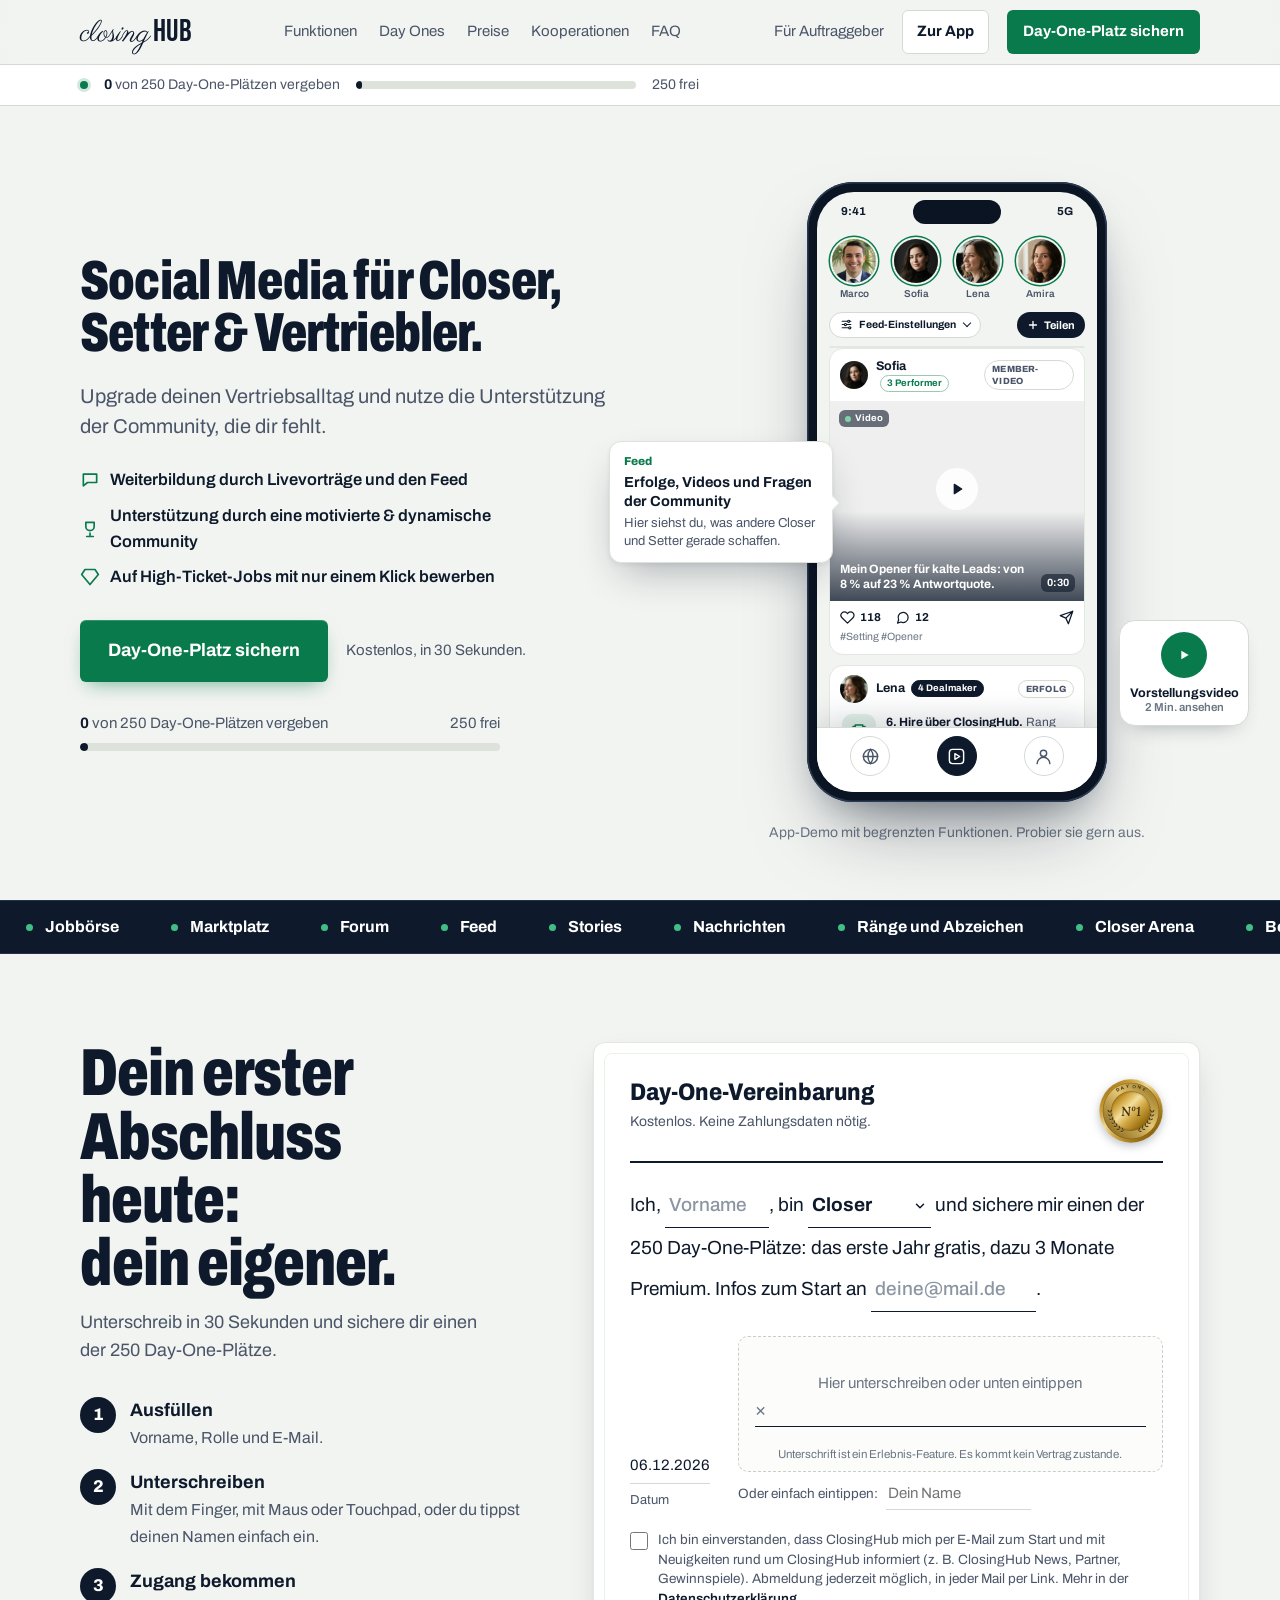
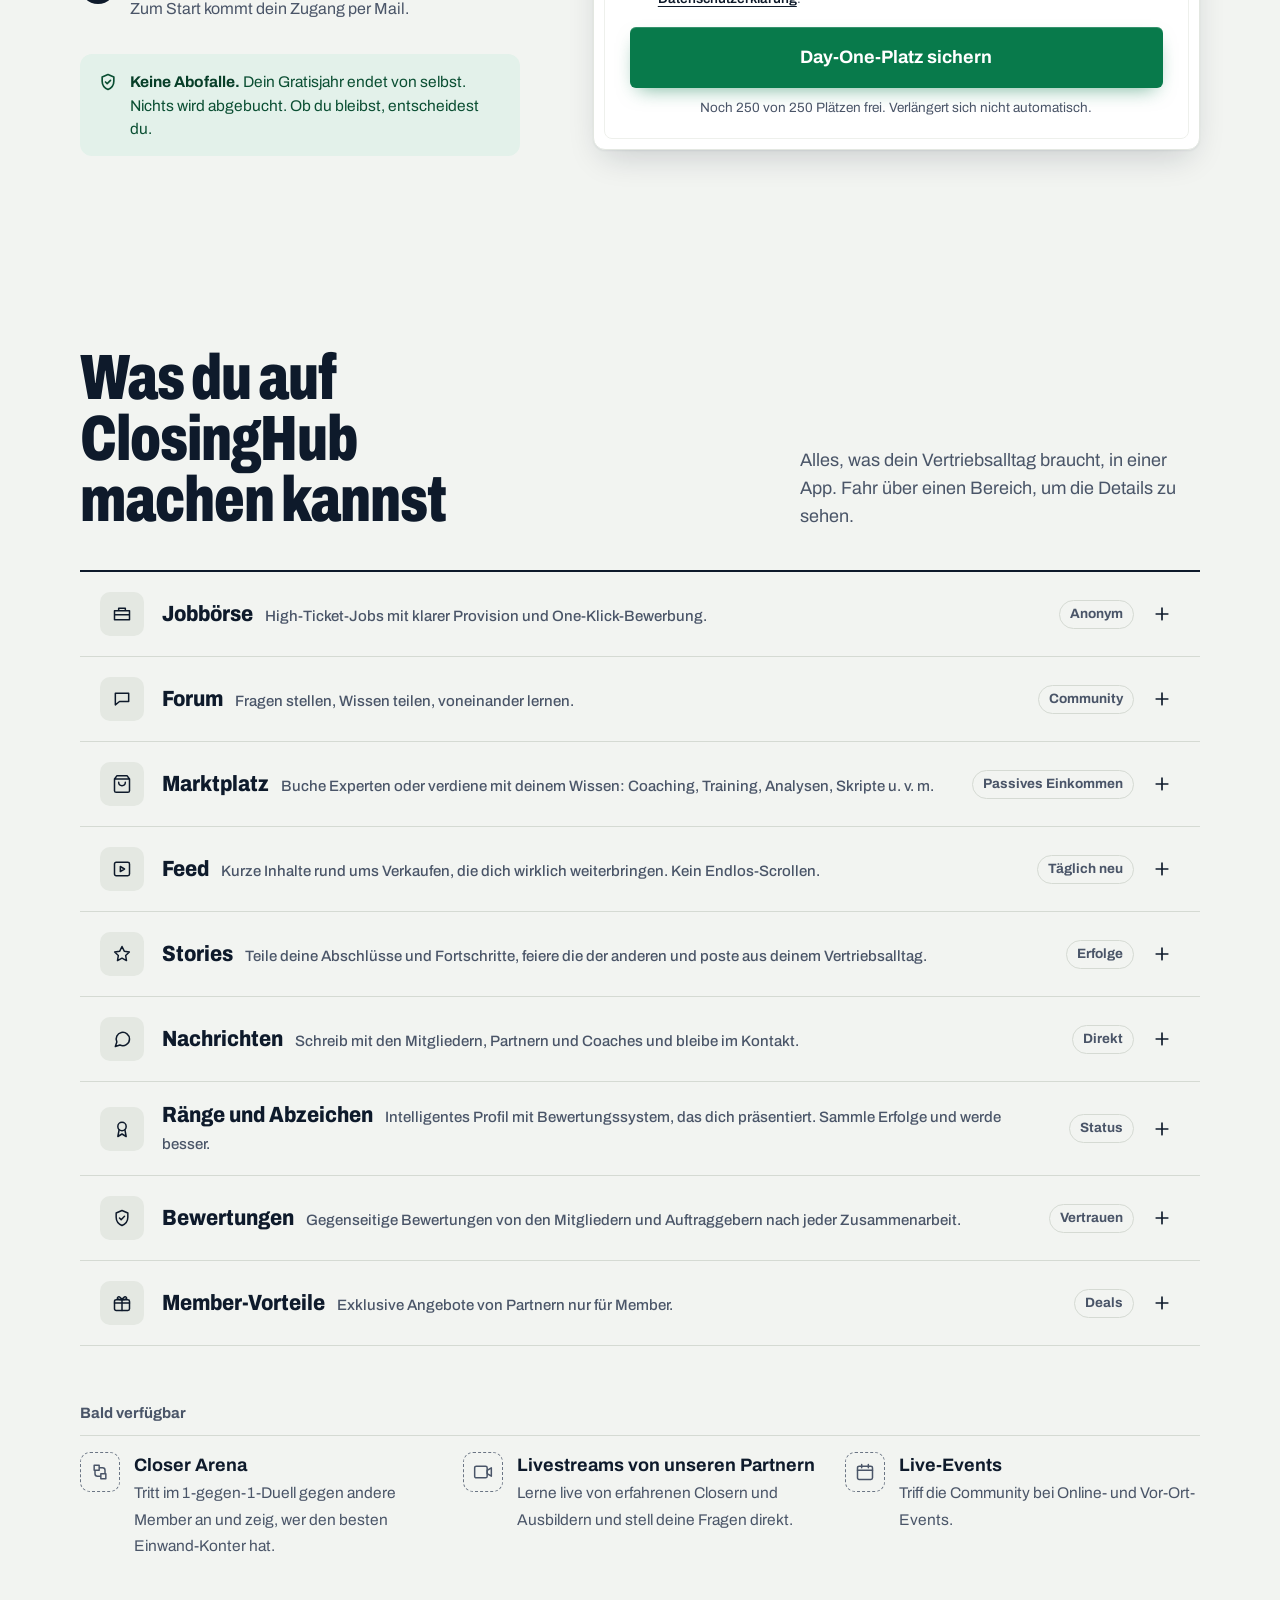
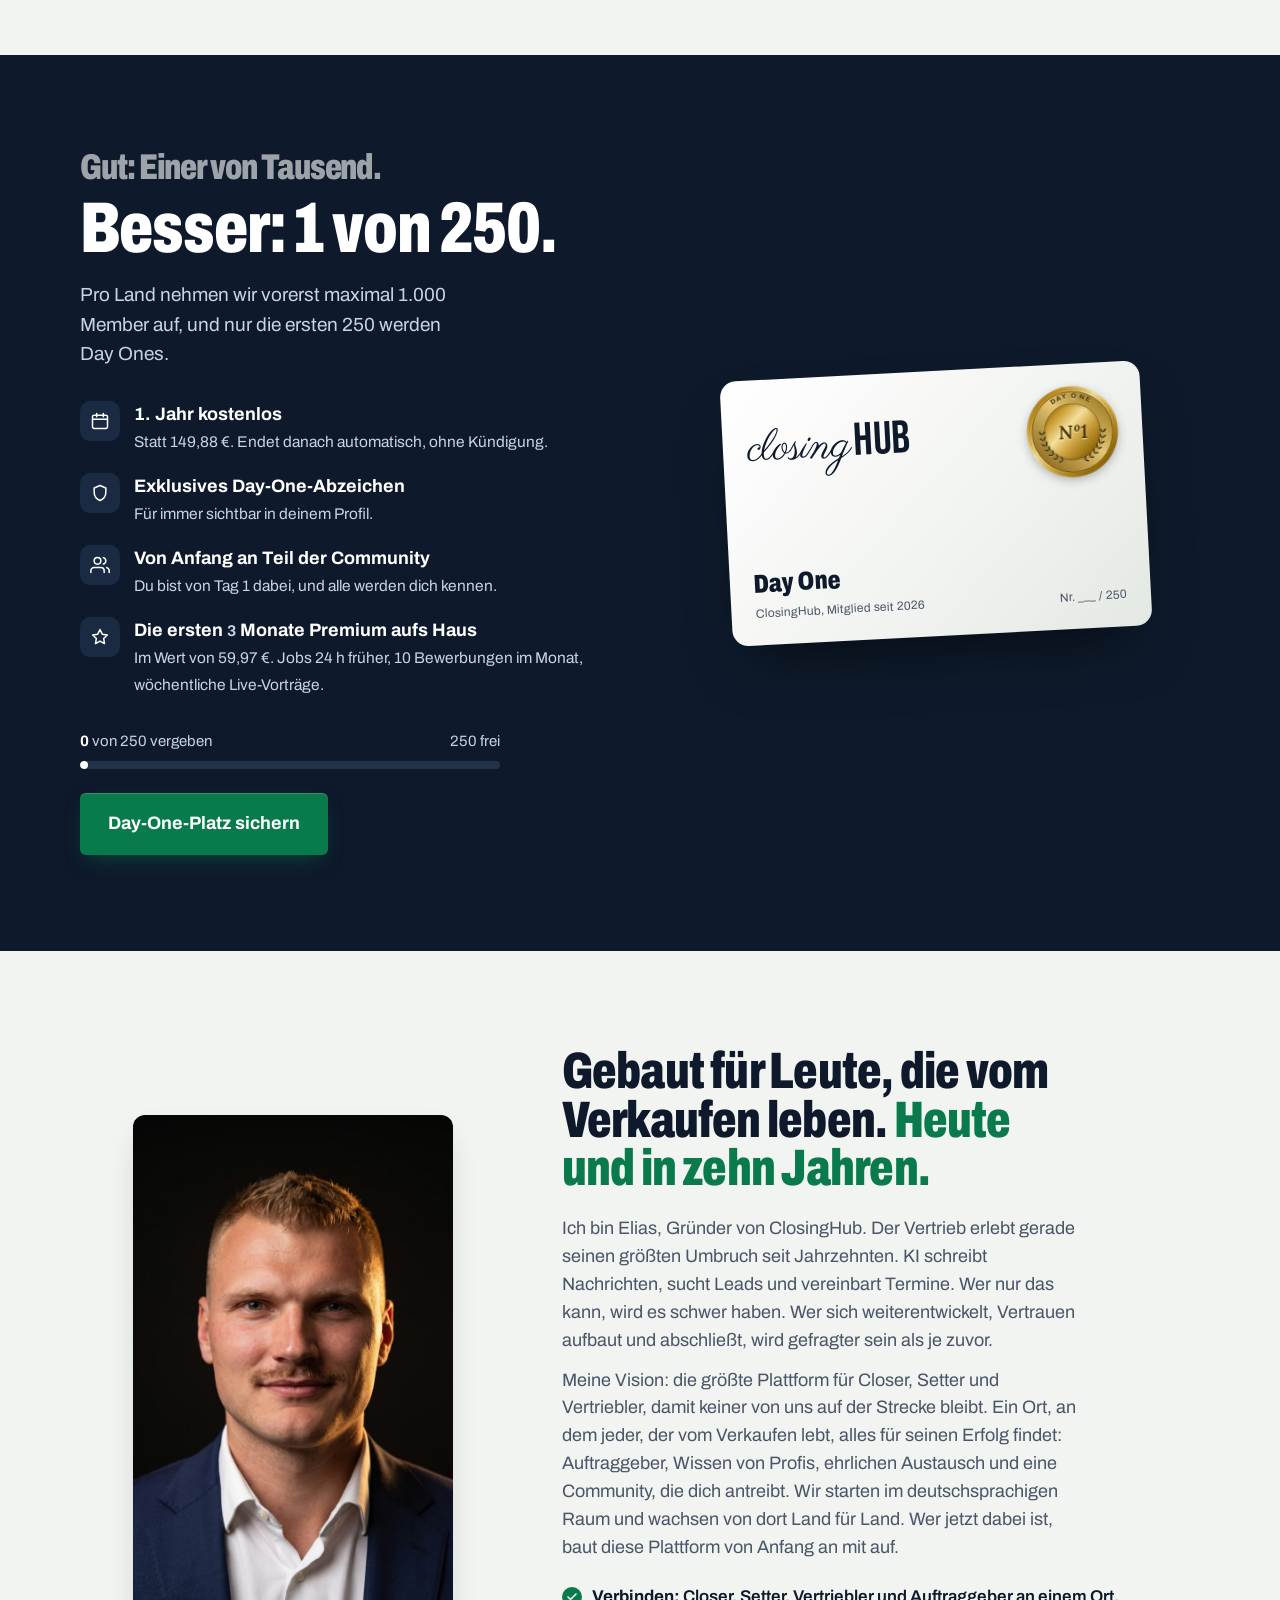
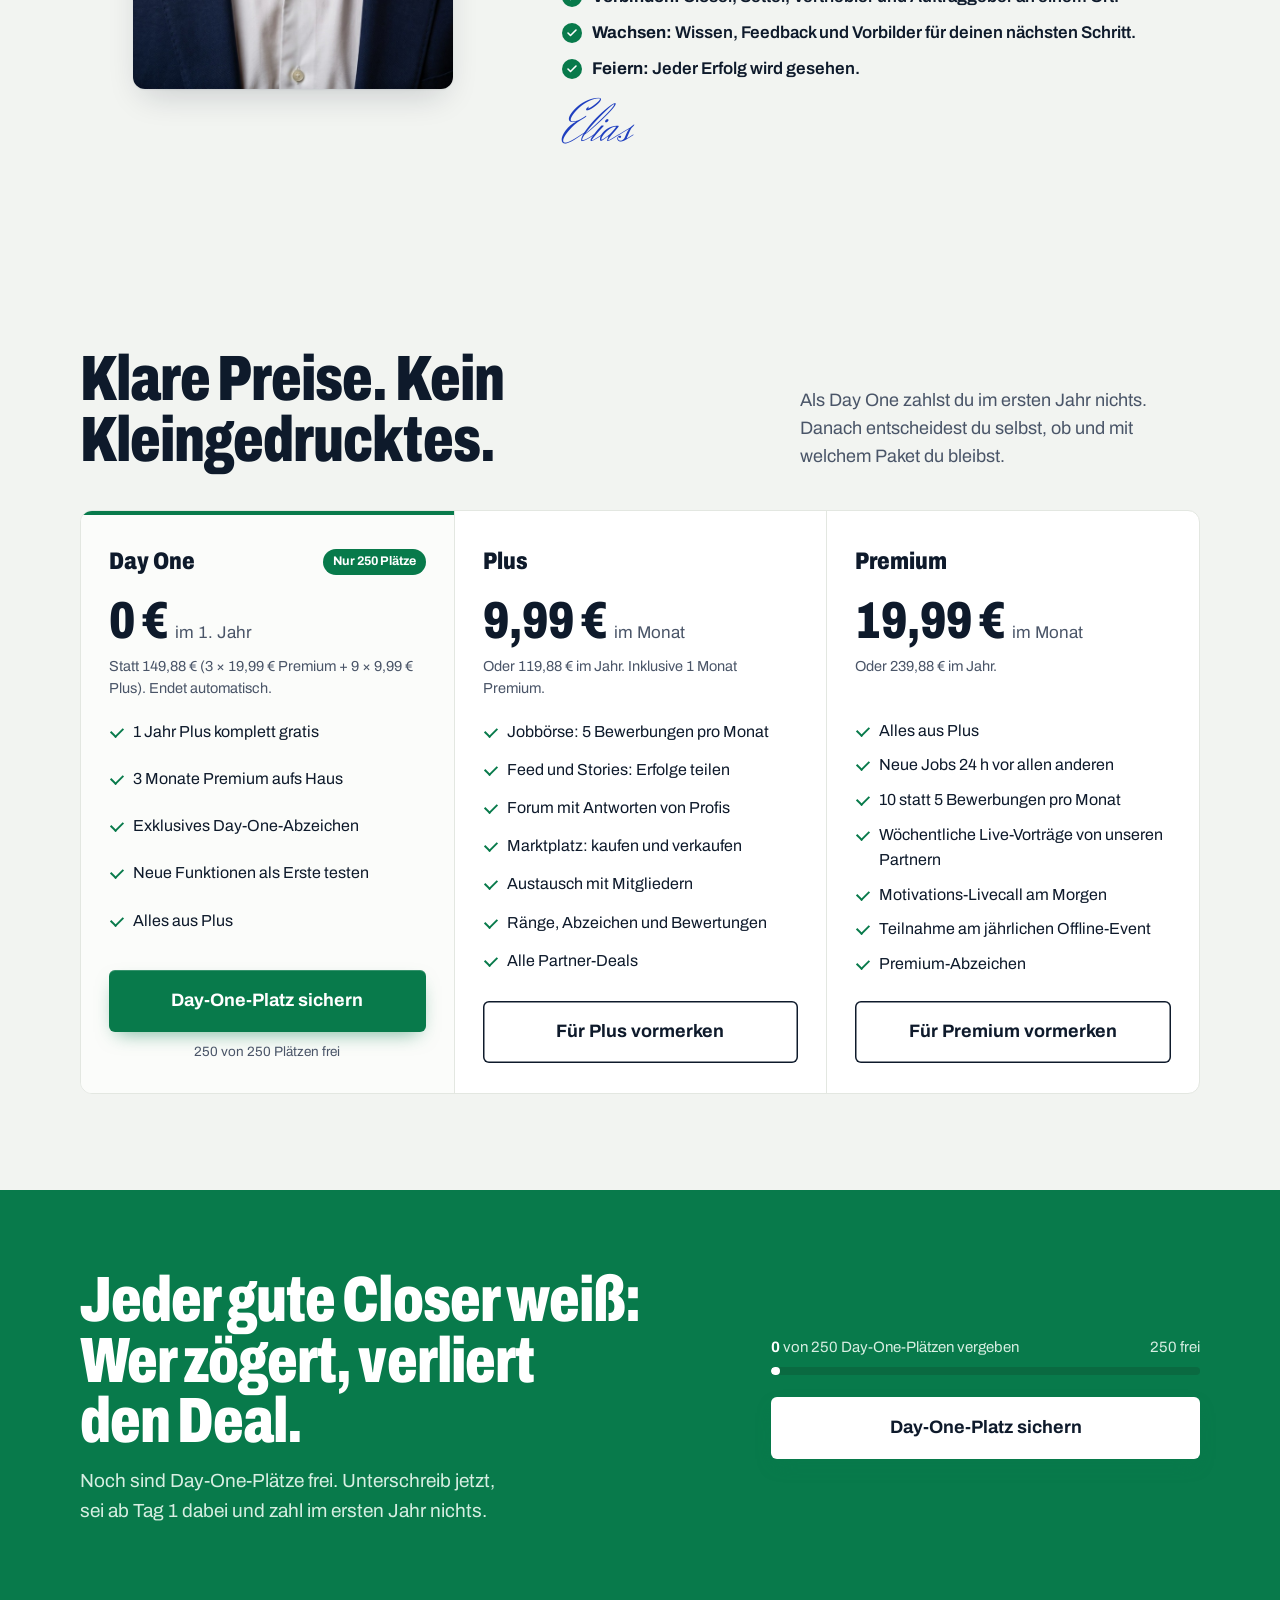
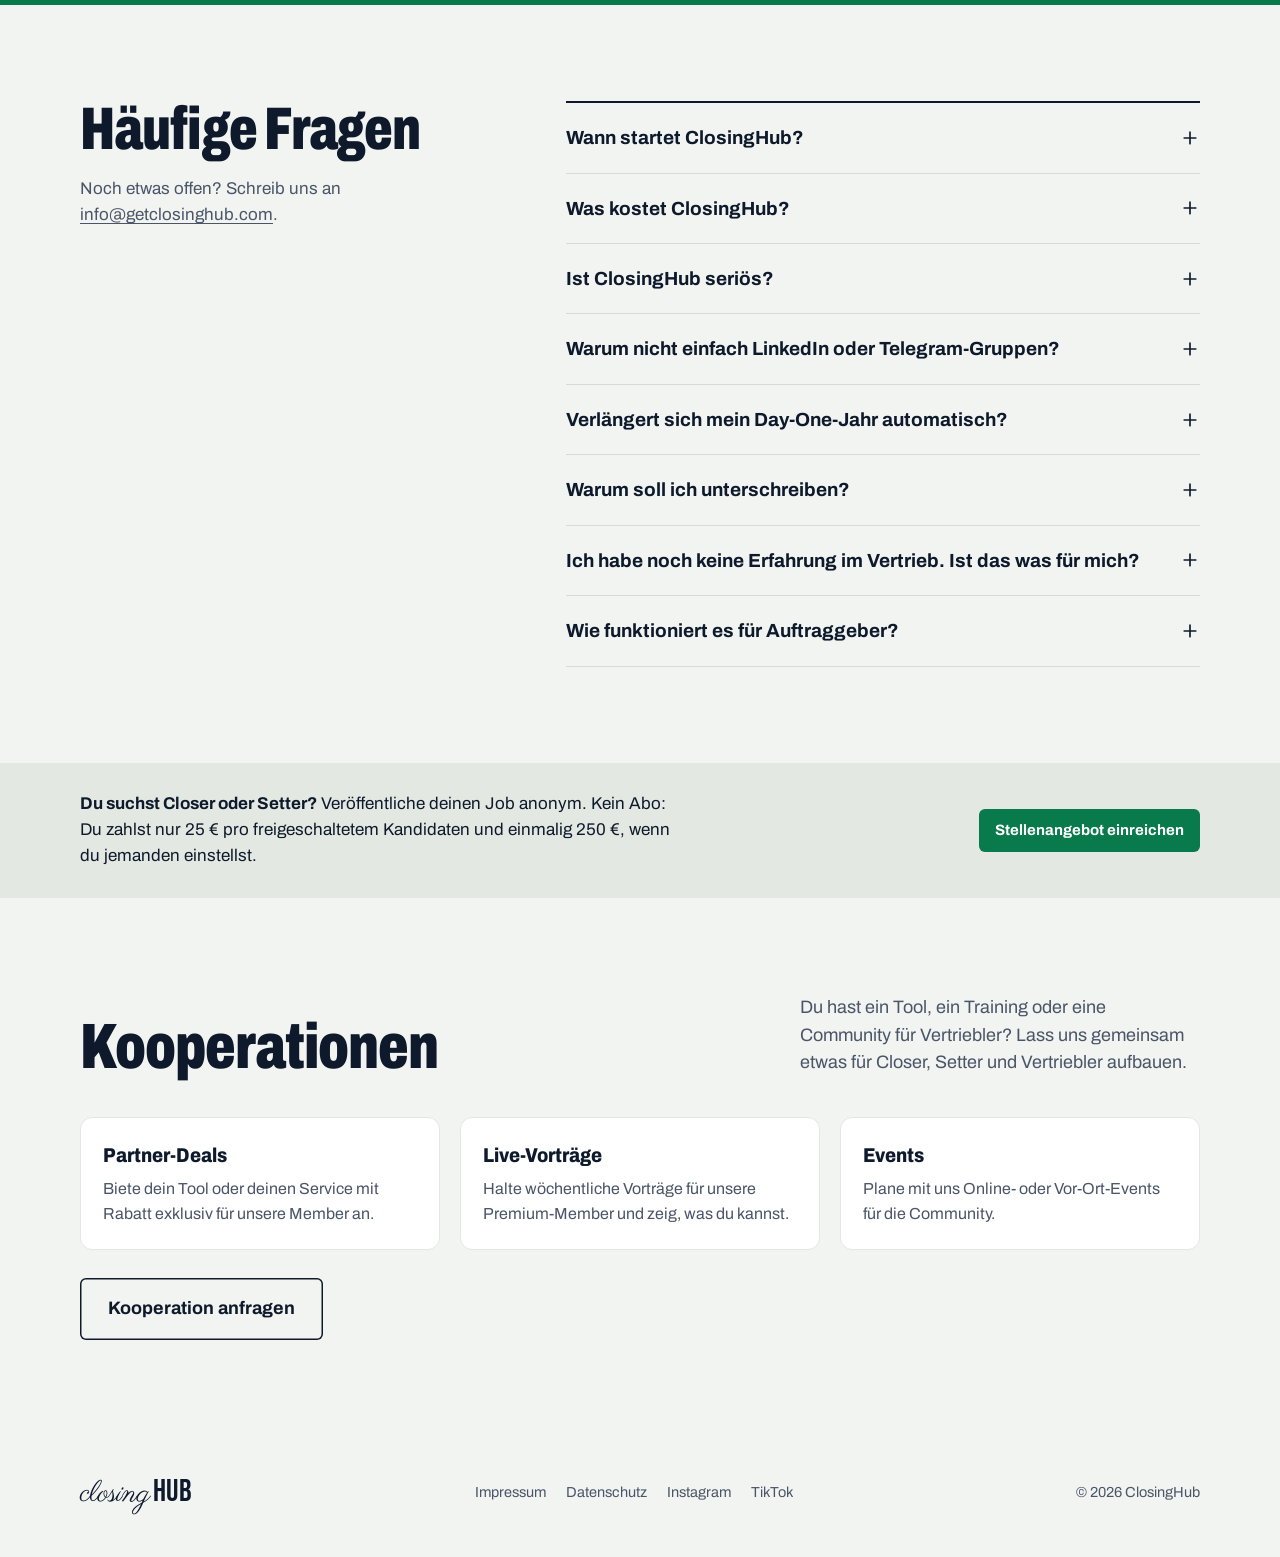
==== index.html @ b2de569f "Add files via upload" ====
<!doctype html>
<html lang="de">
<head>
<meta charset="utf-8">
<meta name="viewport" content="width=device-width, initial-scale=1">
<title>ClosingHub – Jobs & Community für Closer, Setter und Vertriebler</title>
<meta name="description" content="Die Plattform für Closer, Setter und Vertriebler: Closer- und Setter-Jobs mit klarer Provision, Community, Morgen-Livecall, Forum und Marktplatz. Die ersten 250 sind das erste Jahr kostenlos dabei.">
<link rel="canonical" href="https://www.getclosinghub.com/">
<meta name="robots" content="index,follow,max-image-preview:large">
<meta property="og:type" content="website">
<meta property="og:site_name" content="ClosingHub">
<meta property="og:locale" content="de_DE">
<meta property="og:url" content="https://www.getclosinghub.com/">
<meta property="og:title" content="ClosingHub – Die Plattform für Closer, Setter und Vertriebler">
<meta property="og:description" content="Jobs mit klarer Provision, Community, Morgen-Livecall, Forum und Marktplatz. Die ersten 250 sind das erste Jahr kostenlos dabei.">
<meta property="og:image" content="https://www.getclosinghub.com/og-image.png">
<meta property="og:image:width" content="1200"><meta property="og:image:height" content="630">
<meta name="twitter:card" content="summary_large_image">
<meta name="twitter:title" content="ClosingHub – Die Plattform für Closer, Setter und Vertriebler">
<meta name="twitter:description" content="Jobs mit klarer Provision, Community, Morgen-Livecall, Forum und Marktplatz.">
<meta name="twitter:image" content="https://www.getclosinghub.com/og-image.png">
<script type="application/ld+json">{"@context": "https://schema.org", "@graph": [{"@type": "Organization", "@id": "https://www.getclosinghub.com/#org", "name": "ClosingHub", "url": "https://www.getclosinghub.com/", "logo": "https://www.getclosinghub.com/og-image.png", "email": "info@getclosinghub.com", "description": "ClosingHub ist die Plattform für Closer, Setter und Vertriebler im deutschsprachigen Raum: Jobbörse mit klarer Provision, Community, täglicher Motivations-Livecall, Forum und Marktplatz.", "sameAs": ["https://instagram.com/getclosinghub", "https://www.tiktok.com/@getclosinghub"], "founder": {"@type": "Person", "name": "Elias Schulz"}, "areaServed": ["DE", "AT", "CH"]}, {"@type": "WebSite", "@id": "https://www.getclosinghub.com/#website", "url": "https://www.getclosinghub.com/", "name": "ClosingHub", "inLanguage": "de", "publisher": {"@id": "https://www.getclosinghub.com/#org"}}, {"@type": "FAQPage", "@id": "https://www.getclosinghub.com/#faq", "mainEntity": [{"@type": "Question", "name": "Wann startet ClosingHub?", "acceptedAnswer": {"@type": "Answer", "text": "In Kürze. Alle auf der Warteliste bekommen zum Start eine Mail mit ihrem Zugang. Die ersten 250 sind als Day Ones das erste Jahr gratis dabei. Wer zuerst unterschreibt, hat den Platz."}}, {"@type": "Question", "name": "Was kostet ClosingHub?", "acceptedAnswer": {"@type": "Answer", "text": "Plus kostet 9,99 € im Monat oder 119,88 € im Jahr und enthält 1 Monat Premium. Premium kostet 19,99 € im Monat oder 239,88 € im Jahr. Die ersten 250 Member (Day Ones) bekommen 1 Jahr Mitgliedschaft gratis und die ersten 3 Monate Premium aufs Haus. Auftraggeber zahlen kein Abo, sondern nur 25 € pro freigeschaltetem Kandidaten und einmalig 250 €, wenn sie einen Kandidaten einstellen."}}, {"@type": "Question", "name": "Ist ClosingHub seriös?", "acceptedAnswer": {"@type": "Answer", "text": "Auftraggeber veröffentlichen ihre Jobs mit Vergütung und zahlen für jeden Kandidaten, den sie freischalten. Wer nur Spam verschicken will, hat hier wenig davon. Nach jeder Zusammenarbeit bewertet ihr euch gegenseitig, und auffällige Profile kannst du melden und blockieren."}}, {"@type": "Question", "name": "Warum nicht einfach LinkedIn oder Telegram-Gruppen?", "acceptedAnswer": {"@type": "Answer", "text": "Dort gehen gute Jobs zwischen Werbung und Spam unter. Auf ClosingHub siehst du die Vergütung vorab, die besten Antworten im Forum stehen oben, und dein Profil zeigt deine Erfolge mit Rang, Abzeichen und Bewertungen."}}, {"@type": "Question", "name": "Verlängert sich mein Day-One-Jahr automatisch?", "acceptedAnswer": {"@type": "Answer", "text": "Nein. Nach 12 Monaten endet es von selbst, ohne Kündigung und ohne Abbuchung. Wir erinnern dich rechtzeitig per Mail. Wenn du bleiben willst, wählst du dein Paket selbst aus."}}, {"@type": "Question", "name": "Warum soll ich unterschreiben?", "acceptedAnswer": {"@type": "Answer", "text": "Weil du dir einen von nur 250 Plätzen reservierst. Die Unterschrift ist dein Handschlag mit uns. Sie kostet nichts und verpflichtet dich zu nichts."}}, {"@type": "Question", "name": "Ich habe noch keine Erfahrung im Vertrieb. Ist das was für mich?", "acceptedAnswer": {"@type": "Answer", "text": "Ja. Viele starten als Setter. Im Feed lernst du mit kurzen Inhalten, im Forum bekommst du Antworten von erfahrenen Closern, und im Marktplatz findest du Coachings, wenn du gezielt dazulernen willst."}}, {"@type": "Question", "name": "Wie funktioniert es für Auftraggeber?", "acceptedAnswer": {"@type": "Answer", "text": "Du veröffentlichst deinen Job anonym. Closer und Setter bewerben sich mit ihrem Profil. Erst wenn du einen Kontakt freischaltest, seht ihr euch gegenseitig. Stellst du jemanden ein, meldest du das kurz in deinem Portal, und es fällt einmalig 250 € an. So bleibt alles fair und nachvollziehbar."}}]}]}</script>
<meta name="theme-color" content="#F2F4F1">
<link rel="icon" href="data:image/svg+xml,%3Csvg xmlns=%22http://www.w3.org/2000/svg%22 viewBox=%220 0 64 64%22%3E%3Crect width=%2264%22 height=%2264%22 rx=%2214%22 fill=%22%230E1A2B%22/%3E%3Ctext x=%2232%22 y=%2248%22 text-anchor=%22middle%22 font-family=%22Arial,sans-serif%22 font-weight=%22900%22 font-size=%2244%22 fill=%22%23ffffff%22%3EH%3C/text%3E%3C/svg%3E">
<link rel="stylesheet" href="assets/fonts/fonts.css">
<style>
/* =====================================================================
   ClosingHub · Startseite „Der Abschluss“
   Vertrag, Unterschrift, Abrechnung. Eine Handlungsfarbe: Abschluss-Grün.
   ===================================================================== */
:root{
  --paper:#F2F4F1; --sheet:#FFFFFF; --ink:#0E1A2B; --ink-2:#4A5568; --ink-3:#6B7584;
  --rule:#D5DAD3; --tint:#E4E8E2;
  --deal:#087A4B; --deal-press:#06603B; --deal-soft:#E3F1EA;
  --pen:#1F3FBF; --seal:#B8860B; --navy-text:#C9D3E3; --navy-line:#22324A; --err:#B42318;
  --r-s:6px; --r-m:12px;
  --shadow:0 1px 2px rgba(14,26,43,.06),0 14px 34px -10px rgba(14,26,43,.2);
  --ease:cubic-bezier(.16,1,.3,1);
}
*{box-sizing:border-box;margin:0;padding:0}
html{-webkit-text-size-adjust:100%;scroll-behavior:smooth;scroll-padding-top:76px}
body{background:var(--paper);color:var(--ink);font-family:Archivo,system-ui,sans-serif;font-size:17px;line-height:1.55;-webkit-font-smoothing:antialiased;overflow-x:clip}
::selection{background:var(--deal);color:#fff}
:focus-visible{outline:2px solid var(--pen);outline-offset:3px;border-radius:4px}
a{color:inherit;text-underline-offset:3px}
img,svg,canvas{display:block}
button{font:inherit;color:inherit}
.wrap{max-width:1160px;margin:0 auto;padding:0 20px}
.num{font-variant-numeric:tabular-nums lining-nums}
.display{font-weight:850;font-variation-settings:"wdth" 72;letter-spacing:-.015em;line-height:.95}
section{position:relative}
.sec{padding:96px 0}
.sec-head{display:flex;justify-content:space-between;align-items:flex-end;gap:32px;flex-wrap:wrap;margin-bottom:40px}
.sec-head h2{font-size:clamp(40px,5vw,64px);max-width:14ch}
.sec-head p{color:var(--ink-2);max-width:40ch;font-size:18px}

/* ---------- Buttons ---------- */
.btn{display:inline-flex;align-items:center;justify-content:center;gap:10px;border:0;cursor:pointer;font-weight:700;border-radius:var(--r-s);background:var(--deal);color:#fff;text-decoration:none;transition:background-color .15s,transform .15s var(--ease)}
.btn:hover{background:var(--deal-press)}
.btn:active{transform:translateY(1px)}
.btn[disabled]{background:#9DB8AA;cursor:progress}
.btn-s{font-size:15px;padding:10px 16px}
.btn-l{font-size:18px;padding:17px 28px;box-shadow:0 1px 0 rgba(255,255,255,.18) inset,0 8px 20px -8px rgba(8,122,75,.6)}
.btn-ghost{background:transparent;color:var(--ink);box-shadow:inset 0 0 0 1.5px var(--ink)}
.btn-ghost:hover{background:var(--ink);color:#fff}
.link{background:none;border:0;cursor:pointer;color:inherit;text-decoration:underline;text-underline-offset:3px;font-weight:600}

/* ---------- Kopfzeile ---------- */
header.top{position:sticky;top:0;z-index:40;background:rgba(242,244,241,.92);backdrop-filter:saturate(1.4) blur(10px);-webkit-backdrop-filter:saturate(1.4) blur(10px);border-bottom:1px solid var(--rule)}
header.top .wrap{display:flex;align-items:center;justify-content:space-between;height:64px;gap:16px}
.logo{display:inline-flex;align-items:baseline;text-decoration:none;color:var(--ink);line-height:1}
.logo .l1{font-family:Parisienne,cursive;font-size:30px;margin-right:2px}
.logo .l2{font-family:"Bebas Neue",sans-serif;font-size:31px;letter-spacing:.01em}
.nav{display:flex;gap:22px;font-size:15px}
.nav a{text-decoration:none;color:var(--ink-2)}
.nav a:hover{color:var(--ink);text-decoration:underline}
.top-right{display:flex;align-items:center;gap:18px}
.top-link{font-size:15px;color:var(--ink-2);background:none;border:0;cursor:pointer}
.top-link:hover{color:var(--ink);text-decoration:underline}
.top-app{font-size:15px;font-weight:700;color:var(--ink);text-decoration:none;border:1px solid var(--rule);border-radius:var(--r-s);padding:9px 14px;background:var(--sheet);white-space:nowrap;transition:border-color .15s,color .15s}
.top-app:hover{border-color:var(--deal);color:var(--deal)}
.cta-s{display:none}
@media (max-width:760px){ .top-right{gap:8px} .top-app{padding:9px 10px;font-size:14px} .cta-l{display:none} .cta-s{display:inline} header.top .btn-s{white-space:nowrap;padding:10px 12px} }
.livebar{border-bottom:1px solid var(--rule);background:var(--sheet)}
.livebar .wrap{display:flex;align-items:center;gap:16px;height:40px;font-size:14px;color:var(--ink-2)}
.livebar b{color:var(--ink)}
.livebar .bar{flex:1;max-width:280px}
.dot{width:8px;height:8px;border-radius:50%;background:var(--deal);box-shadow:0 0 0 3px rgba(8,122,75,.18);flex:none}

/* ---------- Zähler ---------- */
.tally{max-width:420px}
.tally-row{display:flex;justify-content:space-between;gap:12px;font-size:15px;color:var(--ink-2);margin-bottom:8px}
.tally-row b{color:var(--ink)}
.bar{height:8px;background:#DDE2DA;border-radius:99px;overflow:hidden}
.bar i{display:block;height:100%;width:0;background:var(--ink);border-radius:99px;transition:width 1.4s var(--ease)}

/* =====================================================================
   HERO MIT APP
   ===================================================================== */
.hero{padding:56px 0 56px}
.hero .wrap{display:grid;grid-template-columns:1.1fr .9fr;gap:40px;align-items:center}
h1{font-size:clamp(28px,4.3vw,56px)}
h1 span{white-space:nowrap}
@media (max-width:760px){h1{font-size:7.3vw}}
h1 span{display:block}
.lead{margin-top:22px;font-size:20px;line-height:1.5;color:var(--ink-2);max-width:48ch}
.hero-points{list-style:none;margin-top:26px;display:grid;grid-template-columns:1fr 1fr;gap:10px 24px;max-width:480px}
.hero-points li{display:flex;gap:10px;align-items:center;font-size:16.5px;font-weight:600}
.hero-points svg{flex:none;color:var(--deal)}
.hero-cta{margin-top:30px;display:flex;align-items:center;gap:18px;flex-wrap:wrap}
.hero-cta p{font-size:15px;color:var(--ink-2)}
.hero .tally{margin-top:30px}

/* Das Handy: Nachbau der echten App (Feed mit Reels, Entdecken, Profil) */
.stage{position:relative;display:flex;justify-content:center;padding:20px 0}
.phone{position:relative;width:300px;aspect-ratio:300/620;background:#0B1422;border-radius:46px;padding:10px;box-shadow:0 0 0 1.5px #2A3A52 inset,0 40px 80px -30px rgba(14,26,43,.55),0 18px 36px -18px rgba(14,26,43,.35)}
.screen{position:relative;height:100%;border-radius:37px;overflow:hidden;background:var(--paper);display:flex;flex-direction:column;font-size:12px;line-height:1.35}
.notch{position:absolute;top:8px;left:50%;translate:-50% 0;width:88px;height:24px;border-radius:99px;background:#0B1422;z-index:20}
.sbar{display:flex;justify-content:space-between;padding:12px 24px 0;height:38px;font-size:11.5px;font-weight:700;flex:none}
.views{position:relative;flex:1;overflow:hidden}
.view{position:absolute;inset:0;padding:4px 12px 12px;opacity:0;translate:-10px 0;transition:opacity .14s ease-out,translate .14s ease-out;pointer-events:none;overflow:hidden}
.view.on{opacity:1;translate:0 0;pointer-events:auto;transition:opacity .3s var(--ease) .12s,translate .4s var(--ease) .12s}
.scroll{overflow-y:auto;scrollbar-width:none;overscroll-behavior:contain;scroll-behavior:smooth}
.scroll::-webkit-scrollbar{display:none}
.crop{background-repeat:no-repeat;background-color:#C9CFC6}
.av{width:28px;height:28px;border-radius:50%;background:var(--ink);color:#fff;display:grid;place-items:center;font-weight:800;font-size:10px;flex:none;overflow:hidden}
.rk{display:inline-block;font-size:9.5px;font-weight:700;border:1px solid var(--rule);border-radius:99px;padding:1px 6px;margin-left:4px;color:var(--ink-2);vertical-align:1px}
.rk.pro{border-color:#9CC7B2;color:var(--deal)}
.rk.elite{background:var(--ink);border-color:var(--ink);color:#fff}
/* Feed */
.stories{display:flex;gap:10px;margin:0 -12px 10px;padding:0 12px;overflow:hidden}
.story{display:grid;justify-items:center;gap:4px;font-size:10px;font-weight:600;color:var(--ink-2);flex:none;background:none;border:0;cursor:pointer}
.story i{width:46px;height:46px;border-radius:50%;box-shadow:0 0 0 2px var(--paper),0 0 0 3.5px var(--deal)}
.story.add i{box-shadow:none;border:1.5px dashed var(--ink-3);display:grid;place-items:center;color:var(--ink);font-style:normal;font-size:20px;background:var(--sheet)}
.feed-bar{display:flex;align-items:center;justify-content:space-between;margin-bottom:10px}
.cats{display:flex;align-items:center;gap:8px;color:var(--ink-2);font-size:11.5px;font-weight:600}
.cats span{width:26px;height:26px;border-radius:50%;border:1px solid var(--rule);display:grid;place-items:center;background:var(--sheet)}
.share-btn{display:flex;align-items:center;gap:5px;border:0;border-radius:99px;background:var(--ink);color:#fff;font-weight:700;font-size:11px;padding:6px 10px;cursor:pointer}
.post{background:var(--sheet);border:1px solid #E3E7E1;border-radius:14px;overflow:hidden;margin-bottom:10px}
.post-h{display:flex;align-items:center;gap:8px;padding:9px 10px}
.post-h b{font-size:12.5px}
.post-h .tag{margin-left:auto;font-size:9px;font-weight:800;color:var(--ink-2);border:1px solid var(--rule);border-radius:99px;padding:2px 7px;letter-spacing:.02em}
.video{position:relative;height:200px;cursor:pointer;border:0;width:100%;display:block}
.video::after{content:"";position:absolute;inset:0;background:linear-gradient(180deg,transparent 55%,rgba(14,26,43,.78))}
.video .cap{position:absolute;left:10px;right:56px;bottom:9px;z-index:1;color:#fff;font-weight:700;font-size:12px;text-align:left;line-height:1.25}
.video .dur{position:absolute;right:9px;bottom:9px;z-index:1;color:#fff;font-size:10.5px;font-weight:700;background:rgba(14,26,43,.6);border-radius:6px;padding:2px 6px}
.video .play{position:absolute;left:50%;top:44%;translate:-50% -50%;z-index:1;width:42px;height:42px;border-radius:50%;background:rgba(255,255,255,.9);display:grid;place-items:center;color:var(--ink)}
.quote{position:relative;height:150px;width:100%;border:0;cursor:pointer;background:var(--ink);color:#fff;display:grid;place-items:center;padding:16px;font-family:Lora,Georgia,serif;font-size:14px;line-height:1.4;text-align:center}
.acts{display:flex;align-items:center;gap:14px;padding:9px 10px 4px;font-weight:700;font-size:11.5px}
.acts span{display:flex;align-items:center;gap:5px;cursor:pointer}
.acts .liked{color:var(--deal)}
.acts .sh{margin-left:auto}
.tags{padding:0 10px 10px;color:var(--ink-3);font-size:10.5px}
/* Reels: Vollbild, mehrere Beiträge zum Durchwischen */
.reels{position:absolute;inset:0;z-index:12;background:#05080D;opacity:0;pointer-events:none;transition:opacity .3s var(--ease)}
.reels.on{opacity:1;pointer-events:auto}
.reel-track{position:absolute;inset:0;overflow-y:auto;scroll-snap-type:y mandatory;scrollbar-width:none;overscroll-behavior:contain}
.reel-track::-webkit-scrollbar{display:none}
.reel{position:relative;height:100%;scroll-snap-align:start;scroll-snap-stop:always}
.reel .bg{position:absolute;inset:0}
.reel.q .bg{background:var(--ink);display:grid;place-items:center;padding:28px;color:#fff;font-family:Lora,Georgia,serif;font-size:19px;line-height:1.45;text-align:center}
.reel::after{content:"";position:absolute;inset:0;background:linear-gradient(180deg,rgba(5,8,13,.45),transparent 22%,transparent 58%,rgba(5,8,13,.88));pointer-events:none}
.r-bot{position:absolute;left:14px;right:52px;bottom:16px;z-index:1;color:#fff}
.r-bot b{font-size:13px}
.r-bot p{font-size:12px;margin-top:3px}
.r-side{position:absolute;right:10px;bottom:18px;z-index:1;display:grid;gap:12px;justify-items:center;color:#fff;font-size:10px;font-weight:700}
.r-side span{display:grid;justify-items:center;gap:2px}
.r-top{position:absolute;top:44px;left:14px;right:14px;z-index:3;display:flex;justify-content:space-between;align-items:center;color:#fff;pointer-events:none}
.r-top b{font-size:13px;font-weight:800;white-space:nowrap}
.r-top .timer{white-space:nowrap;font-size:10px;font-weight:700;background:rgba(5,8,13,.55);border-radius:99px;padding:3px 8px;margin-left:auto;margin-right:8px}
.r-x{pointer-events:auto;width:28px;height:28px;border-radius:50%;border:0;background:rgba(5,8,13,.55);color:#fff;cursor:pointer;font-size:14px;line-height:1}
.r-dots{position:absolute;right:6px;top:50%;translate:0 -50%;z-index:3;display:grid;gap:5px}
.r-dots i{width:4px;height:14px;border-radius:99px;background:rgba(255,255,255,.35);transition:background-color .2s,height .2s}
.r-dots i.on{background:#fff;height:22px}
.r-hint{position:absolute;left:50%;bottom:64px;translate:-50% 0;z-index:3;color:#fff;font-size:10.5px;font-weight:700;background:rgba(5,8,13,.55);border-radius:99px;padding:4px 10px;pointer-events:none;transition:opacity .3s}
/* Entdecken */
.segs{display:flex;gap:6px;margin-bottom:9px}
.segs button{padding:7px 12px;border-radius:10px;font-weight:700;font-size:12px;border:1px solid var(--rule);background:var(--sheet);color:var(--ink-2);cursor:pointer}
.segs button[aria-pressed="true"]{background:var(--ink);border-color:var(--ink);color:#fff}
.pane{display:none}
.pane.on{display:block;animation:paneIn .3s var(--ease)}
@keyframes paneIn{from{opacity:0;translate:0 6px}}
.p-head{display:flex;justify-content:space-between;align-items:center;margin:2px 0 6px}
.p-head h5{font-family:Lora,Georgia,serif;font-size:19px;font-weight:600}
.mini-btn{border:0;border-radius:8px;background:var(--deal);color:#fff;font-weight:700;font-size:10.5px;padding:6px 9px;cursor:pointer}
.chips{display:flex;gap:5px;margin-bottom:9px;flex-wrap:nowrap;overflow:hidden}
.chips span{padding:4px 9px;border-radius:99px;border:1px solid var(--rule);font-weight:600;font-size:10.5px;color:var(--ink-2);background:var(--sheet);white-space:nowrap}
.chips span.on{background:var(--ink);border-color:var(--ink);color:#fff}
.lbl{font-size:10.5px;font-weight:800;color:var(--ink-2);margin:6px 2px 6px}
.lbl.top{color:var(--deal)}
.job{display:block;width:100%;text-align:left;background:var(--sheet);border:1px solid #E3E7E1;border-radius:12px;padding:9px 11px;margin-bottom:7px;cursor:pointer}
.job.top{border:1.5px solid var(--deal)}
.job small{display:block;font-size:9px;font-weight:800;color:var(--deal);letter-spacing:.02em}
.job b{display:block;font-size:12.5px;margin-top:1px}
.job em{display:block;font-style:normal;color:var(--ink-3);font-size:10.5px}
.job .pv{display:block;color:var(--deal);font-weight:700;font-size:11.5px;margin-top:1px}
.job .ago{display:block;color:var(--ink-3);font-size:10px;margin-top:2px}
.topic{display:flex;align-items:center;gap:9px;background:var(--sheet);border:1px solid #E3E7E1;border-radius:11px;padding:9px 11px;margin-bottom:6px}
.topic b{font-size:12px;flex:1}
.topic span{color:var(--ink-3);font-size:10.5px}
.topic i{width:24px;height:24px;border-radius:7px;background:var(--tint);display:grid;place-items:center;color:var(--ink)}
.p-sub{color:var(--ink-2);font-size:11px;margin-bottom:8px}
.offer-c{background:var(--sheet);border:1px solid #E3E7E1;border-radius:12px;padding:10px 11px;margin-bottom:7px}
.offer-c small{font-size:9px;font-weight:800;color:var(--ink-3);letter-spacing:.03em}
.offer-c b{display:block;font-size:12.5px;margin:2px 0 4px}
.offer-c .who{display:flex;align-items:center;gap:6px;font-size:10.5px;color:var(--ink-2)}
.offer-c .pr{margin-left:auto;font-weight:800;color:var(--ink);font-size:12px}
.note{background:var(--tint);border-radius:10px;padding:8px 10px;font-size:10.5px;color:var(--ink-2);margin-top:4px}
.note b{color:var(--ink)}
/* Sheets */
.sheet{position:absolute;left:0;right:0;bottom:0;z-index:9;background:var(--sheet);border-radius:18px 18px 0 0;padding:16px 14px 16px;box-shadow:0 -10px 30px rgba(14,26,43,.18);translate:0 105%;transition:translate .35s var(--ease)}
.sheet.on{translate:0 0}
.sheet::before{content:"";display:block;width:34px;height:4px;border-radius:99px;background:var(--rule);margin:-6px auto 10px}
.shade{position:absolute;inset:0;z-index:8;background:rgba(14,26,43,.35);opacity:0;pointer-events:none;transition:opacity .3s}
.shade.on{opacity:1;pointer-events:auto}
.sheet h5{font-size:15px;font-weight:850;font-variation-settings:"wdth" 80}
.sheet .meta{color:var(--ink-2);font-size:11px;margin:3px 0 9px}
.facts2{display:grid;grid-template-columns:1fr 1fr;gap:6px;margin-bottom:10px}
.facts2 div{background:var(--paper);border-radius:8px;padding:6px 8px;font-size:10px;color:var(--ink-3)}
.facts2 b{display:block;color:var(--ink);font-size:11.5px}
.apply{width:100%;border:0;border-radius:9px;background:var(--deal);color:#fff;font-weight:700;font-size:12px;padding:10px;cursor:pointer;transition:background-color .2s}
.apply.done{background:var(--deal-soft);color:var(--deal)}
.mtab{width:100%;border-collapse:collapse;font-size:11.5px;margin-top:6px}
.mtab th{text-align:left;color:var(--ink-3);font-size:10px;font-weight:700;padding-bottom:5px;border-bottom:1px solid var(--rule)}
.mtab th:last-child,.mtab td:last-child{text-align:right}
.mtab td{padding:7px 0;border-bottom:1px solid #EEF0EC;font-weight:600}
.mtab td:first-child{display:flex;align-items:center;gap:7px}
.mtab td:last-child{color:var(--deal);font-weight:800}
.share-opts{display:grid;gap:6px;margin-top:4px}
.share-opts span{display:flex;align-items:center;gap:9px;padding:9px 10px;border:1px solid var(--rule);border-radius:10px;font-weight:700;font-size:12px}
.share-opts i{width:24px;height:24px;border-radius:7px;background:var(--tint);display:grid;place-items:center}
/* Profil: ruhig, Vertragsblau statt Gold */
.ph{display:flex;gap:11px;align-items:center;margin-top:2px}
.ph .pav{width:62px;height:62px;border-radius:50%;flex:none;box-shadow:0 0 0 2px var(--paper),0 0 0 3.5px var(--ink)}
.ph b{font-size:16px;font-weight:800}
.medal-n{display:inline-flex;align-items:center;gap:4px;border:1px solid #BFDCCB;background:var(--deal-soft);color:var(--deal);font-weight:700;font-size:9.5px;line-height:1.5;border-radius:99px;padding:1px 7px;cursor:pointer}
.pchips{display:flex;align-items:center;flex-wrap:wrap;gap:4px 5px;margin-top:4px}
.pchips>*{white-space:nowrap}
.pchips .rk{margin-left:0;line-height:1.5;padding:1px 7px}
.ph .rate{font-weight:800;font-size:12px;margin-left:5px}
.ph .fol{display:flex;gap:10px;font-size:11px;color:var(--ink-2);margin-top:3px}
.ph .fol b{font-size:11.5px;color:var(--ink)}
.pinfo{margin-top:9px;font-size:11px;color:var(--ink-2)}
.pinfo strong{color:var(--ink);font-weight:700}
.blabel{font-size:10.5px;font-weight:800;color:var(--ink-2);margin:10px 0 6px}
.badges{display:flex;gap:7px}
.badges span{width:34px;height:34px;border-radius:50%;display:grid;place-items:center;background:var(--sheet);border:1px solid var(--rule);color:var(--ink)}
.pgrid{display:grid;grid-template-columns:repeat(3,1fr);gap:4px;margin-top:10px}
.pgrid div{aspect-ratio:1;background:var(--sheet);border:1px solid #E3E7E1;border-radius:6px;padding:6px;font-size:8.5px;line-height:1.3;color:var(--ink);overflow:hidden;font-weight:600}
.pgrid div.ph-img{padding:0}
/* Navigation unten wie in der App (ohne Plus) */
.tabs{display:grid;grid-template-columns:repeat(3,1fr);border-top:1px solid var(--rule);background:var(--sheet);padding:8px 10px 16px;flex:none;position:relative;z-index:6}
.tabs button{justify-self:center;width:40px;height:40px;border-radius:50%;border:1px solid var(--rule);background:var(--sheet);display:grid;place-items:center;cursor:pointer;color:var(--ink-2)}
.tabs button svg{width:19px;height:19px}
.tabs button[aria-selected="true"]{background:var(--ink);border-color:var(--ink);color:#fff}
.tap{position:absolute;width:34px;height:34px;margin:-17px 0 0 -17px;border-radius:50%;background:rgba(14,26,43,.25);box-shadow:0 0 0 2px rgba(255,255,255,.6);pointer-events:none;opacity:0;z-index:30}
.tap.go{animation:tap .55s var(--ease)}
@keyframes tap{0%{opacity:0;scale:.4}35%{opacity:1;scale:1}100%{opacity:0;scale:1.4}}
/* Benachrichtigungen neben dem Handy */
.toast{position:absolute;z-index:3;display:flex;gap:10px;align-items:center;background:var(--sheet);border:1px solid #E3E7E1;border-radius:12px;padding:10px 14px;box-shadow:var(--shadow);font-size:13.5px;line-height:1.3;max-width:180px;opacity:0;translate:0 10px;transition:opacity .5s var(--ease),translate .6s var(--ease)}
.toast.in{opacity:1;translate:0 0}
.toast b{display:block}
.toast small{color:var(--ink-2);font-size:13px}
.toast i{width:30px;height:30px;border-radius:8px;display:grid;place-items:center;background:var(--deal-soft);color:var(--deal);flex:none}
.t1{left:-12%;top:6%}.t2{right:-13%;top:58%}.t3{left:-12%;bottom:10%}
.phone-cap{text-align:center;font-size:14px;color:var(--ink-3)}
/* ---------- Vorstellungsvideo im Demo-Handy ---------- */
.stage-col{position:relative}
.vbtn-row{display:flex;justify-content:center;margin:0 0 12px}
.vbtn{display:inline-flex;align-items:center;gap:10px;border:1px solid var(--rule);background:var(--sheet);color:var(--ink);border-radius:99px;padding:7px 18px 7px 7px;font:inherit;font-weight:700;font-size:14.5px;line-height:1.2;text-align:left;cursor:pointer;box-shadow:0 10px 22px -14px rgba(14,26,43,.45);transition:border-color .15s,transform .15s var(--ease)}
.vbtn:hover{border-color:var(--deal);transform:translateY(-1px)}
.vbtn i{width:36px;height:36px;border-radius:50%;background:var(--deal);color:#fff;display:grid;place-items:center;flex:none}
.vbtn small{display:block;font-size:11.5px;font-weight:600;color:var(--ink-3)}
.vbtn .ic-x{display:none}
.vbtn.on .ic-p{display:none}
.vbtn.on .ic-x{display:block}
@media (min-width:1240px){
  .vbtn-row{position:absolute;left:calc(50% + 162px);bottom:118px;margin:0;z-index:2}
  .vbtn{flex-direction:column;gap:8px;padding:11px 6px 10px;border-radius:16px;width:130px;text-align:center;font-size:12.5px}
  .vbtn i{width:46px;height:46px}
}
.vplay{position:absolute;inset:0;z-index:19;background:#0B1422;opacity:0;visibility:hidden;transition:opacity .3s ease,visibility 0s .3s}
.vplay.on{opacity:1;visibility:visible;transition:opacity .3s ease}
.vplay video{position:absolute;inset:0;width:100%;height:100%;object-fit:contain;cursor:pointer;background:#0B1422}
.vplay button{border:0;cursor:pointer;color:#fff;display:grid;place-items:center;background:rgba(11,20,34,.6);border-radius:50%;width:30px;height:30px;padding:0;flex:none}
.vplay .vp-x{position:absolute;right:10px;top:42px;z-index:3;font-size:13px;line-height:1}
.vplay .vp-big{position:absolute;left:50%;top:50%;translate:-50% -50%;z-index:2;width:58px;height:58px;display:none}
.vplay.paused .vp-big{display:grid}
.vp-bar{position:absolute;left:0;right:0;bottom:0;z-index:3;display:flex;align-items:center;gap:7px;padding:26px 10px 14px;background:linear-gradient(180deg,transparent,rgba(11,20,34,.85))}
.vp-seek{flex:1;min-width:0;height:3px;accent-color:#fff;cursor:pointer;margin:0}
.vp-time{font-size:10px;font-weight:700;color:#fff;white-space:nowrap;font-variant-numeric:tabular-nums}
.vplay .i-play,.vplay .i-vol0,.vplay .i-min{display:none}
.vplay.paused .vp-pp .i-play{display:block}
.vplay.paused .vp-pp .i-pause{display:none}
.vplay.muted .i-vol0{display:block}
.vplay.muted .i-vol1{display:none}
.vplay.big .i-min{display:block}
.vplay.big .i-max{display:none}
.vlight{position:fixed;inset:0;z-index:2000;background:rgba(8,14,24,.9);display:grid;place-items:center;padding:20px;animation:vlin .22s ease-out}
.vlight-in{position:relative;height:min(92vh,calc((100vw - 40px)*16/9));aspect-ratio:9/16;border-radius:18px;overflow:hidden;box-shadow:0 30px 80px -20px rgba(0,0,0,.7)}
.vlight .vplay{z-index:1}
.vlight .vplay button{width:38px;height:38px}
.vlight .vplay .vp-x{top:12px;right:12px;font-size:16px}
.vlight .vplay .vp-big{width:76px;height:76px}
.vlight .vp-bar{padding:36px 16px 16px;gap:10px}
.vlight .vp-time{font-size:13px}
@keyframes vlin{from{opacity:0}to{opacity:1}}
html.vlock{overflow:hidden}
.stage.vid .ntoast{opacity:0!important}
@media (max-width:760px){ .vlight{padding:0} .vlight-in{height:100vh;height:100dvh;width:100vw;aspect-ratio:auto;border-radius:0} }


/* ---------- Ticker ---------- */
.ticker{background:var(--ink);color:#fff;overflow:hidden;border-block:1px solid var(--navy-line)}
.ticker-track{display:flex;width:max-content;animation:tick 40s linear infinite}
.ticker:hover .ticker-track{animation-play-state:paused}
.ticker-track span{display:flex;align-items:center;gap:12px;padding:14px 26px;font-weight:700;font-size:16px;white-space:nowrap}
.ticker-track span::before{content:"";width:7px;height:7px;border-radius:50%;background:#3FBF85}
@keyframes tick{to{translate:-50% 0}}

/* =====================================================================
   DER VERTRAG
   ===================================================================== */
.sign-up{padding:88px 0 96px}
.sign-up .wrap{display:grid;grid-template-columns:.85fr 1.15fr;gap:64px;align-items:start}
.sign-up h2{font-size:clamp(42px,5.2vw,68px);max-width:11ch}
.steps{list-style:none;margin-top:32px;display:grid;gap:18px;counter-reset:s}
.steps li{display:grid;grid-template-columns:36px 1fr;gap:14px;align-items:start;counter-increment:s}
.steps li::before{content:counter(s);width:36px;height:36px;border-radius:50%;background:var(--ink);color:#fff;display:grid;place-items:center;font-weight:800}
.steps b{display:block;font-size:18px}
.steps span{color:var(--ink-2);font-size:16px}
.no-renew{margin-top:32px;display:flex;gap:12px;align-items:flex-start;padding:16px 18px;border-radius:var(--r-m);background:var(--deal-soft);color:#0B4F33;font-size:15.5px;line-height:1.5;max-width:440px}
.no-renew svg{flex:none;margin-top:2px}
.no-renew b{color:#073E28}

.contract{position:relative;background:var(--sheet);border-radius:var(--r-m);box-shadow:var(--shadow);padding:36px 36px 30px;border:1px solid #E3E7E1;overflow:hidden}
.contract::before{content:"";position:absolute;inset:10px;border:1px solid #EEF0EC;border-radius:8px;pointer-events:none}
.c-head{display:flex;justify-content:space-between;align-items:flex-start;gap:16px;padding-bottom:18px;border-bottom:2px solid var(--ink)}
.c-head h3{font-size:24px;font-weight:800;font-variation-settings:"wdth" 88;line-height:1.15}
.c-head p{font-size:14px;color:var(--ink-2);margin-top:4px}
.seal{flex:none;width:64px;height:64px}
.pkg{display:none;margin-top:14px;font-size:14.5px;background:var(--tint);border-radius:8px;padding:10px 12px}
.pkg.on{display:flex;justify-content:space-between;gap:12px;align-items:center}
.clause{margin-top:22px;font-size:19px;line-height:2.15}
.blank{display:inline-block}
.blank input{font:inherit;font-weight:700;color:var(--ink);background:transparent;border:0;border-bottom:1.5px solid var(--ink);padding:0 4px 1px;border-radius:0;outline:none;width:9.5ch;transition:border-color .15s}
.blank.wide input{width:15ch}
.blank input::placeholder{color:#8C96A3;font-weight:500}
.blank input:focus{border-bottom-color:var(--pen);background:linear-gradient(transparent 70%,rgba(31,63,191,.07) 0)}
.blank input[aria-invalid="true"]{border-bottom-color:var(--err)}
.sel select{font:inherit;font-weight:700;color:var(--ink);background:transparent url("data:image/svg+xml,%3Csvg xmlns=%22http://www.w3.org/2000/svg%22 width=%2214%22 height=%2214%22 viewBox=%220 0 24 24%22 fill=%22none%22 stroke=%22%230E1A2B%22 stroke-width=%222.5%22 stroke-linecap=%22round%22 stroke-linejoin=%22round%22%3E%3Cpath d=%22m6 9 6 6 6-6%22/%3E%3C/svg%3E") no-repeat right 4px center;border:0;border-bottom:1.5px solid var(--ink);border-radius:0;padding:0 24px 1px 4px;-webkit-appearance:none;appearance:none;cursor:pointer;outline:none}
.sel select:focus-visible{border-bottom-color:var(--pen);outline:2px solid var(--pen);outline-offset:3px}
.contract.done .sel select{border-bottom-color:transparent;background-image:none;padding-right:4px;cursor:default;opacity:1}
.roles{display:inline-flex;gap:6px;vertical-align:1px;flex-wrap:wrap}
.roles label{position:relative}
.roles input{position:absolute;opacity:0;inset:0;cursor:pointer}
.roles span{display:inline-block;font-size:16px;line-height:1;font-weight:700;padding:8px 12px;border:1.5px solid var(--rule);border-radius:99px;color:var(--ink-2);transition:background-color .15s,color .15s,border-color .15s}
.roles input:checked+span{border-color:var(--ink);background:var(--ink);color:#fff}
.roles input:focus-visible+span{outline:2px solid var(--pen);outline-offset:2px}
.sign{position:relative;display:grid;grid-template-columns:auto 1fr;gap:28px;align-items:end;margin-top:24px}
.sign small{display:block;font-size:13px;color:var(--ink-2);margin-top:6px}
.date{font-size:15px;padding-bottom:6px;border-bottom:1px solid var(--rule);white-space:nowrap}
.pad{position:relative;height:136px;border-radius:10px;background:#FCFDFB;border:1.5px dashed #C9CFC6;touch-action:none;cursor:crosshair;transition:border-color .15s}
.pad.focus{border-color:var(--pen)}
.pad.bad{border-color:var(--err)}
.pad.inked{border-style:solid;border-color:#C9CFC6}
.pad canvas{position:absolute;inset:0;width:100%;height:100%}
.pad .line{position:absolute;left:16px;right:16px;bottom:44px;border-bottom:1px solid var(--ink);pointer-events:none}
.pad .x{position:absolute;left:16px;bottom:48px;font-size:14px;color:var(--ink-3);pointer-events:none}
.pad .hint{position:absolute;inset:0;display:grid;place-items:center;font-size:15px;color:var(--ink-3);pointer-events:none;transition:opacity .2s}
.pad.inked .hint{opacity:0}
.pad .hint{padding-bottom:40px}
.pad .legal{position:absolute;left:16px;right:16px;bottom:9px;font-size:11.5px;line-height:1.3;color:var(--ink-3);text-align:center;pointer-events:none}
.contract.done .pad .legal{display:none}
.pad-tools{display:flex;justify-content:space-between;gap:12px;margin-top:6px}
.pad-tools button{background:none;border:0;cursor:pointer;font-size:13px;font-weight:600;color:var(--ink);text-decoration:underline;text-underline-offset:3px}
.pad-tools button:disabled{visibility:hidden}
.pad-tools{align-items:center;flex-wrap:wrap}
.pad-typein{display:flex;align-items:center;gap:8px;font-size:13.5px;color:var(--ink-2);flex:1;min-width:220px}
.pad-typein input{flex:1;min-width:0;max-width:220px;border:0;border-bottom:1.5px solid var(--rule);background:transparent;font:inherit;font-size:15px;color:var(--ink);padding:4px 2px}
.pad-typein input:focus{outline:none;border-bottom-color:var(--pen)}
.consent{display:flex;gap:10px;align-items:flex-start;margin-top:20px;font-size:13.5px;line-height:1.45;color:var(--ink-2)}
.consent input{margin-top:2px;width:18px;height:18px;accent-color:var(--deal);flex:none}
.consent .link{color:var(--ink)}
.c-foot{margin-top:18px}
.c-foot .btn{width:100%}
.c-foot p{text-align:center;font-size:13.5px;color:var(--ink-2);margin-top:10px}
.err{display:none;margin-top:12px;font-size:14.5px;color:var(--err);font-weight:600}
.err.on{display:block}
.stamp{display:none;position:absolute;right:-4px;bottom:34px;z-index:3;transform:rotate(-9deg);color:var(--deal);border:3px solid currentColor;border-radius:8px;padding:8px 14px 6px;text-align:center;font-weight:900;font-variation-settings:"wdth" 75;mix-blend-mode:multiply;pointer-events:none;background:rgba(255,255,255,.35)}
.stamp b{display:block;font-size:30px;line-height:1;letter-spacing:.02em}
.stamp span{display:block;font-size:13px;font-weight:700;margin-top:4px}
.contract.done .stamp{display:block;animation:stamp .5s var(--ease) forwards}
@keyframes stamp{0%{opacity:0;transform:rotate(-9deg) scale(1.6);filter:blur(2px)}60%{opacity:1;transform:rotate(-9deg) scale(.96);filter:blur(0)}100%{opacity:.92;transform:rotate(-9deg) scale(1)}}
.contract.done .consent,.contract.done .c-foot,.contract.done .pad-tools,.contract.done .pad .hint{display:none}
.contract.done .blank input{border-bottom-color:transparent}
.contract.done .roles input:not(:checked)+span{display:none}
.contract.done .pad{border-color:transparent;background:transparent;cursor:default}
.thanks{display:none;border-top:1px solid var(--rule);padding-top:18px;margin-top:22px}
.contract.done .thanks{display:block}
.thanks p{font-size:17px}
.thanks .share{margin-top:16px;display:flex;flex-wrap:wrap;gap:10px}
.closed-note{padding:24px 0 8px;font-size:18px}

/* =====================================================================
   FUNKTIONEN: Leistungsverzeichnis
   ===================================================================== */
.spec{border-top:2px solid var(--ink)}
.spec-row{border-bottom:1px solid var(--rule)}
.spec-row>button{width:100%;display:grid;grid-template-columns:44px 1fr auto 28px;gap:18px;align-items:center;text-align:left;background:none;border:0;cursor:pointer;padding:20px 20px 20px 20px}
.spec-row .pos{font-size:14px;color:var(--ink-3);font-weight:600}
.spec-row .ico{width:44px;height:44px;border-radius:10px;display:grid;place-items:center;background:var(--tint)}
.spec-row h3{font-size:22px;font-weight:800;font-variation-settings:"wdth" 88;line-height:1.2}
.spec-row h3 small{display:block;font-size:15.5px;font-weight:500;color:var(--ink-2);font-variation-settings:"wdth" 100;margin-top:2px}
.spec-row .tag{font-size:13.5px;font-weight:700;color:var(--ink-2);border:1px solid var(--rule);border-radius:99px;padding:3px 10px;white-space:nowrap}
.spec-row .pm{transition:rotate .25s var(--ease)}
.spec-row.open .pm,.spec-row:hover .pm,.spec-row:focus-within .pm{rotate:45deg}
.spec-row.open .ico,.spec-row:hover .ico,.spec-row:focus-within .ico{background:var(--ink);color:#fff}
.spec-row{transition:background-color .25s}
.spec-row:hover,.spec-row:focus-within,.spec-row.open{background:var(--sheet)}
.spec-row h3 .sp-inl{font-size:15px;font-weight:500;color:var(--ink-2);font-variation-settings:"wdth" 100;margin-left:12px}
.spec-d{padding:0 20px 12px 82px;font-size:17px;color:var(--ink);max-width:70ch}
.spec-body{display:grid;grid-template-rows:0fr;transition:grid-template-rows .35s var(--ease)}
.spec-row.open .spec-body,.spec-row:hover .spec-body,.spec-row:focus-within .spec-body{grid-template-rows:1fr}
.spec-body>div{overflow:hidden}
.spec-body ul{list-style:none;padding:0 20px 22px 82px;display:grid;grid-template-columns:repeat(3,1fr);gap:12px 28px}
.spec-body li{position:relative;padding-left:24px;font-size:16px;color:var(--ink-2)}
.spec-body li::before{content:"";position:absolute;left:2px;top:7px;width:10px;height:6px;border-left:2px solid var(--deal);border-bottom:2px solid var(--deal);rotate:-45deg}
.region{margin-top:56px;display:grid;grid-template-columns:.9fr 1.1fr;gap:48px;align-items:start;background:var(--sheet);border:1px solid #E3E7E1;border-radius:var(--r-m);padding:36px}
.region h3{font-size:30px;font-weight:850;font-variation-settings:"wdth" 75;line-height:1.05}
.region p{margin-top:10px;color:var(--ink-2)}
.areas{display:grid;grid-template-columns:repeat(4,1fr);gap:8px;margin-bottom:18px}
.areas span{border:1.5px solid var(--ink);border-radius:8px;padding:12px 8px;text-align:center;font-weight:800}
.region ul{list-style:none;display:grid;gap:10px}
.region li{position:relative;padding-left:24px;color:var(--ink-2)}
.region li::before{content:"";position:absolute;left:2px;top:8px;width:10px;height:6px;border-left:2px solid var(--deal);border-bottom:2px solid var(--deal);rotate:-45deg}
.soon-h{margin:56px 0 16px;font-size:15px;font-weight:700;color:var(--ink-2);padding-bottom:10px;border-bottom:1px solid var(--rule)}
.soon-list{list-style:none;display:grid;grid-template-columns:repeat(3,1fr);gap:28px}
.soon-list li{display:grid;grid-template-columns:40px 1fr;gap:14px}
.soon-list b{display:block;font-size:18px}
.soon-list span{color:var(--ink-2);font-size:15.5px}
.ico-s{width:40px;height:40px;border-radius:10px;display:grid;place-items:center;border:1.5px dashed var(--ink-3);color:var(--ink-2)}

/* =====================================================================
   FÜR WEN
   ===================================================================== */
.fit{background:var(--sheet);border-block:1px solid #E3E7E1}
.roles{display:grid;grid-template-columns:repeat(3,1fr);gap:20px;margin-bottom:64px}
.role{display:flex;flex-direction:column;gap:12px;background:var(--paper);border:1px solid #E3E7E1;border-radius:var(--r-m);padding:28px 24px}
.role-k{align-self:flex-start;font-size:13px;font-weight:800;letter-spacing:.06em;text-transform:uppercase;color:var(--deal);background:var(--deal-soft);border-radius:99px;padding:4px 12px}
.role h3{font-size:23px;line-height:1.2;font-weight:800;font-variation-settings:"wdth" 80}
.role p{color:var(--ink-2);font-size:16px;flex:1}
.role .btn{align-self:flex-start;margin-top:6px}
.fit-sub{font-size:24px;font-weight:800;margin-bottom:18px}
@media (max-width:900px){.roles{grid-template-columns:1fr}}
.founder .wrap{display:grid;grid-template-columns:.8fr 1.2fr;gap:56px;align-items:center}
.founder img{width:100%;height:auto;max-width:320px;justify-self:center;border-radius:var(--r-m);box-shadow:var(--shadow)}
.founder h2{font-size:clamp(34px,4vw,52px);margin-bottom:22px;max-width:20ch}
.founder p{color:var(--ink-2);font-size:18px;max-width:52ch;margin-top:12px}
.founder-list{list-style:none;margin-top:22px;display:grid;gap:10px}
.founder-list li{padding-left:30px;position:relative;font-weight:600}
.founder-list li::before{content:"";position:absolute;left:0;top:3px;width:20px;height:20px;border-radius:50%;background:var(--deal) url("data:image/svg+xml,%3Csvg xmlns=%22http://www.w3.org/2000/svg%22 width=%2212%22 height=%2212%22 viewBox=%220 0 24 24%22 fill=%22none%22 stroke=%22white%22 stroke-width=%223.2%22 stroke-linecap=%22round%22 stroke-linejoin=%22round%22%3E%3Cpath d=%22M20 6 9 17l-5-5%22/%3E%3C/svg%3E") no-repeat center}
.founder .founder-sig{font-family:"Herr Von Muellerhoff",cursive;font-size:56px;color:var(--pen);margin-top:18px;line-height:1}
@media (max-width:760px){.founder .wrap{grid-template-columns:1fr;gap:28px}.founder img{max-width:200px;justify-self:start}}
.sign-lead{color:var(--ink-2);font-size:18px;margin-top:14px;max-width:40ch}
.seg{display:inline-flex;background:var(--tint);border-radius:99px;padding:4px}
.seg button{font-size:16px;font-weight:700;border:0;background:transparent;color:var(--ink-2);padding:10px 18px;border-radius:99px;cursor:pointer;transition:color .15s,background-color .15s}
.seg button[aria-pressed="true"]{background:var(--sheet);color:var(--ink);box-shadow:0 1px 2px rgba(14,26,43,.14)}
.matrix{background:var(--sheet);border:1px solid #E3E7E1;border-radius:var(--r-m);overflow:hidden}
.m-row{display:grid;grid-template-columns:1fr repeat(3,120px);align-items:stretch;border-top:1px solid #EEF0EC;transition:background-color .2s}
.m-row:first-child{border-top:0}
.m-row:not(.m-head):hover{background:#FAFBF9}
.m-head{background:var(--ink);color:#fff}
.m-feat{display:grid;grid-template-columns:40px 1fr;gap:14px;align-items:center;padding:16px 20px}
.m-feat b{display:block;font-size:17px;line-height:1.3}
.m-feat span{display:block;font-size:14.5px;color:var(--ink-2)}
.m-feat .ico{display:grid;place-items:center}
.m-head .m-feat{font-size:14px;font-weight:700;color:var(--navy-text);grid-template-columns:1fr}
.m-col{display:grid;place-items:center;transition:background-color .2s}
.m-head .m-col button{background:none;border:0;color:#fff;font-weight:800;font-size:16px;cursor:pointer;padding:16px 8px;width:100%;height:100%}
.m-head .m-col button:hover{background:#1A2A42}
.m-head .m-col button[aria-pressed="true"]{background:var(--deal)}
.m-col.hl{background:var(--deal-soft)}
.mk{width:14px;height:14px;border-radius:50%;border:2px solid var(--ink-3);display:inline-block}
.mk.top{width:26px;height:26px;border:0;background:var(--deal) url("data:image/svg+xml,%3Csvg xmlns=%22http://www.w3.org/2000/svg%22 width=%2214%22 height=%2214%22 viewBox=%220 0 24 24%22 fill=%22none%22 stroke=%22white%22 stroke-width=%223.2%22 stroke-linecap=%22round%22 stroke-linejoin=%22round%22%3E%3Cpath d=%22M20 6 9 17l-5-5%22/%3E%3C/svg%3E") no-repeat center}
.legend{display:flex;gap:24px;margin-top:14px;font-size:14.5px;color:var(--ink-2)}
.legend span{display:flex;align-items:center;gap:8px}
.legend .mk.top{width:20px;height:20px;background-size:11px}
.m-row em.soon{font-style:normal;display:inline-block;font-size:12px;font-weight:700;color:var(--ink-2);border:1px solid var(--rule);border-radius:99px;padding:0 7px;margin-left:6px;vertical-align:2px}
.fit-key{font-size:15px;color:var(--ink-2);padding-bottom:12px;border-bottom:2px solid var(--ink)}
.rows{list-style:none;display:grid;grid-template-columns:1fr 1fr;column-gap:56px}
.rows li{display:grid;grid-template-columns:40px 1fr;gap:14px;padding:18px 0;border-bottom:1px solid var(--rule);align-items:start}
.rows li.in{animation:rowIn .35s var(--ease) both}
@keyframes rowIn{from{opacity:0;transform:translateY(6px)}}
.rows b{display:block;font-size:18px;font-weight:700;line-height:1.3}
.rows span{display:block;font-size:15.5px;color:var(--ink-2);margin-top:2px}
.rows .soon{display:inline-block;font-size:12.5px;font-weight:700;color:var(--ink-2);border:1px solid var(--rule);border-radius:99px;padding:1px 8px;margin:0 0 0 6px;vertical-align:2px}
.ico{width:40px;height:40px;border-radius:10px;display:grid;place-items:center;background:var(--tint);color:var(--ink)}
.rows li.prio .ico{background:var(--ink);color:#fff}

/* =====================================================================
   DAY ONES
   ===================================================================== */
.deal{background:var(--ink);color:#fff;padding:96px 0}
.deal .wrap.split{display:grid;grid-template-columns:1fr 1fr;gap:64px;align-items:start}
.deal h2{font-size:clamp(44px,5.6vw,72px)}
.deal h2 .dh-a{display:block;font-size:.5em;opacity:.6;margin-bottom:.25em}
.deal h2 .dh-b{display:block}
.deal-copy>p{color:var(--navy-text);font-size:19px;margin-top:18px;max-width:36ch}
.perks{list-style:none;margin-top:32px;display:grid;gap:18px}
.perks li{display:grid;grid-template-columns:40px 1fr;gap:14px;align-items:start}
.perks i{width:40px;height:40px;border-radius:10px;display:grid;place-items:center;background:#1A2A42;color:#fff}
.perks b{display:block;font-size:18px}
.perks span{color:var(--navy-text);font-size:15.5px}
.deal .tally{margin-top:32px}
.deal .tally-row{color:var(--navy-text)}
.deal .tally-row b{color:#fff}
.deal .bar{background:var(--navy-line)}
.deal .bar i{background:#fff}
.deal .btn-l{margin-top:24px}
.member{position:relative;aspect-ratio:85.6/54;max-width:420px;margin:0 0 40px auto;border-radius:16px;padding:22px 24px;color:var(--ink);background:linear-gradient(135deg,#FFFFFF 0%,#F2F4F1 55%,#E4E8E2 100%);box-shadow:0 30px 60px -24px rgba(0,0,0,.6);display:flex;flex-direction:column;justify-content:space-between;rotate:-3deg}
.member .logo .l1{font-size:44px}.member .logo .l2{font-size:46px}
.member .mrow{display:flex;justify-content:space-between;align-items:flex-end}
.member b{font-size:26px;font-weight:850;font-variation-settings:"wdth" 75;line-height:1}
.member small{display:block;font-size:12px;color:var(--ink-2);margin-top:4px}
.member .seal{width:92px;height:92px}
.member .mrow:first-child{align-items:center}
.receipt{background:var(--sheet);color:var(--ink);border-radius:var(--r-m) var(--r-m) 0 0;padding:30px 32px 34px;filter:drop-shadow(0 26px 30px rgba(0,0,0,.45));position:relative;margin-bottom:12px}
.receipt::after{content:"";position:absolute;left:0;right:0;bottom:-11px;height:12px;background:var(--sheet);-webkit-mask:conic-gradient(from -45deg at 50% 100%,#000 90deg,#0000 0) 50% 0/22px 100% repeat-x;mask:conic-gradient(from -45deg at 50% 100%,#000 90deg,#0000 0) 50% 0/22px 100% repeat-x}
.r-head{display:flex;justify-content:space-between;align-items:baseline;border-bottom:2px solid var(--ink);padding-bottom:14px}
.r-head h3{font-size:22px;font-weight:800;font-variation-settings:"wdth" 88}
.r-head span{font-size:14px;color:var(--ink-2)}
.r-lines{list-style:none;margin-top:8px}
.r-lines li{display:grid;grid-template-columns:1fr auto;gap:16px;padding:14px 0;border-bottom:1px dashed var(--rule);font-size:17px}
.r-lines li small{display:block;font-size:14px;color:var(--ink-2)}
.r-lines .amt{text-align:right;font-weight:600;white-space:nowrap}
.r-lines .minus .amt{color:var(--deal)}
.r-total{display:flex;justify-content:space-between;align-items:baseline;margin-top:18px}
.r-total span{font-size:18px;font-weight:700}
.r-total b{font-size:56px;font-weight:850;font-variation-settings:"wdth" 75;line-height:1}
.r-end{margin-top:14px;display:flex;gap:10px;align-items:flex-start;font-size:14.5px;line-height:1.5;color:#0B4F33;background:var(--deal-soft);border-radius:8px;padding:12px 14px}
.r-end svg{flex:none;margin-top:2px}

/* =====================================================================
   PREISE: Angebotsvergleich
   ===================================================================== */
.offer{display:grid;grid-template-columns:repeat(3,1fr);border:1px solid #E3E7E1;border-radius:var(--r-m);background:var(--sheet);overflow:hidden}
.plan{padding:32px 28px 30px;display:flex;flex-direction:column;border-left:1px solid #E3E7E1}
.plan:first-child{border-left:0}
.plan.best{background:#FBFCFA;box-shadow:inset 0 4px 0 var(--deal)}
.plan h3{font-size:24px;font-weight:850;font-variation-settings:"wdth" 80;display:flex;justify-content:space-between;align-items:center;gap:8px}
.plan h3 small{font-size:12.5px;font-weight:700;font-variation-settings:"wdth" 100;color:#fff;background:var(--deal);border-radius:99px;padding:3px 10px}
.price{margin-top:14px;display:flex;align-items:baseline;gap:6px}
.price b{font-size:52px;font-weight:850;font-variation-settings:"wdth" 75;line-height:1}
.price span{color:var(--ink-2)}
.plan .sub{margin-top:8px;font-size:14.5px;color:var(--ink-2);min-height:44px}
.plan ul{list-style:none;margin:20px 0 24px;display:grid;gap:10px;flex:1}
.plan li{position:relative;padding-left:24px;font-size:16px}
.plan li::before{content:"";position:absolute;left:2px;top:7px;width:10px;height:6px;border-left:2px solid var(--deal);border-bottom:2px solid var(--deal);rotate:-45deg}
.plan .btn{width:100%}
.plan .left{margin-top:10px;text-align:center;font-size:13.5px;color:var(--ink-2)}
.fair{margin-top:20px;display:flex;justify-content:space-between;gap:20px;flex-wrap:wrap;align-items:center;font-size:16px;color:var(--ink-2)}
.fair b{color:var(--ink)}

/* ---------- Schluss-CTA ---------- */
.final{background:var(--deal);color:#fff;padding:80px 0}
.final .wrap{display:grid;grid-template-columns:1.2fr .8fr;gap:48px;align-items:center}
.final h2{font-size:clamp(40px,5vw,64px)}
.final p{margin-top:14px;font-size:19px;color:#D7EEE2;max-width:40ch}
.final .tally-row{color:#D7EEE2}.final .tally-row b{color:#fff}
.final .bar{background:#0A6A41}.final .bar i{background:#fff}
.final .btn{background:#fff;color:var(--ink);margin-top:22px;width:100%}
.final .btn:hover{background:var(--paper)}

/* ---------- FAQ ---------- */
.faq .wrap{display:grid;grid-template-columns:.8fr 1.2fr;gap:64px;align-items:start}
.faq h2{font-size:clamp(40px,5vw,60px)}
.faq-aside p{margin-top:18px;color:var(--ink-2);max-width:30ch}
details{border-bottom:1px solid var(--rule)}
details:first-child{border-top:2px solid var(--ink)}
summary{list-style:none;cursor:pointer;display:flex;justify-content:space-between;align-items:center;gap:16px;padding:20px 0;font-size:19px;font-weight:700}
summary::-webkit-details-marker{display:none}
summary svg{flex:none;transition:rotate .25s var(--ease)}
details[open] summary svg{rotate:45deg}
details p{padding:0 0 22px;color:var(--ink-2);max-width:62ch}

/* ---------- Auftraggeber + Footer ---------- */
.biz{background:var(--tint)}
.koop-list{list-style:none;display:grid;grid-template-columns:repeat(3,1fr);gap:20px;margin:0 0 28px;padding:0}
.koop-list li{background:var(--sheet);border:1px solid #E3E7E1;border-radius:12px;padding:22px}
.koop-list b{display:block;font-size:20px;font-weight:800;font-variation-settings:"wdth" 88}
.koop-list span{display:block;margin-top:6px;color:var(--ink-2);font-size:16px}
@media (max-width:760px){.koop-list{grid-template-columns:1fr}}
.biz .wrap{display:flex;justify-content:space-between;align-items:center;gap:24px;padding-block:28px;flex-wrap:wrap}
.biz p{font-size:17px;max-width:60ch}
footer{padding:40px 0 48px;font-size:14.5px;color:var(--ink-2)}
footer .wrap{display:flex;justify-content:space-between;align-items:center;gap:24px;flex-wrap:wrap}
footer nav{display:flex;gap:20px;flex-wrap:wrap}
footer button,footer a{background:none;border:0;cursor:pointer;color:var(--ink-2);text-decoration:none;font-size:14.5px}
footer button:hover,footer a:hover{color:var(--ink);text-decoration:underline}

/* ---------- Modals ---------- */
.modal{position:fixed;inset:0;z-index:60;display:none;align-items:flex-start;justify-content:center;padding:6vh 16px;background:rgba(14,26,43,.55);overflow-y:auto}
.modal.open{display:flex}
.box{position:relative;width:100%;max-width:620px;background:var(--sheet);border-radius:var(--r-m);padding:36px 34px 32px;box-shadow:0 30px 80px rgba(0,0,0,.35)}
.box h3{font-size:28px;font-weight:850;font-variation-settings:"wdth" 75;margin-bottom:12px;padding-right:40px}
.box h4{font-size:16px;margin:18px 0 4px}
[data-rt] p{margin:0 0 12px}
[data-rt] p:last-child{margin-bottom:0}
.box p,.box li{font-size:15.5px;color:var(--ink-2)}
.box a{color:var(--ink)}
.box .x{position:absolute;right:14px;top:14px;width:40px;height:40px;border-radius:50%;border:0;background:var(--tint);cursor:pointer;font-size:22px;line-height:1}
.kf-vt{list-style:none;display:grid;gap:8px;margin:6px 0 18px}
.kf-vt li{padding-left:22px;position:relative}
.kf-vt li::before{content:"";position:absolute;left:2px;top:8px;width:10px;height:6px;border-left:2px solid var(--deal);border-bottom:2px solid var(--deal);rotate:-45deg}
.row{display:grid;grid-template-columns:1fr 1fr;gap:12px}
.field{display:grid;gap:6px;margin-bottom:12px}
.field label{font-size:14px;font-weight:700}
.field input,.field select,.field textarea{font:inherit;font-size:16px;color:var(--ink);background:var(--paper);border:1.5px solid var(--rule);border-radius:8px;padding:11px 12px;outline:none}
.field input:focus,.field select:focus,.field textarea:focus{border-color:var(--pen);background:#fff}
#kf .btn{width:100%;margin-top:6px}

/* ---------- Mobile Sticky-CTA ---------- */
.dock{position:fixed;left:12px;right:12px;bottom:12px;z-index:30;display:none;align-items:center;justify-content:space-between;gap:12px;background:var(--ink);color:#fff;border-radius:var(--r-m);padding:10px 10px 10px 16px;box-shadow:0 12px 30px rgba(14,26,43,.35);transform:translateY(150%);transition:transform .35s var(--ease)}
.dock small{display:block;font-size:13px;color:var(--navy-text)}
.dock b{font-size:15px}
.dock.show{transform:none}

/* ---------- Responsive ---------- */
@media (max-width:1100px){.nav{display:none}}
@media (max-width:980px){
  .hero .wrap,.sign-up .wrap,.deal .wrap.split,.faq .wrap,.region,.final .wrap{grid-template-columns:1fr;gap:36px}
  .hero{padding:32px 0 32px}
  .sign-up{padding:56px 0 72px}
  .sign-up h2{max-width:none}
  .rows{grid-template-columns:1fr}
  .m-row{grid-template-columns:1fr repeat(3,58px)}
  .m-feat{grid-template-columns:1fr;padding:12px 12px}
  .m-feat .ico{display:none}
  .m-feat span{display:none}
  .m-feat b{font-size:15px}
  .m-head .m-col button{font-size:12px;padding:12px 2px}
  .mk.top{width:22px;height:22px}
  .offer{grid-template-columns:1fr}
  .plan{border-left:0;border-top:1px solid #E3E7E1}
  .plan:first-child{border-top:0}
  .spec-body ul{grid-template-columns:1fr;padding-left:0}
  .spec-d{padding-left:0}
  .soon-list{grid-template-columns:1fr}
  .member{margin:0 auto 32px}
  .t1{left:0}.t2{right:0}.t3{left:4%}
}
@media (max-width:760px){
  .top-link,.livebar .bar{display:none}
  .lead{font-size:18px}
  .hero-points{grid-template-columns:1fr}
  .hero-cta .btn{width:100%}
  .phone{width:270px}
  .toast{display:none}
  .pad-tools{justify-content:flex-start;flex-wrap:wrap}
  .contract{padding:26px 20px 22px}
  .clause{font-size:18px;line-height:2.2}
  .sign{grid-template-columns:1fr;gap:16px}
  .sec,.deal{padding:64px 0}
  .spec-row>button{grid-template-columns:40px 1fr 24px;gap:12px}
  .spec-row .pos,.spec-row .tag{display:none}
  .spec-row .ico{width:40px;height:40px}
  .region{padding:24px 20px}
  .areas span{padding:10px 4px;font-size:15px}
  .dock{display:flex}
  footer{padding-bottom:110px}
  .row{grid-template-columns:1fr}
  .box{padding:30px 20px 24px}
}
@media (max-width:420px){
  .seg button{padding:10px 13px;font-size:15px}
  .r-total b{font-size:46px}
  .receipt{padding:24px 20px 28px}
}
@media (prefers-reduced-motion:reduce){
  html{scroll-behavior:auto}
  *,*::before,*::after{animation-duration:.01ms!important;animation-iteration-count:1!important;transition-duration:.01ms!important}
  .ticker-track{animation:none;flex-wrap:wrap;width:auto}
  .contract.done .stamp{opacity:.92}
}

/* ---------- Demo-Handy v3 ---------- */
.screen .view{translate:none;transition:none;visibility:hidden}
.screen .view.on{visibility:visible}
.screen .view.on{translate:none;transition:opacity .28s ease-out}
.screen .scroll{scroll-behavior:auto}
.screen .pane.on{animation:paneIn .24s ease-out}
@keyframes paneIn{from{opacity:0}}
.screen button{font-family:inherit}
.screen img.av{object-fit:cover;padding:0}
.screen .av.ini{background:var(--pen);font-size:9.5px}
.screen .av.ch{background:var(--ink)}
/* Feed-Leiste und Einstellungen */
.screen .fbar{display:flex;align-items:center;justify-content:space-between;margin-bottom:8px}
.screen .fset-btn{display:flex;align-items:center;gap:6px;border:1px solid var(--rule);background:var(--sheet);border-radius:99px;padding:5px 10px;cursor:pointer;font-size:10.5px;font-weight:700;color:var(--ink)}
.screen .fset-btn .chev{width:6px;height:6px;border-right:1.6px solid currentColor;border-bottom:1.6px solid currentColor;rotate:45deg;margin:-3px 0 0 2px;transition:rotate .25s var(--ease)}
.screen .fset-btn[aria-expanded="true"]{background:var(--ink);border-color:var(--ink);color:#fff}
.screen .fset-btn[aria-expanded="true"] .chev{rotate:225deg;margin-top:3px}
.screen .fset{display:grid;grid-template-rows:0fr;transition:grid-template-rows .32s var(--ease)}
.screen .fset.open{grid-template-rows:1fr}
.screen .fset-in{overflow:hidden}
.screen .fset.open .fset-in{margin-bottom:10px}
.screen .fset-in{background:var(--sheet);border:1px solid #E3E7E1;border-radius:12px;padding:0 11px}
.screen .fset.open .fset-in{padding:4px 11px}
.screen .fs-row{display:flex;align-items:center;justify-content:space-between;gap:10px;padding:8px 0;border-top:1px solid #EEF0EC}
.screen .fs-row:first-child{border-top:0}
.screen .fs-row.col{display:grid;gap:6px;grid-template-columns:1fr}
.screen .fs-row b{font-size:11.5px;display:block}
.screen .fs-row span{font-size:10px;color:var(--ink-3)}
.screen .sw{width:34px;height:20px;border-radius:99px;border:0;background:#CBD2C8;position:relative;cursor:pointer;flex:none;transition:background-color .2s}
.screen .sw i{position:absolute;left:3px;top:3px;width:14px;height:14px;border-radius:50%;background:#fff;transition:translate .2s var(--ease)}
.screen .sw.on{background:var(--deal)}
.screen .sw.on i{translate:14px 0}
.screen .seg3{display:grid;grid-template-columns:repeat(3,1fr);background:var(--paper);border-radius:9px;padding:3px;gap:3px}
.screen .seg3 button{border:0;background:none;border-radius:7px;padding:5px 0;font-size:10.5px;font-weight:700;color:var(--ink-2);cursor:pointer}
.screen .seg3 button.on{background:var(--ink);color:#fff}
.screen #rtimer{gap:6px;padding:4px;margin-top:6px;width:100%;align-self:stretch}
.screen #rtimer button{padding:9px 0;font-size:12px;border-radius:8px}
.screen .chips{display:flex;gap:5px;margin-bottom:9px;overflow-x:auto;scrollbar-width:none}
.screen .chips::-webkit-scrollbar{display:none}
.screen .chips.cw{flex-wrap:wrap;margin:0;padding:0;max-width:none}
.screen .chips button{padding:4px 9px;border-radius:99px;border:1px solid var(--rule);font-weight:600;font-size:10.5px;color:var(--ink-2);background:var(--sheet);white-space:nowrap;cursor:pointer;flex:none}
.screen .chips button.on{background:var(--ink);border-color:var(--ink);color:#fff}
/* Beiträge */
.screen .acts button{display:flex;align-items:center;gap:5px;border:0;background:none;padding:0;cursor:pointer;font-weight:700;font-size:11.5px;color:var(--ink)}
.screen .acts button em{font-style:normal}
.screen .acts .like.liked{color:var(--deal)}
.screen .acts .like.liked svg{fill:currentColor}
.screen .acts .sh{margin-left:auto}
.screen .acts .congrats{background:var(--deal-soft);color:var(--deal);border-radius:99px;padding:5px 10px;font-size:10.5px}
.screen .acts .congrats.done{background:var(--deal);color:#fff}
.screen .video video,.screen .video .vimg{position:absolute;inset:0;width:100%;height:100%;object-fit:cover;object-position:50% 25%}
.screen .video .live{position:absolute;left:9px;top:9px;z-index:1;background:rgba(14,26,43,.6);color:#fff;font-size:9.5px;font-weight:700;border-radius:6px;padding:2px 6px;display:flex;align-items:center;gap:4px}
.screen .video .live::before{content:"";width:6px;height:6px;border-radius:50%;background:#7FD1A8}
.screen .win-b{display:flex;gap:10px;align-items:flex-start;padding:2px 12px 4px}
.screen .win-i{width:34px;height:34px;border-radius:10px;background:var(--deal-soft);color:var(--deal);display:grid;place-items:center;flex:none}
.screen .win-b p{font-size:12px;line-height:1.4;color:var(--ink-2)}
.screen .win-b p b{color:var(--ink)}
.screen .fq-b,.screen .jc-b{display:block;width:100%;text-align:left;border:0;background:none;padding:0 12px 12px;cursor:pointer;color:var(--ink)}
.screen .fq-b b{display:block;font-size:13px;line-height:1.3;font-weight:800}
.screen .fq-b>span{display:block;margin-top:5px;font-size:10.5px;color:var(--ink-3)}
.screen .jc-b{display:grid;grid-template-columns:1fr auto;align-items:center;row-gap:2px}
.screen .jc-b b{font-size:13px}
.screen .jc-b .pv{grid-column:1;color:var(--deal);font-weight:700;font-size:11.5px}
.screen .jc-go{grid-column:2;grid-row:1/3;background:var(--ink);color:#fff;border-radius:8px;padding:6px 10px;font-size:10.5px;font-weight:700}
.screen .feed-end{text-align:center;color:var(--ink-3);font-size:10.5px;padding:6px 0 10px}
.screen .post.fresh{animation:fresh .5s var(--ease)}
@keyframes fresh{from{opacity:0;translate:0 -8px}}
/* Suche, Kontingent, Listen */
.screen .search{display:flex;align-items:center;gap:7px;background:var(--sheet);border:1px solid var(--rule);border-radius:10px;padding:0 10px;margin-bottom:8px;color:var(--ink-3)}
.screen .search input{flex:1;min-width:0;border:0;background:none;font:inherit;font-size:11.5px;padding:7px 0;color:var(--ink)}
.screen .search input:focus{outline:none}
.screen .search:focus-within{border-color:var(--pen)}
.screen .quota{display:grid;grid-template-columns:1fr auto;gap:4px 8px;align-items:center;font-size:10.5px;color:var(--ink-2);margin-bottom:9px}
.screen .quota b{font-size:11px;color:var(--ink)}
.screen .qbar{grid-column:1/-1;height:4px;border-radius:99px;background:var(--tint);overflow:hidden}
.screen .qbar i{display:block;height:100%;background:var(--deal);transition:width .4s var(--ease)}
.screen .job{position:relative;color:var(--ink)}
.screen .job .mark{position:absolute;right:8px;top:8px;width:24px;height:24px;border-radius:7px;display:grid;place-items:center;color:var(--ink-3)}
.screen .job .mark.on{color:var(--deal)}
.screen .job .mark.on svg{fill:currentColor}
.screen .job b{padding-right:24px}
.screen .nores{color:var(--ink-3);font-size:11px;text-align:center;padding:14px 0}
.screen .fcat{display:flex;align-items:center;gap:9px;width:100%;text-align:left;cursor:pointer;background:var(--sheet);border:1px solid #E3E7E1;border-radius:11px;padding:9px 11px;margin-bottom:6px;color:var(--ink)}
.screen .fcat i{width:24px;height:24px;border-radius:7px;background:var(--tint);display:grid;place-items:center;color:var(--ink);flex:none}
.screen .fcat b{font-size:12px;flex:1}
.screen .fcat span{color:var(--ink-3);font-size:10.5px}
.screen .offer{display:block;width:100%;text-align:left;cursor:pointer;background:var(--sheet);border:1px solid #E3E7E1;border-radius:12px;padding:10px 11px;margin-bottom:7px;color:var(--ink)}
.screen .offer small{font-size:9px;font-weight:800;color:var(--ink-3);letter-spacing:.03em}
.screen .offer b{display:block;font-size:12.5px;margin:2px 0 5px}
.screen .offer .who{display:flex;align-items:center;gap:6px;font-size:10.5px;color:var(--ink-2)}
.screen .offer .pr{margin-left:auto;font-weight:800;color:var(--ink);font-size:12px}
.screen .stars{color:var(--ink);letter-spacing:.5px}
/* Unterseite */
.screen .page{position:absolute;inset:0;z-index:11;background:var(--paper);display:flex;flex-direction:column;translate:100% 0;transition:translate .32s var(--ease);visibility:hidden}
.screen .page.on{translate:0 0;visibility:visible}
.screen .pg-h{display:flex;align-items:center;gap:8px;padding:2px 10px 8px;border-bottom:1px solid var(--rule);flex:none}
.screen .pg-h button{width:28px;height:28px;border-radius:50%;border:1px solid var(--rule);background:var(--sheet);display:grid;place-items:center;cursor:pointer;color:var(--ink);flex:none}
.screen .pg-h b{font-size:12.5px;font-weight:800;white-space:nowrap;overflow:hidden;text-overflow:ellipsis}
.screen .pg-b{flex:1;overflow-y:auto;scrollbar-width:none;padding:10px 12px 14px}
.screen .pg-b::-webkit-scrollbar{display:none}
.screen .pg-b h4{font-size:15px;font-weight:850;font-variation-settings:"wdth" 82;line-height:1.2}
.screen .pg-meta{font-size:10.5px;color:var(--ink-3);margin:3px 0 9px}
.screen .pg-sec{font-size:10.5px;font-weight:800;color:var(--ink-2);margin:12px 0 5px}
.screen .pg-p{font-size:11.5px;line-height:1.45;color:var(--ink-2)}
.screen .ticks{list-style:none;display:grid;gap:4px;font-size:11.5px;color:var(--ink-2);padding:0}
.screen .ticks li{position:relative;padding-left:16px}
.screen .ticks li::before{content:"";position:absolute;left:1px;top:5px;width:8px;height:4px;border-left:1.8px solid var(--deal);border-bottom:1.8px solid var(--deal);rotate:-45deg}
.screen .pg-cta{position:sticky;bottom:0;background:linear-gradient(180deg,rgba(242,244,241,0),var(--paper) 30%);padding-top:14px;margin-top:6px}
.screen .btn-app{width:100%;border:0;border-radius:9px;background:var(--deal);color:#fff;font-weight:700;font-size:12px;padding:10px;cursor:pointer;transition:background-color .2s}
.screen .btn-app.ghost{background:var(--sheet);color:var(--ink);box-shadow:inset 0 0 0 1px var(--rule)}
.screen .btn-app.done{background:var(--deal-soft);color:var(--deal)}
.screen .btn-app:disabled{background:var(--tint);color:var(--ink-3);cursor:default}
.screen .hint-s{font-size:10px;color:var(--ink-3);text-align:center;margin-top:5px}
.screen .thread-q{background:var(--sheet);border:1px solid #E3E7E1;border-radius:12px;padding:10px 11px}
.screen .thread-q b.t{display:block;font-size:13px;line-height:1.3;margin-top:6px}
.screen .who2{display:flex;align-items:center;gap:6px;font-size:10.5px;color:var(--ink-2)}
.screen .who2 b{color:var(--ink);font-size:11.5px}
.screen .ans{border-bottom:1px solid #EEF0EC;padding:9px 0}
.screen .ans p{font-size:11.5px;line-height:1.45;color:var(--ink);margin:4px 0 6px}
.screen .help{border:1px solid var(--rule);background:var(--sheet);border-radius:99px;padding:3px 9px;font-size:10px;font-weight:700;color:var(--ink-2);cursor:pointer}
.screen .help.on{background:var(--deal-soft);border-color:#BFE0CF;color:var(--deal)}
.screen .best{font-size:9px;font-weight:800;color:var(--deal);background:var(--deal-soft);border-radius:99px;padding:1px 6px;margin-left:auto}
.screen .trow{display:block;width:100%;text-align:left;cursor:pointer;background:var(--sheet);border:1px solid #E3E7E1;border-radius:11px;padding:9px 11px;margin-bottom:6px;color:var(--ink)}
.screen .trow b{display:block;font-size:12px;line-height:1.3}
.screen .trow span{display:block;font-size:10px;color:var(--ink-3);margin-top:3px}
.screen .g-in{display:flex;gap:6px;margin-top:10px}
.screen .g-in input,.screen .g-in textarea,.screen .g-in select{flex:1;min-width:0;border:1px solid var(--rule);border-radius:9px;padding:8px 10px;font:inherit;font-size:11.5px;background:var(--sheet);color:var(--ink);resize:none}
.screen .g-in input:focus,.screen .g-in textarea:focus,.screen .g-in select:focus{outline:2px solid var(--pen);outline-offset:0;border-color:transparent}
.screen .g-btn{border:0;border-radius:9px;background:var(--deal);color:#fff;font-weight:700;font-size:11.5px;padding:0 12px;cursor:pointer}
.screen .facts2{display:grid;grid-template-columns:1fr 1fr;gap:6px}
.screen .facts2 div{background:var(--sheet);border:1px solid #E3E7E1;border-radius:8px;padding:6px 8px;font-size:10px;color:var(--ink-3)}
.screen .facts2 b{display:block;color:var(--ink);font-size:11.5px}
.screen .rv{border-bottom:1px solid #EEF0EC;padding:8px 0}
.screen .rv .top{display:flex;justify-content:space-between;align-items:baseline;font-size:11px}
.screen .rv .top b{font-size:11.5px}
.screen .rv p{font-size:11.5px;color:var(--ink-2);line-height:1.4;margin-top:3px}
.screen .rv small{font-size:9.5px;color:var(--ink-3)}
.screen .rsum{display:grid;grid-template-columns:auto 1fr;gap:12px;align-items:center;background:var(--sheet);border:1px solid #E3E7E1;border-radius:12px;padding:10px 11px;margin-bottom:4px}
.screen .rsum .big{font-size:28px;font-weight:850;font-variation-settings:"wdth" 78;line-height:1;text-align:center}
.screen .rsum .big small{display:block;font-size:9.5px;font-weight:600;color:var(--ink-3);margin-top:3px}
.screen .rbars{display:grid;gap:3px}
.screen .rbars div{display:grid;grid-template-columns:10px 1fr;gap:6px;align-items:center;font-size:9.5px;color:var(--ink-3)}
.screen .rbars i{height:4px;border-radius:99px;background:var(--tint);overflow:hidden;display:block}
.screen .rbars i b{display:block;height:100%;background:var(--ink)}
/* Profil */
.screen .ph .pav{width:64px;height:64px;border-radius:50%;flex:none;object-fit:cover;object-position:50% 18%;box-shadow:0 0 0 2px var(--paper),0 0 0 3.5px var(--ink);background:#C9CFC6}
.screen .ph .fol button{border:0;background:none;padding:0;cursor:pointer;color:var(--ink-2);font-size:11px}
.screen .ph .fol{flex-wrap:wrap;row-gap:2px}
.screen .ph .fol>*{white-space:nowrap}
.screen .ph .fol button b{color:var(--ink)}
.screen .badges{display:flex;gap:7px;margin-top:10px}
.screen .badges button{width:34px;height:34px;border-radius:50%;display:grid;place-items:center;background:var(--sheet);border:1px solid var(--rule);color:var(--ink);cursor:pointer}
.screen .ptabs{display:grid;grid-template-columns:repeat(3,1fr);margin-top:12px;border-bottom:1px solid var(--rule)}
.screen .ptabs button{border:0;background:none;padding:7px 0;font-size:11px;font-weight:700;color:var(--ink-3);cursor:pointer;border-bottom:2px solid transparent;margin-bottom:-1px}
.screen .ptabs button.on{color:var(--ink);border-bottom-color:var(--ink)}
.screen .ppane{display:none;padding-top:8px}
.screen .ppane.on{display:block;animation:paneIn .24s ease-out}
.screen .pgrid{display:grid;grid-template-columns:repeat(3,1fr);gap:4px;margin:0}
.screen .pgrid button{aspect-ratio:1;background:var(--sheet);border:1px solid #E3E7E1;border-radius:6px;padding:6px;font-size:8.5px;line-height:1.3;color:var(--ink);overflow:hidden;font-weight:600;text-align:left;cursor:pointer}
.screen .pgrid button.txt{position:relative;border:0;color:#fff;font-size:8.6px;font-weight:700;line-height:1.3;padding:16px 7px 7px;background:radial-gradient(90% 70% at 100% 0%,rgba(16,185,112,.45),transparent 60%),repeating-linear-gradient(45deg,rgba(255,255,255,.045) 0 1px,transparent 1px 6px),linear-gradient(160deg,#1D3C8F 0%,#13265C 55%,#0B1530 100%)}
.screen .pgrid button.txt::before{content:"\201C";position:absolute;left:6px;top:-1px;font:800 22px/1 Georgia,serif;color:#34D399}
.screen .pgrid button.img{padding:0;background-size:cover;background-position:50% 18%;background-color:#C9CFC6}
.screen .vgrid{display:grid;grid-template-columns:repeat(3,1fr);gap:4px}
.screen .vgrid button{position:relative;aspect-ratio:9/16;border:0;border-radius:6px;overflow:hidden;cursor:pointer;padding:0;background:#C9CFC6}
.screen .vgrid video{width:100%;height:100%;object-fit:cover}
.screen .vgrid span{position:absolute;left:5px;bottom:4px;color:#fff;font-size:9px;font-weight:700;text-shadow:0 1px 3px rgba(0,0,0,.5)}
/* Reels */
.screen .reels{opacity:0;transform:scale(.94);transform-origin:50% 40%;transition:opacity .22s ease-out,transform .32s var(--ease);visibility:hidden;overflow:hidden;background:#0E1A2B}
.screen .reels.on{opacity:1;transform:none;visibility:visible}
.screen .reel-track{position:absolute;inset:0;overflow:visible;transition:transform .42s var(--ease);touch-action:none}
.screen .reel{position:relative;height:100%}
.screen .reel video,.screen .reel .still{position:absolute;inset:0;width:100%;height:100%;object-fit:cover}
.screen .reel .still{animation:kb 8s ease-in-out infinite alternate}
@keyframes kb{from{transform:scale(1.02)}to{transform:scale(1.12) translateY(-2%)}}
.screen .reel.q .bg{position:absolute;inset:0;background:var(--ink);display:grid;place-items:center;padding:28px;color:#fff;font-family:Lora,Georgia,serif;font-size:19px;line-height:1.45;text-align:center}
.screen .r-bot .rk,.screen .st-head .rk{background:rgba(255,255,255,.92);color:var(--ink);border-color:transparent}
.screen .reels .r-side{position:absolute;right:8px;bottom:62px;z-index:3;display:grid;gap:12px;justify-items:center;color:#fff}
.screen .reels .r-side button{display:grid;justify-items:center;gap:2px;border:0;background:none;color:#fff;cursor:pointer;font-size:10px;font-weight:700}
.screen .reels .r-side em{font-style:normal}
.screen .reels .r-side .liked svg{fill:#fff}
.screen .r-prog{position:absolute;left:12px;right:12px;bottom:8px;height:2px;border-radius:99px;background:rgba(255,255,255,.25);z-index:3;overflow:hidden}
.screen .r-prog i{display:block;height:100%;width:0;background:#fff}
.screen .reels .r-hint{bottom:118px}
.screen .r-dots i{display:block}
/* Story */
.screen .storyv{position:absolute;inset:0;z-index:13;background:linear-gradient(160deg,#0B5A3A,#0E1A2B 62%);color:#fff;opacity:0;visibility:hidden;transform:scale(.94);transition:opacity .22s ease-out,transform .32s var(--ease),visibility 0s .32s}
.screen .storyv.on{opacity:1;visibility:visible;transform:none;transition:opacity .22s ease-out,transform .32s var(--ease)}
.screen .st-bars{position:absolute;top:42px;left:10px;right:10px;display:flex;gap:4px;z-index:3}
.screen .st-bars i{flex:1;height:3px;border-radius:99px;background:rgba(255,255,255,.25);overflow:hidden}
.screen .st-bars i b{display:block;height:100%;width:0;background:#fff}
.screen .st-bars i.done b{width:100%}
.screen .st-bars i.run b{animation:stRun 3.4s linear forwards}
@keyframes stRun{to{width:100%}}
.screen .st-head{position:absolute;top:52px;left:12px;right:12px;display:flex;align-items:center;gap:8px;z-index:3;font-size:12px}
.screen .st-head .r-x{margin-left:auto}
.screen .st-prev,.screen .st-next{position:absolute;top:90px;bottom:70px;z-index:2;border:0;background:none;cursor:pointer}
.screen .st-prev{left:0;width:40%}.st-next{right:0;width:60%}
.screen .st-t{position:absolute;left:22px;right:22px;top:50%;translate:0 -50%;text-align:center;font-family:Lora,Georgia,serif;font-size:17px;line-height:1.45;pointer-events:none}
.screen .st-reply{position:absolute;left:10px;right:10px;bottom:14px;display:flex;gap:6px;z-index:3}
.screen .st-reply input{flex:1;min-width:0;border:1px solid rgba(255,255,255,.35);background:rgba(255,255,255,.08);color:#fff;border-radius:99px;padding:7px 11px;font:inherit;font-size:11px}
.screen .st-reply input::placeholder{color:rgba(255,255,255,.7)}
.screen .st-reply button{border:0;border-radius:99px;background:#fff;color:var(--ink);font-weight:700;font-size:11px;padding:0 11px;cursor:pointer}
/* Blätter */
.screen .views .sheet{z-index:15}
.screen .views .shade{z-index:14}
.screen #gen h5{margin-bottom:2px}
.screen .g-sub{color:var(--ink-2);font-size:11px;margin:2px 0 9px}
.screen .g-list{display:grid;gap:6px;max-height:210px;overflow-y:auto;scrollbar-width:none}
.screen .g-item{display:flex;gap:8px;align-items:flex-start;font-size:11.5px;line-height:1.35}
.screen .g-item p{color:var(--ink-2)}
.screen .share-opts{display:grid;gap:6px;margin-top:4px}
.screen .share-opts button{display:flex;align-items:center;gap:9px;padding:9px 10px;border:1px solid var(--rule);border-radius:10px;font-weight:700;font-size:12px;background:var(--sheet);cursor:pointer;text-align:left;color:var(--ink)}
.screen .share-opts i{width:24px;height:24px;border-radius:7px;background:var(--tint);display:grid;place-items:center}
.screen .ptoast{position:absolute;left:50%;top:44px;translate:-50% -8px;z-index:40;background:var(--ink);color:#fff;font-weight:700;font-size:11px;border-radius:99px;padding:6px 12px;white-space:nowrap;opacity:0;pointer-events:none;transition:opacity .2s,translate .25s var(--ease)}
.screen .ptoast.on{opacity:1;translate:-50% 0}
.screen .tabs{grid-template-columns:repeat(3,1fr)}
.screen [data-prof]{cursor:pointer}
.screen .post-h .pn:hover{text-decoration:underline}
.screen .mav{box-shadow:0 0 0 2px var(--paper),0 0 0 3.5px var(--ink)}
.screen .mp-act{display:grid;grid-template-columns:1fr 1fr;gap:6px;margin-top:10px}
.screen .mp-act .btn-app{padding:8px}
/* Partnerprofil */
.screen .pp-head{background:var(--ink);color:#fff;margin:-10px -12px 0;padding:9px 12px 24px;position:relative}
.screen .pp-head small{display:block;font-size:9.5px;color:#C9D3E3}
.screen .pp-head b{display:block;font-size:12.5px;font-weight:850;font-variation-settings:"wdth" 82;margin-top:1px}
.screen .pp-id{display:flex;align-items:flex-end;gap:14px;margin-top:-20px;position:relative}
.screen .pp-id>div{padding-top:29px}
.screen .pp-av{position:relative;flex:none;display:block}
.screen .pp-av .av{display:block;box-shadow:0 0 0 3px var(--paper)}
.screen .pp-seal{position:absolute;right:-6px;bottom:-3px;width:22px;height:22px}
.screen .pp-id .fol{display:flex;gap:9px;font-size:11px;color:var(--ink-2);margin-top:2px}
.screen .pp-id .fol b{color:var(--ink)}
.screen .pp-kpi{display:grid;grid-template-columns:repeat(3,1fr);margin-top:10px;border-top:1px solid var(--rule);border-bottom:1px solid var(--rule)}
.screen .pp-kpi div{padding:5px 2px;text-align:center;font-size:9.5px;color:var(--ink-3);line-height:1.25}
.screen .pp-kpi div+div{border-left:1px solid var(--rule)}
.screen .pp-kpi b{display:block;font-size:12px;color:var(--ink);font-variation-settings:"wdth" 80}
.screen .pp-act{display:grid;grid-template-columns:1fr 1fr;gap:6px;margin-top:10px}
.screen .pp-act .btn-app{padding:7px}
.screen .pp-act .btn-app:first-child{grid-column:1/-1}
.screen .pp-deal{margin-top:8px;width:100%;border:1px dashed var(--deal);border-radius:8px;background:var(--sheet);padding:6px 9px;display:flex;justify-content:space-between;align-items:center;gap:8px;font-size:10.5px;color:var(--ink-2);text-align:left;cursor:pointer}
.screen .pp-deal b{display:block;font-size:11px;color:var(--deal)}
.screen .pp-deal code{font:700 9.5px Archivo,sans-serif;letter-spacing:.05em;color:var(--deal)}
.screen .pp-bill{border-top:1px solid var(--rule)}
.screen .pp-bill div{display:flex;justify-content:space-between;gap:8px;padding:5px 0;font-size:11px;border-bottom:1px solid #EEF0EC}
.screen .pp-bill small{display:block;font-size:9.5px;color:var(--ink-3)}
.screen .pp-bill em{font-style:normal;font-weight:700;white-space:nowrap}
.screen .pp-live{display:flex;gap:9px;align-items:center;padding:4px 0}
.screen .pp-live .d{flex:none;width:34px;text-align:center;border-right:1px solid var(--rule);padding-right:8px;line-height:1.1;font-size:9px;color:var(--ink-3)}
.screen .pp-live .d b{display:block;font-size:14px;color:var(--ink)}
.screen .pp-live p{flex:1;font-size:11px;line-height:1.3}
.screen .pp-live p small{display:block;font-size:9.5px;color:var(--ink-3)}
.screen .pp-live button{flex:none;font:700 9.5px Archivo,sans-serif;border:1px solid var(--ink);border-radius:99px;padding:3px 8px;background:none;color:var(--ink);cursor:pointer}
.screen .pp-live button.done{background:var(--ink);color:#fff}
.screen .offer .pt{font-size:8.5px;font-weight:800;color:var(--seal);border:1px solid var(--seal);border-radius:99px;padding:0 5px;margin-left:5px;vertical-align:1px}
.screen .offer .o-top{display:flex;justify-content:space-between;align-items:baseline;gap:8px}
.screen .offer .o-top .pr{margin-left:0;white-space:nowrap}
.screen .offer .who{flex-wrap:nowrap;white-space:nowrap;overflow:hidden;min-width:0}
.screen .offer .who .nm{font-weight:700;color:var(--ink)}
.screen .offer .rk{margin-left:0;background:transparent;border-color:var(--rule);color:var(--ink-2);white-space:nowrap;flex:none}
.screen .offer .pt{margin-left:0;flex:none}
.screen .offer .o-meta{margin-top:6px;padding-top:6px;border-top:1px solid #EEF0EC;font-size:10px;color:var(--ink-3)}
.screen .stories{overflow-x:auto;overflow-y:hidden;padding:5px 12px 3px;margin:0 -12px 8px;gap:12px;scrollbar-width:none;scroll-snap-type:x proximity}
.screen .stories::-webkit-scrollbar{display:none}
.screen .story{width:50px;scroll-snap-align:start}
.screen .story i{width:44px;height:44px}
/* Erklär-Blase neben dem Handy */
.toast{display:none}
.stage{z-index:0}
.phone{z-index:1}
.ntoast{position:absolute;z-index:5;width:224px;background:var(--sheet);border:1px solid #DDE2DA;border-radius:12px;padding:11px 14px 12px;box-shadow:0 2px 4px rgba(14,26,43,.06),0 18px 40px -12px rgba(14,26,43,.32);opacity:0;translate:0 6px;pointer-events:none;transition:opacity .25s ease-out,translate .35s var(--ease),top .35s var(--ease)}
.ntoast.in{opacity:1;translate:0 0}
.ntoast small{display:block;font-size:11.5px;font-weight:800;color:var(--deal);margin-bottom:3px}
.ntoast b{display:block;font-size:14.5px;line-height:1.25}
.ntoast p{font-size:13px;line-height:1.4;color:var(--ink-2);margin-top:4px}
.ntoast::after{content:"";position:absolute;top:var(--ay,50%);width:10px;height:10px;background:inherit;border:1px solid #DDE2DA;border-width:0 1px 1px 0;translate:0 -50%;rotate:-45deg}
.ntoast.left::after{right:-6px}
.ntoast.right::after{left:-6px;rotate:135deg}
@media (max-width:760px){.ntoast{display:none}}
@media (prefers-reduced-motion:reduce){.reels,.storyv,.reel-track,.ntoast,.view,.page,.fset{transition:none}.reel .still{animation:none}}
</style>
<script>window.va = window.va || function () { (window.vaq = window.vaq || []).push(arguments); };</script>
<script defer src="/_vercel/insights/script.js"></script>
</head>
<body>

<header class="top">
  <div class="wrap">
    <a class="logo" href="#" aria-label="ClosingHub, zum Seitenanfang"><span class="l1">closing</span><span class="l2">HUB</span></a>
    <nav class="nav" aria-label="Seitenbereiche">
      <a href="#funktionen">Funktionen</a><a href="#day-ones">Day Ones</a><a href="#preise">Preise</a><a href="#kooperationen">Kooperationen</a><a href="#faq">FAQ</a>
    </nav>
    <div class="top-right">
      <button class="top-link" type="button" data-open="kontakt">Für Auftraggeber</button>
      <a class="top-app" href="app.html">Zur App</a>
      <a class="btn btn-s" href="#vertrag"><span class="cta-l">Day-One-Platz sichern</span><span class="cta-s">Platz sichern</span></a>
    </div>
  </div>
</header>
<div class="livebar" aria-label="Day-One-Plätze">
  <div class="wrap num">
    <span class="dot" aria-hidden="true"></span>
    <span><b data-taken>0</b> von <span data-total>250</span> Day-One-Plätzen vergeben</span>
    <div class="bar"><i data-fill></i></div>
    <span data-left>250 frei</span>
  </div>
</div>

<main>
<!-- ===================== HERO + APP ===================== -->
<section class="hero" id="app" aria-labelledby="h1">
  <div class="wrap">
    <div>
      <h1 class="display" id="h1"><span>Social Media für Closer,</span> <span>Setter &amp;&nbsp;Vertriebler.</span></h1>
      <p class="lead">Upgrade deinen Vertriebsalltag und nutze die Unterstützung der Community, die dir fehlt.</p>
      <ul class="hero-points" style="grid-template-columns:1fr;max-width:500px">
        <li><svg width="20" height="20" viewBox="0 0 24 24" fill="none" stroke="currentColor" stroke-width="2" stroke-linecap="round" stroke-linejoin="round" aria-hidden="true"><path d="M4 5h16v10H9l-5 4z"/></svg>Weiterbildung durch Livevorträge und den Feed</li>
        <li><svg width="20" height="20" viewBox="0 0 24 24" fill="none" stroke="currentColor" stroke-width="2" stroke-linecap="round" stroke-linejoin="round" aria-hidden="true"><path d="M8 21h8M12 17v4M7 4h10v5a5 5 0 0 1-10 0z"/></svg>Unterstützung durch eine motivierte &amp; dynamische Community</li>
        <li><svg width="20" height="20" viewBox="0 0 24 24" fill="none" stroke="currentColor" stroke-width="2" stroke-linecap="round" stroke-linejoin="round" aria-hidden="true"><path d="M6 3h12l4 6-10 12L2 9z"/></svg>Auf High-Ticket-Jobs mit nur einem Klick bewerben</li>
      </ul>
      <div class="hero-cta">
        <a class="btn btn-l" href="#vertrag">Day-One-Platz sichern</a>
        <p>Kostenlos, in 30 Sekunden.</p>
      </div>
      <div class="tally">
        <div class="tally-row num"><span><b data-taken>0</b> von <span data-total>250</span> Day-One-Plätzen vergeben</span><span data-left>250 frei</span></div>
        <div class="bar"><i data-fill></i></div>
      </div>
    </div>

    <div class="stage-col">
      <div class="stage">
        <div class="ntoast" id="ntoast" aria-live="polite"><i id="nt-i"></i><span><b id="nt-b"></b><small id="nt-s"></small></span></div>

        <div class="phone" id="phone">
          <div class="screen">
            <div class="notch" aria-hidden="true"></div>
            <div class="sbar num" aria-hidden="true"><span>9:41</span><span>5G</span></div>
            <div class="views" id="views">

              <!-- FEED -->
              <div class="view scroll on" data-view="0" id="feed" role="tabpanel" aria-label="Feed">
                <div class="stories" id="stories"></div>
                <div class="fbar">
                  <button class="fset-btn" type="button" id="fset-btn" aria-expanded="false" aria-controls="fset"><svg width="13" height="13" viewBox="0 0 24 24" fill="none" stroke="currentColor" stroke-width="2" stroke-linecap="round" stroke-linejoin="round" aria-hidden="true"><path d="M4 6h10M18 6h2M4 12h4M12 12h8M4 18h12M20 18h0"/><circle cx="16" cy="6" r="2"/><circle cx="10" cy="12" r="2"/><circle cx="18" cy="18" r="2"/></svg>Feed-Einstellungen<i class="chev" aria-hidden="true"></i></button>
                  <button class="share-btn" type="button" data-share><svg width="12" height="12" viewBox="0 0 24 24" fill="none" stroke="currentColor" stroke-width="2.6" stroke-linecap="round" aria-hidden="true"><path d="M12 5v14M5 12h14"/></svg>Teilen</button>
                </div>
                <div class="fset" id="fset">
                  <div class="fset-in">
                    <div class="fs-row"><div><b>Atempause</b><span>Nach 5 Minuten Reels kurz durchatmen</span></div><button type="button" class="sw on" id="sw-breath" role="switch" aria-checked="true" aria-label="Atempause"><i></i></button></div>
                    <div class="fs-row col"><b>Reels ausschalten nach</b><div class="seg3" id="rtimer" role="group" aria-label="Reel-Timer"><button type="button" data-min="5">5 Min.</button><button type="button" data-min="10" class="on">10 Min.</button><button type="button" data-min="15">15 Min.</button></div></div>
                    <div class="fs-row col"><b>Diese Beiträge zeigen</b><div class="chips cw" id="ptypes"><button type="button" class="on" data-pt="video">Videos</button><button type="button" class="on" data-pt="erfolg">Erfolge</button><button type="button" class="on" data-pt="frage">Fragen</button><button type="button" class="on" data-pt="zitat">Zitate</button><button type="button" class="on" data-pt="job">Jobs</button></div></div>
                  </div>
                </div>
                <div id="feedlist"></div>
                <p class="feed-end" id="feed-end">Du bist auf dem neuesten Stand.</p>
              </div>

              <!-- ENTDECKEN -->
              <div class="view scroll" data-view="1" id="disc" role="tabpanel" aria-label="Jobs, Forum und Marktplatz">
                <div class="segs" role="group" aria-label="Bereich">
                  <button type="button" aria-pressed="true" data-seg="jobs">Jobs</button>
                  <button type="button" aria-pressed="false" data-seg="forum">Forum</button>
                  <button type="button" aria-pressed="false" data-seg="markt">Marktplatz</button>
                </div>
                <div class="pane on" data-pane="jobs">
                  <label class="search"><svg width="13" height="13" viewBox="0 0 24 24" fill="none" stroke="currentColor" stroke-width="2.2" stroke-linecap="round" aria-hidden="true"><circle cx="11" cy="11" r="7"/><path d="m20 20-3.5-3.5"/></svg><input id="job-q" type="search" placeholder="Jobs durchsuchen" aria-label="Jobs durchsuchen"></label>
                  <div class="chips" id="job-chips"><button type="button" class="on" data-jf="alle">Alle</button><button type="button" data-jf="closer">Closer</button><button type="button" data-jf="setter">Setter</button><button type="button" data-jf="coach">Coach</button><button type="button" data-jf="saved">Gemerkt</button></div>
                  <div class="quota"><span>Bewerbungen diesen Monat</span><b class="num" id="quota-t">2 von 5</b><div class="qbar"><i id="quota-b"></i></div></div>
                  <div id="joblist"></div>
                </div>
                <div class="pane" data-pane="forum">
                  <div class="p-head"><h5>Forum</h5><button class="mini-btn" type="button" id="ask-btn">+ Frage stellen</button></div>
                  <label class="search"><svg width="13" height="13" viewBox="0 0 24 24" fill="none" stroke="currentColor" stroke-width="2.2" stroke-linecap="round" aria-hidden="true"><circle cx="11" cy="11" r="7"/><path d="m20 20-3.5-3.5"/></svg><input id="forum-q" type="search" placeholder="Forum durchsuchen" aria-label="Forum durchsuchen"></label>
                  <div id="forumcats"></div>
                </div>
                <div class="pane" data-pane="markt">
                  <div class="p-head"><h5>Marktplatz</h5></div>
                  <p class="p-sub">Member verkaufen Skripte, Call-Analysen und Coachings.</p>
                  <div class="chips" id="mk-chips"><button type="button" class="on" data-mf="alle">Alle</button><button type="button" data-mf="skripte">Skripte</button><button type="button" data-mf="analyse">Call-Analysen</button><button type="button" data-mf="coaching">Coaching</button></div>
                  <div id="offerlist"></div>
                  <div class="note"><b>Eigenes Angebot?</b> Reich es per Mail oder telefonisch bei uns ein. Wir prüfen jedes Angebot persönlich.</div>
                </div>
              </div>

              <!-- PROFIL -->
              <div class="view scroll" data-view="2" id="prof" role="tabpanel" aria-label="Profil">
                <div class="ph">
                  <img class="pav" src="assets/app/elias_portraet_eng.jpg" alt="Profilbild von Elias" width="64" height="64">
                  <div>
                    <div><b>Elias</b></div>
                    <div class="pchips"><span class="rk elite">4 Dealmaker</span><button type="button" class="medal-n num" id="medal-n"><svg width="10" height="10" viewBox="0 0 24 24" fill="none" stroke="currentColor" stroke-width="2.4" stroke-linecap="round" stroke-linejoin="round" aria-hidden="true"><circle cx="12" cy="15" r="6"/><path d="M8.5 9.8 6 3h4l2 4 2-4h4l-2.5 6.8"/></svg>12 Medaillen</button></div>
                    <div class="fol num"><button type="button" data-ptab="reviews">★ <b>4,8</b> (27)</button><button type="button" id="fol-btn"><b>312</b> Follower</button><span><b>180</b> gefolgt</span></div>
                  </div>
                </div>
                <p class="pinfo"><strong>Closer</strong>, 5 Jahre Erfahrung<br>Lebt in Spanien, spricht Deutsch und Englisch<br>High-Ticket Closer, B2B und Coaching</p>
                <div class="badges" id="badges"></div>
                <div class="ptabs" role="tablist" aria-label="Profilbereiche"><button type="button" class="on" data-ptab="posts">Beiträge</button><button type="button" data-ptab="videos">Videos</button><button type="button" data-ptab="reviews">Bewertungen</button></div>
                <div class="ppane on" data-ppane="posts"><div class="pgrid" id="pgrid"></div></div>
                <div class="ppane" data-ppane="videos"><div class="vgrid" id="vgrid"></div></div>
                <div class="ppane" data-ppane="reviews"><div id="reviews"></div></div>
              </div>

              <!-- Unterseite (Job, Thema, Angebot) -->
              <div class="page" id="page" aria-hidden="true">
                <div class="pg-h"><button type="button" id="pg-back" aria-label="Zurück"><svg width="16" height="16" viewBox="0 0 24 24" fill="none" stroke="currentColor" stroke-width="2.4" stroke-linecap="round" stroke-linejoin="round" aria-hidden="true"><path d="m15 18-6-6 6-6"/></svg></button><b id="pg-t"></b></div>
                <div class="pg-b" id="pg-b"></div>
              </div>

              <!-- Reels -->
              <div class="reels" id="reels" aria-hidden="true">
                <div class="reel-track" id="reel-track"></div>
                <div class="r-top"><b>Member-Videos</b><span class="timer num" id="r-timer">Atempause in 5 Min.</span><button type="button" class="r-x" id="r-x" aria-label="Videos schließen">✕</button></div>
                <div class="r-side num"><button type="button" class="like" id="r-like"><svg width="20" height="20" viewBox="0 0 24 24" fill="none" stroke="currentColor" stroke-width="2" stroke-linecap="round" stroke-linejoin="round" aria-hidden="true"><path d="M20.8 4.6a5.5 5.5 0 0 0-7.8 0L12 5.7l-1-1.1a5.5 5.5 0 0 0-7.8 7.8L12 21l8.8-8.6a5.5 5.5 0 0 0 0-7.8z"/></svg><em id="r-ln">0</em></button><button type="button" id="r-cmt"><svg width="20" height="20" viewBox="0 0 24 24" fill="none" stroke="currentColor" stroke-width="2" stroke-linecap="round" stroke-linejoin="round" aria-hidden="true"><path d="M21 12a8 8 0 0 1-11.5 7.2L4 21l1.8-5.5A8 8 0 1 1 21 12z"/></svg><em id="r-cn">0</em></button><button type="button" id="r-up" aria-label="Vorheriges Video"><svg width="18" height="18" viewBox="0 0 24 24" fill="none" stroke="currentColor" stroke-width="2.4" stroke-linecap="round" stroke-linejoin="round" aria-hidden="true"><path d="m6 15 6-6 6 6"/></svg></button><button type="button" id="r-down" aria-label="Nächstes Video"><svg width="18" height="18" viewBox="0 0 24 24" fill="none" stroke="currentColor" stroke-width="2.4" stroke-linecap="round" stroke-linejoin="round" aria-hidden="true"><path d="m6 9 6 6 6-6"/></svg></button></div>
                <div class="r-prog"><i id="r-prog"></i></div>
                <div class="r-dots" id="r-dots" aria-hidden="true"></div>
                <div class="r-hint" id="r-hint">Nach oben wischen für mehr</div>
              </div>

              <!-- Stories -->
              <div class="storyv" id="storyv" aria-hidden="true">
                <div class="st-bars" id="st-bars"></div>
                <div class="st-head"><span class="av" id="st-av"></span><b id="st-n"></b><span class="rk" id="st-r"></span><button type="button" class="r-x" id="st-x" aria-label="Story schließen">✕</button></div>
                <button type="button" class="st-prev" id="st-prev" aria-label="Vorherige Story"></button>
                <button type="button" class="st-next" id="st-next" aria-label="Nächste Story"></button>
                <p class="st-t" id="st-t"></p>
                <div class="st-reply"><input id="st-in" type="text" placeholder="Glückwunsch senden …" aria-label="Antwort auf die Story"><button type="button" id="st-send">Senden</button></div>
              </div>

              <div class="shade" id="shade"></div>
              <div class="sheet" id="sh-gen" aria-hidden="true"><div id="gen"></div></div>
              <div class="ptoast" id="ptoast" role="status"></div>
              <span class="tap" id="tap" aria-hidden="true"></span>
            </div>

            <div class="tabs" role="tablist" aria-label="App-Bereiche">
              <button type="button" role="tab" aria-selected="false" data-tab="1" aria-label="Entdecken: Jobs, Forum und Marktplatz"><svg viewBox="0 0 24 24" fill="none" stroke="currentColor" stroke-width="1.8" stroke-linecap="round" stroke-linejoin="round" aria-hidden="true"><circle cx="12" cy="12" r="9"/><path d="M3 12h18M12 3a14 14 0 0 1 0 18M12 3a14 14 0 0 0 0 18"/></svg></button>
              <button type="button" role="tab" aria-selected="true" data-tab="0" aria-label="Feed"><svg viewBox="0 0 24 24" fill="none" stroke="currentColor" stroke-width="1.8" stroke-linecap="round" stroke-linejoin="round" aria-hidden="true"><rect x="3" y="3" width="18" height="18" rx="4"/><path d="M10 8.5v7l6-3.5z"/></svg></button>
              <button type="button" role="tab" aria-selected="false" data-tab="2" aria-label="Profil"><svg viewBox="0 0 24 24" fill="none" stroke="currentColor" stroke-width="1.8" stroke-linecap="round" stroke-linejoin="round" aria-hidden="true"><circle cx="12" cy="8" r="4"/><path d="M4 21a8 8 0 0 1 16 0"/></svg></button>
            </div>
            <!-- Vorstellungsvideo: blendet sich über die Demo -->
            <div class="vplay paused" id="vplay" aria-hidden="true">
              <video id="vvid" playsinline preload="none" poster="assets/video/vorstellung.jpg" src="assets/video/vorstellung.mp4"></video>
              <button type="button" class="vp-x" aria-label="Video schließen und zur Demo zurück">✕</button>
              <button type="button" class="vp-big" aria-label="Abspielen"><svg width="26" height="26" viewBox="0 0 24 24" fill="currentColor" aria-hidden="true"><path d="M8 5.5v13l11-6.5z"/></svg></button>
              <div class="vp-bar">
                <button type="button" class="vp-pp" aria-label="Abspielen oder anhalten"><svg class="i-pause" width="14" height="14" viewBox="0 0 24 24" fill="currentColor" aria-hidden="true"><rect x="6" y="5" width="4" height="14" rx="1"/><rect x="14" y="5" width="4" height="14" rx="1"/></svg><svg class="i-play" width="14" height="14" viewBox="0 0 24 24" fill="currentColor" aria-hidden="true"><path d="M8 5.5v13l11-6.5z"/></svg></button>
                <input type="range" class="vp-seek" min="0" max="1000" value="0" step="1" aria-label="Im Video springen">
                <span class="vp-time num">0:00</span>
                <button type="button" class="vp-mute" aria-label="Ton an oder aus"><svg class="i-vol1" width="15" height="15" viewBox="0 0 24 24" fill="none" stroke="currentColor" stroke-width="2" stroke-linecap="round" stroke-linejoin="round" aria-hidden="true"><path d="M4 9.5h3l5-4v13l-5-4H4z" fill="currentColor"/><path d="M16 9a4 4 0 0 1 0 6M18.5 6.5a8 8 0 0 1 0 11"/></svg><svg class="i-vol0" width="15" height="15" viewBox="0 0 24 24" fill="none" stroke="currentColor" stroke-width="2" stroke-linecap="round" stroke-linejoin="round" aria-hidden="true"><path d="M4 9.5h3l5-4v13l-5-4H4z" fill="currentColor"/><path d="M16.5 9.5l5 5M21.5 9.5l-5 5"/></svg></button>
                <button type="button" class="vp-full" aria-label="Video vergrößern oder verkleinern"><svg class="i-max" width="14" height="14" viewBox="0 0 24 24" fill="none" stroke="currentColor" stroke-width="2.2" stroke-linecap="round" stroke-linejoin="round" aria-hidden="true"><path d="M4 9V4h5M20 9V4h-5M4 15v5h5M20 15v5h-5"/></svg><svg class="i-min" width="14" height="14" viewBox="0 0 24 24" fill="none" stroke="currentColor" stroke-width="2.2" stroke-linecap="round" stroke-linejoin="round" aria-hidden="true"><path d="M9 4v5H4M15 4v5h5M9 20v-5H4M15 20v-5h5"/></svg></button>
              </div>
            </div>
          </div>
        </div>
      </div>
      <div class="vbtn-row"><button type="button" class="vbtn" id="vbtn" aria-controls="vplay"><i><svg class="ic-p" width="16" height="16" viewBox="0 0 24 24" fill="currentColor" aria-hidden="true"><path d="M8 5.5v13l11-6.5z"/></svg><svg class="ic-x" width="15" height="15" viewBox="0 0 24 24" fill="none" stroke="currentColor" stroke-width="2.2" stroke-linecap="round" stroke-linejoin="round" aria-hidden="true"><rect x="7" y="3" width="10" height="18" rx="2.5"/></svg></i><span><span class="vbtn-t">Vorstellungsvideo</span><small class="vbtn-s">2 Min. ansehen</small></span></button></div>
      <p class="phone-cap">App-Demo mit begrenzten Funktionen. Probier sie gern aus.</p>
    </div>
  </div>
</section>

<div class="ticker" aria-label="Alle Bereiche der App">
  <div class="ticker-track" id="ticker"></div>
</div>

<!-- ===================== VERTRAG ===================== -->
<section class="sign-up" id="vertrag" aria-labelledby="h-sign">
  <div class="wrap">
    <div>
      <h2 class="display" id="h-sign">Dein erster Abschluss heute: dein&nbsp;eigener.</h2>
      <p class="sign-lead">Unterschreib in 30 Sekunden und sichere dir einen der <span data-total>250</span> Day-One-Plätze.</p>
      <ol class="steps">
        <li><div><b>Ausfüllen</b><span>Vorname, Rolle und E-Mail.</span></div></li>
        <li><div><b>Unterschreiben</b><span>Mit dem Finger, mit Maus oder Touchpad, oder du tippst deinen Namen einfach ein.</span></div></li>
        <li><div><b>Zugang bekommen</b><span>Zum Start kommt dein Zugang per Mail.</span></div></li>
      </ol>
      <div class="no-renew">
        <svg width="20" height="20" viewBox="0 0 24 24" fill="none" stroke="currentColor" stroke-width="2" stroke-linecap="round" stroke-linejoin="round" aria-hidden="true"><path d="M12 3 5 6v5c0 4.5 3 8.2 7 10 4-1.8 7-5.5 7-10V6z"/><path d="m9 12 2 2 4-4"/></svg>
        <span><b>Keine Abofalle.</b> Dein Gratisjahr endet von selbst. Nichts wird abgebucht. Ob du bleibst, entscheidest du.</span>
      </div>
    </div>

    <form class="contract" id="wl" novalidate aria-labelledby="c-title">
      <div class="c-head">
        <div><h3 id="c-title">Day-One-Vereinbarung</h3><p>Kostenlos. Keine Zahlungsdaten nötig.</p></div>
        <span class="seal" data-seal="Day One" style="display:block"></span>
      </div>
      <div class="pkg" id="pkg"><span id="pkg-t">Gewähltes Paket: Plus</span><button type="button" class="link" id="pkg-reset">Zurück zu Day One</button></div>
      <input type="hidden" name="abo" id="f-abo" value="dayone">

      <div id="wl-body">
        <p class="clause">
          Ich,
          <span class="blank"><input aria-label="Vorname" id="f-name" name="name" autocomplete="given-name" placeholder="Vorname" maxlength="60" required></span>,
          bin
          <span class="blank sel"><select name="rolle" id="f-rolle" aria-label="Deine Rolle"><option>Closer</option><option>Setter</option><option>Vertriebler</option></select></span>
          <span id="clause-d1">und sichere mir einen der <span data-total>250</span> Day-One-Plätze: das erste Jahr gratis, dazu <span data-p="pm">3</span> Monate Premium.</span>
          Infos zum Start an
          <span class="blank wide"><input aria-label="E-Mail-Adresse" id="f-mail" name="email" type="email" inputmode="email" autocomplete="email" placeholder="deine@mail.de" maxlength="120" required></span>.
        </p>
        <div class="sign">
          <div><div class="date num" id="f-date">13.11.2026</div><small>Datum</small></div>
          <div>
            <div class="pad" id="pad">
              <span class="hint">Hier unterschreiben oder unten eintippen</span>
              <span class="x" aria-hidden="true">✕</span>
              <span class="line" aria-hidden="true"></span>
              <span class="legal">Unterschrift ist ein Erlebnis-Feature. Es kommt kein Vertrag zustande.</span>
              <canvas id="pad-c" role="img" aria-label="Unterschriftsfeld. Mit Finger, Maus oder Touchpad unterschreiben."></canvas>
            </div>
            <div class="pad-tools">
              <label class="pad-typein"><span>Oder einfach eintippen:</span><input id="pad-in" type="text" placeholder="Dein Name" autocomplete="name" maxlength="40" aria-label="Unterschrift eintippen"></label>
              <button type="button" id="pad-clear" disabled>Neu unterschreiben</button>
            </div>
          </div>
          <div class="stamp" aria-hidden="true"><b>ABGESCHLOSSEN</b><span class="num" id="t-nr">Day One</span></div>
        </div>
        <input name="website" tabindex="-1" autocomplete="off" aria-hidden="true" style="position:absolute;left:-9999px">
        <label class="consent"><input type="checkbox" id="ok" required><span>Ich bin einverstanden, dass ClosingHub mich per E-Mail zum Start und mit Neuigkeiten rund um ClosingHub informiert (z. B. ClosingHub News, Partner, Gewinnspiele). Abmeldung jederzeit möglich, in jeder Mail per Link. Mehr in der <button type="button" class="link" data-open="ds">Datenschutzerklärung</button>.</span></label>
        <div class="c-foot">
          <button class="btn btn-l" type="submit" id="sendBtn">Day-One-Platz sichern</button>
          <p class="err" id="err" role="alert"></p>
          <p class="num">Noch <span data-left-n>250</span> von <span data-total>250</span> Plätzen frei. Verlängert sich nicht automatisch.</p>
        </div>
      </div>

      <div class="thanks" aria-live="polite">
        <p id="t-text">Du bist drin. Zum Start bekommst du eine Mail mit deinem Zugang.</p>
        <p style="font-size:15px;color:var(--ink-2);margin-top:8px">Tipp: Hol deine Closer- und Setter-Kontakte dazu, solange es noch Day-One-Plätze gibt.</p>
        <div class="share">
          <a class="btn btn-s" href="#" id="t-wa" target="_blank" rel="noopener">Kollegen per WhatsApp einladen</a>
          <button class="btn btn-s btn-ghost" type="button" id="shareBtn">Link kopieren</button>
        </div>
      </div>
    </form>
  </div>
</section>

<!-- ===================== FUNKTIONEN ===================== -->
<section class="sec" id="funktionen" aria-labelledby="h-fn">
  <div class="wrap">
    <div class="sec-head">
      <h2 class="display" id="h-fn">Was du auf ClosingHub machen kannst</h2>
      <p>Alles, was dein Vertriebsalltag braucht, in einer App. Fahr über einen Bereich, um die Details zu sehen.</p>
    </div>
    <div class="spec" id="spec"></div>

    <h3 class="soon-h">Bald verfügbar</h3>
    <ul class="soon-list">
      <li><span class="ico-s"><svg width="20" height="20" viewBox="0 0 24 24" fill="none" stroke="currentColor" stroke-width="1.8" stroke-linecap="round" stroke-linejoin="round" aria-hidden="true"><path d="M5 4h6v6H5zM13 14h6v6h-6zM11 7h4a3 3 0 0 1 3 3v4M13 17H9a3 3 0 0 1-3-3v-4"/></svg></span><div><b>Closer Arena</b><span>Tritt im 1-gegen-1-Duell gegen andere Member an und zeig, wer den besten Einwand-Konter hat.</span></div></li>
      <li><span class="ico-s"><svg width="20" height="20" viewBox="0 0 24 24" fill="none" stroke="currentColor" stroke-width="1.8" stroke-linecap="round" stroke-linejoin="round" aria-hidden="true"><rect x="2" y="5" width="15" height="14" rx="2"/><path d="M17 10l5-3v10l-5-3z"/></svg></span><div><b>Livestreams von unseren Partnern</b><span>Lerne live von erfahrenen Closern und Ausbildern und stell deine Fragen direkt.</span></div></li>
      <li><span class="ico-s"><svg width="20" height="20" viewBox="0 0 24 24" fill="none" stroke="currentColor" stroke-width="1.8" stroke-linecap="round" stroke-linejoin="round" aria-hidden="true"><rect x="3" y="5" width="18" height="16" rx="2"/><path d="M3 10h18M8 3v4M16 3v4"/></svg></span><div><b>Live-Events</b><span>Triff die Community bei Online- und Vor-Ort-Events.</span></div></li>
    </ul>
  </div>
</section>

<!-- ===================== DAY ONES ===================== -->
<section class="deal" id="day-ones" aria-labelledby="h-deal">
  <div class="wrap split">
    <div class="deal-copy">
      <h2 class="display" id="h-deal"><span class="dh-a">Gut: Einer von Tausend.</span><span class="dh-b">Besser: 1 von <span data-total>250</span>.</span></h2>
      <p>Pro Land nehmen wir vorerst maximal 1.000 Member auf, und nur die ersten <span data-total>250</span> werden Day Ones.</p>
      <ul class="perks">
        <li><i><svg width="20" height="20" viewBox="0 0 24 24" fill="none" stroke="currentColor" stroke-width="1.8" stroke-linecap="round" stroke-linejoin="round" aria-hidden="true"><rect x="3" y="5" width="18" height="16" rx="2"/><path d="M3 10h18M8 3v4M16 3v4"/></svg></i><div><b>1. Jahr kostenlos</b><span>Statt <span data-p="d1Total">39,96 €</span>. Endet danach automatisch, ohne Kündigung.</span></div></li>
        <li><i><svg width="20" height="20" viewBox="0 0 24 24" fill="none" stroke="currentColor" stroke-width="1.8" stroke-linecap="round" stroke-linejoin="round" aria-hidden="true"><path d="M12 3 5 6v5c0 4.5 3 8.2 7 10 4-1.8 7-5.5 7-10V6z"/></svg></i><div><b>Exklusives Day-One-Abzeichen</b><span>Für immer sichtbar in deinem Profil.</span></div></li>
        <li><i><svg width="20" height="20" viewBox="0 0 24 24" fill="none" stroke="currentColor" stroke-width="1.8" stroke-linecap="round" stroke-linejoin="round" aria-hidden="true"><path d="M17 21v-2a4 4 0 0 0-4-4H5a4 4 0 0 0-4 4v2"/><circle cx="9" cy="7" r="4"/><path d="M23 21v-2a4 4 0 0 0-3-3.87M16 3.13a4 4 0 0 1 0 7.75"/></svg></i><div><b>Von Anfang an Teil der Community</b><span>Du bist von Tag 1 dabei, und alle werden dich kennen.</span></div></li>
        <li><i><svg width="20" height="20" viewBox="0 0 24 24" fill="none" stroke="currentColor" stroke-width="1.8" stroke-linecap="round" stroke-linejoin="round" aria-hidden="true"><path d="m12 3 2.7 5.6 6.1.9-4.4 4.3 1 6.1L12 17l-5.4 2.9 1-6.1-4.4-4.3 6.1-.9z"/></svg></i><div><b>Die ersten <span data-p="pm">3</span> Monate Premium aufs Haus</b><span>Im Wert von <span data-p="d1Prem">29,97 €</span>. Jobs 24 h früher, 10 Bewerbungen im Monat, wöchentliche Live-Vorträge.</span></div></li>
      </ul>
      <div class="tally">
        <div class="tally-row num"><span><b data-taken>0</b> von <span data-total>250</span> vergeben</span><span data-left>250 frei</span></div>
        <div class="bar"><i data-fill></i></div>
      </div>
      <a class="btn btn-l" href="#vertrag">Day-One-Platz sichern</a>
    </div>

    <div style="display:flex;align-items:center;justify-content:center;align-self:stretch">
      <div class="member" aria-hidden="true" style="width:92%;max-width:420px;margin:0">
        <div class="mrow"><span class="logo"><span class="l1">closing</span><span class="l2">HUB</span></span><span class="seal" data-seal="Day One" style="display:block"></span></div>
        <div class="mrow"><div><b>Day One</b><small>ClosingHub, Mitglied seit 2026</small></div><small class="num">Nr. ___ / <span data-total>250</span></small></div>
      </div>
    </div>
  </div>
</section>

<!-- ===================== GRÜNDER ===================== -->
<section class="sec founder" aria-labelledby="h-founder">
  <div class="wrap">
    <img src="assets/app/elias_gruender.jpg" onerror="this.onerror=null;this.src='assets/app/elias_portraet_eng.jpg'" alt="Elias, Gründer von ClosingHub" width="720" height="1290" loading="lazy">
    <div>
      <h2 class="display" id="h-founder">Gebaut für Leute, die vom Verkaufen&nbsp;leben. <span style="color:var(--deal)">Heute und in zehn&nbsp;Jahren.</span></h2>
      <p>Ich bin Elias, Gründer von ClosingHub. Der Vertrieb erlebt gerade seinen größten Umbruch seit Jahrzehnten. KI schreibt Nachrichten, sucht Leads und vereinbart Termine. Wer nur das kann, wird es schwer haben. Wer sich weiterentwickelt, Vertrauen aufbaut und abschließt, wird gefragter sein als je zuvor.</p>
      <p>Meine Vision: die größte Plattform für Closer, Setter und Vertriebler, damit keiner von uns auf der Strecke bleibt. Ein Ort, an dem jeder, der vom Verkaufen lebt, alles für seinen Erfolg findet: Auftraggeber, Wissen von Profis, ehrlichen Austausch und eine Community, die dich antreibt. Wir starten im deutschsprachigen Raum und wachsen von dort Land für Land. Wer jetzt dabei ist, baut diese Plattform von Anfang an mit auf.</p>
      <ul class="founder-list">
        <li><b>Verbinden:</b> Closer, Setter, Vertriebler und Auftraggeber an einem Ort.</li>
        <li><b>Wachsen:</b> Wissen, Feedback und Vorbilder für deinen nächsten Schritt.</li>
        <li><b>Feiern:</b> Jeder Erfolg wird gesehen.</li>
      </ul>
      <p class="founder-sig">Elias</p>
    </div>
  </div>
</section>

<!-- ===================== PREISE ===================== -->
<section class="sec" id="preise" aria-labelledby="h-preise">
  <div class="wrap">
    <div class="sec-head">
      <h2 class="display" id="h-preise">Klare Preise. Kein Kleingedrucktes.</h2>
      <p>Als Day One zahlst du im ersten Jahr nichts. Danach entscheidest du selbst, ob und mit welchem Paket du bleibst.</p>
    </div>
    <div class="offer">
      <div class="plan best">
        <h3>Day One <small>Nur <span data-total>250</span> Plätze</small></h3>
        <div class="price num"><b>0 €</b><span>im 1. Jahr</span></div>
        <p class="sub num">Statt <span data-p="d1Total">59,94 €</span> (<span data-p="pm">3</span> × <span data-p="premiumM">9,99 €</span> Premium + <span data-p="rest">9</span> × <span data-p="plus">3,33 €</span> Plus). Endet automatisch.</p>
        <ul>
          <li>1 Jahr Plus komplett gratis</li>
          <li><span data-p="pm">3</span> Monate Premium aufs Haus</li>
          <li>Exklusives Day-One-Abzeichen</li>
          <li>Neue Funktionen als Erste testen</li>
          <li>Alles aus Plus</li>
        </ul>
        <a class="btn btn-l" href="#vertrag" data-abo="dayone">Day-One-Platz sichern</a>
        <p class="left num"><span data-left-n>250</span> von <span data-total>250</span> Plätzen frei</p>
      </div>
      <div class="plan">
        <h3>Plus</h3>
        <div class="price num"><b data-p="plus">9,99 €</b><span>im Monat</span></div>
        <p class="sub num">Oder <span data-p="plusY">119,88 €</span> im Jahr<span data-save="savePlusY" style="display:none">, du sparst <span data-p="savePlusY">0</span> %</span>. Inklusive 1 Monat Premium.</p>
        <ul>
          <li>Jobbörse: 5 Bewerbungen pro Monat</li>
          <li>Feed und Stories: Erfolge teilen</li>
          <li>Forum mit Antworten von Profis</li>
          <li>Marktplatz: kaufen und verkaufen</li>
          <li>Austausch mit Mitgliedern</li>
          <li>Ränge, Abzeichen und Bewertungen</li>
          <li>Alle Partner-Deals</li>
        </ul>
        <a class="btn btn-l btn-ghost" href="#vertrag" data-abo="plus">Für Plus vormerken</a>
      </div>
      <div class="plan">
        <h3>Premium</h3>
        <div class="price num"><b data-p="premiumM">19,99 €</b><span>im Monat</span></div>
        <p class="sub num">Oder <span data-p="premiumY">239,88 €</span> im Jahr<span data-save="saveY" style="display:none">, du sparst <span data-p="saveY">0</span> %</span>.</p>
        <ul>
          <li>Alles aus Plus</li>
          <li>Neue Jobs 24 h vor allen anderen</li>
          <li>10 statt 5 Bewerbungen pro Monat</li>
          <li>Wöchentliche Live-Vorträge von unseren Partnern</li>
          <li>Motivations-Livecall am Morgen</li>
          <li>Teilnahme am jährlichen Offline-Event</li>
          <li>Premium-Abzeichen</li>
        </ul>
        <a class="btn btn-l btn-ghost" href="#vertrag" data-abo="premium">Für Premium vormerken</a>
      </div>
    </div>
  </div>
</section>

<!-- ===================== SCHLUSS-CTA ===================== -->
<section class="final" aria-labelledby="h-final">
  <div class="wrap">
    <div>
      <h2 class="display" id="h-final">Jeder gute Closer weiß: Wer zögert, verliert den&nbsp;Deal.</h2>
      <p>Noch sind Day-One-Plätze frei. Unterschreib jetzt, sei ab Tag 1 dabei und zahl im ersten Jahr nichts.</p>
    </div>
    <div>
      <div class="tally" style="max-width:none">
        <div class="tally-row num"><span><b data-taken>0</b> von <span data-total>250</span> Day-One-Plätzen vergeben</span><span data-left>250 frei</span></div>
        <div class="bar"><i data-fill></i></div>
      </div>
      <a class="btn btn-l" href="#vertrag">Day-One-Platz sichern</a>
    </div>
  </div>
</section>

<!-- ===================== FAQ ===================== -->
<section class="sec faq" id="faq" aria-labelledby="h-faq">
  <div class="wrap">
    <div class="faq-aside">
      <h2 class="display" id="h-faq">Häufige Fragen</h2>
      <p>Noch etwas offen? Schreib uns an <a href="mailto:info@getclosinghub.com">info@getclosinghub.com</a>.</p>
    </div>
    <div>
      <details><summary>Wann startet ClosingHub?<svg width="20" height="20" viewBox="0 0 24 24" fill="none" stroke="currentColor" stroke-width="2" stroke-linecap="round" aria-hidden="true"><path d="M12 5v14M5 12h14"/></svg></summary><p>In Kürze. Alle auf der Warteliste bekommen zum Start eine Mail mit ihrem Zugang. Die ersten <span data-total>250</span> sind als Day Ones das erste Jahr gratis dabei. Wer zuerst unterschreibt, hat den Platz.</p></details>
      <details><summary>Was kostet ClosingHub?<svg width="20" height="20" viewBox="0 0 24 24" fill="none" stroke="currentColor" stroke-width="2" stroke-linecap="round" aria-hidden="true"><path d="M12 5v14M5 12h14"/></svg></summary><p>Plus kostet <span data-p="plus">9,99 €</span> im Monat oder <span data-p="plusY">119,88 €</span> im Jahr und enthält 1 Monat Premium. Premium kostet <span data-p="premiumM">19,99 €</span> im Monat oder <span data-p="premiumY">239,88 €</span> im Jahr. Die ersten <span data-total>250</span> Member (Day Ones) bekommen 1 Jahr Mitgliedschaft gratis und die ersten <span data-p="pm">3</span> Monate Premium aufs Haus. Auftraggeber zahlen kein Abo, sondern nur <span data-p="unlock">25 €</span> pro freigeschaltetem Kandidaten und einmalig <span data-p="hire">250 €</span>, wenn sie einen Kandidaten einstellen.</p></details>
      <details><summary>Ist ClosingHub seriös?<svg width="20" height="20" viewBox="0 0 24 24" fill="none" stroke="currentColor" stroke-width="2" stroke-linecap="round" aria-hidden="true"><path d="M12 5v14M5 12h14"/></svg></summary><p>Auftraggeber veröffentlichen ihre Jobs mit Vergütung und zahlen für jeden Kandidaten, den sie freischalten. Wer nur Spam verschicken will, hat hier wenig davon. Nach jeder Zusammenarbeit bewertet ihr euch gegenseitig, und auffällige Profile kannst du melden und blockieren.</p></details>
      <details><summary>Warum nicht einfach LinkedIn oder Telegram-Gruppen?<svg width="20" height="20" viewBox="0 0 24 24" fill="none" stroke="currentColor" stroke-width="2" stroke-linecap="round" aria-hidden="true"><path d="M12 5v14M5 12h14"/></svg></summary><p>Dort gehen gute Jobs zwischen Werbung und Spam unter. Auf ClosingHub siehst du die Vergütung vorab, die besten Antworten im Forum stehen oben, und dein Profil zeigt deine Erfolge mit Rang, Abzeichen und Bewertungen.</p></details>
      <details><summary>Verlängert sich mein Day-One-Jahr automatisch?<svg width="20" height="20" viewBox="0 0 24 24" fill="none" stroke="currentColor" stroke-width="2" stroke-linecap="round" aria-hidden="true"><path d="M12 5v14M5 12h14"/></svg></summary><p>Nein. Nach 12 Monaten endet es von selbst, ohne Kündigung und ohne Abbuchung. Wir erinnern dich rechtzeitig per Mail. Wenn du bleiben willst, wählst du dein Paket selbst aus.</p></details>
      <details><summary>Warum soll ich unterschreiben?<svg width="20" height="20" viewBox="0 0 24 24" fill="none" stroke="currentColor" stroke-width="2" stroke-linecap="round" aria-hidden="true"><path d="M12 5v14M5 12h14"/></svg></summary><p>Weil du dir einen von nur <span data-total>250</span> Plätzen reservierst. Die Unterschrift ist dein Handschlag mit uns. Sie kostet nichts und verpflichtet dich zu nichts.</p></details>
      <details><summary>Ich habe noch keine Erfahrung im Vertrieb. Ist das was für mich?<svg width="20" height="20" viewBox="0 0 24 24" fill="none" stroke="currentColor" stroke-width="2" stroke-linecap="round" aria-hidden="true"><path d="M12 5v14M5 12h14"/></svg></summary><p>Ja. Viele starten als Setter. Im Feed lernst du mit kurzen Inhalten, im Forum bekommst du Antworten von erfahrenen Closern, und im Marktplatz findest du Coachings, wenn du gezielt dazulernen willst.</p></details>
      <details><summary>Wie funktioniert es für Auftraggeber?<svg width="20" height="20" viewBox="0 0 24 24" fill="none" stroke="currentColor" stroke-width="2" stroke-linecap="round" aria-hidden="true"><path d="M12 5v14M5 12h14"/></svg></summary><p>Du veröffentlichst deinen Job anonym. Closer und Setter bewerben sich mit ihrem Profil. Erst wenn du einen Kontakt freischaltest, seht ihr euch gegenseitig. Stellst du jemanden ein, meldest du das kurz in deinem Portal, und es fällt einmalig <span data-p="hire">250 €</span> an. So bleibt alles fair und nachvollziehbar.</p></details>
    </div>
  </div>
</section>

<section class="biz" aria-label="Für Auftraggeber">
  <div class="wrap">
    <p><b>Du suchst Closer oder Setter?</b> Veröffentliche deinen Job anonym. Kein Abo: Du zahlst nur <span data-p="unlock">25 €</span> pro freigeschaltetem Kandidaten und einmalig <span data-p="hire">250 €</span>, wenn du jemanden einstellst.</p>
    <button class="btn btn-s" type="button" data-open="kontakt">Stellenangebot einreichen</button>
  </div>
</section>

<section class="sec koop" id="kooperationen" aria-labelledby="h-koop">
  <div class="wrap">
    <div class="sec-head">
      <h2 class="display" id="h-koop">Kooperationen</h2>
      <p>Du hast ein Tool, ein Training oder eine Community für Vertriebler? Lass uns gemeinsam etwas für Closer, Setter und Vertriebler aufbauen.</p>
    </div>
    <ul class="koop-list">
      <li><b>Partner-Deals</b><span>Biete dein Tool oder deinen Service mit Rabatt exklusiv für unsere Member an.</span></li>
      <li><b>Live-Vorträge</b><span>Halte wöchentliche Vorträge für unsere Premium-Member und zeig, was du kannst.</span></li>
      <li><b>Events</b><span>Plane mit uns Online- oder Vor-Ort-Events für die Community.</span></li>
    </ul>
    <a class="btn btn-l btn-ghost" href="mailto:info@getclosinghub.com?subject=Kooperation%20mit%20ClosingHub">Kooperation anfragen</a>
  </div>
</section>
</main>

<footer>
  <div class="wrap">
    <a class="logo" href="#" aria-label="ClosingHub, zum Seitenanfang"><span class="l1">closing</span><span class="l2">HUB</span></a>
    <nav aria-label="Rechtliches">
      <button type="button" data-open="imp">Impressum</button>
      <button type="button" data-open="ds">Datenschutz</button>
      <button type="button" data-open="agb" id="ft-agb" style="display:none">AGB</button>
      <button type="button" data-open="wid" id="ft-wid" style="display:none">Widerruf</button>
      <a href="https://instagram.com/getclosinghub" target="_blank" rel="noopener">Instagram</a>
      <a href="https://www.tiktok.com/@getclosinghub" target="_blank" rel="noopener">TikTok</a>
    </nav>
    <span>© 2026 ClosingHub</span>
  </div>
</footer>

<div class="dock" id="dock" aria-hidden="true">
  <div><b class="num"><span data-left-n>250</span> Day-One-Plätze frei</b><small>Erstes Jahr kostenlos</small></div>
  <a class="btn btn-s" href="#vertrag" tabindex="-1">Day-One-Platz sichern</a>
</div>

<!-- ===================== MODALS ===================== -->
<div class="modal" id="m-kontakt" role="dialog" aria-modal="true" aria-labelledby="mk-t"><div class="box"><button class="x" type="button" data-close aria-label="Schließen">×</button>
  <h3 id="mk-t">Stellenangebot einreichen</h3>
  <p style="margin-bottom:12px">Du suchst Closer oder Setter? Beschreib kurz deinen Job, wir melden uns bei dir.</p>
  <ul class="kf-vt">
    <li><b>Nur Vertriebler.</b> Dein Job erreicht ausschließlich Closer und Setter.</li>
    <li><b>Anonym veröffentlicht.</b> Deine Firma wird in der Anzeige nicht genannt.</li>
    <li><b>Kein Abo, kein Risiko.</b> Du zahlst nur <span data-p="unlock">25 €</span> pro freigeschaltetem Kandidaten. Und nur wenn du jemanden einstellst, einmalig <span data-p="hire">250 €</span>.</li>
    <li><b>Wir bereiten deine Anzeige auf.</b> Jede Anzeige wird persönlich geprüft.</li>
  </ul>
  <p style="margin:-6px 0 18px;font-size:14px"><a href="portal.html" style="font-weight:700">Zum Auftraggeber-Portal</a>: Konto anlegen, Jobs einreichen, Status und Rechnungen im Blick.</p>
  <form id="kf" novalidate>
    <div class="row"><div class="field"><label for="kf-firma">Firma</label><input id="kf-firma" name="firma" autocomplete="organization"></div>
    <div class="field"><label for="kf-name">Name</label><input id="kf-name" name="name" autocomplete="name" required></div></div>
    <div class="row"><div class="field"><label for="kf-mail">E-Mail</label><input id="kf-mail" name="email" type="email" autocomplete="email" required></div>
    <div class="field"><label for="kf-tel">Telefon</label><input id="kf-tel" name="telefon" type="tel" autocomplete="tel" placeholder="+49 …" required></div></div>
    <div class="field"><label for="kf-rolle">Wen suchst du?</label><select id="kf-rolle" name="rolle"><option>Closer</option><option>Setter</option><option>Closer &amp; Setter</option></select></div>
    <div class="field"><label for="kf-msg">Beschreib den Job</label><textarea id="kf-msg" name="nachricht" rows="6" required placeholder="Was verkaufst du, zu welchem Preis? Wie hoch ist die Provision (und gibt es ein Fixum)? Remote oder vor Ort, welche Region? Umfang, Start und wie lange? Was muss die Person mitbringen?"></textarea></div>
    <input name="website" tabindex="-1" autocomplete="off" aria-hidden="true" style="position:absolute;left:-9999px">
    <label class="consent"><input type="checkbox" id="kf-ok2" name="zustimmung" required><span>Ich bin berechtigt, dieses Stellenangebot einzureichen, und akzeptiere die Bedingungen für Auftraggeber: Der Job wird anonym veröffentlicht, pro freigeschaltetem Kandidaten fallen <span data-p="unlock">25 €</span> an. Stelle ich einen über ClosingHub freigeschalteten Kandidaten innerhalb von 12 Monaten ein oder beauftrage ihn, fallen einmalig <span data-p="hire">250 €</span> an; die Einstellung melde ich ClosingHub. ClosingHub darf mich dazu kontaktieren. Mehr in der <button type="button" class="link" data-open="ds">Datenschutzerklärung</button>.</span></label>
    <p id="kf-err" class="err" role="alert"></p>
    <button class="btn btn-l" id="kf-btn" type="submit">Stellenangebot senden</button>
  </form>
  <div id="kf-ok" style="display:none;text-align:center;padding:20px 0"><h4 style="font-size:20px">Danke, ist angekommen.</h4><p>Wir bereiten dein Stellenangebot auf und melden uns, sobald es live ist.</p></div>
</div></div>
<div class="modal" id="m-imp" role="dialog" aria-modal="true" aria-label="Impressum"><div class="box"><button class="x" type="button" data-close aria-label="Schließen">×</button>
  <h3>Impressum</h3>
  <p>Elias Schulz<br>ClosingHub<br>Carrer de Can Martí Feliu 7<br>07002 Palma, Spanien</p>
  <h4>Kontakt</h4><p>E-Mail: <a href="mailto:info@getclosinghub.com">info@getclosinghub.com</a></p>
  <h4>Steuernummer (NIF/NIE)</h4><p>X77298847Z</p>
  <h4>Verantwortlich für den Inhalt</h4><p>Elias Schulz, Anschrift wie oben</p>
</div></div>
<div class="modal" id="m-agb" role="dialog" aria-modal="true" aria-label="AGB"><div class="box"><button class="x" type="button" data-close aria-label="Schließen">×</button><h3>AGB</h3><div data-rt></div></div></div>
<div class="modal" id="m-wid" role="dialog" aria-modal="true" aria-label="Widerrufsbelehrung"><div class="box"><button class="x" type="button" data-close aria-label="Schließen">×</button><h3>Widerrufsbelehrung</h3><div data-rt></div></div></div>
<div class="modal" id="m-ds" role="dialog" aria-modal="true" aria-label="Datenschutz"><div class="box"><button class="x" type="button" data-close aria-label="Schließen">×</button>
  <h3>Datenschutz</h3>
  <p>Stand: 15.11.2026</p>
  <h4>Wer ist verantwortlich?</h4><p>Elias Schulz, Carrer de Can Martí Feliu 7, 07002 Palma, Spanien, info@getclosinghub.com</p>
  <h4>Welche Daten erheben wir?</h4>
  <p><b>Warteliste:</b> Vorname, E-Mail-Adresse und dein gewähltes Paket. Deine Unterschrift bleibt in deinem Browser und wird nicht gespeichert.</p>
  <p><b>Auftraggeber:</b> Firma, Name, E-Mail-Adresse, Telefonnummer und deine Jobbeschreibung. Wenn du das Auftraggeber-Portal nutzt, zusätzlich deine Zugangsdaten und die Angaben zu deinem Unternehmen.</p>
  <p><b>Partner:</b> E-Mail-Adresse, Zugangsdaten und die Angaben in deinem Partnerprofil, zum Beispiel Name, Foto, Vorstellung und Angebote. Lädst du Gäste ein, speichern wir deren Namen und E-Mail-Adresse. Bitte lade nur Personen ein, die damit einverstanden sind.</p>
  <p><b>Gewinnspiele:</b> Dein Instagram-Name und dein Kommentar. Einzelheiten stehen in den jeweiligen Teilnahmebedingungen.</p>
  <p><b>Beim Aufruf der Website:</b> Unser Hosting-Anbieter verarbeitet technisch notwendige Daten wie IP-Adresse, Zeitpunkt und aufgerufene Seite, um die Website auszuliefern und abzusichern.</p>
  <h4>Wofür und auf welcher Grundlage?</h4>
  <p>Warteliste und Gewinnspiele: um dich zum Start von ClosingHub zu informieren, dir deinen Day-One-Platz zuzuordnen und Gewinner zu benachrichtigen. Grundlage ist deine Einwilligung (Art. 6 Abs. 1 lit. a DSGVO), die du jederzeit widerrufen kannst.</p>
  <p>Auftraggeber und Partner: um deine Anfrage zu bearbeiten und die Zusammenarbeit durchzuführen (Art. 6 Abs. 1 lit. b DSGVO).</p>
  <p>Technische Daten beim Aufruf: unser berechtigtes Interesse an einem sicheren und stabilen Betrieb (Art. 6 Abs. 1 lit. f DSGVO).</p>
  <h4>Wer verarbeitet die Daten in unserem Auftrag?</h4>
  <p><b>Supabase</b> speichert die Formular-, Konto- und Profildaten in einer Datenbank. <b>Vercel</b> hostet die Website. <b>Make</b> und <b>IONOS</b> versenden E-Mails wie die Bestätigung deines Wartelisten-Eintrags. Einzelne dieser Anbieter haben ihren Sitz in den USA. Die Übermittlung erfolgt dann auf Grundlage des EU-US-Datenschutzrahmens oder von Standardvertragsklauseln.</p>
  <p id="ds-fonts">Alle Schriften sind direkt auf unserem Server gespeichert. Es wird keine Verbindung zu Google oder anderen Schriftanbietern aufgebaut.</p>
    <h4>Cookies und Speicher im Browser</h4><p>Wir setzen keine Werbe- oder Analyse-Cookies. In deinem Browser speichern wir nur, was für die Funktion nötig ist: deine Anmeldung im Portal, deine Farbauswahl in der App-Demo und einen geöffneten Einladungslink.</p>
  <h4>Wie lange?</h4><p>Wartelisten-Daten bis zum Start oder bis du dich abmeldest. Danach löschen wir sie, außer du wirst Member. Daten von Auftraggebern und Partnern für die Dauer der Zusammenarbeit und danach so lange, wie gesetzliche Aufbewahrungsfristen es verlangen. Gewinnspiel-Daten nach Abschluss und Übergabe des Gewinns.</p>
  <h4>Deine Rechte</h4><p>Du hast das Recht auf Auskunft, Berichtigung, Löschung, Einschränkung der Verarbeitung, Datenübertragbarkeit und Widerspruch. Eine Einwilligung kannst du jederzeit widerrufen. Schreib dazu einfach an info@getclosinghub.com. Außerdem kannst du dich bei einer Datenschutzbehörde beschweren, zum Beispiel bei der spanischen Agencia Española de Protección de Datos (AEPD) oder der Behörde an deinem Wohnort.</p>
</div></div>

<script>
/* =====================================================================
   Backend (unverändert von der bisherigen Seite)
   ===================================================================== */
const SB_URL='https://bzcnqggwyfocpbkwqhsy.supabase.co';
const SB_KEY='sb_publishable_97FHvL7dI_g9ueRVwfhE6A_qv07CJ6D';
const sb=(path,opt={})=>fetch(`${SB_URL}/rest/v1/${path}`,{...opt,headers:{apikey:SB_KEY,'Content-Type':'application/json',...(opt.headers||{})}});
const WEBHOOK='';
const reduce=matchMedia('(prefers-reduced-motion: reduce)').matches;
const $=s=>document.querySelector(s), $$=s=>document.querySelectorAll(s);
const svg=(d,w=20,sw=1.8)=>`<svg width="${w}" height="${w}" viewBox="0 0 24 24" fill="none" stroke="currentColor" stroke-width="${sw}" stroke-linecap="round" stroke-linejoin="round" aria-hidden="true">${d}</svg>`;

/* ---------- Plätze ---------- */
let SPOTS_TOTAL=250, TAKEN=0;
function countUp(el,to){ if(reduce){el.textContent=to;return} const from=+el.textContent||0,t0=performance.now(),d=1200; const step=t=>{const k=Math.min(1,(t-t0)/d),e=1-Math.pow(1-k,3);el.textContent=Math.round(from+(to-from)*e);if(k<1)requestAnimationFrame(step)};requestAnimationFrame(step) }
function drawSpots(){
  const taken=Math.max(0,Math.min(SPOTS_TOTAL,TAKEN)), left=SPOTS_TOTAL-taken;
  $$('[data-taken]').forEach(el=>countUp(el,taken));
  $$('[data-total]').forEach(el=>el.textContent=SPOTS_TOTAL);
  $$('[data-left]').forEach(el=>el.textContent=left?`${left} frei`:'ausgebucht');
  $$('[data-left-n]').forEach(el=>el.textContent=left);
  requestAnimationFrame(()=>$$('[data-fill]').forEach(el=>el.style.width=Math.max(2,taken/SPOTS_TOTAL*100)+'%'));
}
async function pollCount(){
  try{const r=await sb('rpc/waitlist_stats',{method:'POST',body:'{}'});if(!r.ok)return;const j=await r.json();if(typeof j.dayone==='number'){TAKEN=j.dayone;drawSpots()}}catch(e){}
}

/* ---------- Preise ---------- */
let PRICES={plus:9.99,plusY:119.88,premiumM:19.99,premiumY:239.88,unlock:25,hire:250,pm:3};
const eur=v=>(+v).toLocaleString('de-DE',{minimumFractionDigits:(+v)%1?2:0,maximumFractionDigits:2})+' €';
const eur2=v=>(+v).toLocaleString('de-DE',{minimumFractionDigits:2,maximumFractionDigits:2})+' €';
function applyPrices(){
  const p=PRICES,rest=12-p.pm, v={plus:eur(p.plus),plusY:eur(p.plusY),premiumM:eur(p.premiumM),premiumY:eur(p.premiumY),unlock:eur(p.unlock),hire:eur(p.hire),pm:p.pm,pm1:p.pm+1,rest,
    d1Prem:eur2(p.pm*p.premiumM),d1Plus:eur2(rest*p.plus),d1Total:eur2(p.pm*p.premiumM+rest*p.plus),d1Year:eur2(12*p.plus),
    saveY:Math.max(0,Math.round((1-p.premiumY/(12*p.premiumM))*100)),savePlusY:Math.max(0,Math.round((1-p.plusY/(12*p.plus))*100))};
  $$('[data-p]').forEach(el=>{const k=el.dataset.p;if(k in v)el.textContent=v[k]});
  $$('[data-save]').forEach(el=>{el.style.display=v[el.dataset.save]>0?'':'none'});
}
async function loadSettings(){
  try{
    const r=await sb('settings?select=key,value&key=in.(hero,dayone,features,preise,recht)');if(!r.ok)return;
    const S=Object.fromEntries((await r.json()).map(x=>[x.key,x.value]));
    if(S.dayone&&S.dayone.total){SPOTS_TOTAL=S.dayone.total;drawSpots()}
    if(S.recht){
      const esc=t=>t.replace(/[&<>"]/g,c=>({'&':'&amp;','<':'&lt;','>':'&gt;','"':'&quot;'}[c]));
      const mail=x=>x.replace(/([\w.+-]+@[\w-]+\.[\w.]+)/g,'<a href="mailto:$1">$1</a>');
      const toHtml=t=>{const out=[];let buf=[];const flush=()=>{if(buf.length){out.push('<p>'+mail(buf.join('<br>'))+'</p>');buf=[]}};
        esc(t).replace(/\r/g,'').split('\n').forEach(l=>{const x=l.trim();if(!x)flush();else if(x.startsWith('## ')){flush();out.push('<h4>'+x.slice(3)+'</h4>')}else buf.push(x)});flush();return out.join('')};
      [['impressum','m-imp',''],['datenschutz','m-ds',''],['agb','m-agb','ft-agb'],['widerruf','m-wid','ft-wid']].forEach(([k,id,ft])=>{
        const t=(S.recht[k]||'').trim();if(!t)return;
        const box=document.querySelector('#'+id+' .box');[...box.children].forEach(el=>{if(!el.matches('h3,.x'))el.remove()});
        const d=document.createElement('div');d.setAttribute('data-rt','');d.innerHTML=toHtml(t);box.appendChild(d);
        if(ft)document.getElementById(ft).style.display='';
      });
    }
    if(S.preise){['plus','plusY','premiumM','premiumY','unlock','hire'].forEach(k=>{if(+S.preise[k]>0)PRICES[k]=+S.preise[k]})}
    if(S.dayone&&S.dayone.premiumMonths)PRICES.pm=+S.dayone.premiumMonths;
    applyPrices();
    if(S.features&&S.features.waitlistOpen===false){$('#wl-body').innerHTML='<p class="closed-note">Die Warteliste ist gerade geschlossen. Schau bald wieder vorbei.</p>'}
  }catch(e){}
}

/* =====================================================================
   Ticker und Leistungsverzeichnis (alle Funktionen der bisherigen Seite)
   ===================================================================== */
const IC={
  jobs:'<path d="M3 8h18v11H3zM8 8V5h8v3M3 13h18"/>',
  chat:'<path d="M4 5h16v10H9l-5 4z"/>',
  shop:'<path d="M6 2 3 6v14a2 2 0 0 0 2 2h14a2 2 0 0 0 2-2V6l-3-4zM3 6h18M16 10a4 4 0 0 1-8 0"/>',
  play:'<rect x="3" y="4" width="18" height="16" rx="2"/><path d="m10 9 5 3-5 3z"/>',
  star:'<path d="m12 3 2.7 5.6 6.1.9-4.4 4.3 1 6.1L12 17l-5.4 2.9 1-6.1-4.4-4.3 6.1-.9z"/>',
  msg:'<path d="M21 12a8 8 0 0 1-11.5 7.2L4 21l1.8-5.5A8 8 0 1 1 21 12z"/>',
  medal:'<circle cx="12" cy="9" r="5"/><path d="M8.5 13 7 21l5-3 5 3-1.5-8"/>',
  shield:'<path d="M12 3 5 6v5c0 4.5 3 8.2 7 10 4-1.8 7-5.5 7-10V6z"/><path d="m9 12 2 2 4-4"/>',
  gift:'<rect x="3" y="8" width="18" height="13" rx="2"/><path d="M12 8v13M3 12h18M12 8S9 3 7 5s1 3 5 3c4 0 7-1 5-3s-5 3-5 3"/>',
  top:'<path d="m12 3 2.7 5.6 6.1.9-4.4 4.3 1 6.1L12 17l-5.4 2.9 1-6.1-4.4-4.3 6.1-.9z"/>',
  coach:'<path d="M2 9l10-5 10 5-10 5zM6 11v5c3 2 9 2 12 0v-5"/>',
  pin:'<path d="M17 21v-2a4 4 0 0 0-4-4H5a4 4 0 0 0-4 4v2"/><circle cx="9" cy="7" r="4"/><path d="M23 21v-2a4 4 0 0 0-3-3.87M16 3.13a4 4 0 0 1 0 7.75"/>',
  tag:'<path d="M3 12V4h8l10 10-8 8z"/><circle cx="7.5" cy="8.5" r="1.3"/>',
  arena:'<path d="M5 4h6v6H5zM13 14h6v6h-6zM11 7h4a3 3 0 0 1 3 3v4M13 17H9a3 3 0 0 1-3-3v-4"/>'
};
const FEATURES=[
  ['jobs','Jobbörse','Anonym','High-Ticket-Jobs mit klarer Provision und One-Klick-Bewerbung.',['Sehr guter Verdienst','Mit unserem ClosingHub-Bewertungssystem nutzt du dein Profil für die Bewerbung','Jobbestätigungen mit der Community feiern']],
  ['chat','Forum','Community','Fragen stellen, Wissen teilen, voneinander lernen.',['Einwände, Setting, Motivation, Mindset','Hilfreichste Antworten stehen oben','Umfragen und Erfolge']],
  ['shop','Marktplatz','Passives Einkommen','Buche Experten oder verdiene mit deinem Wissen: Coaching, Training, Analysen, Skripte u. v. m.',['Coaching, Call-Analysen, Sprach- und Stimmtraining, Skripte und vieles mehr','Ausgewählte Partnerangebote und Angebote von den Mitgliedern','Sichere Bezahlung direkt über ClosingHub']],
  ['play','Feed','Täglich neu','Kurze Inhalte rund ums Verkaufen, die dich wirklich weiterbringen. Kein Endlos-Scrollen.',['Zitate, Seminare, Member-Videos und vieles mehr','Du wählst deine Themen selbst','Timer und Atempause nach 5 Minuten statt Endlos-Scrollen']],
  ['star','Stories','Erfolge','Teile deine Abschlüsse und Fortschritte, feiere die der anderen und poste aus deinem Vertriebsalltag.',['Erfolge als Story posten','Glückwünsche direkt senden','Motivation jeden Tag']],
  ['msg','Nachrichten','Direkt','Schreib mit den Mitgliedern, Partnern und Coaches und bleibe im Kontakt.',['Text, Bilder und Sprachnachrichten','Lesebestätigung und Online-Status','Melden und Blockieren']],
  ['medal','Ränge und Abzeichen','Status','Intelligentes Profil mit Bewertungssystem, das dich präsentiert. Sammle Erfolge und werde besser.',['Medaillen sammeln durch Aktivität und Lob','Abzeichen für nachgewiesene Erfolge','Die Möglichkeit, durch das Sammeln von Punkten im Spotlight zu stehen, sichtbar für alle Mitglieder']],
  ['shield','Bewertungen','Vertrauen','Gegenseitige Bewertungen von den Mitgliedern und Auftraggebern nach jeder Zusammenarbeit.',['5 Sterne und kurzer Text','Du entscheidest, was im Profil steht','Mehr Vertrauen, bessere Jobs']],
  ['gift','Member-Vorteile','Deals','Exklusive Angebote von Partnern nur für Member.',['Sonderangebote von Partnern','Rabatte auf Tools und Equipment','Monatlich neue Angebote']],
];
$('#spec').innerHTML=FEATURES.map(([ic,t,tag,d,li],i)=>`<div class="spec-row"><button type="button" aria-expanded="false" aria-controls="sp${i}"><span class="ico">${svg(IC[ic])}</span><h3>${t}<span class="sp-inl">${d}</span></h3><span class="tag">${tag}</span><span class="pm">${svg('<path d="M12 5v14M5 12h14"/>',20,2)}</span></button><div class="spec-body" id="sp${i}"><div><ul>${li.map(x=>`<li>${x}</li>`).join('')}</ul></div></div></div>`).join('');
$$('.spec-row>button').forEach(b=>b.addEventListener('click',()=>{const r=b.parentElement,o=!r.classList.contains('open');r.classList.toggle('open',o);b.setAttribute('aria-expanded',o)}));
const TICK=['Jobbörse','Marktplatz','Forum','Feed','Stories','Nachrichten','Ränge und Abzeichen','Closer Arena','Bewertungen','Member-Vorteile'];
$('#ticker').innerHTML=[...TICK,...TICK].map((t,i)=>`<span${i>=TICK.length?' aria-hidden="true"':''}>${t}</span>`).join('');

/* =====================================================================
   Unterschriftsfeld (Finger, Maus, Touchpad, Stift)
   ===================================================================== */
const pad=$('#pad'), cv=$('#pad-c'), ctx=cv.getContext('2d'), clearBtn=$('#pad-clear');
let ink=0, drawing=false, last=null;
function sizePad(){
  const r=pad.getBoundingClientRect(), dpr=Math.max(1,devicePixelRatio||1);
  if(!r.width)return;
  const keep=ink?cv.toDataURL():null;
  cv.width=Math.round(r.width*dpr);cv.height=Math.round(r.height*dpr);
  ctx.setTransform(dpr,0,0,dpr,0,0);ctx.lineCap='round';ctx.lineJoin='round';ctx.strokeStyle='#1F3FBF';
  if(keep){const im=new Image();im.onload=()=>ctx.drawImage(im,0,0,r.width,r.height);im.src=keep}
}
const pos=e=>{const r=cv.getBoundingClientRect();return{x:e.clientX-r.left,y:e.clientY-r.top,p:e.pressure||.5,t:performance.now()}};
cv.addEventListener('pointerdown',e=>{if($('#wl').classList.contains('done'))return;e.preventDefault();cv.setPointerCapture(e.pointerId);drawing=true;last=pos(e);pad.classList.add('focus');pad.classList.remove('bad')});
cv.addEventListener('pointermove',e=>{
  if(!drawing)return;e.preventDefault();
  const pts=e.getCoalescedEvents?e.getCoalescedEvents():[e];
  for(const ev of pts){const p=pos(ev),d=Math.hypot(p.x-last.x,p.y-last.y);if(d<.6)continue;
    const v=d/Math.max(1,p.t-last.t);ctx.lineWidth=Math.max(1.4,Math.min(3.4,3.4-v*1.1))*(e.pointerType==='pen'?(.6+p.p):1);
    ctx.beginPath();ctx.moveTo(last.x,last.y);ctx.lineTo(p.x,p.y);ctx.stroke();ink+=d;last=p}
  if(ink>0){pad.classList.add('inked');clearBtn.disabled=false}
});
const endStroke=()=>{drawing=false;pad.classList.remove('focus')};
cv.addEventListener('pointerup',endStroke);cv.addEventListener('pointercancel',endStroke);
function clearPad(){const r=pad.getBoundingClientRect();ctx.clearRect(0,0,r.width,r.height);ink=0;pad.classList.remove('inked');clearBtn.disabled=true}
clearBtn.addEventListener('click',clearPad);
async function typeSign(n){
  try{await document.fonts.load('64px "Herr Von Muellerhoff"')}catch(e){}
  clearPad();if(!n)return;const r=pad.getBoundingClientRect();
  ctx.fillStyle='#1F3FBF';let fs=64;ctx.font=`${fs}px "Herr Von Muellerhoff", cursive`;
  while(ctx.measureText(n).width>r.width-48&&fs>28){fs-=4;ctx.font=`${fs}px "Herr Von Muellerhoff", cursive`}
  ctx.fillText(n,30,r.height-50);ink=200;pad.classList.add('inked');pad.classList.remove('bad');clearBtn.disabled=false;
}
const padIn=$('#pad-in');
padIn.addEventListener('input',()=>typeSign(padIn.value.trim()));
clearBtn.addEventListener('click',()=>{padIn.value=''});
cv.addEventListener('pointerdown',()=>{if(padIn.value){padIn.value='';clearPad()}});
addEventListener('resize',()=>{clearTimeout(sizePad.t);sizePad.t=setTimeout(sizePad,150)});

/* =====================================================================
   Formular
   ===================================================================== */
const form=$('#wl'), err=$('#err'), btn=$('#sendBtn'), nameIn=$('#f-name'), mailIn=$('#f-mail'), aboIn=$('#f-abo');
$('#f-date').textContent=new Date().toLocaleDateString('de-DE',{day:'2-digit',month:'2-digit',year:'numeric'});
function showErr(m){err.textContent=m;err.classList.toggle('on',!!m)}
/* Paketwahl aus dem Preisvergleich */
const PKG={plus:'Plus',premium:'Premium'};
function setAbo(k){
  aboIn.value=k;
  const alt=k!=='dayone';
  $('#pkg').classList.toggle('on',alt);
  $('#pkg-t').textContent=alt?`Gewähltes Paket: ${PKG[k]}. Du wirst zum Start informiert.`:'';
  $('#clause-d1').textContent=alt?`und möchte ClosingHub ${PKG[k]} nutzen.`:'';
  if(!alt){$('#clause-d1').innerHTML=`und sichere mir einen der <span data-total>${SPOTS_TOTAL}</span> Day-One-Plätze: das erste Jahr gratis, dazu <span data-p="pm">${PRICES.pm}</span> Monate Premium.`}
  $('#c-title').textContent=alt?`Warteliste ${PKG[k]}`:'Day-One-Vereinbarung';
  btn.textContent=btnLabel();
}
function btnLabel(){const k=aboIn.value;return k==='dayone'?'Day-One-Platz sichern':`Für ${PKG[k]} vormerken`}
$$('[data-abo]').forEach(a=>a.addEventListener('click',()=>setAbo(a.dataset.abo)));
$('#pkg-reset').addEventListener('click',()=>setAbo('dayone'));
$$('[data-rolle]').forEach(a=>a.addEventListener('click',()=>{$('#f-rolle').value=a.dataset.rolle;setAbo('dayone')}));

form.addEventListener('submit',async e=>{
  e.preventDefault();showErr('');
  [nameIn,mailIn].forEach(i=>i.removeAttribute('aria-invalid'));
  const d=Object.fromEntries(new FormData(form));
  if(d.website)return;
  if(!d.name||!d.name.trim()){nameIn.setAttribute('aria-invalid','true');nameIn.focus();return showErr('Trag deinen Vornamen ein.')}
  if(!/^[^\s@]+@[^\s@]+\.[^\s@]{2,}$/.test((d.email||'').trim())){mailIn.setAttribute('aria-invalid','true');mailIn.focus();return showErr('Diese E-Mail-Adresse sieht unvollständig aus. Prüf sie bitte.')}
  if(ink<40){pad.classList.add('bad');pad.scrollIntoView({block:'center',behavior:reduce?'auto':'smooth'});return showErr('Es fehlt noch deine Unterschrift. Unterschreib im Feld oder tipp auf „Mit meinem Namen unterschreiben“.')}
  if(!$('#ok').checked){$('#ok').focus();return showErr('Setz den Haken, damit wir dir schreiben dürfen.')}
  btn.disabled=true;btn.textContent='Wird eingetragen …';
  const name=d.name.trim(), email=d.email.trim().toLowerCase(), abo=d.abo||'dayone';
  const QUELLE=(()=>{try{const pt=localStorage.getItem('ch_partner');if(pt)return 'partner:'+pt;const c=localStorage.getItem('ch_ref');return c?'einladung:'+c:'landingpage'}catch(e){return 'landingpage'}})();
  try{
    let r=await sb('waitlist',{method:'POST',headers:{Prefer:'return=minimal'},body:JSON.stringify({name,email,abo,quelle:QUELLE})});
    if(!r.ok&&r.status!==409&&QUELLE!=='landingpage'){r=await sb('waitlist',{method:'POST',headers:{Prefer:'return=minimal'},body:JSON.stringify({name,email,abo,quelle:'landingpage'})})}
    if(!r.ok&&r.status!==409)throw new Error('save');
    if(WEBHOOK){fetch(WEBHOOK,{method:'POST',mode:'no-cors',body:new URLSearchParams({name,email,abo,rolle:d.rolle,quelle:QUELLE,zeit:new Date().toISOString()})}).catch(()=>{})}
    await pollCount();
    $('#t-nr').textContent=abo==='dayone'&&TAKEN?`Day One Nr. ${TAKEN}`:(abo==='dayone'?'Day One':PKG[abo]);
    $('#t-text').textContent=`Du bist drin, ${name}. Zum Start bekommst du eine Mail an ${email}.`;
    $('#t-wa').href='https://wa.me/?text='+encodeURIComponent('Schau dir ClosingHub an, die Plattform für Closer, Setter und Vertriebler. Die ersten 250 sind das erste Jahr gratis dabei: https://getclosinghub.com');
    form.querySelectorAll('.blank input').forEach(i=>i.style.width=(i.value.length+1)+'ch');
    form.querySelectorAll('input').forEach(i=>{i.readOnly=true});$('#f-rolle').disabled=true;
    form.classList.add('done');updDock();
  }catch(x){btn.disabled=false;btn.textContent=btnLabel();showErr('Das hat nicht geklappt. Prüf deine Verbindung und versuch es gleich nochmal.')}
});
$('#shareBtn').addEventListener('click',async function(){
  const url=location.origin&&location.origin.startsWith('http')?location.origin:'https://getclosinghub.com';
  try{await navigator.clipboard.writeText(url);this.textContent='Link kopiert'}catch(e){this.textContent=url}
});

/* ---------- Auftraggeber ---------- */
$('#kf').addEventListener('submit',async e=>{
  e.preventDefault();
  const f=e.target,d=Object.fromEntries(new FormData(f)),er=$('#kf-err');er.classList.remove('on');
  if(d.website)return;
  const fail=m=>{er.textContent=m;er.classList.add('on')};
  if(!d.name||!d.name.trim())return fail('Bitte gib deinen Namen ein.');
  if(!/^[^\s@]+@[^\s@]+\.[^\s@]{2,}$/.test(d.email||''))return fail('Bitte gib eine gültige E-Mail-Adresse ein.');
  if(!d.nachricht||d.nachricht.trim().length<20)return fail('Bitte beschreib den Job in ein paar Sätzen.');
  if(!d.telefon||!d.telefon.trim())return fail('Bitte gib deine Telefonnummer an.');
  if(!/^[+0-9][0-9 ()\/\-]{5,}$/.test(d.telefon.trim()))return fail('Bitte prüf die Telefonnummer.');
  if(!$('#kf-ok2').checked)return fail('Bitte bestätige die Bedingungen für Auftraggeber.');
  const b=$('#kf-btn');b.disabled=true;b.textContent='Wird gesendet …';
  try{
    const r=await sb('jobs',{method:'POST',headers:{Prefer:'return=minimal'},body:JSON.stringify({status:'anfrage',firma:(d.firma||'').trim()||null,kontakt_name:d.name.trim(),kontakt_email:d.email.trim(),rolle:d.rolle||null,anfrage_text:(d.nachricht||'').trim()+(d.telefon&&d.telefon.trim()?'\n\nTelefon: '+d.telefon.trim():'')+'\n\nBedingungen akzeptiert: '+new Date().toLocaleString('de-DE')})});
    if(!r.ok)throw new Error('save');
    f.style.display='none';$('#kf-ok').style.display='block';
  }catch(x){b.disabled=false;b.textContent='Stellenangebot senden';fail('Das hat nicht geklappt. Bitte versuch es gleich nochmal.')}
});

/* ---------- Modals ---------- */
let lastFocus=null;
document.addEventListener('click',e=>{
  const o=e.target.closest('[data-open]');
  if(o){e.preventDefault();lastFocus=o;const m=document.getElementById('m-'+o.dataset.open);m.classList.add('open');m.querySelector('.x').focus();return}
  if(e.target.closest('[data-close]')||e.target.classList.contains('modal')){const m=e.target.closest('.modal');if(m){m.classList.remove('open');lastFocus&&lastFocus.focus()}}
});
document.addEventListener('keydown',e=>{if(e.key==='Escape'){const m=$('.modal.open');if(m){m.classList.remove('open');lastFocus&&lastFocus.focus()}}});

/* =====================================================================
   Für wen
   ===================================================================== */
const ROWS=[
  ['jobs','Jobs mit klarer Provision','Passende Aufträge, Bewerbung mit einem Klick',2,2,2],
  ['top','Top-Jobs mit hoher Provision','Geprüfte Auftraggeber, hohe Tickets',1,2,2],
  ['play','Lerninhalte im Feed','Kurze Videos, Zitate, Seminar-Ausschnitte',2,1,2],
  ['chat','Forum mit Profi-Antworten','Einwände, Setting, High-Ticket, Mindset',2,2,1],
  ['coach','Coaching und Training im Marktplatz','Setter- und Closing-Coaching, Call- und Chat-Analyse',2,2,1],
  ['msg','Direkt vernetzt','Nachrichten mit Closern, Settern und Auftraggebern',2,1,2],
  ['medal','Ränge und Abzeichen','Erfolge sichtbar machen, im Spotlight landen',1,2,2],
  ['tag','Eigene Services verkaufen','Skripte, Coachings, Call-Analysen',1,2,1],
  ['arena','Closer Arena','Einwand-Duelle 1 gegen 1 mit anderen Membern',2,2,1,true]
];
const SEG=['Setter','Closer','Vertriebler'];
if($('#matrix'))$('#matrix').innerHTML=`<div class="m-row m-head" role="row"><div class="m-feat" role="columnheader">Funktion</div>${SEG.map((s,k)=>`<div class="m-col" role="columnheader"><button type="button" aria-pressed="false" data-col="${k}">${s}</button></div>`).join('')}</div>`+
  ROWS.map(r=>`<div class="m-row" role="row"><div class="m-feat" role="rowheader"><span class="ico">${svg(IC[r[0]])}</span><div><b>${r[1]}${r[6]?'<em class="soon">bald</em>':''}</b><span>${r[2]}</span></div></div>${[0,1,2].map(k=>`<div class="m-col" role="cell" data-c="${k}"><i class="mk${r[3+k]===2?' top':''}" role="img" aria-label="${r[3+k]===2?'Besonders wichtig':'Dabei'}"></i></div>`).join('')}</div>`).join('');
$$('[data-col]').forEach(b=>b.addEventListener('click',()=>{
  const on=b.getAttribute('aria-pressed')!=='true',k=b.dataset.col;
  $$('[data-col]').forEach(x=>x.setAttribute('aria-pressed',on&&x===b));
  $$('[data-c]').forEach(c=>c.classList.toggle('hl',on&&c.dataset.c===k));
}));

/* =====================================================================
   App im Handy: Demo der echten App mit begrenzten Funktionen.
   Feed, Reels, Stories, Jobs, Forum, Marktplatz, Profil mit Bewertungen.
   Führt sich selbst vor; eine Erklär-Blase beschreibt, was gerade zu sehen ist.
   ===================================================================== */
const IMGSZ={feed:[540,1169],player:[540,1169],profile:[540,1169]};
function applyCrops(root=document){
  root.querySelectorAll('[data-crop]').forEach(el=>{
    const [img,x,y,w,h]=el.dataset.crop.split(',').map((v,i)=>i?+v:v);const [W]=IMGSZ[img];
    const ew=el.offsetWidth,eh=el.offsetHeight;if(!ew||!eh)return;
    const s=Math.max(ew/w,eh/h);
    el.style.backgroundImage=`url(assets/app/${img}.webp)`;
    el.style.backgroundSize=`${W*s}px auto`;
    el.style.backgroundPosition=`${-(x*s-(ew-w*s)/2)}px ${-(y*s-(eh-h*s)/2)}px`;
  });
}
const phone=$('#phone'),tabs=$$('.tabs button'),views=$$('.view'),tap=$('#tap'),reels=$('#reels'),track=$('#reel-track'),shade=$('#shade'),feed=$('#feed'),disc=$('#disc'),prof=$('#prof'),storyv=$('#storyv'),page=$('#page');
const esc=s=>String(s).replace(/[&<>"]/g,c=>({'&':'&amp;','<':'&lt;','>':'&gt;','"':'&quot;'}[c]));
const SVG=(p,s=15,f='none')=>`<svg width="${s}" height="${s}" viewBox="0 0 24 24" fill="${f}" stroke="currentColor" stroke-width="2" stroke-linecap="round" stroke-linejoin="round" aria-hidden="true">${p}</svg>`;
const P={
  heart:'<path d="M20.8 4.6a5.5 5.5 0 0 0-7.8 0L12 5.7l-1-1.1a5.5 5.5 0 0 0-7.8 7.8L12 21l8.8-8.6a5.5 5.5 0 0 0 0-7.8z"/>',
  chat:'<path d="M21 12a8 8 0 0 1-11.5 7.2L4 21l1.8-5.5A8 8 0 1 1 21 12z"/>',
  send:'<path d="M22 2 11 13M22 2l-7 20-4-9-9-4z"/>',
  trophy:'<path d="M8 21h8M12 17v4M7 4h10v5a5 5 0 0 1-10 0z"/><path d="M7 6H4a3 3 0 0 0 3 4M17 6h3a3 3 0 0 1-3 4"/>',
  play:'<path d="M8 5v14l11-7z"/>',
  mark:'<path d="M6 3h12v18l-6-4-6 4z"/>',
  forum:'<path d="M4 5h16v10H9l-5 4z"/>',
  phone:'<path d="M22 16.9v3a2 2 0 0 1-2.2 2 19.8 19.8 0 0 1-8.6-3.1 19.5 19.5 0 0 1-6-6A19.8 19.8 0 0 1 2.1 4.2 2 2 0 0 1 4.1 2h3a2 2 0 0 1 2 1.7c.1.9.4 1.8.7 2.7a2 2 0 0 1-.5 2.1L8 9.8a16 16 0 0 0 6 6l1.3-1.3a2 2 0 0 1 2.1-.4c.9.3 1.8.6 2.7.7a2 2 0 0 1 1.7 2z"/>',
  target:'<circle cx="12" cy="12" r="9"/><circle cx="12" cy="12" r="5"/><circle cx="12" cy="12" r="1"/>',
  bolt:'<path d="M13 2 3 14h9l-1 8 10-12h-9z"/>',
  cal:'<rect x="3" y="5" width="18" height="16" rx="2"/><path d="M3 10h18M8 3v4M16 3v4"/>',
  tool:'<rect x="3" y="4" width="18" height="12" rx="2"/><path d="M8 20h8M12 16v4"/>',
  shield:'<path d="M12 3 5 6v5c0 4.5 3 8.2 7 10 4-1.8 7-5.5 7-10V6z"/>',
  id:'<rect x="3" y="5" width="18" height="14" rx="2"/><circle cx="9" cy="11" r="2"/><path d="M14 10h4M14 14h4M6 16h6"/>',
  coin:'<circle cx="12" cy="12" r="9"/><path d="M15 9.5c-.5-1-1.6-1.5-3-1.5-1.7 0-3 .9-3 2s1.3 1.7 3 2 3 .9 3 2-1.3 2-3 2c-1.4 0-2.5-.5-3-1.5M12 6.5V8M12 16v1.5"/>',
  gem:'<path d="M6 3h12l4 6-10 12L2 9z"/><path d="M2 9h20"/>'
};
const ELI='assets/app/elias_portraet_eng.jpg';
const PEOPLE={
  Elias:{av:`<img class="av" src="${ELI}" alt="" style="object-position:50% 18%">`,r:'Dealmaker'},
  Marco:{img:'assets/app/profil/marco.jpg',r:'Rising'},
  Sofia:{img:'assets/app/profil/sofia.jpg',r:'Performer'},
  Lena:{img:'assets/app/profil/lena.jpg',r:'Dealmaker'},
  Amira:{img:'assets/app/profil/amira.jpg',r:'Starter'},
  Jonas:{img:'assets/app/profil/jonas.jpg',r:'Starter'},
  Felix:{img:'assets/app/profil/felix.jpg',r:'Performer'},
  Tobias:{img:'assets/app/profil/tobias.jpg',r:'Dealmaker'},
  Hannah:{img:'assets/app/profil/hannah.jpg',r:'Rising'},
  Mia:{img:'assets/app/profil/mia.jpg',r:'Starter'},
  David:{img:'assets/app/profil/david.jpg',r:'Performer'},
  ClosingHub:{i:'CH',r:''}
};
const RKN={Starter:1,Rising:2,Performer:3,Dealmaker:4,Rainmaker:5},rkLabel=r=>(RKN[r]?RKN[r]+' ':'')+r;
const rkCls=r=>r==='Performer'?' pro':(r==='Dealmaker'||r==='Rainmaker')?' elite':'';
const rk=r=>r?`<span class="rk${rkCls(r)}">${rkLabel(r)}</span>`:'';
function av(n,s=28){const p=PEOPLE[n]||{i:n.slice(0,2).toUpperCase()};const st=`width:${s}px;height:${s}px`;
  if(n==='Elias')return `<img class="av" data-prof="Elias" src="${ELI}" alt="" style="${st};object-position:50% 18%">`;
  if(p.img)return `<img class="av" data-prof="${n}" src="${p.img}" alt="" style="${st}">`;
  if(p.c)return `<span class="av crop" data-prof="${n}" data-crop="${p.c}" style="${st}"></span>`;
  return `<span class="av ${n==='ClosingHub'?'ch':'ini'}"${n==='ClosingHub'?'':` data-prof="${n}"`} style="${st}">${p.i}</span>`}
let cur=0,segNow='jobs',paused=false,visible=false,userHold=0,step=0;

/* ---------- Erklär-Blase: beschreibt immer, was gerade gezeigt wird ---------- */
const EX={
  feed:['Feed','Erfolge, Videos und Fragen der Community','Hier siehst du, was andere Closer und Setter gerade schaffen.'],
  fset:['Feed-Einstellungen','Du bestimmst, was du siehst','Atempause an oder aus, Reel-Timer auf 5, 10 oder 15 Minuten und die Beitragsarten wählen.'],
  reels:['Member-Videos','Kurze Tipps aus dem Vertriebsalltag','Nach oben wischen für das nächste Video. Der Timer schaltet die Reels nach deiner Zeit aus.'],
  story:['Stories','Erfolge des Tages','Members teilen ihre Abschlüsse. Du gratulierst direkt in der Story.'],
  share:['Teilen','Erfolg, Video oder Frage posten','Was du teilst, erscheint sofort oben im Feed.'],
  comments:['Kommentare','Direkt austauschen','Frag nach, gratuliere oder gib einen Tipp. Dein Kommentar erscheint sofort.'],
  jobs:['Jobbörse','Geprüfte Jobs mit klarer Provision','Suchen, nach Rolle filtern und Jobs merken. Plus: 5 Bewerbungen im Monat, Premium: 10.'],
  job:['Job-Details','Alles auf einen Blick','Provision, Ticket und Umfang. Bewerben mit einem Klick, der Auftraggeber bleibt bis zur Freischaltung anonym.'],
  forum:['Forum','Fragen stellen, Profis antworten','Themen nach Bereich sortiert. Durchsuch das Forum oder stell deine eigene Frage.'],
  fcat:['Themen','Alle Fragen zu diesem Bereich','Die aktivsten Themen stehen oben. Tipp auf ein Thema für die Antworten.'],
  thread:['Antworten','Die hilfreichste Antwort steht oben','Markier Antworten als hilfreich oder antworte selbst.'],
  ask:['Frage stellen','Bereich wählen, Frage schreiben','Deine Frage erscheint im Forum und im Feed.'],
  markt:['Marktplatz','Wissen von Membern kaufen','Skripte, Call-Analysen und Coachings. Eigene Angebote reichst du bei uns ein.'],
  offer:['Angebot','Bewertungen helfen bei der Wahl','Lies, was andere Käufer sagen, bevor du kaufst.'],
  buy:['Kauf','In der Demo wird nichts berechnet','Nach dem Kauf findest du das Angebot in deinem Profil.'],
  profil:['Profil','Dein Ruf im Vertrieb','Rang, Abzeichen und Medaillen zeigen Auftraggebern, was du kannst.'],
  posts:['Beiträge','Deine Tipps und Erfolge','Alles, was du im Feed geteilt hast.'],
  videos:['Videos','Deine Member-Videos','Kurze Videos, die andere im Feed und in den Reels sehen.'],
  reviews:['Bewertungen','Auftraggeber bewerten dich','Nach jeder Zusammenarbeit gibt es Sterne und ein kurzes Feedback.'],
  medals:['Medaillen','Für Aktivität in der App','Medaillen werden gezählt, zum Beispiel für Kommentare, Lernstunden oder weitere Jobs.'],
  badge:['Abzeichen','Sichtbar für alle','Abzeichen sind Auszeichnungen, zum Beispiel Day One, High-Ticket oder dein erster Job über ClosingHub.'],
  partner:['Partner-Profil','Einer von 5 offiziellen Partnern','Geprüfte Experten mit Siegel, Leistungen, Member-Rabatt und Live-Vorträgen für Premium-Member.'],
  member:['Member-Profil','Wer steckt dahinter?','Rang, Bewertungen und Beiträge auf einen Blick. Folgen oder direkt eine Nachricht schreiben.']
};
const nt=$('#ntoast');let exNow='',exT=0;
function hideEx(){clearTimeout(exT);nt.classList.remove('in')}
function placeEx(el){
  const st=$('.stage').getBoundingClientRect(),pr=phone.getBoundingClientRect(),w=nt.offsetWidth||224,h=nt.offsetHeight||90,gap=16;
  const txt=$('.hero .wrap>div:first-child').getBoundingClientRect();
  nt.classList.remove('left','right');
  let x;
  if(pr.left-gap-w>=txt.right+8){x=pr.left-st.left-gap-w;nt.classList.add('left')}
  else if(innerWidth-pr.right-gap-w>=8){x=pr.right-st.left+gap;nt.classList.add('right')}
  else{x=pr.left-st.left-w+26;nt.classList.add('left')}
  let cy=pr.top+pr.height*.32;
  if(el){const r=el.getBoundingClientRect();if(r.height&&r.bottom>pr.top&&r.top<pr.bottom)cy=Math.min(Math.max(r.top+r.height/2,pr.top+60),pr.bottom-70)}
  let top=cy-h/2;top=Math.min(Math.max(top,pr.top+10),pr.bottom-h-10);
  nt.style.setProperty('--ay',(cy-top)+'px');
  nt.style.left=x+'px';nt.style.top=(top-st.top)+'px';
}
function explain(k,el){
  exNow=k;clearTimeout(exT);nt.classList.remove('in');
  const e=EX[k];if(!e||innerWidth<=760)return;
  exT=setTimeout(()=>{
    if(exNow!==k)return;
    nt.innerHTML=`<small>${e[0]}</small><b>${e[1]}</b><p>${e[2]}</p>`;
    placeEx(typeof el==='string'?$(el):el);nt.classList.add('in');
  },reduce?0:380);
}

/* ---------- Grundfunktionen ---------- */
function tapAt(el){
  if(reduce||!el)return;
  const vr=$('#views').getBoundingClientRect(),r=el.getBoundingClientRect();
  tap.style.left=(r.left+r.width/2-vr.left)+'px';tap.style.top=(r.top+r.height/2-vr.top)+'px';
  tap.classList.remove('go');void tap.offsetWidth;tap.classList.add('go');
}
function ptoast(t){const p=$('#ptoast');p.textContent=t;p.classList.add('on');clearTimeout(ptoast.t);ptoast.t=setTimeout(()=>p.classList.remove('on'),1800)}
function closeSheets(){$('#sh-gen').classList.remove('on');$('#sh-gen').setAttribute('aria-hidden','true');shade.classList.remove('on')}
function gen(html,k){$('#gen').innerHTML=html;const s=$('#sh-gen');s.classList.add('on');s.setAttribute('aria-hidden','false');shade.classList.add('on');applyCrops(s);if(k)explain(k,s)}

/* ---------- Unterseiten mit Zurück ---------- */
let stack=[];
function openPage(t,html,k,keep){
  if(!keep)stack=[];
  stack.push({t,html,k});renderPage();
}
function renderPage(){
  const p=stack[stack.length-1];
  $('#pg-t').textContent=p.t;$('#pg-b').innerHTML=p.html;$('#pg-b').scrollTop=0;
  page.classList.add('on');page.setAttribute('aria-hidden','false');applyCrops(page);explain(p.k,page.querySelector('.pg-b>*'));
}
function back(){stack.pop();if(stack.length)renderPage();else{closePage();explainView()}}
function closePage(){stack=[];page.classList.remove('on');page.setAttribute('aria-hidden','true')}

/* ---------- Feed ---------- */
let breath=true,rMin=10;const ptypes=new Set(['video','erfolg','frage','zitat','job']);
const POSTS=[
  {id:'sofia',type:'video',n:'Sofia',clip:'feed/sofia',reel:0,cap:'Mein Opener für kalte Leads: von 8 % auf 23 % Antwortquote.',dur:'0:30',likes:118,tags:'#Setting #Opener',cm:10},
  {id:'lena',type:'erfolg',n:'Lena',text:'<b>6. Hire über ClosingHub.</b> Rang Dealmaker gehalten, danke an alle, die mir im Forum geholfen haben.',cong:31,cm:7},
  {id:'e_tobias',type:'erfolg',n:'Tobias',text:'<b>41 Abschlüsse im Team diesen Monat.</b> Rekord für uns acht. Danke an alle, die im Forum ihre Skripte geteilt haben.',cong:52,cm:9},
  {id:'elias1',type:'video',n:'Elias',clip:'clip_elias1',reel:1,cap:'Angebot in 60 Sekunden: so baue ich es auf.',dur:'0:08',likes:96,tags:'#Closing #Pitch',cm:3},
  {id:'z_disziplin',type:'zitat',n:'ClosingHub',text:'„Motivation bringt dich in den ersten Call. Disziplin bringt dich in den hundertsten.“',reel:5,likes:344,cm:26},
  {id:'v_jonas',type:'video',n:'Jonas',clip:'feed/jonas',reel:9,cap:'Die ersten 7 Sekunden am Telefon entscheiden.',dur:'0:30',likes:87,tags:'#Setting #Telefon',cm:4},
  {id:'jonas',type:'frage',n:'Jonas',thread:'t1',cm:0},
  {id:'e_amira',type:'erfolg',n:'Amira',text:'<b>Erster gebuchter Termin als Setterin.</b> 61 Nachrichten, 9 Antworten, 1 Termin. Morgen geht es weiter.',cong:24,cm:6},
  {id:'f_t3',type:'frage',n:'',thread:'t3'},
  {id:'v_amira',type:'video',n:'Amira',clip:'feed/amira',reel:10,cap:'Meine erste Woche als Setterin, ehrliche Zahlen.',dur:'0:30',likes:143,tags:'#Setting #Anfänger',cm:5},
  {id:'marco',type:'video',n:'Marco',clip:'feed/marco',reel:3,cap:'Der Preis-Einwand ist fast nie der Preis.',dur:'0:30',likes:152,tags:'#Closing #Einwände',cm:22},
  {id:'e_david',type:'erfolg',n:'David',text:'<b>Erster Solar-Deal über 18.000 €.</b> Nach 50 getrackten Calls war klar: Mein Problem war der Einstieg, nicht der Preis.',cong:46,cm:11},
  {id:'zitat',type:'zitat',n:'ClosingHub',text:'„Ein Einwand ist kein Nein. Er ist eine Bitte um mehr Sicherheit.“',reel:4,likes:128,cm:13},
  {id:'v_david',type:'video',n:'David',clip:'feed/david',reel:11,cap:'50 Calls getrackt: mein Problem war nicht der Preis.',dur:'0:30',likes:121,tags:'#Closing #Solar',cm:4},
  {id:'e_sofia',type:'erfolg',n:'Sofia',text:'<b>23 % Antwortquote auf kalte Instagram-Leads.</b> Vorher waren es 8 %. Den neuen Opener habe ich ins Forum gestellt.',cong:38,cm:12},
  {id:'f_t5',type:'frage',n:'',thread:'t5'},
  {id:'job2',type:'job',n:'ClosingHub',job:'j3',cm:0},
  {id:'v_hannah',type:'video',n:'Hannah',clip:'feed/hannah',reel:12,cap:'Vertrieb nebenberuflich: mein fester 2-Stunden-Plan.',dur:'0:30',likes:109,tags:'#Nebenberuflich #Routine',cm:4},
  {id:'e_hannah',type:'erfolg',n:'Hannah',text:'<b>Rang Rising erreicht.</b> Nebenberuflich, jeden Abend von 18 bis 20 Uhr. Kein perfekter Plan, aber ein fester.',cong:19,cm:4},
  {id:'z_wert',type:'zitat',n:'ClosingHub',text:'„Der Preis ist nur dann zu hoch, wenn der Wert nicht klar ist.“',reel:6,likes:377,cm:29},
  {id:'elias2',type:'video',n:'Elias',clip:'clip_elias2',reel:2,cap:'So plane ich meinen Tag mit der Jobbörse.',dur:'0:08',likes:74,tags:'#Routine',cm:5},
  {id:'e_marco',type:'erfolg',n:'Marco',text:'<b>4 Abschlüsse in diesem Monat.</b> Letzten Monat waren es null. Geändert habe ich nur eins: jeden Call am selben Abend nachgehört.',cong:41,cm:9},
  {id:'v_felix',type:'video',n:'Felix',clip:'feed/felix',reel:13,cap:'Sprich den Preis langsamer als den Rest des Satzes.',dur:'0:30',likes:164,tags:'#Stimme #Closing',cm:5},
  {id:'f_t8',type:'frage',n:'',thread:'t8'},
  {id:'e_felix',type:'erfolg',n:'Felix',text:'<b>100. Stimmtraining gegeben.</b> Mein häufigster Tipp: den Preis etwas langsamer aussprechen als den Rest des Satzes.',cong:27,cm:5},
  {id:'j_j1',type:'job',n:'ClosingHub',job:'j1'},
  {id:'v_mia',type:'video',n:'Mia',clip:'feed/mia',reel:14,cap:'Erster Auftrag als Studentin, ganz ohne Vertriebserfahrung.',dur:'0:30',likes:132,tags:'#Einstieg #Setting',cm:4},
  {id:'e_mia',type:'erfolg',n:'Mia',text:'<b>Erste Freischaltung durch einen Auftraggeber.</b> Ich habe dreimal nachgeschaut, ob das wirklich stimmt.',cong:35,cm:8},
  {id:'z_fragen',type:'zitat',n:'ClosingHub',text:'„Wer fragt, führt. Starke Closer reden 30 % und fragen 70 %.“',reel:7,likes:233,cm:16},
  {id:'v_tobias',type:'video',n:'Tobias',clip:'feed/tobias',reel:15,cap:'41 Abschlüsse im Team. Ohne neues Skript.',dur:'0:30',likes:158,tags:'#Teamleitung #Closing',cm:4},
  {id:'f_t4',type:'frage',n:'',thread:'t4'},
  {id:'e_jonas',type:'erfolg',n:'Jonas',text:'<b>Erste 5-Sterne-Bewertung von einem Auftraggeber.</b> 80 Wählversuche am Tag zahlen sich aus.',cong:22,cm:3},
  {id:'e_lena',type:'erfolg',n:'Lena',text:'<b>312 Calls analysiert.</b> Der häufigste Fehler: Der Preis fällt, bevor der Kunde sein Problem selbst ausgesprochen hat.',cong:33,cm:14},
  {id:'v_lena',type:'video',n:'Lena',clip:'feed/lena',reel:16,cap:'312 Calls analysiert: diese 3 Fehler sehe ich fast immer.',dur:'0:30',likes:201,tags:'#Closing #CallAnalyse',cm:5},
  {id:'f_t7',type:'frage',n:'',thread:'t7'},
  {id:'z_starter',type:'zitat',n:'ClosingHub',text:'„Jeder Rainmaker hat einmal als Starter angefangen.“',reel:8,likes:331,cm:23}
];
const CMT={
  v_lena:[['Marco','Nummer drei, ertappt.'],['Jonas','Redeanteil messe ich ab jetzt mit.']],
  v_tobias:[['David','Ein Call pro Woche, das probiere ich aus.']],
  v_mia:[['Amira','Mega, Glückwunsch!']],
  v_felix:[['Marco','Selbst aufgenommen. Ich werde tatsächlich schneller.'],['Lena','Hört man in jedem zweiten Call.']],
  v_hannah:[['Mia','Flugmodus übernehme ich sofort.']],
  v_david:[['Tobias','Die Tabelle will ich fürs Team.']],
  v_amira:[['Sofia','Genau so fängt jeder an. Bleib dran!'],['Hannah','100 schaffst du locker.']],
  v_jonas:[['Amira','Nie wieder „Wie geht’s?“, versprochen.']],
  sofia:[['Amira','Kein Link in der ersten Nachricht, merke ich mir.'],['Jonas','Klappt das auch bei B2B-Leads?']],
  lena:[['Marco','Verdient! Danke für deinen Forum-Beitrag letzte Woche.'],['Amira','Ziel für dieses Jahr: so wie du.']],
  elias1:[['Sofia','Die Pause nach dem Preis ist Gold wert.']],
  marco:[['Lena','Genau das sehe ich in fast jeder Call-Analyse.'],['Felix','Und die Pause danach ist der wichtigste Teil.']],
  zitat:[['Marco','Hängt jetzt neben meinem Bildschirm.']],
  elias2:[['Tobias','Calls am Vormittag, genau mein Rhythmus.']],
  e_tobias:[['Lena','Starke Zahl für ein Team aus acht.'],['Jonas','Welches Skript nutzt ihr für den Einstieg?']],
  z_disziplin:[['Hannah','Genau das brauchte ich heute.']],
  e_amira:[['Sofia','Der erste ist der schwerste. Weiter so!'],['Marco','Glückwunsch, Amira!']],
  e_david:[['Felix','18.000 €, Respekt.'],['Tobias','Tracking ist unterschätzt. Gute Arbeit.']],
  e_sofia:[['Amira','Den Opener teste ich morgen.'],['Mia','Wo genau im Forum?']],
  e_hannah:[['Lena','Fester Plan schlägt perfekten Plan.']],
  z_wert:[['David','Hängt jetzt als Zettel am Monitor.']],
  e_marco:[['Lena','Nachhören ist der beste Trainer.'],['Jonas','Mache ich ab heute auch.']],
  e_felix:[['Marco','Den Tipp habe ich von dir, funktioniert.']],
  e_mia:[['Amira','Willkommen im Club!'],['Hannah','So fühlt sich das an, genieß es.']],
  z_fragen:[['Sofia','Im Setting genauso.']],
  e_jonas:[['Felix','Verdient, Jonas.']],
  e_lena:[['Tobias','Passiert in meinem Team auch ständig.'],['Marco','Ertappt.']],
  z_starter:[['Mia','Das motiviert.']]
};
const head=(n,tag)=>`<div class="post-h">${av(n)}<b${n==='ClosingHub'?'':` class="pn" data-prof="${n}"`}>${n} ${rk(PEOPLE[n]?.r)}</b><span class="tag">${tag}</span></div>`;
const likeBtn=(n)=>`<button type="button" class="like">${SVG(P.heart)}<em data-n="${n}">${n}</em></button>`;
const cmtBtn=id=>`<button type="button" class="cmt" data-comments="${id}">${SVG(P.chat)}<em>${(CMT[id]||[]).length+(POSTS.find(p=>p.id===id)?.cm||0)}</em></button>`;
function postHtml(p){
  if(p.type==='video'){
    const media=p.clip?`<video src="assets/app/${p.clip}.mp4" muted loop playsinline autoplay preload="metadata"></video><span class="live">Video</span>`:`<span class="vimg crop" data-crop="${p.crop}"></span>`;
    return `<div class="post" data-pt="video">${head(p.n,'MEMBER-VIDEO')}<button class="video" type="button" data-reel="${p.reel}" aria-label="Video ansehen: ${esc(p.cap)}">${media}<span class="play" aria-hidden="true">${SVG(P.play,16,'currentColor')}</span><span class="cap">${p.cap}</span><span class="dur num">${p.dur}</span></button><div class="acts num">${likeBtn(p.likes)}${cmtBtn(p.id)}<button type="button" class="sh" data-send aria-label="Weiterleiten">${SVG(P.send)}</button></div><div class="tags">${p.tags}</div></div>`}
  if(p.type==='erfolg')return `<div class="post win" data-pt="erfolg">${head(p.n,'ERFOLG')}<div class="win-b"><span class="win-i">${SVG(P.trophy,18)}</span><p>${p.text}</p></div><div class="acts num"><button type="button" class="congrats" data-n="${p.cong}"><span>Glückwunsch senden</span> <em>${p.cong}</em></button>${cmtBtn(p.id)}</div></div>`;
  if(p.type==='frage'){const t=THREADS[p.thread];return `<div class="post fq" data-pt="frage">${head(t.a,'FORUM')}<button type="button" class="fq-b" data-thread="${p.thread}"><b>${t.t}</b><span>${t.ans.length} Antworten, zuletzt von ${t.ans[t.ans.length-1].a}</span></button></div>`}
  if(p.type==='zitat')return `<div class="post" data-pt="zitat">${head('ClosingHub','ZITAT')}<button class="quote" type="button" data-reel="${p.reel}">${p.text}</button><div class="acts num">${likeBtn(p.likes)}${cmtBtn(p.id)}</div></div>`;
  if(p.type==='job'){const j=JOBS.find(x=>x.id===p.job);return `<div class="post jobcard" data-pt="job">${head('ClosingHub','NEUER JOB')}<button type="button" class="jc-b" data-job="${j.id}"><b>${j.t}</b><span class="pv">${j.p}</span><span class="jc-go">Ansehen</span></button></div>`}
}
function renderFeed(){
  $('#feedlist').innerHTML=POSTS.map(postHtml).join('');filterFeed();requestAnimationFrame(()=>applyCrops(feed));
}
function filterFeed(){let n=0;$$('#feedlist .post').forEach(p=>{const on=ptypes.has(p.dataset.pt)||p.dataset.pt==='own';p.hidden=!on;n+=on});$('#feed-end').textContent=n?'Du bist auf dem neuesten Stand.':'Keine Beiträge. Wähle in den Feed-Einstellungen mehr Beitragsarten aus.'}
const STORIES=[
  {n:'Marco',t:'Erster Abschluss über 4.200 € heute! Danke ans Forum für die Einwand-Tipps.'},
  {n:'Sofia',t:'High-Ticket-Deal über 8.000 € geclosed!'},
  {n:'Lena',t:'6. Hire über ClosingHub, Rang Dealmaker gehalten!'},
  {n:'Amira',t:'Woche 1: 4 Bewerbungen, 1 Freischaltung, 1 Testgespräch.'}
];
$('#stories').innerHTML=STORIES.map((s,i)=>`<button class="story" type="button" data-story="${i}" id="st-${s.n.toLowerCase()}"><i style="background:url(${PEOPLE[s.n].img}) center/cover"></i>${s.n}</button>`).join('');

/* ---------- Reels ---------- */
const REELS=[
  {n:'Sofia',clip:'feed/sofia',t:'Mein Opener für kalte Leads: von 8 % auf 23 % Antwortquote.',l:118,c:'sofia'},
  {n:'Elias',clip:'clip_elias1',t:'Angebot in 60 Sekunden: so baue ich es auf.',l:96,c:'elias1'},
  {n:'Elias',clip:'clip_elias2',t:'So plane ich meinen Tag mit der Jobbörse.',l:74,c:'elias2'},
  {n:'Marco',clip:'feed/marco',t:'Der Preis-Einwand ist fast nie der Preis.',l:152,c:'marco'},
  {n:'ClosingHub',q:'„Ein Einwand ist kein Nein. Er ist eine Bitte um mehr Sicherheit.“',t:'Zitat des Tages',l:128,c:'zitat'},
  {n:'ClosingHub',q:'„Motivation bringt dich in den ersten Call. Disziplin bringt dich in den hundertsten.“',t:'Zitat',l:344,c:'z_disziplin'},
  {n:'ClosingHub',q:'„Der Preis ist nur dann zu hoch, wenn der Wert nicht klar ist.“',t:'Zitat',l:377,c:'z_wert'},
  {n:'ClosingHub',q:'„Wer fragt, führt. Starke Closer reden 30 % und fragen 70 %.“',t:'Zitat',l:233,c:'z_fragen'},
  {n:'ClosingHub',q:'„Jeder Rainmaker hat einmal als Starter angefangen.“',t:'Zitat',l:331,c:'z_starter'},
  {n:'Jonas',clip:'feed/jonas',t:'Die ersten 7 Sekunden am Telefon entscheiden.',l:87,c:'v_jonas'},
  {n:'Amira',clip:'feed/amira',t:'Meine erste Woche als Setterin, ehrliche Zahlen.',l:143,c:'v_amira'},
  {n:'David',clip:'feed/david',t:'50 Calls getrackt: mein Problem war nicht der Preis.',l:121,c:'v_david'},
  {n:'Hannah',clip:'feed/hannah',t:'Vertrieb nebenberuflich: mein fester 2-Stunden-Plan.',l:109,c:'v_hannah'},
  {n:'Felix',clip:'feed/felix',t:'Sprich den Preis langsamer als den Rest des Satzes.',l:164,c:'v_felix'},
  {n:'Mia',clip:'feed/mia',t:'Erster Auftrag als Studentin, ganz ohne Vertriebserfahrung.',l:132,c:'v_mia'},
  {n:'Tobias',clip:'feed/tobias',t:'41 Abschlüsse im Team. Ohne neues Skript.',l:158,c:'v_tobias'},
  {n:'Lena',clip:'feed/lena',t:'312 Calls analysiert: diese 3 Fehler sehe ich fast immer.',l:201,c:'v_lena'}
];
track.innerHTML=REELS.map(r=>`<div class="reel${r.q?' q':''}">${r.clip?`<video src="assets/app/${r.clip}.mp4" muted loop playsinline preload="metadata"></video>`:r.crop?`<div class="still crop" data-crop="${r.crop}"></div>`:`<div class="bg">${r.q}</div>`}<div class="r-bot"><b>${r.n} ${rk(PEOPLE[r.n]?.r)}</b><p>${r.t}</p></div></div>`).join('');
$('#r-dots').innerHTML=REELS.map(()=>'<i></i>').join('');
let ri=0;const rLiked=new Set();
function showReel(i){
  ri=Math.max(0,Math.min(REELS.length-1,i));
  track.style.transform=`translateY(${-ri*100}%)`;
  $$('#r-dots i').forEach((d,k)=>d.classList.toggle('on',k===ri));
  const r=REELS[ri];$('#r-ln').textContent=r.l+(rLiked.has(ri)?1:0);$('#r-cn').textContent=(CMT[r.c]||[]).length;
  $('#r-like').classList.toggle('liked',rLiked.has(ri));
  $$('.reel video').forEach((v,k)=>{if(reels.classList.contains('on')&&v.closest('.reel')===track.children[ri]){v.currentTime=0;v.play().catch(()=>{})}else v.pause()});
  if(ri>0)$('#r-hint').style.opacity=0;
}
function timerLabel(){$('#r-timer').textContent=breath?`Atempause in 5 Min.`:`Reels aus in ${rMin} Min.`}
function openReels(i=0){
  closeSheets();closeStory(true);timerLabel();
  track.style.transition='none';reels.classList.add('on');reels.setAttribute('aria-hidden','false');showReel(i);void track.offsetWidth;track.style.transition='';
  applyCrops(reels);$('#r-hint').style.opacity=i>0?0:1;explain('reels','#r-side');
}
function closeReels(){if(!reels.classList.contains('on'))return;reels.classList.remove('on');reels.setAttribute('aria-hidden','true');$$('.reel video').forEach(v=>v.pause());closeSheets()}
function tick(){const v=track.children[ri]?.querySelector('video');$('#r-prog').style.width=v&&v.duration?(v.currentTime/v.duration*100)+'%':'0%';requestAnimationFrame(tick)}
let wheelLock=0;
reels.addEventListener('wheel',e=>{e.preventDefault();hold();if(Date.now()<wheelLock||Math.abs(e.deltaY)<8)return;wheelLock=Date.now()+600;showReel(ri+(e.deltaY>0?1:-1))},{passive:false});
let py=null;track.addEventListener('pointerdown',e=>{py=e.clientY});
addEventListener('pointerup',e=>{if(py===null)return;const d=e.clientY-py;py=null;if(Math.abs(d)>30){hold();showReel(ri+(d<0?1:-1))}});

/* ---------- Stories ---------- */
let si=0,stT=0;
$('#st-bars').innerHTML=STORIES.map(()=>'<i><b></b></i>').join('');
function showStory(i){
  if(i<0)i=0;if(i>=STORIES.length){closeStory();return}
  si=i;const s=STORIES[i],p=PEOPLE[s.n];
  $('#st-n').textContent=s.n;$('#st-n').dataset.prof=s.n;$('#st-av').dataset.prof=s.n;const r=$('#st-r');r.textContent=rkLabel(p.r);r.className='rk'+rkCls(p.r);
  const a=$('#st-av');a.className='av';a.style.background=`url(${p.img}) center/cover`;
  $('#st-t').textContent=s.t;$('#st-in').value='';
  $$('#st-bars i').forEach((b,k)=>{b.className=k<i?'done':''});
  const bar=$$('#st-bars i')[i];void bar.offsetWidth;bar.className='run';
  clearTimeout(stT);if(!reduce)stT=setTimeout(()=>{if(storyv.classList.contains('on')&&document.activeElement!==$('#st-in'))showStory(si+1)},6940);
}
function openStory(i){closeSheets();closeReels();storyv.classList.add('on');storyv.setAttribute('aria-hidden','false');showStory(i);explain('story','#st-t')}
function closeStory(silent){clearTimeout(stT);if(!storyv.classList.contains('on'))return;storyv.classList.remove('on');storyv.setAttribute('aria-hidden','true');if(!silent)explainView()}
function sendStory(){const v=$('#st-in').value.trim()||'Glückwunsch!';$('#st-in').value='';ptoast(`An ${STORIES[si].n} gesendet`)}

/* ---------- Jobs ---------- */
const JOBS=[
  {id:'j1',t:'High-Ticket Closer (Remote)',cat:'closer',top:1,m:'Coaching, DACH',p:'10 % Provision pro Abschluss',k:'4.000 €',u:'Teilzeit, ab 15 Std.',ago:'Heute',d:'Ein Coaching-Anbieter sucht einen Closer für warme Leads aus Webinaren. Die Termine werden vom Setter-Team gebucht.',req:['Mindestens 1 Jahr Closing-Erfahrung','Sicher am Telefon und per Zoom','Deutsch auf Muttersprachniveau']},
  {id:'j2',t:'Setter & Closer Agentur',cat:'closer setter',top:1,m:'Agentur, Remote',p:'15 % vom ersten Monatsumsatz',k:'6.500 €',u:'Vollzeit',ago:'Gestern',d:'Eine Marketing-Agentur baut ihr Vertriebsteam auf und sucht Setter und Closer für B2B-Kunden.',req:['Erfahrung im B2B-Vertrieb','CRM-Pflege gewohnt','Verfügbar Mo bis Fr']},
  {id:'j3',t:'Setter Outbound B2B',cat:'setter',m:'Software, Deutschland',p:'80 € pro gehaltenem Termin',k:'SaaS 2.400 €',u:'Vollzeit',ago:'Heute',d:'Kaltakquise für eine Software für Handwerksbetriebe. Leads und Dialer werden gestellt.',req:['Keine Angst vor Kaltakquise','Strukturierte Arbeitsweise','Erste Erfahrung als Setter']},
  {id:'j4',t:'Closer Solar B2C',cat:'closer',m:'Energie, Remote',p:'8 % Provision pro Abschluss',k:'18.000 €',u:'Teilzeit',ago:'vor 2 Tagen',d:'Beratung von Hausbesitzern zu Photovoltaik. Die Termine sind vorqualifiziert.',req:['Abschlussstark bei hohen Tickets','Grundwissen Solar ist ein Plus']},
  {id:'j5',t:'Sales-Coach für Closer-Team',cat:'coach',m:'Coaching, Remote',p:'1.200 € Fixum + Bonus',k:'Team mit 8 Closern',u:'Teilzeit',ago:'vor 3 Tagen',d:'Du trainierst ein Team aus acht Closern, hörst Calls mit und gibst wöchentlich Feedback.',req:['3+ Jahre Closing','Erfahrung als Trainer oder Teamlead']}
];
let used=2;const LIMIT=5;const saved=new Set(['j4']);const applied=new Set();let jf='alle';
function quota(){$('#quota-t').textContent=`${used} von ${LIMIT}`;$('#quota-b').style.width=used/LIMIT*100+'%'}
function renderJobs(){
  const q=$('#job-q').value.trim().toLowerCase();
  const list=JOBS.filter(j=>(jf==='alle'||(jf==='saved'?saved.has(j.id):j.cat.split(' ').includes(jf)))&&(!q||(j.t+' '+j.m).toLowerCase().includes(q)));
  const card=j=>`<button class="job${j.top?' top':''}" type="button" data-job="${j.id}">${j.top?'<small>TOP-JOB</small>':''}<b>${j.t}</b><em>${j.m}</em><span class="pv">${j.p}</span><span class="ago">${applied.has(j.id)?'Beworben':j.ago}</span><span class="mark${saved.has(j.id)?' on':''}" data-save="${j.id}" role="button" aria-label="Job merken">${SVG(P.mark,14)}</span></button>`;
  const tops=list.filter(j=>j.top),rest=list.filter(j=>!j.top);
  $('#joblist').innerHTML=(tops.length?`<p class="lbl top">★ Top-Jobs</p>${tops.map(card).join('')}`:'')+(rest.length?`<p class="lbl">Alle Jobs</p>${rest.map(card).join('')}`:'')+(list.length?'':'<p class="nores">Keine Jobs gefunden.</p>');
}
function jobPage(id,keep){
  const j=JOBS.find(x=>x.id===id);
  openPage('Job-Details',`<h4>${j.t}</h4><p class="pg-meta">${j.m}, Auftraggeber anonym, ${j.ago}</p><div class="facts2 num"><div>Provision<b>${j.p}</b></div><div>Ticket<b>${j.k}</b></div><div>Umfang<b>${j.u}</b></div><div>Start<b>ab sofort</b></div></div><p class="pg-sec">Über den Job</p><p class="pg-p">${j.d}</p><p class="pg-sec">Das bringst du mit</p><ul class="ticks">${j.req.map(r=>`<li>${r}</li>`).join('')}</ul><div class="pg-cta"><button type="button" class="btn-app${applied.has(id)?' done':''}" data-apply="${id}" ${!applied.has(id)&&used>=LIMIT?'disabled':''}>${applied.has(id)?'Bewerbung gesendet':used>=LIMIT?'Limit erreicht':'Mit einem Klick bewerben'}</button><p class="hint-s num">Noch ${LIMIT-used} von ${LIMIT} Bewerbungen diesen Monat. Premium: 10.</p></div>`,'job',keep);
}
function apply(id){if(applied.has(id)||used>=LIMIT)return;applied.add(id);used++;quota();renderJobs();ptoast('Bewerbung ist raus');const b=$(`[data-apply="${id}"]`);if(b){b.classList.add('done');b.textContent='Bewerbung gesendet';b.nextElementSibling.textContent=`Noch ${LIMIT-used} von ${LIMIT} Bewerbungen diesen Monat. Premium: 10.`}}

/* ---------- Forum ---------- */
const FCATS=[
  {id:'einw',n:'Einwandbehandlung',ic:'forum',c:128},{id:'set',n:'Setting und Terminierung',ic:'phone',c:94},{id:'ht',n:'High-Ticket Closing',ic:'target',c:76},
  {id:'mot',n:'Motivation und Absagen',ic:'bolt',c:61},{id:'plan',n:'Tagesplanung',ic:'cal',c:38},{id:'crm',n:'CRM und Dialer',ic:'tool',c:40},{id:'win',n:'Erfolge feiern',ic:'trophy',c:152}
];
const THREADS={
  t1:{cat:'einw',a:'Jonas',t:'Wie reagiert ihr auf „Ich muss da nochmal drüber schlafen“?',q:'Passiert mir fast in jedem zweiten Call. Wie holt ihr den Kunden zurück, ohne Druck zu machen?',ago:'vor 3 Std.',ans:[{a:'Felix',t:'Frag zurück: „Was genau möchtest du überschlafen?“ Meist ist es nicht der Preis, sondern eine offene Frage.',h:14},{a:'Lena',t:'Mach den nächsten Termin direkt im Call fest. Morgen 10 Uhr, 15 Minuten, dann ist es verbindlich.',h:9},{a:'Tobias',t:'Fasse am Ende zusammen, was er gewinnt, wenn er heute startet. Ohne Rabatt.',h:4}]},
  t2:{cat:'einw',a:'Amira',t:'„Zu teuer“ im B2B: Preis oder Wert?',q:'Wie trennt ihr echte Budgetgrenzen von einem Vorwand?',ago:'gestern',ans:[{a:'Sofia',t:'Frag nach dem Vergleich: „Zu teuer im Vergleich wozu?“ Dann weißt du, woran du bist.',h:11}]},
  t3:{cat:'set',a:'Marco',t:'Wie viele Calls am Tag sind realistisch?',q:'Ich komme auf 60 Wählversuche. Ist das zu wenig?',ago:'vor 2 Tagen',ans:[{a:'Sofia',t:'Zähl lieber Gespräche statt Wählversuche. 20 echte Gespräche sind ein guter Tag.',h:17},{a:'Jonas',t:'Bei mir: 80 Versuche, 18 Gespräche, 4 Termine.',h:6}]},
  t4:{cat:'ht',a:'Lena',t:'Ab welchem Ticket braucht es zwei Calls?',q:'Ab 5.000 € schließe ich selten im ersten Call. Wie macht ihr das?',ago:'vor 4 Tagen',ans:[{a:'Elias',t:'Ab etwa 3.000 € plane ich zwei Calls ein: Bedarf und Entscheidung. Beides mit klarer Agenda.',h:21}]},
  t5:{cat:'mot',a:'Amira',t:'Nach 10 Absagen am Stück: was hilft euch?',q:'Heute lief gar nichts. Wie bleibt ihr dran?',ago:'heute',ans:[{a:'Marco',t:'Kurz raus, Wasser trinken, dann die nächsten drei Calls als Training sehen.',h:8}]},
  t6:{cat:'plan',a:'Tobias',t:'Mein Tagesplan als Closer, 6 bis 14 Uhr',q:'So strukturiere ich meinen Tag. Was würdet ihr ändern?',ago:'vor 5 Tagen',ans:[{a:'Lena',t:'Die Mittagspause vor 12 Uhr ist clever, nachmittags sind die Abschlussquoten bei mir besser.',h:5}]},
  t7:{cat:'crm',a:'Felix',t:'Welcher Dialer lohnt sich für Setter?',q:'Ich suche einen Power-Dialer unter 50 € im Monat.',ago:'vor 1 Woche',ans:[{a:'Jonas',t:'Achte auf die lokale Rufnummer, das bringt bei mir 30 % mehr Annahmen.',h:7}]},
  t8:{cat:'win',a:'Sofia',t:'Erster 10k-Monat! Was ich anders gemacht habe',q:'Weniger Calls, bessere Vorbereitung. Hier meine drei Änderungen.',ago:'vor 2 Wochen',ans:[{a:'Lena',t:'Glückwunsch! Punkt zwei nehme ich direkt mit.',h:12}]}
};
const helped=new Set();
function renderForum(){
  const q=$('#forum-q').value.trim().toLowerCase();
  if(q){const hits=Object.entries(THREADS).filter(([,t])=>(t.t+' '+t.q).toLowerCase().includes(q));
    $('#forumcats').innerHTML=hits.length?hits.map(([id,t])=>trow(id,t)).join(''):'<p class="nores">Nichts gefunden. Stell die Frage einfach selbst.</p>';return}
  $('#forumcats').innerHTML=FCATS.map(c=>`<button type="button" class="fcat" data-fcat="${c.id}"><i>${SVG(P[c.ic],13)}</i><b>${c.n}</b><span class="num">${c.c+Object.values(THREADS).filter(t=>t.cat===c.id&&t.own).length} Themen</span></button>`).join('');
}
const trow=(id,t)=>`<button type="button" class="trow" data-thread="${id}"><b>${t.t}</b><span>${t.a}, ${t.ago}, ${t.ans.length} Antworten</span></button>`;
function catPage(id){
  const c=FCATS.find(x=>x.id===id);const list=Object.entries(THREADS).filter(([,t])=>t.cat===id).sort((a,b)=>(b[1].own?1:0)-(a[1].own?1:0));
  openPage(c.n,`<button type="button" class="btn-app ghost" data-ask="${id}" style="margin-bottom:9px">+ Frage in diesem Bereich stellen</button>${list.map(([i,t])=>trow(i,t)).join('')}`,'fcat');
}
function threadPage(id,keep){
  const t=THREADS[id];const ans=[...t.ans].sort((a,b)=>b.h+(helped.has(id+a.a)?1:0)-(a.h+(helped.has(id+b.a)?1:0)));
  openPage('Thema',`<div class="thread-q"><div class="who2">${av(t.a,22)}<b>${t.a}</b>${rk(PEOPLE[t.a]?.r)}<span style="margin-left:auto">${t.ago}</span></div><b class="t">${t.t}</b><p class="pg-p" style="margin-top:4px">${t.q}</p></div><p class="pg-sec num">${t.ans.length} Antworten</p><div id="ans-list">${ans.map((a,k)=>ansHtml(id,a,k===0&&a.h>0)).join('')}</div><div class="g-in"><input id="ans-in" type="text" placeholder="Antwort schreiben …" aria-label="Antwort schreiben"><button type="button" class="g-btn" data-answer="${id}">Senden</button></div>`,'thread',keep);
}
const ansHtml=(id,a,best)=>`<div class="ans"><div class="who2">${av(a.a,22)}<b>${a.a}</b>${rk(PEOPLE[a.a]?.r)}${best?'<span class="best">Hilfreichste Antwort</span>':''}</div><p>${esc(a.t)}</p><button type="button" class="help${helped.has(id+a.a)?' on':''}" data-help="${id}|${a.a}">Hilfreich · <span class="num">${a.h+(helped.has(id+a.a)?1:0)}</span></button></div>`;
function askSheet(cat){
  gen(`<h5>Frage stellen</h5><p class="g-sub">Deine Frage erscheint im Forum und im Feed.</p><div class="g-in"><select id="ask-cat" aria-label="Bereich">${FCATS.map(c=>`<option value="${c.id}"${c.id===cat?' selected':''}>${c.n}</option>`).join('')}</select></div><div class="g-in"><textarea id="ask-in" rows="3" aria-label="Deine Frage">Wie geht ihr mit Rückrufbitten um?</textarea></div><button type="button" class="btn-app" id="ask-send" style="margin-top:8px">Frage veröffentlichen</button>`,'ask');
}
let tn=100;
function postQuestion(){
  const v=$('#ask-in').value.trim();if(!v)return;const cat=$('#ask-cat').value;const id='t'+(++tn);
  THREADS[id]={cat,a:'Elias',t:esc(v),q:'',ago:'gerade eben',ans:[],own:1};
  POSTS.unshift({id,type:'frage',n:'Elias',thread:id});renderFeed();renderForum();closeSheets();
  if(cur===1){threadPage(id)}else{ptoast('Frage veröffentlicht')}
}

/* ---------- Marktplatz ---------- */
/* Partnerkonten (Beispieldaten, 4 der 5 Partner kommen in der Demo vor) */
const PARTNER={
  Lena:{no:1,s:'Call-Analyse',since:'März 2026',k:['312','Calls analysiert'],off:'o2',bk:'Call-Analyse buchen',deal:['−20 % für Member','auf die erste Analyse','LENA20'],sv:[['Call-Analyse per Video','1 Call, 45 Min. Auswertung','79 €'],['Analyse-Paket','3 Calls mit Verlaufsvergleich','199 €'],['Team-Analyse','bis 5 Closer, ein Termin','auf Anfrage']],live:['19','Nov.','Wo der Abschluss verloren geht'],rv:['Marco','Closer','Nach der Analyse wusste ich genau, warum ich nach dem Preis jedes Mal einknicke.']},
  Tobias:{no:2,s:'Skripte',since:'März 2026',k:['140','Skripte geschrieben'],off:'o5',bk:'Skript anfragen',deal:['−15 % für Member','auf das erste Skript','TOBIAS15'],sv:[['Individuelles Closing-Skript','für dein Angebot, mit Einwandteil','149 €'],['Setter-Skript','vom Opener bis zur Terminbuchung','99 €'],['Skript-Check','dein bestehendes Skript, schriftlich','49 €']],live:['26','Nov.','Das Skript, das nicht nach Skript klingt'],rv:['Felix','Closer','Klarer Aufbau, und die Einwände sind gleich mit drin.']},
  Sofia:{no:4,s:'Chat-Setting',since:'Mai 2026',k:['1.900','Termine gesetzt'],off:'o3',bk:'Begleitung buchen',deal:['−15 % für Member','auf die Begleitung','SOFIA15'],sv:[['Chat-Setting-Begleitung','4 Wochen, jede Woche ein Call','129 €'],['Chat-Analyse','10 deiner Chats, schriftlich','39 €'],['Opener-Bibliothek','für Instagram und LinkedIn','19 €']],live:['10','Dez.','Vom ersten Opener zum gebuchten Termin'],rv:['Amira','Setterin','Nach zwei Wochen doppelt so viele Termine.']},
  Felix:{no:5,s:'Stimmtraining',since:'Juni 2026',k:['180','Trainings gegeben'],off:'o6',bk:'Training buchen',deal:['−20 % für Member','auf das erste Training','FELIX20'],sv:[['Stimmtraining am Telefon','45 Min. per Zoom','59 €'],['Trainingspaket','4 Termine mit Aufnahmen','199 €'],['Follow-up-Skript nach No-Show','Vorlage zum Download','19 €']],live:['17','Dez.','So klingst du am Telefon souverän'],rv:['Jonas','Setter','Ich rede jetzt langsamer, und die Leute hören zu.']}
};
const OFFERS=[
  {id:'o1',cat:'skripte',t:'Follow-up-Skript nach No-Show',n:'Felix',pr:'19 €',st:4.6,rc:12,d:'Drei Nachrichten, die einen geplatzten Termin in 48 Stunden zurückholen.',inc:['Vorlage für WhatsApp und E-Mail','Zeitplan für die drei Nachrichten','Beispiele aus echten Chats'],rv:[['Jonas',5,'Zwei von drei No-Shows zurückgeholt.'],['Amira',4,'Kurz und direkt einsetzbar.']]},
  {id:'o2',cat:'analyse',t:'Dein Closing-Call, Satz für Satz analysiert',n:'Lena',pr:'79 €',st:5.0,rc:44,d:'Du schickst die Aufnahme, Lena markiert jede Stelle, an der der Abschluss gekippt ist.',inc:['Schriftliche Analyse in 48 Stunden','Bessere Formulierungen für jede Stelle','10 Minuten Rückfragen per Video'],rv:[['Marco',5,'Hat mir meinen größten Fehler gezeigt: zu früh den Preis.'],['Tobias',5,'Sehr genau und ehrlich.']]},
  {id:'o3',cat:'coaching',t:'Chat-Setting: 4 Wochen Begleitung',n:'Sofia',pr:'129 €',st:4.8,rc:23,d:'Sofia begleitet dich vom ersten Opener bis zum gebuchten Termin.',inc:['Jede Woche ein Call, 45 Minuten','Feedback auf deine echten Chats','Opener-Vorlagen für Instagram und LinkedIn'],rv:[['Amira',5,'Nach zwei Wochen doppelt so viele Termine.']]},
  {id:'o4',cat:'skripte',t:'Setter-Leitfaden B2B Kaltakquise',n:'Jonas',pr:'24 €',st:4.4,rc:9,d:'Gesprächsleitfaden für die ersten 30 Sekunden am Telefon.',inc:['Leitfaden als PDF','Einwand-Kärtchen zum Ausdrucken'],rv:[['Felix',4,'Guter Start für neue Setter.']]},
  {id:'o5',cat:'skripte',t:'Individuelles Closing-Skript für dein Angebot',n:'Tobias',pr:'149 €',st:4.9,rc:19,d:'Tobias schreibt dein Skript passend zu Angebot, Ticket und Zielgruppe.',inc:['Gesprächsleitfaden vom Opener bis zum Abschluss','Eigener Teil für die häufigsten Einwände','Eine Überarbeitung nach deinen ersten Calls'],rv:[['Felix',5,'Endlich ein Skript, das nicht nach Skript klingt.']]},
  {id:'o6',cat:'coaching',t:'Stimme und Betonung am Telefon (45 Min.)',n:'Felix',pr:'59 €',st:4.7,rc:14,d:'Felix arbeitet mit dir an Tempo, Pausen und Betonung.',inc:['45 Minuten per Zoom','Übungen für jeden Tag','Aufnahme zum Nachhören'],rv:[['Jonas',5,'Ich rede jetzt langsamer, und die Leute hören zu.']]}
];
let mf='alle';const bought=new Set();
const stars=n=>'★'.repeat(Math.round(n))+'☆'.repeat(5-Math.round(n));
function renderOffers(){
  $('#offerlist').innerHTML=OFFERS.filter(o=>mf==='alle'||o.cat===mf).map(o=>`<button type="button" class="offer" data-offer="${o.id}"><div class="o-top"><small>${({skripte:'SKRIPT',analyse:'CALL-ANALYSE',coaching:'COACHING'})[o.cat]}</small><span class="pr num">${bought.has(o.id)?'Gekauft':o.pr}</span></div><b>${o.t}</b><div class="who">${av(o.n,20)}<span class="nm">${o.n}</span>${rk(PEOPLE[o.n].r)}${PARTNER[o.n]?'<i class="pt">Partner</i>':''}</div><div class="o-meta num">★ ${String(o.st).replace('.',',')} · ${o.rc} Bewertungen</div></button>`).join('');
  requestAnimationFrame(()=>applyCrops($('#offerlist')));
}
function offerPage(id,keep){
  const o=OFFERS.find(x=>x.id===id);
  openPage('Angebot',`<h4>${o.t}</h4><div class="who2" style="margin:6px 0 9px">${av(o.n,22)}<b>${o.n}</b>${rk(PEOPLE[o.n].r)}<span class="num" style="margin-left:auto">★ ${String(o.st).replace('.',',')} (${o.rc})</span></div><p class="pg-p">${o.d}</p><p class="pg-sec">Das bekommst du</p><ul class="ticks">${o.inc.map(x=>`<li>${x}</li>`).join('')}</ul><p class="pg-sec">Bewertungen</p>${o.rv.map(r=>`<div class="rv"><div class="top"><b>${r[0]}</b><span class="stars">${stars(r[1])}</span></div><p>${r[2]}</p></div>`).join('')}<div class="pg-cta"><button type="button" class="btn-app${bought.has(id)?' done':''}" data-buy="${id}">${bought.has(id)?'Gekauft, im Profil unter Käufe':'Kaufen für '+o.pr}</button></div>`,'offer',keep);
}
function buySheet(id){if(bought.has(id))return;const o=OFFERS.find(x=>x.id===id);
  gen(`<h5>Kauf bestätigen</h5><p class="g-sub">${o.t}, von ${o.n}</p><div class="facts2 num"><div>Preis<b>${o.pr}</b></div><div>Zugang<b>sofort</b></div></div><button type="button" class="btn-app" id="buy-ok" data-id="${id}" style="margin-top:10px">Jetzt kaufen</button><p class="hint-s">Demo: Es wird nichts berechnet.</p>`,'buy')}
function buy(id){bought.add(id);closeSheets();renderOffers();ptoast('Gekauft, viel Erfolg damit');const b=$(`[data-buy="${id}"]`);if(b){b.classList.add('done');b.textContent='Gekauft, im Profil unter Käufe'}}

/* ---------- Profil ---------- */
/* ---------- Abzeichen-Siegel (aus Claude outputs/Abzeichen/abzeichen.html) ---------- */
/* ClosingHub Medaillen: Vektor, ohne externe Dateien. CHMedal(name, groesse) liefert SVG-Text. */
const CHMedal=(function(){
  const IC={
    'Dranbleiber':'<rect x="4" y="5" width="16" height="15" rx="2"/><path d="M4 10h16M8 3v4M16 3v4M9 15l2 2 4-4"/>',
    'Creator':'<path d="M12 20h9"/><path d="M16.5 3.5a2.1 2.1 0 0 1 3 3L7 19l-4 1 1-4z"/>',
    'Kommentator':'<path d="M21 12a8 8 0 0 1-11.6 7.1L4 20l1-4.6A8 8 0 1 1 21 12z"/><path d="M8.5 11h7M8.5 14h4"/>',
    'Helfer':'<circle cx="12" cy="12" r="9"/><circle cx="12" cy="12" r="3.5"/><path d="M5.6 5.6l3.9 3.9M14.5 14.5l3.9 3.9M18.4 5.6l-3.9 3.9M9.5 14.5l-3.9 3.9"/>',
    'Lernstunde':'<path d="M2 9l10-5 10 5-10 5z"/><path d="M6 11.5V16c0 1.4 2.7 2.8 6 2.8s6-1.4 6-2.8v-4.5M22 9v6"/>',
    'Sozialisiert':'<circle cx="8.5" cy="8" r="3.2"/><circle cx="16.5" cy="9" r="2.6"/><path d="M2.5 19v-.6a6 6 0 0 1 12 0v.6M15.5 14a5 5 0 0 1 6 4.6v.4"/>',
    'Punktejäger':'<path d="M3 17l5.5-5.5 4 4L21 7"/><path d="M15 7h6v6"/>',
    'Top-Beitrag':'<path d="M12 3c.6 3 4.5 4.6 4.5 9.2A4.5 4.5 0 0 1 12 17a4.5 4.5 0 0 1-4.5-4.800c0-1.800 1-3 1.800-3.700.200 1.400.900 2.200 1.700 2.500C10.600 8.400 10.800 5.500 12 3z"/><path d="M8 20.500h8"/>',
    'Vermittelt':'<rect x="3" y="7.5" width="18" height="12" rx="2"/><path d="M9 7.500V6a2 2 0 0 1 2-2h2a2 2 0 0 1 2 2v1.500M3 13h18M11 13v1.500h2V13"/>',
    'Erfolgsnachweis':'<path d="M7 3h8l4 4v14H7z"/><path d="M15 3v4h4M9.500 14l2 2 3.500-4"/>',
    'Werber':'<circle cx="9" cy="8" r="3.500"/><path d="M2.500 20v-.800a6.500 6.500 0 0 1 13 0V20M19 8v6M16 11h6"/>'
  };
  const EVENT={'Vermittelt':1,'Erfolgsnachweis':1,'Werber':1};
  let n=0;
  function medal(name,size){
    const id='chm'+(++n), ev=!!EVENT[name];
    const band=ev?['#0E1A2B','#1F3350','#B8860B']:['#087A4B','#0A9159','#E3F1EA'];
    const icon=(IC[name]||'<circle cx="12" cy="12" r="5"/>').replace(/(\d)\.(\d)00/g,'$1.$2');
    return `<svg xmlns="http://www.w3.org/2000/svg" viewBox="0 0 100 120" width="${size}" height="${Math.round(size*1.2)}" role="img" aria-label="Medaille ${name}">
<defs><linearGradient id="${id}a" x1="0" y1="0" x2="1" y2="1"><stop offset="0" stop-color="#FFFFFF"/><stop offset=".45" stop-color="#D9DEE5"/><stop offset="1" stop-color="#9AA4B2"/></linearGradient>
<linearGradient id="${id}b" x1="0" y1="0" x2="0" y2="1"><stop offset="0" stop-color="#F7F9FB"/><stop offset="1" stop-color="#E3E8EE"/></linearGradient></defs>
<path d="M30 2h16l10 34H38z" fill="${band[0]}"/><path d="M70 2H54L44 36h18z" fill="${band[1]}"/>
<path d="M37 2h4l10 34h-4z" fill="${band[2]}" opacity=".9"/><path d="M63 2h-4L49 36h4z" fill="${band[2]}" opacity=".55"/>
<circle cx="50" cy="74" r="42" fill="url(#${id}a)" stroke="#7E8896" stroke-width="1.5"/>
<circle cx="50" cy="74" r="34" fill="url(#${id}b)" stroke="#AEB7C3" stroke-width="1.2"/>
<circle cx="50" cy="74" r="38" fill="none" stroke="#FFFFFF" stroke-width="1" stroke-dasharray="1.5 4" opacity=".9"/>
<g transform="translate(26 50) scale(2)" fill="none" stroke="${ev?'#0E1A2B':'#087A4B'}" stroke-width="1.7" stroke-linecap="round" stroke-linejoin="round">${icon}</g>
</svg>`;
  }
  return medal;
})();
const CHSeal=(function(){
const GOLD=(id)=>`<linearGradient id="${id}" x1="0" y1="0" x2="1" y2="1"><stop offset="0" stop-color="#7A5606"/><stop offset=".22" stop-color="#C99A2E"/><stop offset=".42" stop-color="#F4DF9C"/><stop offset=".58" stop-color="#D2A947"/><stop offset=".8" stop-color="#9C7110"/><stop offset="1" stop-color="#6E4D05"/></linearGradient>`;
const GOLD2=(id)=>`<linearGradient id="${id}" x1="1" y1="0" x2="0" y2="1"><stop offset="0" stop-color="#8A6508"/><stop offset=".45" stop-color="#E9CB78"/><stop offset="1" stop-color="#7A5606"/></linearGradient>`;
function rosette(r1,r2,n){let d='';for(let i=0;i<n*2;i++){const a=Math.PI*i/n-Math.PI/2,r=i%2?r2:r1;d+=(i?'L':'M')+(50+r*Math.cos(a)).toFixed(2)+' '+(50+r*Math.sin(a)).toFixed(2);}return d+'Z';}
function scallop(r,n,b){let d='';for(let i=0;i<n;i++){const a0=2*Math.PI*i/n,a1=2*Math.PI*(i+1)/n,am=(a0+a1)/2;const p=(a,R)=>(50+R*Math.cos(a)).toFixed(2)+' '+(50+R*Math.sin(a)).toFixed(2);d+=(i?'':'M'+p(a0,r))+' Q'+p(am,r+b)+' '+p(a1,r);}return d+'Z';}
function rays(r0,r1,n){let d='';for(let i=0;i<n;i++){const a=2*Math.PI*i/n;d+=`M${(50+r0*Math.cos(a)).toFixed(2)} ${(50+r0*Math.sin(a)).toFixed(2)}L${(50+r1*Math.cos(a)).toFixed(2)} ${(50+r1*Math.sin(a)).toFixed(2)}`;}return d;}
const ENG='#4A3403';      // Prägung dunkel
const HI='rgba(255,246,214,.75)'; // Lichtkante
const emb=(svg)=>`<g transform="translate(0 .35)" fill="${HI}" stroke="${HI}">${svg}</g><g fill="${ENG}" stroke="${ENG}">${svg}</g>`;

const leaf=(x,y,rot)=>`<ellipse cx="${x}" cy="${y}" rx="1.25" ry="3" transform="rotate(${rot} ${x} ${y})"/>`;
function laurel(side){let s=`<path d="M${(50+33*Math.cos(Math.PI/2+side*0.3)).toFixed(2)} ${(50+33*Math.sin(Math.PI/2+side*0.3)).toFixed(2)}A33 33 0 0 ${side>0?1:0} ${(50+33*Math.cos(Math.PI/2+side*1.62)).toFixed(2)} ${(50+33*Math.sin(Math.PI/2+side*1.62)).toFixed(2)}" fill="none" stroke-width=".5"/>`;for(let i=0;i<7;i++){const t=Math.PI/2+side*(0.42+i*0.19);const deg=t*180/Math.PI;for(const k of[-1,1]){const r=33+k*1.9,x=50+r*Math.cos(t),y=50+r*Math.sin(t);s+=`<ellipse cx="${x.toFixed(2)}" cy="${y.toFixed(2)}" rx="1" ry="2.6" stroke="none" transform="rotate(${(deg+side*k*-38).toFixed(1)} ${x.toFixed(2)} ${y.toFixed(2)})"/>`;}}return s;}

// Linien-Icons aus app.html (viewBox 24)
// Edle Symbole (viewBox 24). Linien setzen ihre Stärke selbst, Text und Flächen sind gefüllt.
const L=(w,d)=>`<path fill="none" stroke-width="${w}" d="${d}"/>`;
const IC={
 nr1:`<text x="12.4" y="17.6" text-anchor="middle" font-family="Lora" font-style="italic" font-weight="600" font-size="14.5" stroke="none">Nº1</text>`,
 crown:L(1.25,'M4.2 17.4 3 8.2l4.8 4L12 5.3l4.2 6.9L21 8.2l-1.2 9.2z')+L(1.25,'M4.6 20.2h14.8')+`<circle cx="3" cy="7.5" r="1.15" stroke="none"/><circle cx="12" cy="4.4" r="1.15" stroke="none"/><circle cx="21" cy="7.5" r="1.15" stroke="none"/><path stroke="none" d="m12 13 1.3 1.6L12 16.2l-1.3-1.6z"/>`,
 key:`<g transform="rotate(-35 12 12)"><circle cx="6.2" cy="12" r="3.9" fill="none" stroke-width="1.15"/><circle cx="6.2" cy="12" r="1.6" fill="none" stroke-width=".75"/>`+L(1.15,'M10.1 12h11.6')+L(1.05,'M18.4 12v3.4M21.2 12v2.4')+L(.7,'M12 10.9v2.2M13.3 10.9v2.2')+`</g>`,
 shield:L(1.25,'M12 2.6 4.4 5.5v5.7c0 4.6 3.1 8.4 7.6 10.2 4.5-1.8 7.6-5.6 7.6-10.2V5.5z')+L(.55,'M12 4.5 6.2 6.7v4.5c0 3.7 2.4 6.8 5.8 8.2 3.4-1.4 5.8-4.5 5.8-8.2V6.7z')+L(1.5,'m8.7 11.7 2.3 2.4 4.4-4.7'),
 diamond:L(1.2,'M7 5h10l4 5-9 10.5L3 10z')+L(.65,'M3 10h18M9.5 5 8 10l4 10.5L16 10l-1.5-5M8 10l4-5 4 5'),
 cap:L(1.2,'M2 9.4 12 5l10 4.4-10 4.5z')+L(1.2,'M6.5 11.5v4.3c0 1.4 2.5 2.8 5.5 2.8s5.5-1.4 5.5-2.8v-4.3')+L(.9,'M20 10.3v5')+`<path stroke="none" d="M19.05 15.1h1.9l.6 3.1h-3.1z"/>`,
 nib:L(1.2,'M12 21.6 6.6 12.3 9 4.2h6l2.4 8.1z')+L(.85,'M12 21.6v-8.2')+`<circle cx="12" cy="11.7" r="1.35" fill="none" stroke-width="1"/>`+L(.9,'M8.4 2.5h7.2'),
 sparkle:`<path stroke="none" d="M11 2.4c.6 5 2.8 7.2 7.8 7.8-5 .6-7.2 2.8-7.8 7.8-.6-5-2.8-7.2-7.8-7.8 5-.6 7.2-2.8 7.8-7.8z"/><path stroke="none" d="M18.6 15.2c.3 2.1 1.2 3 3.3 3.3-2.1.3-3 1.2-3.3 3.3-.3-2.1-1.2-3-3.3-3.3 2.1-.3 3-1.2 3.3-3.3z"/>`,
 letter:`<rect x="2.6" y="5.6" width="18.8" height="12.8" rx="1.2" fill="none" stroke-width="1.2"/>`+L(.9,'m3 6.2 9 6.9 9-6.9')+`<circle cx="12" cy="13.6" r="2.7" stroke="none"/><path fill="none" stroke-width=".9" d="m11 16.1-.9 3M13 16.1l.9 3"/>`,
 flag:L(1.2,'M2.4 19.6 8.8 9.6l3.1 4.4 3-4.5 6.7 10.1z')+L(.7,'M6.9 12.6l1.9 1.3 1.6-1.3')+L(1,'M14.9 9.6V2.8')+`<path stroke="none" d="M15.3 2.9h5.2l-1.5 1.9 1.5 1.9h-5.2z"/>`,
 bulb:L(1.2,'M9.2 17.2h5.6M10.2 20h3.6M12 3.4a5.6 5.6 0 0 0-3.4 10.1c.6.5.9 1.1.9 1.8v1.9h5v-1.9c0-.7.3-1.3.9-1.8A5.6 5.6 0 0 0 12 3.4z')+L(.75,'M10.4 14.8l.8-4.6.8 1.2.8-1.2.8 4.6')
};
// Emaille je Gruppe
const EN={gold:null,ink:['#2A3B58','#0B1524'],green:['#16A36A','#05583A'],blue:['#2A44A8','#0C1A5C']};
const BADGES=[
 ['Mitgliedschaft',[
  ['dayone','Day One','DAY ONE','nr1','gold','Einer der ersten 250 Member'],
  ['premium','Premium','PREMIUM','crown','gold','Aktives Premium-Abo'],
  ['partner','Partner','PARTNER','logo','gold','Einer der 5 Partner'],
  ['innercircle','Inner Circle','INNER CIRCLE','key','gold','Unterstützungsteam von ClosingHub']]],
 ['Geprüft',[
  ['identitaet','Identität geprüft','IDENTITÄT GEPRÜFT','shield','green','Ausweis bestätigt'],
  ['highticket','High-Ticket','HIGH-TICKET','diamond','green','Abschluss ab 5.000 € nachgewiesen'],
  ['ausgebildet','Ausgebildet von …','AUSGEBILDET VON','cap','green','Absolvent eines Ausbilders']]],
 ['Leistung',[
  ['hired','Hired via ClosingHub','HIRED VIA CLOSINGHUB','nib','blue','Erster Job über die Plattform'],
  ['spotlight','Spotlight','SPOTLIGHT','sparkle','blue','Meiste Punkte im eigenen Rang in einem Monat']]],
 ['Community',[
  ['challenger','Challenger','CHALLENGER','flag','ink','Start-Challenge: 10 der ersten 14 Tage geschafft'],
  ['recruiter','Recruiter','RECRUITER','letter','ink','3 Member geworben'],
  ['helpinghand','Helping Hand','HELPING HAND','bulb','ink','3 Verbesserungsvorschläge für ClosingHub gegeben']]]];

function poly(r,n,rot){let d='';for(let i=0;i<n;i++){const a=2*Math.PI*i/n+rot;d+=(i?'L':'M')+(50+r*Math.cos(a)).toFixed(2)+' '+(50+r*Math.sin(a)).toFixed(2);}return d+'Z';}
// Form je Gruppe
const SHAPE={Mitgliedschaft:'round',Geprüft:'rosette',Leistung:'star',Community:'scallop'};
// Eleganter Strahlenkranz: 16 schmale Strahlen, die nur knapp hinter dem Ring hervortreten
function starRays(){let full='',half='';for(let i=0;i<48;i++){const a=Math.PI*i/24-Math.PI/2,L=i%2===0,tip=L?49.9:48,d=(L?2.4:1.7)*Math.PI/180,r0=44;
 const P=(ang,r)=>(50+r*Math.cos(ang)).toFixed(2)+' '+(50+r*Math.sin(ang)).toFixed(2);
 full+=`M${P(a-d,r0)}L${P(a,tip)}L${P(a+d,r0)}Z`; half+=`M${P(a,r0)}L${P(a,tip)}L${P(a+d,r0)}Z`;}return [full,half];}
function medal(b,u,shape){
 const [key,name,arc,icon,en]=b;
 const n=arc.length, fs0=n<=9?7.4:n<=12?6.4:n<=15?5.6:4.9, ls0=n<=9?1.5:n<=12?1:n<=15?.6:.4;
 const enamel=EN[en];
 const ST=shape==='star', RING=ST?42.2:43.8, D1=ST?29.6:30.5, D2=ST?27.2:28, K=ST?.95:1;
 const outer={
  round:`<circle cx="50" cy="50" r="49.5" fill="url(#ga${u})"/><path d="${scallop(46.2,60,1.3)}" fill="none" stroke="${ENG}" stroke-width=".35" opacity=".5"/>`,
  rosette:`<path d="${rosette(49.8,45.6,32)}" fill="url(#ga${u})"/><path d="${rosette(49.8,45.6,32)}" fill="none" stroke="${ENG}" stroke-width=".3" opacity=".5"/>`,
  octagon:`<path d="${poly(49.8,8,Math.PI/8)}" fill="url(#ga${u})"/><path d="${poly(46.6,8,Math.PI/8)}" fill="none" stroke="${ENG}" stroke-width=".45" opacity=".55"/><path d="${poly(49.8,8,Math.PI/8)}" fill="none" stroke="${ENG}" stroke-width=".4" opacity=".6"/>`,
  star:`<radialGradient id="bd${u}" cx=".35" cy=".3" r=".75"><stop offset="0" stop-color="#FFF3C8"/><stop offset=".45" stop-color="#D9AE4A"/><stop offset="1" stop-color="#6E4D05"/></radialGradient><circle cx="50" cy="50" r="46.6" fill="url(#ga${u})"/>${Array.from({length:40},(_,i)=>{const a=2*Math.PI*i/40;return `<circle cx="${(50+47.4*Math.cos(a)).toFixed(2)}" cy="${(50+47.4*Math.sin(a)).toFixed(2)}" r="2.35" fill="url(#bd${u})"/>`}).join('')}<circle cx="50" cy="50" r="44.6" fill="url(#ga${u})"/><circle cx="50" cy="50" r="44.6" fill="none" stroke="${ENG}" stroke-width=".4" opacity=".6"/>`,
  scallop:`<path d="${scallop(46,24,3.4)}" fill="url(#ga${u})"/><path d="${scallop(46,24,3.4)}" fill="none" stroke="${ENG}" stroke-width=".35" opacity=".55"/>`
 }[shape];
 const inner = false
  ? `<path d="${poly(44,8,Math.PI/8)}" fill="url(#gb${u})"/><path d="${rays(30,44,160)}" stroke="${ENG}" stroke-width=".18" opacity=".3"/><path d="${poly(44,8,Math.PI/8)}" fill="none" stroke="${ENG}" stroke-width=".6"/>`
  : `${shape==='star'?`<circle cx="50" cy="50" r="${RING}" fill="none" stroke="#000" stroke-opacity=".3" stroke-width="1.4"/>`:''}<circle cx="50" cy="50" r="${RING}" fill="url(#gb${u})"/><path d="${rays(D1,RING,170)}" stroke="${ENG}" stroke-width=".18" opacity=".3"/><circle cx="50" cy="50" r="${RING}" fill="none" stroke="${ENG}" stroke-width=".6"/>`;
 const defsEn = enamel ? `<radialGradient id="em${u}" cx=".5" cy=".28" r=".8"><stop offset="0" stop-color="${enamel[0]}"/><stop offset="1" stop-color="${enamel[1]}"/></radialGradient><linearGradient id="sh${u}" x1="0" y1="0" x2="0" y2="1"><stop offset="0" stop-color="#000" stop-opacity=".45"/><stop offset=".25" stop-color="#000" stop-opacity="0"/></linearGradient>` : '';
 const disc = enamel
  ? `<circle cx="50" cy="50" r="${D1}" fill="url(#ga${u})"/><circle cx="50" cy="50" r="${D1}" fill="none" stroke="${ENG}" stroke-width=".5"/><circle cx="50" cy="50" r="${D2}" fill="url(#em${u})"/><circle cx="50" cy="50" r="${D2}" fill="url(#sh${u})"/>`
  : `<circle cx="50" cy="50" r="${D1}" fill="url(#ga${u})"/><circle cx="50" cy="50" r="${D1}" fill="none" stroke="${ENG}" stroke-width=".6"/><circle cx="50" cy="50" r="28.6" fill="none" stroke="${ENG}" stroke-width=".25" opacity=".6"/>`;
 const S=ST?1.38:1.42, T=(50-12*S).toFixed(2);
 const ico = icon==='logo'
  ? emb(`<text x="50" y="51.5" text-anchor="middle" font-family="Parisienne" font-size="13.5" stroke="none">Closing</text><text x="50" y="64.5" text-anchor="middle" font-family="Bebas Neue" font-size="13.5" letter-spacing="1.2" stroke="none">HUB</text><text x="50" y="38" text-anchor="middle" font-family="Archivo" font-size="3.8" font-weight="700" letter-spacing="1" stroke="none">OFFIZIELL</text>`)
  : enamel
   ? `<g transform="translate(${T} ${T}) scale(${S})" stroke-linecap="round" stroke-linejoin="round"><g fill="#000" stroke="#000" opacity=".45" transform="translate(0 .4)">${IC[icon]}</g><g fill="url(#gi${u})" stroke="url(#gi${u})">${IC[icon]}</g></g>`
   : `<g transform="translate(${T} ${T}) scale(${S})" stroke-linecap="round" stroke-linejoin="round"><g fill="${HI}" stroke="${HI}" transform="translate(0 .3)">${IC[icon]}</g><g fill="${ENG}" stroke="${ENG}">${IC[icon]}</g></g>`;
 const iconGrad=`<linearGradient id="gi${u}" x1="0" y1="0" x2="0" y2="24" gradientUnits="userSpaceOnUse"><stop offset="0" stop-color="#FBEBB5"/><stop offset=".5" stop-color="#E2BC5C"/><stop offset="1" stop-color="#B8860B"/></linearGradient>`;
 const deco = shape==='round' ? `<g>${laurel(1)}${laurel(-1)}</g>` : (ST?`<circle cx="18.6" cy="60" r="1.2" stroke="none"/><circle cx="81.4" cy="60" r="1.2" stroke="none"/>`:`<circle cx="17.2" cy="62" r="1.3" stroke="none"/><circle cx="82.8" cy="62" r="1.3" stroke="none"/>`);
 const path = shape==='round' ? 'M13.5 50a36.5 36.5 0 0 1 73 0' : ST ? 'M14.6 51a35.4 35.4 0 0 1 70.8 0' : 'M13 52a37 37 0 0 1 74 0';
 return `<svg viewBox="0 0 100 100" xmlns="http://www.w3.org/2000/svg" role="img" aria-label="Abzeichen ${name}"><defs>${GOLD('ga'+u)}${GOLD2('gb'+u)}${defsEn}${iconGrad}<path id="tp${u}" d="${path}"/></defs>
${outer}${inner}${disc}
${emb(`<text font-family="Archivo" font-size="${(fs0*K).toFixed(2)}" font-weight="800" text-anchor="middle" letter-spacing="${(ls0*K).toFixed(2)}" stroke="none"><textPath href="#tp${u}" startOffset="50%">${arc}</textPath></text>${deco}`)}
${ico}</svg>`;
}
const GRP={},BY={};BADGES.forEach(([g,l])=>l.forEach(b=>{GRP[b[0]]=g;BY[b[1]]=b}));let n=0;
return function(name,size){const b=BY[name];if(!b)return '';return medal(b,'s'+(++n),SHAPE[GRP[b[0]]]).replace('<svg ','<svg width="'+size+'" height="'+size+'" style="display:block;flex:none" ');};
})();
document.querySelectorAll('[data-seal]').forEach(e=>{e.innerHTML=CHSeal(e.dataset.seal,92);const s=e.firstElementChild;if(s){s.style.width='100%';s.style.height='100%';s.style.filter='drop-shadow(0 3px 5px rgba(14,26,43,.28))'}});
const BADGES=[['shield','Day One','Einer der ersten 250 Member. Bleibt für immer im Profil.'],['id','Identität geprüft','Ausweis von ClosingHub bestätigt.'],['coin','Hired via ClosingHub','Den ersten Job über ClosingHub bekommen.'],['gem','High-Ticket','Nachgewiesener Abschluss ab 5.000 €.']];
$('#badges').innerHTML=BADGES.map((b,i)=>`<button type="button" data-badge="${i}" aria-label="Abzeichen ${b[1]}" style="border:0;background:none;padding:0">${CHSeal(b[1],34)||SVG(P[b[0]],16)}</button>`).join('');
const PGRID=[['img','assets/app/elias_praesentieren.jpg',1],['txt','Die 3-Sekunden-Pause nach dem Preis. Wer zuerst redet, verhandelt gegen sich selbst.'],['img','assets/app/elias_handy_tippen.jpg',2],['txt','Vor jedem Call drei Fragen notieren: Was will er erreichen, was hält ihn ab, was kostet ihn das Warten?'],['img','assets/app/elias_portraet_eng.jpg',1],['txt','Absagen sind Daten, keine Urteile. Schreib nach jedem Nein auf, an welcher Stelle es gekippt ist.']];
$('#pgrid').innerHTML=PGRID.map(g=>g[0]==='img'?`<button type="button" class="img" data-reel="${g[2]}" style="background-image:url(${g[1]})" aria-label="Video ansehen"></button>`:`<button type="button" class="txt" data-ptxt="${esc(g[1])}">${esc(g[1].split('.')[0])}.</button>`).join('');
$('#vgrid').innerHTML=[['clip_elias1',1,'0:08'],['clip_elias2',2,'0:08']].map(v=>`<button type="button" data-reel="${v[1]}"><video src="assets/app/${v[0]}.mp4" muted loop playsinline autoplay preload="metadata"></video><span>▶ ${v[2]}</span></button>`).join('');
const REVIEWS=[['Coaching-Anbieter, anonym',5,'Elias hat in 6 Wochen 11 Abschlüsse gemacht. Strukturiert und zuverlässig.','vor 2 Wochen'],['Software-Firma, anonym',5,'Sehr gute Vorbereitung auf jeden Call, klare Übergaben ans Team.','vor 1 Monat'],['Agentur, anonym',4,'Starker Closer, Reporting könnte noch regelmäßiger sein.','vor 2 Monaten'],['Energie-Anbieter, anonym',5,'Hohe Abschlussquote bei Solar-Terminen. Gerne wieder.','vor 3 Monaten']];
$('#reviews').innerHTML=`<div class="rsum"><div class="big num">4,8<small>27 Bewertungen</small></div><div class="rbars num">${[[5,82],[4,14],[3,4],[2,0],[1,0]].map(r=>`<div><span>${r[0]}</span><i><b style="width:${r[1]}%"></b></i></div>`).join('')}</div></div>${REVIEWS.map(r=>`<div class="rv"><div class="top"><b>${r[0]}</b><span class="stars">${stars(r[1])}</span></div><p>${r[2]}</p><small>${r[3]}</small></div>`).join('')}`;
function ptab(k){$$('.ptabs button').forEach(b=>b.classList.toggle('on',b.dataset.ptab===k));$$('.ppane').forEach(p=>p.classList.toggle('on',p.dataset.ppane===k));explain(k,'.ptabs')}

/* ---------- Profile anderer Member ---------- */
const MEMBERS={
  Marco:{role:'Closer',exp:'1 Jahr Erfahrung, Deutschland',bio:'Closer für Coaching-Programme. Seit 3 Monaten auf ClosingHub.',st:'4,6',rc:6,fo:148,fg:92,b:[0,1],posts:['Mein erster 4.000-€-Deal, so lief der Call.','Einwand „zu teuer“: Ich frage jetzt immer „im Vergleich wozu?“.'],rv:[['Coaching-Anbieter, anonym',5,'Motiviert und lernt schnell.'],['Agentur, anonym',4,'Gute Calls, Follow-ups noch ausbaufähig.']]},
  Sofia:{role:'Setterin',exp:'3 Jahre Erfahrung, Österreich',bio:'Setterin für Instagram und LinkedIn. Begleitet dich vom ersten Opener bis zum gebuchten Termin.',st:'4,9',rc:22,fo:540,fg:130,b:[0,1,3],posts:['3 Sätze, mit denen ich jeden Termin bestätige.','Erster 10k-Monat! Was ich anders gemacht habe.'],rv:[['Software-Firma, anonym',5,'Beste Setterin, mit der wir gearbeitet haben.'],['Agentur, anonym',5,'Termine immer sauber vorqualifiziert.']]},
  Lena:{role:'Closerin',exp:'4 Jahre Erfahrung, Schweiz',bio:'Closerin im High-Ticket-Coaching. Analysiert deine Calls per Video und zeigt dir, an welcher Stelle der Abschluss verloren geht.',st:'5,0',rc:31,fo:820,fg:210,b:[0,1,2,3],posts:['6. Hire über ClosingHub, Rang Dealmaker gehalten!','Termin für den nächsten Tag direkt im Call festmachen.'],rv:[['Coaching-Anbieter, anonym',5,'Abschlussquote über 40 %.'],['Energie-Anbieter, anonym',5,'Sehr professionell.']]},
  Amira:{role:'Setterin',exp:'Neu im Vertrieb, Deutschland',bio:'Gerade gestartet. Lernt jeden Tag im Forum dazu.',st:'–',rc:0,fo:41,fg:88,b:[0],posts:['Woche 1: 4 Bewerbungen, 1 Freischaltung, 1 Testgespräch.'],rv:[]},
  Jonas:{role:'Setter',exp:'1 Jahr Erfahrung, Deutschland',bio:'Outbound-Setter B2B. 80 Wählversuche am Tag.',st:'4,4',rc:5,fo:73,fg:64,b:[0],posts:['Wie reagiert ihr auf „Ich muss da nochmal drüber schlafen“?'],rv:[['Software-Firma, anonym',4,'Zuverlässig und fleißig.']]},
  Felix:{role:'Closer',exp:'3 Jahre Erfahrung, Deutschland',bio:'Closer und Stimmtrainer. Arbeitet mit dir an Tempo, Pausen und Betonung am Telefon.',st:'4,7',rc:14,fo:310,fg:120,b:[0,1],posts:['Frag zurück, was genau noch offen ist. Meist ist es nicht der Preis.'],rv:[['Agentur, anonym',5,'Klare Struktur in jedem Call.']]},
  Tobias:{role:'Closer',exp:'6 Jahre Erfahrung, Deutschland',bio:'Teamlead für 8 Closer. Schreibt Closing- und Setting-Skripte passend zu deinem Angebot.',st:'4,9',rc:27,fo:690,fg:150,b:[0,1,2,3],posts:['Mein Tagesplan als Closer, 6 bis 14 Uhr.'],rv:[['Coaching-Anbieter, anonym',5,'Hat unser ganzes Team besser gemacht.']]},
  Hannah:{role:'Setterin',exp:'Nebenberuflich, 1 Jahr Erfahrung, Deutschland',bio:'Setzt abends Termine für Coaching-Anbieter. Tagsüber im Kundenservice.',st:'4,5',rc:4,fo:96,fg:110,b:[0],posts:[],rv:[['Coaching-Anbieter, anonym',5,'Pünktlich, freundlich und gut vorbereitet.']]},
  Mia:{role:'Setterin',exp:'Neu im Vertrieb, Deutschland',bio:'Studentin, setzt nebenher Termine. Seit 4 Wochen auf ClosingHub.',st:'–',rc:0,fo:28,fg:74,b:[0],posts:[],rv:[]},
  David:{role:'Closer',exp:'2 Jahre Erfahrung, Deutschland',bio:'Closer für Photovoltaik und Wärmepumpen. Trackt jeden Call.',st:'4,7',rc:9,fo:205,fg:140,b:[0,1],posts:[],rv:[['Energie-Anbieter, anonym',5,'Sehr strukturiert, hohe Abschlussquote bei vorqualifizierten Terminen.']]}
};
POSTS.filter(p=>p.type==='erfolg'&&p.id.startsWith('e_')&&MEMBERS[p.n]).forEach(p=>MEMBERS[p.n].posts.unshift(p.text.replace(/<[^>]+>/g,'')));
const following=new Set(['Lena','Sofia']);
const reminded=new Set();
const SEAL=CHSeal('Partner',22).replace('<svg ','<svg class="pp-seal" ').replace('aria-label="Abzeichen Partner"','aria-label="Siegel: offizieller Partner"');
function partnerPage(n,keep){
  const m=MEMBERS[n],p=PARTNER[n];
  const big=av(n,50).replace('class="av','class="av mav');
  openPage(n,`<div class="pp-head"><small>Offizielle${m.role.endsWith('in')?' Partnerin':'r Partner'} von ClosingHub</small><b>${p.s}</b></div>
  <div class="pp-id"><span class="pp-av">${big}${SEAL}</span><div><div><b>${n}</b>${rk(PEOPLE[n].r)}</div><div class="fol num"><span><b>${m.fo}</b> Follower</span><span><b>${m.fg}</b> gefolgt</span></div></div></div>
  <p class="pinfo"><strong>${m.role}</strong>, ${m.exp}<br>${m.bio}</p>
  <div class="pp-kpi num"><div><b>${m.st}</b>★ aus ${m.rc}</div><div><b>${p.k[0]}</b>${p.k[1]}</div><div><b>&lt; 24 h</b>Antwortzeit</div></div>
  <div class="pp-act"><button type="button" class="btn-app" data-offer="${p.off}">${p.bk}</button><button type="button" class="btn-app ghost" data-msg="${n}">Nachricht</button><button type="button" class="btn-app ghost${following.has(n)?' done':''}" data-follow="${n}">${following.has(n)?'Gefolgt':'Folgen'}</button></div>
  <button type="button" class="pp-deal" data-code="${p.deal[2]}"><span><b>${p.deal[0]}</b>${p.deal[1]}</span><code>${p.deal[2]}</code></button>
  <p class="pg-sec">Leistungen</p><div class="pp-bill num">${p.sv.map(s=>`<div><span>${s[0]}<small>${s[1]}</small></span><em>${s[2]}</em></div>`).join('')}</div>
  <p class="pg-sec">Nächster Live-Vortrag, für Premium-Member</p><div class="pp-live"><span class="d"><b>${p.live[0]}</b>${p.live[1]}</span><p>${p.live[2]}<small>Donnerstag, 19 Uhr, live in der App</small></p><button type="button" class="${reminded.has(n)?'done':''}" data-remind="${n}">${reminded.has(n)?'Gemerkt':'Erinnern'}</button></div>
  <p class="pg-sec">Bewertungen von Membern</p><div class="rv"><div class="top"><b>${p.rv[0]}, ${p.rv[1]}</b><span class="stars">★★★★★</span></div><p>${p.rv[2]}</p></div>`,'partner',keep);
}
function profilePage(n,keep){
  if(n==='Elias'){closePage();closeStory(true);closeReels();closeSheets();return go(2)}
  const m=MEMBERS[n];if(!m)return;closeSheets();closeStory(true);closeReels();
  if(PARTNER[n])return partnerPage(n,keep);
  const big=av(n,60).replace('class="av','class="av mav');
  openPage(n,`<div class="ph">${big}<div><div><b>${n}</b>${rk(PEOPLE[n].r)}</div><div class="fol num"><span>★ <b>${m.st}</b> (${m.rc})</span><span><b>${m.fo+(following.has(n)&&!m.f0?0:0)}</b> Follower</span><span><b>${m.fg}</b> gefolgt</span></div></div></div>
  <p class="pinfo"><strong>${m.role}</strong>, ${m.exp}<br>${m.bio}</p>
  <div class="mp-act"><button type="button" class="btn-app${following.has(n)?' done':''}" data-follow="${n}">${following.has(n)?'Gefolgt':'Folgen'}</button><button type="button" class="btn-app ghost" data-msg="${n}">Nachricht</button></div>
  <div class="badges">${m.b.map(i=>`<button type="button" data-badge="${i}" aria-label="Abzeichen ${BADGES[i][1]}" style="border:0;background:none;padding:0">${CHSeal(BADGES[i][1],34)||SVG(P[BADGES[i][0]],16)}</button>`).join('')}</div>
  <p class="pg-sec">Beiträge</p>${m.posts.map(x=>`<div class="rv"><p style="color:var(--ink)">${x}</p></div>`).join('')}
  <p class="pg-sec">Bewertungen von Auftraggebern</p>${m.rv.length?m.rv.map(r=>`<div class="rv"><div class="top"><b>${r[0]}</b><span class="stars">${stars(r[1])}</span></div><p>${r[2]}</p></div>`).join(''):'<p class="pg-p">Noch keine Bewertungen. Die erste kommt nach dem ersten Job.</p>'}`,'member',keep);
}

/* ---------- Kommentare und Teilen ---------- */
let cmtKey='';
function comments(k){cmtKey=k;const l=CMT[k]||[];
  gen(`<h5>Kommentare</h5><div class="g-list" id="c-list">${l.map(c=>`<div class="g-item">${av(c[0],22)}<div><b>${c[0]}</b><p>${esc(c[1])}</p></div></div>`).join('')||'<p class="g-sub">Noch keine Kommentare. Schreib den ersten.</p>'}</div><div class="g-in"><input id="c-in" type="text" placeholder="Kommentar schreiben …" aria-label="Kommentar schreiben"><button type="button" class="g-btn" id="c-send">Senden</button></div>`,'comments')}
function sendComment(){const i=$('#c-in'),v=i.value.trim();if(!v)return;(CMT[cmtKey]=CMT[cmtKey]||[]).push(['Elias',v]);i.value='';
  $('#c-list').insertAdjacentHTML('beforeend',`<div class="g-item">${av('Elias',22)}<div><b>Elias</b><p>${esc(v)}</p></div></div>`);$('#c-list').scrollTop=1e4;
  $$(`[data-comments="${cmtKey}"] em`).forEach(e=>e.textContent=+e.textContent+1);if(reels.classList.contains('on'))$('#r-cn').textContent=CMT[cmtKey].length}
function shareSheet(){gen(`<h5>Was möchtest du teilen?</h5><div class="share-opts"><button type="button" data-compose="erfolg"><i>${SVG(P.trophy,13)}</i>Erfolg teilen</button><button type="button" data-compose="video"><i>${SVG('<rect x="3" y="4" width="18" height="16" rx="2"/><path d="m10 9 5 3-5 3z"/>',13)}</i>Video für den Feed</button><button type="button" data-compose="frage"><i>${SVG(P.forum,13)}</i>Frage im Forum</button></div>`,'share')}
function composer(kind){
  if(kind==='frage')return askSheet('einw');
  const T={erfolg:['Erfolg teilen','Was hast du heute geschafft?','Mein erster Deal über 5.000 € ist durch!'],video:['Video für den Feed','Worum geht es in deinem Video?','So halte ich die Spannung nach dem Preis.']}[kind];
  gen(`<h5>${T[0]}</h5><p class="g-sub">${T[1]}</p><div class="g-in"><textarea id="cp-in" rows="3" aria-label="${T[1]}">${T[2]}</textarea></div><button type="button" class="btn-app" id="cp-send" data-kind="${kind}" style="margin-top:8px">Teilen</button>`,'share');
}
function postNew(kind){const v=($('#cp-in').value||'').trim();if(!v)return;closeSheets();
  $('#feedlist').insertAdjacentHTML('afterbegin',`<div class="post win fresh" data-pt="own">${head('Elias',kind==='video'?'MEMBER-VIDEO':'ERFOLG')}<div class="win-b"><span class="win-i">${SVG(kind==='video'?P.play:P.trophy,18)}</span><p>${esc(v)}</p></div><div class="acts num">${likeBtn(0)}</div></div>`);
  if(cur!==0)go(0);feed.scrollTo({top:0,behavior:reduce?'auto':'smooth'});ptoast('Geteilt')}

/* ---------- Ansichten ---------- */
function explainView(){if(cur===0)explain('feed','#feedlist .post:not([hidden])');else if(cur===2)explain('profil','.ph');else explain(segNow,'.pane.on')}
function go(i){
  closeSheets();closeReels();closeStory(true);closePage();cur=i;
  tabs.forEach(t=>t.setAttribute('aria-selected',+t.dataset.tab===i));
  views.forEach(v=>v.classList.toggle('on',+v.dataset.view===i));
  requestAnimationFrame(()=>{applyCrops();explainView()});
}
function seg(k){segNow=k;closeSheets();closePage();
  $$('.segs button').forEach(b=>b.setAttribute('aria-pressed',b.dataset.seg===k));
  $$('.pane').forEach(p=>p.classList.toggle('on',p.dataset.pane===k));
  disc.scrollTop=0;requestAnimationFrame(()=>{applyCrops(disc);explain(k,'.pane.on')});}
function toggleFset(force){const f=$('#fset'),b=$('#fset-btn'),on=force??!f.classList.contains('open');f.classList.toggle('open',on);b.setAttribute('aria-expanded',on);if(on)explain('fset','#fset');else explain('feed','#fset-btn')}

/* ---------- Bedienung (eine Stelle für alle Klicks) ---------- */
const hold=()=>{userHold=Date.now()+15000};
phone.addEventListener('click',e=>{
  const pf=e.target.closest('[data-prof]');if(pf&&phone.contains(pf)&&!pf.closest('.tabs')){hold();return profilePage(pf.dataset.prof,page.classList.contains('on'))}
  const b=e.target.closest('button,[data-save]');if(!b||!phone.contains(b))return;
  hold();const d=b.dataset;
  if(d.save){e.stopPropagation();saved.has(d.save)?saved.delete(d.save):saved.add(d.save);renderJobs();return ptoast(saved.has(d.save)?'Job gemerkt':'Nicht mehr gemerkt')}
  if(b.closest('.tabs'))return go(+d.tab);
  if(b.id==='pg-back')return back();
  if(d.reel!==undefined)return openReels(+d.reel);
  if(d.story!==undefined)return openStory(+d.story);
  if(b.id==='st-x')return closeStory();
  if(b.id==='st-next')return showStory(si+1);
  if(b.id==='st-prev')return showStory(si-1);
  if(b.id==='st-send')return sendStory();
  if(b.id==='r-x'){closeReels();return explainView()}
  if(b.id==='r-up')return showReel(ri-1);
  if(b.id==='r-down')return showReel(ri+1);
  if(b.id==='r-like'){rLiked.has(ri)?rLiked.delete(ri):rLiked.add(ri);return showReel(ri)}
  if(b.id==='r-cmt')return comments(REELS[ri].c);
  if(d.share!==undefined)return shareSheet();
  if(d.compose)return composer(d.compose);
  if(b.id==='cp-send')return postNew(d.kind);
  if(b.id==='fset-btn')return toggleFset();
  if(b.id==='sw-breath'){breath=!breath;b.classList.toggle('on',breath);b.setAttribute('aria-checked',breath);timerLabel();return ptoast(breath?'Atempause an':'Atempause aus')}
  if(d.min){rMin=+d.min;$$('#rtimer button').forEach(x=>x.classList.toggle('on',x===b));timerLabel();return ptoast(`Reels gehen nach ${rMin} Min. aus`)}
  if(d.pt){b.classList.toggle('on');ptypes[b.classList.contains('on')?'add':'delete'](d.pt);return filterFeed()}
  if(d.seg)return seg(d.seg);
  if(d.jf){jf=d.jf;$$('#job-chips button').forEach(x=>x.classList.toggle('on',x===b));return renderJobs()}
  if(d.job)return jobPage(d.job);
  if(d.apply)return apply(d.apply);
  if(d.fcat)return catPage(d.fcat);
  if(d.thread)return threadPage(d.thread,page.classList.contains('on'));
  if(d.help){const [id,a]=d.help.split('|');helped.has(id+a)?helped.delete(id+a):helped.add(id+a);b.classList.toggle('on');b.querySelector('span').textContent=THREADS[id].ans.find(x=>x.a===a).h+(helped.has(id+a)?1:0);return}
  if(d.answer){const i=$('#ans-in'),v=i.value.trim();if(!v)return;THREADS[d.answer].ans.push({a:'Elias',t:v,h:0});i.value='';$('#ans-list').insertAdjacentHTML('beforeend',ansHtml(d.answer,{a:'Elias',t:v,h:0}));renderFeed();return ptoast('Antwort veröffentlicht')}
  if(b.id==='ask-btn')return askSheet('einw');
  if(d.ask)return askSheet(d.ask);
  if(b.id==='ask-send')return postQuestion();
  if(d.mf){mf=d.mf;$$('#mk-chips button').forEach(x=>x.classList.toggle('on',x===b));return renderOffers()}
  if(d.offer)return offerPage(d.offer,page.classList.contains('on'));
  if(d.code)return ptoast(`Code ${d.code} kopiert`);
  if(d.remind){const n=d.remind;reminded.has(n)?reminded.delete(n):reminded.add(n);b.classList.toggle('done',reminded.has(n));b.textContent=reminded.has(n)?'Gemerkt':'Erinnern';return ptoast(reminded.has(n)?'Wir erinnern dich vor dem Vortrag':'Erinnerung entfernt')}
  if(d.buy)return buySheet(d.buy);
  if(b.id==='buy-ok')return buy(d.id);
  if(d.ptab)return ptab(d.ptab);
  if(d.follow){const n=d.follow;following.has(n)?following.delete(n):following.add(n);b.classList.toggle('done',following.has(n));b.textContent=following.has(n)?'Gefolgt':'Folgen';return ptoast(following.has(n)?`Du folgst ${n}`:`Du folgst ${n} nicht mehr`)}
  if(d.msg)return gen(`<h5>Nachricht an ${d.msg}</h5><div class="g-in"><input id="m-in" type="text" placeholder="Schreib eine Nachricht …" aria-label="Nachricht"><button type="button" class="g-btn" id="m-send" data-to="${d.msg}">Senden</button></div>`,'member');
  if(b.id==='m-send'){const v=$('#m-in').value.trim();if(!v)return;closeSheets();return ptoast(`Nachricht an ${d.to} gesendet`)}
  if(b.id==='medal-n')return gen(`<h5>Medaillen von Elias</h5><table class="mtab num"><tr><th>Medaille</th><th>Anzahl</th></tr><tr><td>${CHMedal('Dranbleiber',22)}Dranbleiber</td><td>3×</td></tr><tr><td>${CHMedal('Creator',22)}Creator</td><td>2×</td></tr><tr><td>${CHMedal('Kommentator',22)}Kommentator</td><td>2×</td></tr><tr><td>${CHMedal('Lernstunde',22)}Lernstunde</td><td>2×</td></tr><tr><td>${CHMedal('Top-Beitrag',22)}Top-Beitrag</td><td>1×</td></tr><tr><td>${CHMedal('Vermittelt',22)}Vermittelt</td><td>2×</td></tr></table>`,'medals');
  if(d.badge!==undefined){const x=BADGES[+d.badge];return gen(`<div style="width:84px;margin:2px auto 10px">${CHSeal(x[1],84)}</div><h5>${x[1]}</h5><p class="g-sub">Abzeichen</p><p class="pg-p">${x[2]}</p>`,'badge')}
  if(d.ptxt)return gen(`<h5>Beitrag von Elias</h5><p style="font-size:13px;line-height:1.5;margin-top:8px">${d.ptxt}</p><div class="acts num" style="padding:10px 0 0">${likeBtn(64)}</div>`,'posts');
  if(b.id==='fol-btn')return gen(`<h5>312 Follower</h5><div class="g-list" style="margin-top:8px">${['Marco','Sofia','Lena','Jonas'].map(n=>`<div class="g-item" style="align-items:center">${av(n,26)}<b style="flex:1">${n}</b>${rk(PEOPLE[n].r)}</div>`).join('')}</div>`,'profil');
  if(d.comments)return comments(d.comments);
  if(b.id==='c-send')return sendComment();
  if(d.send!==undefined)return ptoast('Link kopiert');
  if(b.classList.contains('like')){const on=b.classList.toggle('liked'),n=b.querySelector('em');n.textContent=+n.dataset.n+(on?1:0);return}
  if(b.classList.contains('congrats')){if(b.classList.contains('done'))return;b.classList.add('done');b.querySelector('em').textContent=+d.n+1;b.querySelector('span').textContent='Gratuliert';return ptoast('Glückwunsch gesendet')}
});
phone.addEventListener('keydown',e=>{if(e.key!=='Enter')return;if(e.target.id==='c-in')sendComment();if(e.target.id==='st-in')sendStory();if(e.target.id==='ans-in')$('[data-answer]').click()});
$('#job-q').addEventListener('input',()=>{hold();renderJobs()});
$('#forum-q').addEventListener('input',()=>{hold();renderForum()});
$('#st-in').addEventListener('focus',()=>{hold();clearTimeout(stT);$$('#st-bars i')[si].className='done'});
shade.addEventListener('click',()=>{hold();closeSheets()});

/* ---------- Selbst-Vorführung ---------- */
const T=(sel,fn,d)=>[()=>{const el=typeof sel==='function'?sel():$(sel);tapAt(el);setTimeout(fn,220)},d];
const STEPS=[
  [()=>{go(0);feed.scrollTop=0},3200],
  T('#fset-btn',()=>toggleFset(true),3600),
  T('#fset-btn',()=>toggleFset(false),1400),
  T('#feedlist .video',()=>openReels(0),3800),
  [()=>showReel(1),3400],
  T('#r-x',()=>{closeReels();explainView()},1200),
  T('#st-lena',()=>openStory(2),3400),
  T('#st-x',()=>closeStory(),1200),
  T('.tabs [data-tab="1"]',()=>{go(1);seg('jobs')},3400),
  T(()=>$('#joblist .job'),()=>jobPage('j1'),3600),
  T('#page [data-apply]',()=>apply('j1'),2200),
  T('#pg-back',back,1200),
  T('[data-seg="forum"]',()=>seg('forum'),3000),
  T('[data-fcat="einw"]',()=>catPage('einw'),2800),
  T('[data-thread="t1"]',()=>threadPage('t1',true),3800),
  [()=>closePage(),600],
  T('[data-seg="markt"]',()=>seg('markt'),3000),
  T('[data-offer="o2"]',()=>offerPage('o2'),3600),
  [()=>closePage(),600],
  T('.tabs [data-tab="2"]',()=>go(2),3200),
  T('.ptabs [data-ptab="reviews"]',()=>ptab('reviews'),3600),
  T('.ptabs [data-ptab="videos"]',()=>ptab('videos'),3000),
  [()=>ptab('posts'),600],
  T('.tabs [data-tab="0"]',()=>go(0),1600)
];
const SPEED=0.49;
function runStep(){
  let wait=600;
  if(visible&&!paused&&Date.now()>userHold&&!document.hidden){const [fn,d]=STEPS[step];fn();wait=Math.round(d/SPEED);step=(step+1)%STEPS.length}
  setTimeout(runStep,wait);
}
phone.addEventListener('pointerenter',e=>{if(e.pointerType==='mouse')paused=true});
phone.addEventListener('pointerleave',()=>paused=false);
phone.addEventListener('focusin',hold);
new IntersectionObserver(([e])=>{visible=e.isIntersecting},{threshold:.4}).observe(phone);
renderFeed();renderJobs();renderForum();renderOffers();quota();timerLabel();showReel(0);applyCrops();tick();
addEventListener('resize',()=>{clearTimeout(applyCrops.t);applyCrops.t=setTimeout(()=>{applyCrops();if(nt.classList.contains('in'))placeEx()},150)});
if(!reduce)setTimeout(runStep,1200);
setTimeout(()=>explain('feed','#feedlist .post'),reduce?0:900);

/* ---------- Mobile-Leiste ---------- */
const dock=$('#dock');
let heroOut=false,formIn=false;
function updDock(){const on=heroOut&&!formIn&&!form.classList.contains('done');dock.classList.toggle('show',on);dock.setAttribute('aria-hidden',!on)}
new IntersectionObserver(([e])=>{formIn=e.isIntersecting;updDock()},{threshold:0}).observe(form);
new IntersectionObserver(([e])=>{heroOut=!e.isIntersecting;updDock()},{threshold:0}).observe($('.hero-cta'));

/* ---------- Einladungslink eines Members (?ref=code) ---------- */
(function(){ let c=null; try{ c=new URLSearchParams(location.search).get('ref'); }catch(e){}
  if(!c||!/^[A-Za-z0-9_-]{2,24}$/.test(c)) return; try{ localStorage.setItem('ch_ref',c.toLowerCase()); }catch(e){}
  const b=document.createElement('div'); b.setAttribute('role','status');
  b.style.cssText='position:fixed;left:16px;right:16px;top:16px;z-index:90;max-width:520px;margin:0 auto;background:#0E1A2B;color:#fff;padding:14px 16px;border-radius:12px;font-size:15px;line-height:1.45;box-shadow:0 14px 34px -10px rgba(14,26,43,.45)';
  b.textContent='Du wurdest von einem Member eingeladen. Die erste eingeladene Person pro Member bekommt ein Jahr lang 25 % Rabatt auf Plus und Premium. Trag dich jetzt ein.';
  document.body.appendChild(b); setTimeout(()=>b.remove(),14000); })();

/* ---------- Empfehlungslink eines Partners (?partner=nummer) ---------- */
(function(){ let c=null; try{ c=new URLSearchParams(location.search).get('partner'); }catch(e){}
  if(!c||!/^\d{1,6}$/.test(c)) return; try{ localStorage.setItem('ch_partner',c); }catch(e){}
  const b=document.createElement('div'); b.setAttribute('role','status');
  b.style.cssText='position:fixed;left:16px;right:16px;top:16px;z-index:90;max-width:520px;margin:0 auto;background:#0E1A2B;color:#fff;padding:14px 16px;border-radius:12px;font-size:15px;line-height:1.45;box-shadow:0 14px 34px -10px rgba(14,26,43,.45)';
  b.textContent='Du kommst über die Empfehlung eines ClosingHub-Partners. Trag dich jetzt ein und sei von Anfang an dabei.';
  document.body.appendChild(b); setTimeout(()=>b.remove(),14000); })();

/* ---------- Gast-Einladung eines Partners ---------- */
(function(){ const t=new URLSearchParams(location.search).get('gast'); if(!t||!/^[a-f0-9]{16,40}$/.test(t)) return;
  fetch('https://bzcnqggwyfocpbkwqhsy.supabase.co/rest/v1/rpc/gast_einloesen',{method:'POST',headers:{apikey:'sb_publishable_97FHvL7dI_g9ueRVwfhE6A_qv07CJ6D','Content-Type':'application/json'},body:JSON.stringify({p_token:t})})
    .then(r=>r.ok?r.json():null).then(j=>{ if(!j||!j.ok) return; const b=document.createElement('div'); b.setAttribute('role','status');
      b.style.cssText='position:fixed;left:16px;right:16px;top:16px;z-index:90;max-width:520px;margin:0 auto;background:#0E1A2B;color:#fff;padding:14px 16px;border-radius:12px;font-size:15px;line-height:1.45;box-shadow:0 14px 34px -10px rgba(14,26,43,.45)';
      b.textContent='Willkommen'+(j.name?', '+j.name:'')+'! Du bist als Gast von '+(j.partner||'einem ClosingHub-Partner')+' eingeladen. Deine kostenlose Plus-Mitgliedschaft ist vorgemerkt. Trag dich jetzt mit deiner E-Mail-Adresse ein.';
      document.body.appendChild(b); setTimeout(()=>b.remove(),16000); }).catch(()=>{}); })();

/* ---------- Vorstellungsvideo im Demo-Handy ---------- */
(function(){
  const box=document.getElementById('vplay'), v=document.getElementById('vvid'), btn=document.getElementById('vbtn'); if(!box||!v||!btn) return;
  const lab=btn.querySelector('.vbtn-t'), sub=btn.querySelector('.vbtn-s'), seek=box.querySelector('.vp-seek'), tm=box.querySelector('.vp-time'), home=box.parentNode;
  let lb=null;
  const fmt=s=>{ s=Math.max(0,Math.floor(s||0)); return Math.floor(s/60)+':'+String(s%60).padStart(2,'0'); };
  const sync=()=>{ box.classList.toggle('paused',v.paused); box.classList.toggle('muted',v.muted); };
  const play=()=>{ const p=v.play(); if(p&&p.catch) p.catch(()=>{}); };
  function open(){ box.classList.add('on'); box.setAttribute('aria-hidden','false'); btn.classList.add('on'); home.closest('.stage').classList.add('vid'); lab.textContent='Zur App-Demo'; sub.textContent='Video schließen'; play(); }
  function shrink(){ if(!lb) return; const on=!v.paused; home.appendChild(box); lb.remove(); lb=null; box.classList.remove('big'); document.documentElement.classList.remove('vlock'); if(on) play(); sync(); }
  function grow(){ if(lb) return; const on=!v.paused; lb=document.createElement('div'); lb.className='vlight'; lb.innerHTML='<div class="vlight-in"></div>';
    document.body.appendChild(lb); lb.firstChild.appendChild(box); box.classList.add('big'); document.documentElement.classList.add('vlock');
    lb.addEventListener('click',e=>{ if(e.target===lb) shrink(); }); if(on) play(); sync(); }
  function close(){ shrink(); v.pause(); box.classList.remove('on'); box.setAttribute('aria-hidden','true'); btn.classList.remove('on'); home.closest('.stage').classList.remove('vid'); lab.textContent='Vorstellungsvideo'; sub.textContent='2 Min. ansehen'; }
  const toggle=()=>{ v.paused?play():v.pause(); };
  btn.addEventListener('click',()=>box.classList.contains('on')?close():open());
  box.querySelector('.vp-x').addEventListener('click',close);
  box.querySelector('.vp-full').addEventListener('click',()=>lb?shrink():grow());
  box.querySelector('.vp-mute').addEventListener('click',()=>{ v.muted=!v.muted; sync(); });
  box.querySelector('.vp-pp').addEventListener('click',toggle);
  box.querySelector('.vp-big').addEventListener('click',toggle);
  v.addEventListener('click',toggle);
  v.addEventListener('play',sync); v.addEventListener('pause',sync); v.addEventListener('ended',sync);
  v.addEventListener('timeupdate',()=>{ if(!v.duration) return; if(document.activeElement!==seek) seek.value=Math.round(v.currentTime/v.duration*1000); tm.textContent=fmt(v.currentTime)+' / '+fmt(v.duration); });
  seek.addEventListener('input',()=>{ if(v.duration) v.currentTime=seek.value/1000*v.duration; });
  seek.addEventListener('change',()=>seek.blur());
  document.addEventListener('keydown',e=>{ if(e.key!=='Escape') return; if(lb) shrink(); else if(box.classList.contains('on')) close(); });
})();

/* ---------- Start ---------- */
sizePad();applyPrices();drawSpots();loadSettings();pollCount();setInterval(pollCount,60000);
document.fonts&&document.fonts.ready.then(sizePad);
</script>
</body>
</html>
---- assets/fonts/fonts.css ----
/* ClosingHub Schriften, lokal eingebunden (keine Verbindung zu Google) */
/* archivo-latin-ext-standard-normal */
@font-face {
  font-family: 'Archivo';
  font-style: normal;
  font-display: swap;
  font-weight: 100 900;
  font-stretch: 62% 125%;
  src: url(./archivo-latin-ext-standard-normal.woff2) format('woff2-variations');
  unicode-range: U+0100-02BA,U+02BD-02C5,U+02C7-02CC,U+02CE-02D7,U+02DD-02FF,U+0304,U+0308,U+0329,U+1D00-1DBF,U+1E00-1E9F,U+1EF2-1EFF,U+2020,U+20A0-20AB,U+20AD-20C0,U+2113,U+2C60-2C7F,U+A720-A7FF;
}
/* archivo-latin-standard-normal */
@font-face {
  font-family: 'Archivo';
  font-style: normal;
  font-display: swap;
  font-weight: 100 900;
  font-stretch: 62% 125%;
  src: url(./archivo-latin-standard-normal.woff2) format('woff2-variations');
  unicode-range: U+0000-00FF,U+0131,U+0152-0153,U+02BB-02BC,U+02C6,U+02DA,U+02DC,U+0304,U+0308,U+0329,U+2000-206F,U+20AC,U+2122,U+2191,U+2193,U+2212,U+2215,U+FEFF,U+FFFD;
}
/* archivo-latin-ext-standard-italic */
@font-face {
  font-family: 'Archivo';
  font-style: italic;
  font-display: swap;
  font-weight: 100 900;
  font-stretch: 62% 125%;
  src: url(./archivo-latin-ext-standard-italic.woff2) format('woff2-variations');
  unicode-range: U+0100-02BA,U+02BD-02C5,U+02C7-02CC,U+02CE-02D7,U+02DD-02FF,U+0304,U+0308,U+0329,U+1D00-1DBF,U+1E00-1E9F,U+1EF2-1EFF,U+2020,U+20A0-20AB,U+20AD-20C0,U+2113,U+2C60-2C7F,U+A720-A7FF;
}
/* archivo-latin-standard-italic */
@font-face {
  font-family: 'Archivo';
  font-style: italic;
  font-display: swap;
  font-weight: 100 900;
  font-stretch: 62% 125%;
  src: url(./archivo-latin-standard-italic.woff2) format('woff2-variations');
  unicode-range: U+0000-00FF,U+0131,U+0152-0153,U+02BB-02BC,U+02C6,U+02DA,U+02DC,U+0304,U+0308,U+0329,U+2000-206F,U+20AC,U+2122,U+2191,U+2193,U+2212,U+2215,U+FEFF,U+FFFD;
}
/* lora-latin-ext-400-normal */
@font-face {
  font-family: 'Lora';
  font-style: normal;
  font-display: swap;
  font-weight: 400;
  src: url(./lora-latin-ext-400-normal.woff2) format('woff2'), url(./lora-latin-ext-400-normal.woff) format('woff');
  unicode-range: U+0100-02BA,U+02BD-02C5,U+02C7-02CC,U+02CE-02D7,U+02DD-02FF,U+0304,U+0308,U+0329,U+1D00-1DBF,U+1E00-1E9F,U+1EF2-1EFF,U+2020,U+20A0-20AB,U+20AD-20C0,U+2113,U+2C60-2C7F,U+A720-A7FF;
}
/* lora-latin-400-normal */
@font-face {
  font-family: 'Lora';
  font-style: normal;
  font-display: swap;
  font-weight: 400;
  src: url(./lora-latin-400-normal.woff2) format('woff2'), url(./lora-latin-400-normal.woff) format('woff');
  unicode-range: U+0000-00FF,U+0131,U+0152-0153,U+02BB-02BC,U+02C6,U+02DA,U+02DC,U+0304,U+0308,U+0329,U+2000-206F,U+20AC,U+2122,U+2191,U+2193,U+2212,U+2215,U+FEFF,U+FFFD;
}
/* lora-latin-ext-400-italic */
@font-face {
  font-family: 'Lora';
  font-style: italic;
  font-display: swap;
  font-weight: 400;
  src: url(./lora-latin-ext-400-italic.woff2) format('woff2'), url(./lora-latin-ext-400-italic.woff) format('woff');
  unicode-range: U+0100-02BA,U+02BD-02C5,U+02C7-02CC,U+02CE-02D7,U+02DD-02FF,U+0304,U+0308,U+0329,U+1D00-1DBF,U+1E00-1E9F,U+1EF2-1EFF,U+2020,U+20A0-20AB,U+20AD-20C0,U+2113,U+2C60-2C7F,U+A720-A7FF;
}
/* lora-latin-400-italic */
@font-face {
  font-family: 'Lora';
  font-style: italic;
  font-display: swap;
  font-weight: 400;
  src: url(./lora-latin-400-italic.woff2) format('woff2'), url(./lora-latin-400-italic.woff) format('woff');
  unicode-range: U+0000-00FF,U+0131,U+0152-0153,U+02BB-02BC,U+02C6,U+02DA,U+02DC,U+0304,U+0308,U+0329,U+2000-206F,U+20AC,U+2122,U+2191,U+2193,U+2212,U+2215,U+FEFF,U+FFFD;
}
/* lora-latin-ext-500-normal */
@font-face {
  font-family: 'Lora';
  font-style: normal;
  font-display: swap;
  font-weight: 500;
  src: url(./lora-latin-ext-500-normal.woff2) format('woff2'), url(./lora-latin-ext-500-normal.woff) format('woff');
  unicode-range: U+0100-02BA,U+02BD-02C5,U+02C7-02CC,U+02CE-02D7,U+02DD-02FF,U+0304,U+0308,U+0329,U+1D00-1DBF,U+1E00-1E9F,U+1EF2-1EFF,U+2020,U+20A0-20AB,U+20AD-20C0,U+2113,U+2C60-2C7F,U+A720-A7FF;
}
/* lora-latin-500-normal */
@font-face {
  font-family: 'Lora';
  font-style: normal;
  font-display: swap;
  font-weight: 500;
  src: url(./lora-latin-500-normal.woff2) format('woff2'), url(./lora-latin-500-normal.woff) format('woff');
  unicode-range: U+0000-00FF,U+0131,U+0152-0153,U+02BB-02BC,U+02C6,U+02DA,U+02DC,U+0304,U+0308,U+0329,U+2000-206F,U+20AC,U+2122,U+2191,U+2193,U+2212,U+2215,U+FEFF,U+FFFD;
}
/* lora-latin-ext-500-italic */
@font-face {
  font-family: 'Lora';
  font-style: italic;
  font-display: swap;
  font-weight: 500;
  src: url(./lora-latin-ext-500-italic.woff2) format('woff2'), url(./lora-latin-ext-500-italic.woff) format('woff');
  unicode-range: U+0100-02BA,U+02BD-02C5,U+02C7-02CC,U+02CE-02D7,U+02DD-02FF,U+0304,U+0308,U+0329,U+1D00-1DBF,U+1E00-1E9F,U+1EF2-1EFF,U+2020,U+20A0-20AB,U+20AD-20C0,U+2113,U+2C60-2C7F,U+A720-A7FF;
}
/* lora-latin-500-italic */
@font-face {
  font-family: 'Lora';
  font-style: italic;
  font-display: swap;
  font-weight: 500;
  src: url(./lora-latin-500-italic.woff2) format('woff2'), url(./lora-latin-500-italic.woff) format('woff');
  unicode-range: U+0000-00FF,U+0131,U+0152-0153,U+02BB-02BC,U+02C6,U+02DA,U+02DC,U+0304,U+0308,U+0329,U+2000-206F,U+20AC,U+2122,U+2191,U+2193,U+2212,U+2215,U+FEFF,U+FFFD;
}
/* lora-latin-ext-600-normal */
@font-face {
  font-family: 'Lora';
  font-style: normal;
  font-display: swap;
  font-weight: 600;
  src: url(./lora-latin-ext-600-normal.woff2) format('woff2'), url(./lora-latin-ext-600-normal.woff) format('woff');
  unicode-range: U+0100-02BA,U+02BD-02C5,U+02C7-02CC,U+02CE-02D7,U+02DD-02FF,U+0304,U+0308,U+0329,U+1D00-1DBF,U+1E00-1E9F,U+1EF2-1EFF,U+2020,U+20A0-20AB,U+20AD-20C0,U+2113,U+2C60-2C7F,U+A720-A7FF;
}
/* lora-latin-600-normal */
@font-face {
  font-family: 'Lora';
  font-style: normal;
  font-display: swap;
  font-weight: 600;
  src: url(./lora-latin-600-normal.woff2) format('woff2'), url(./lora-latin-600-normal.woff) format('woff');
  unicode-range: U+0000-00FF,U+0131,U+0152-0153,U+02BB-02BC,U+02C6,U+02DA,U+02DC,U+0304,U+0308,U+0329,U+2000-206F,U+20AC,U+2122,U+2191,U+2193,U+2212,U+2215,U+FEFF,U+FFFD;
}
/* lora-latin-ext-600-italic */
@font-face {
  font-family: 'Lora';
  font-style: italic;
  font-display: swap;
  font-weight: 600;
  src: url(./lora-latin-ext-600-italic.woff2) format('woff2'), url(./lora-latin-ext-600-italic.woff) format('woff');
  unicode-range: U+0100-02BA,U+02BD-02C5,U+02C7-02CC,U+02CE-02D7,U+02DD-02FF,U+0304,U+0308,U+0329,U+1D00-1DBF,U+1E00-1E9F,U+1EF2-1EFF,U+2020,U+20A0-20AB,U+20AD-20C0,U+2113,U+2C60-2C7F,U+A720-A7FF;
}
/* lora-latin-600-italic */
@font-face {
  font-family: 'Lora';
  font-style: italic;
  font-display: swap;
  font-weight: 600;
  src: url(./lora-latin-600-italic.woff2) format('woff2'), url(./lora-latin-600-italic.woff) format('woff');
  unicode-range: U+0000-00FF,U+0131,U+0152-0153,U+02BB-02BC,U+02C6,U+02DA,U+02DC,U+0304,U+0308,U+0329,U+2000-206F,U+20AC,U+2122,U+2191,U+2193,U+2212,U+2215,U+FEFF,U+FFFD;
}
/* inter-latin-ext-400-normal */
@font-face {
  font-family: 'Inter';
  font-style: normal;
  font-display: swap;
  font-weight: 400;
  src: url(./inter-latin-ext-400-normal.woff2) format('woff2'), url(./inter-latin-ext-400-normal.woff) format('woff');
  unicode-range: U+0100-02BA,U+02BD-02C5,U+02C7-02CC,U+02CE-02D7,U+02DD-02FF,U+0304,U+0308,U+0329,U+1D00-1DBF,U+1E00-1E9F,U+1EF2-1EFF,U+2020,U+20A0-20AB,U+20AD-20C0,U+2113,U+2C60-2C7F,U+A720-A7FF;
}
/* inter-latin-400-normal */
@font-face {
  font-family: 'Inter';
  font-style: normal;
  font-display: swap;
  font-weight: 400;
  src: url(./inter-latin-400-normal.woff2) format('woff2'), url(./inter-latin-400-normal.woff) format('woff');
  unicode-range: U+0000-00FF,U+0131,U+0152-0153,U+02BB-02BC,U+02C6,U+02DA,U+02DC,U+0304,U+0308,U+0329,U+2000-206F,U+20AC,U+2122,U+2191,U+2193,U+2212,U+2215,U+FEFF,U+FFFD;
}
/* inter-latin-ext-600-normal */
@font-face {
  font-family: 'Inter';
  font-style: normal;
  font-display: swap;
  font-weight: 600;
  src: url(./inter-latin-ext-600-normal.woff2) format('woff2'), url(./inter-latin-ext-600-normal.woff) format('woff');
  unicode-range: U+0100-02BA,U+02BD-02C5,U+02C7-02CC,U+02CE-02D7,U+02DD-02FF,U+0304,U+0308,U+0329,U+1D00-1DBF,U+1E00-1E9F,U+1EF2-1EFF,U+2020,U+20A0-20AB,U+20AD-20C0,U+2113,U+2C60-2C7F,U+A720-A7FF;
}
/* inter-latin-600-normal */
@font-face {
  font-family: 'Inter';
  font-style: normal;
  font-display: swap;
  font-weight: 600;
  src: url(./inter-latin-600-normal.woff2) format('woff2'), url(./inter-latin-600-normal.woff) format('woff');
  unicode-range: U+0000-00FF,U+0131,U+0152-0153,U+02BB-02BC,U+02C6,U+02DA,U+02DC,U+0304,U+0308,U+0329,U+2000-206F,U+20AC,U+2122,U+2191,U+2193,U+2212,U+2215,U+FEFF,U+FFFD;
}
/* parisienne-latin-ext-400-normal */
@font-face {
  font-family: 'Parisienne';
  font-style: normal;
  font-display: swap;
  font-weight: 400;
  src: url(./parisienne-latin-ext-400-normal.woff2) format('woff2'), url(./parisienne-latin-ext-400-normal.woff) format('woff');
  unicode-range: U+0100-02BA,U+02BD-02C5,U+02C7-02CC,U+02CE-02D7,U+02DD-02FF,U+0304,U+0308,U+0329,U+1D00-1DBF,U+1E00-1E9F,U+1EF2-1EFF,U+2020,U+20A0-20AB,U+20AD-20C0,U+2113,U+2C60-2C7F,U+A720-A7FF;
}
/* parisienne-latin-400-normal */
@font-face {
  font-family: 'Parisienne';
  font-style: normal;
  font-display: swap;
  font-weight: 400;
  src: url(./parisienne-latin-400-normal.woff2) format('woff2'), url(./parisienne-latin-400-normal.woff) format('woff');
  unicode-range: U+0000-00FF,U+0131,U+0152-0153,U+02BB-02BC,U+02C6,U+02DA,U+02DC,U+0304,U+0308,U+0329,U+2000-206F,U+20AC,U+2122,U+2191,U+2193,U+2212,U+2215,U+FEFF,U+FFFD;
}
/* bebas-neue-latin-ext-400-normal */
@font-face {
  font-family: 'Bebas Neue';
  font-style: normal;
  font-display: swap;
  font-weight: 400;
  src: url(./bebas-neue-latin-ext-400-normal.woff2) format('woff2'), url(./bebas-neue-latin-ext-400-normal.woff) format('woff');
  unicode-range: U+0100-02BA,U+02BD-02C5,U+02C7-02CC,U+02CE-02D7,U+02DD-02FF,U+0304,U+0308,U+0329,U+1D00-1DBF,U+1E00-1E9F,U+1EF2-1EFF,U+2020,U+20A0-20AB,U+20AD-20C0,U+2113,U+2C60-2C7F,U+A720-A7FF;
}
/* bebas-neue-latin-400-normal */
@font-face {
  font-family: 'Bebas Neue';
  font-style: normal;
  font-display: swap;
  font-weight: 400;
  src: url(./bebas-neue-latin-400-normal.woff2) format('woff2'), url(./bebas-neue-latin-400-normal.woff) format('woff');
  unicode-range: U+0000-00FF,U+0131,U+0152-0153,U+02BB-02BC,U+02C6,U+02DA,U+02DC,U+0304,U+0308,U+0329,U+2000-206F,U+20AC,U+2122,U+2191,U+2193,U+2212,U+2215,U+FEFF,U+FFFD;
}
/* herr-von-muellerhoff-latin-ext-400-normal */
@font-face {
  font-family: 'Herr Von Muellerhoff';
  font-style: normal;
  font-display: swap;
  font-weight: 400;
  src: url(./herr-von-muellerhoff-latin-ext-400-normal.woff2) format('woff2'), url(./herr-von-muellerhoff-latin-ext-400-normal.woff) format('woff');
  unicode-range: U+0100-02BA,U+02BD-02C5,U+02C7-02CC,U+02CE-02D7,U+02DD-02FF,U+0304,U+0308,U+0329,U+1D00-1DBF,U+1E00-1E9F,U+1EF2-1EFF,U+2020,U+20A0-20AB,U+20AD-20C0,U+2113,U+2C60-2C7F,U+A720-A7FF;
}
/* herr-von-muellerhoff-latin-400-normal */
@font-face {
  font-family: 'Herr Von Muellerhoff';
  font-style: normal;
  font-display: swap;
  font-weight: 400;
  src: url(./herr-von-muellerhoff-latin-400-normal.woff2) format('woff2'), url(./herr-von-muellerhoff-latin-400-normal.woff) format('woff');
  unicode-range: U+0000-00FF,U+0131,U+0152-0153,U+02BB-02BC,U+02C6,U+02DA,U+02DC,U+0304,U+0308,U+0329,U+2000-206F,U+20AC,U+2122,U+2191,U+2193,U+2212,U+2215,U+FEFF,U+FFFD;
}
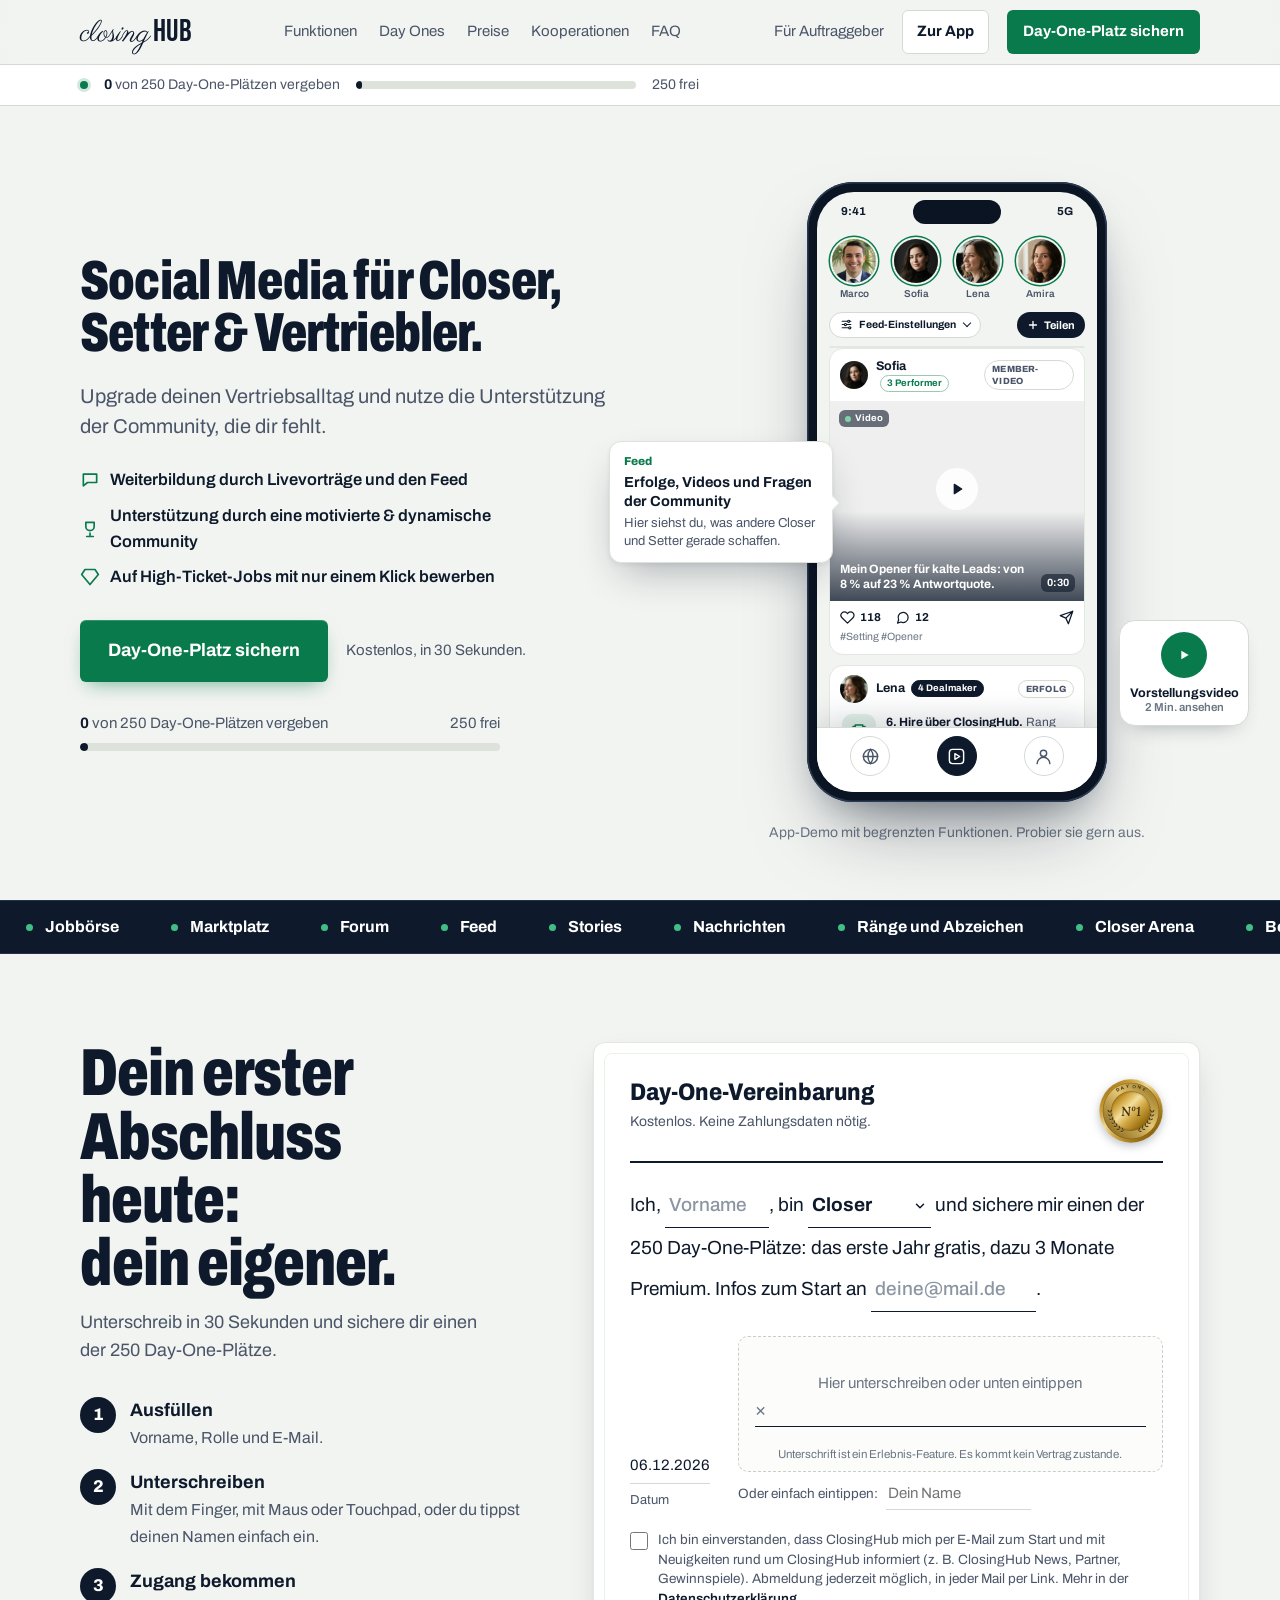
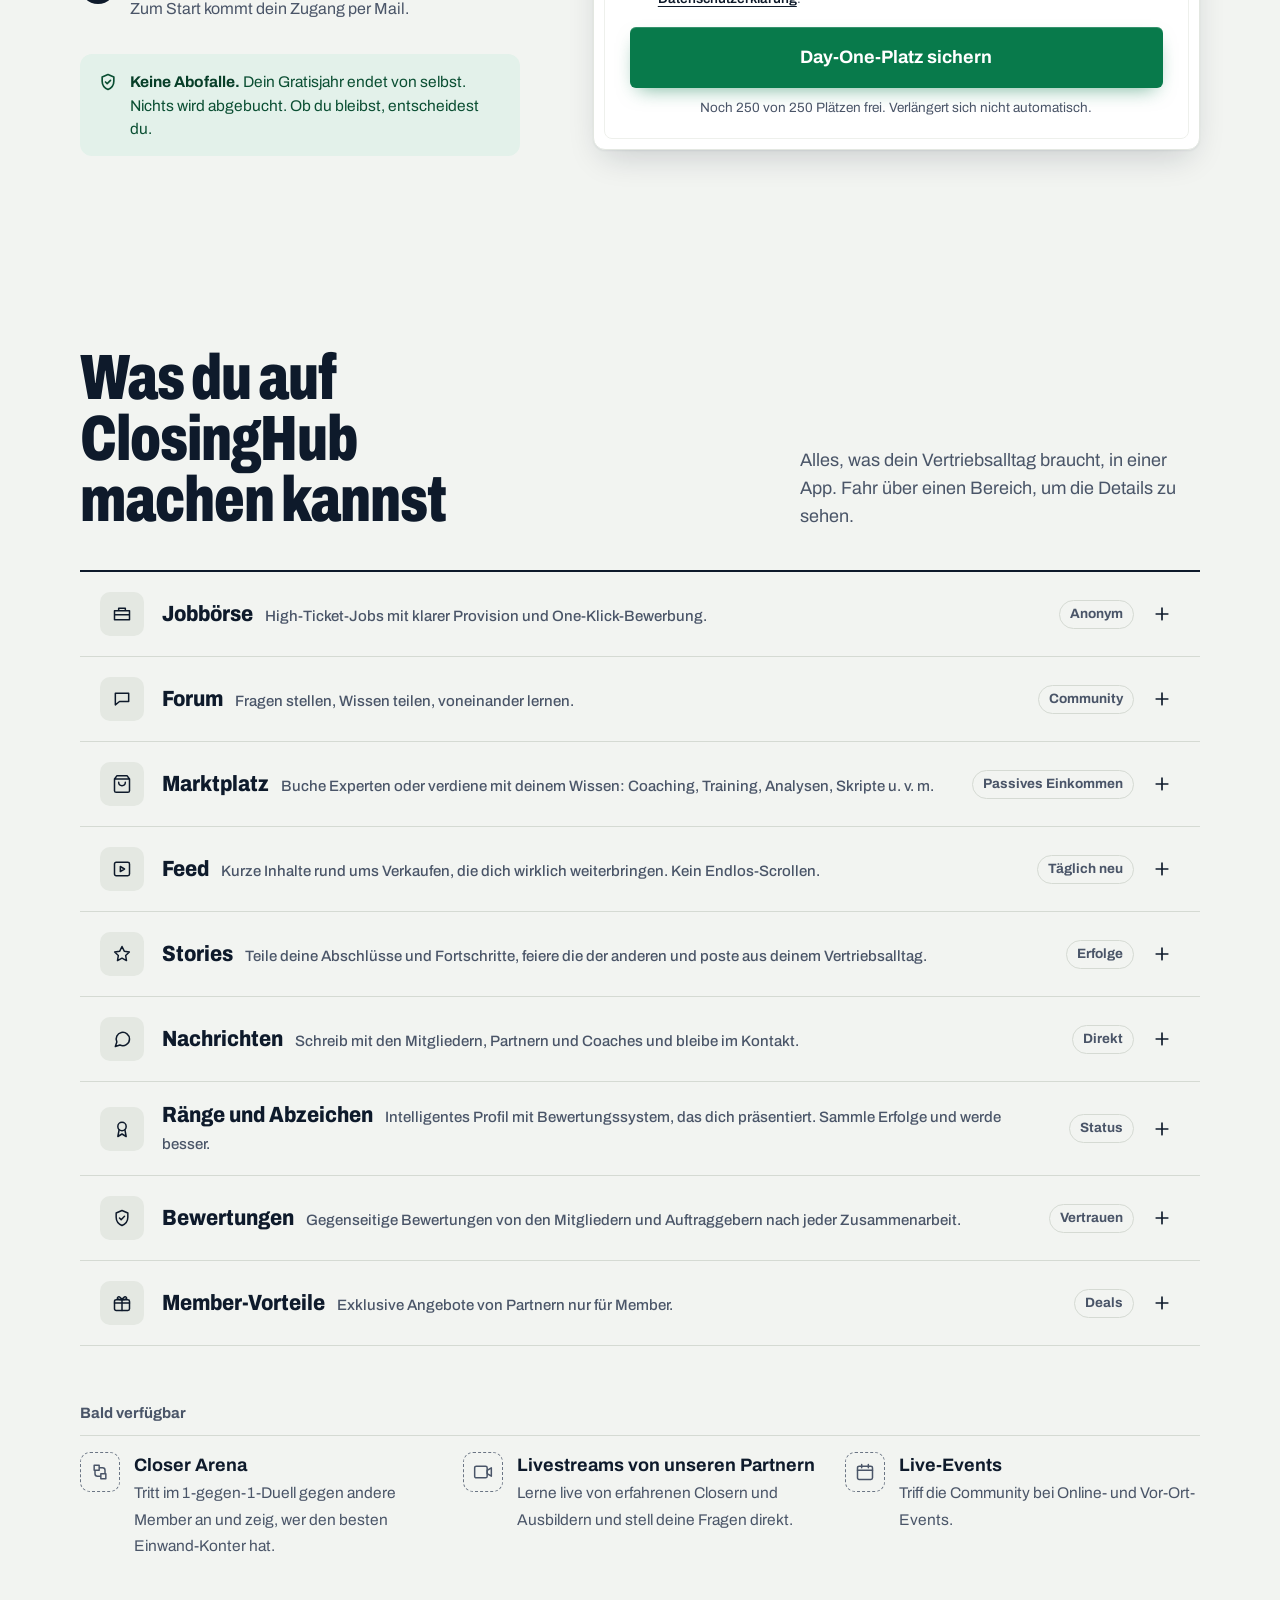
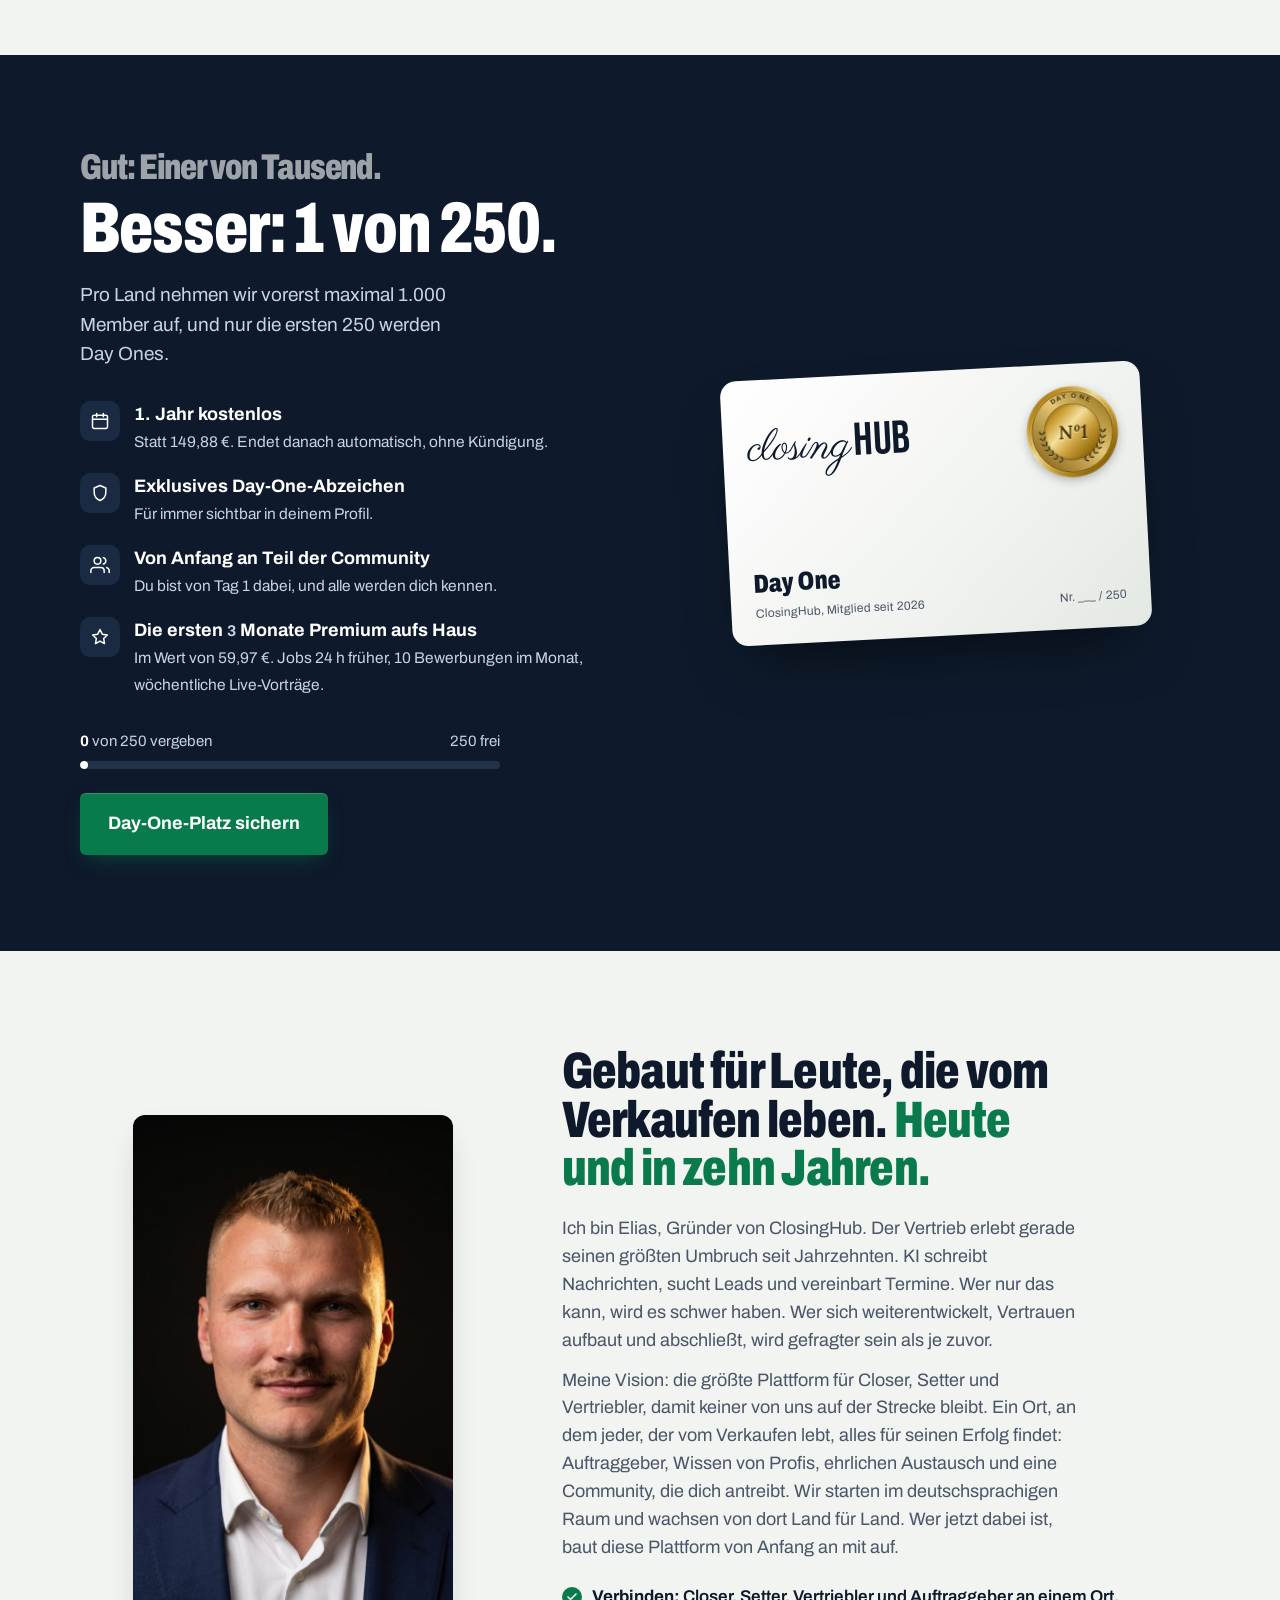
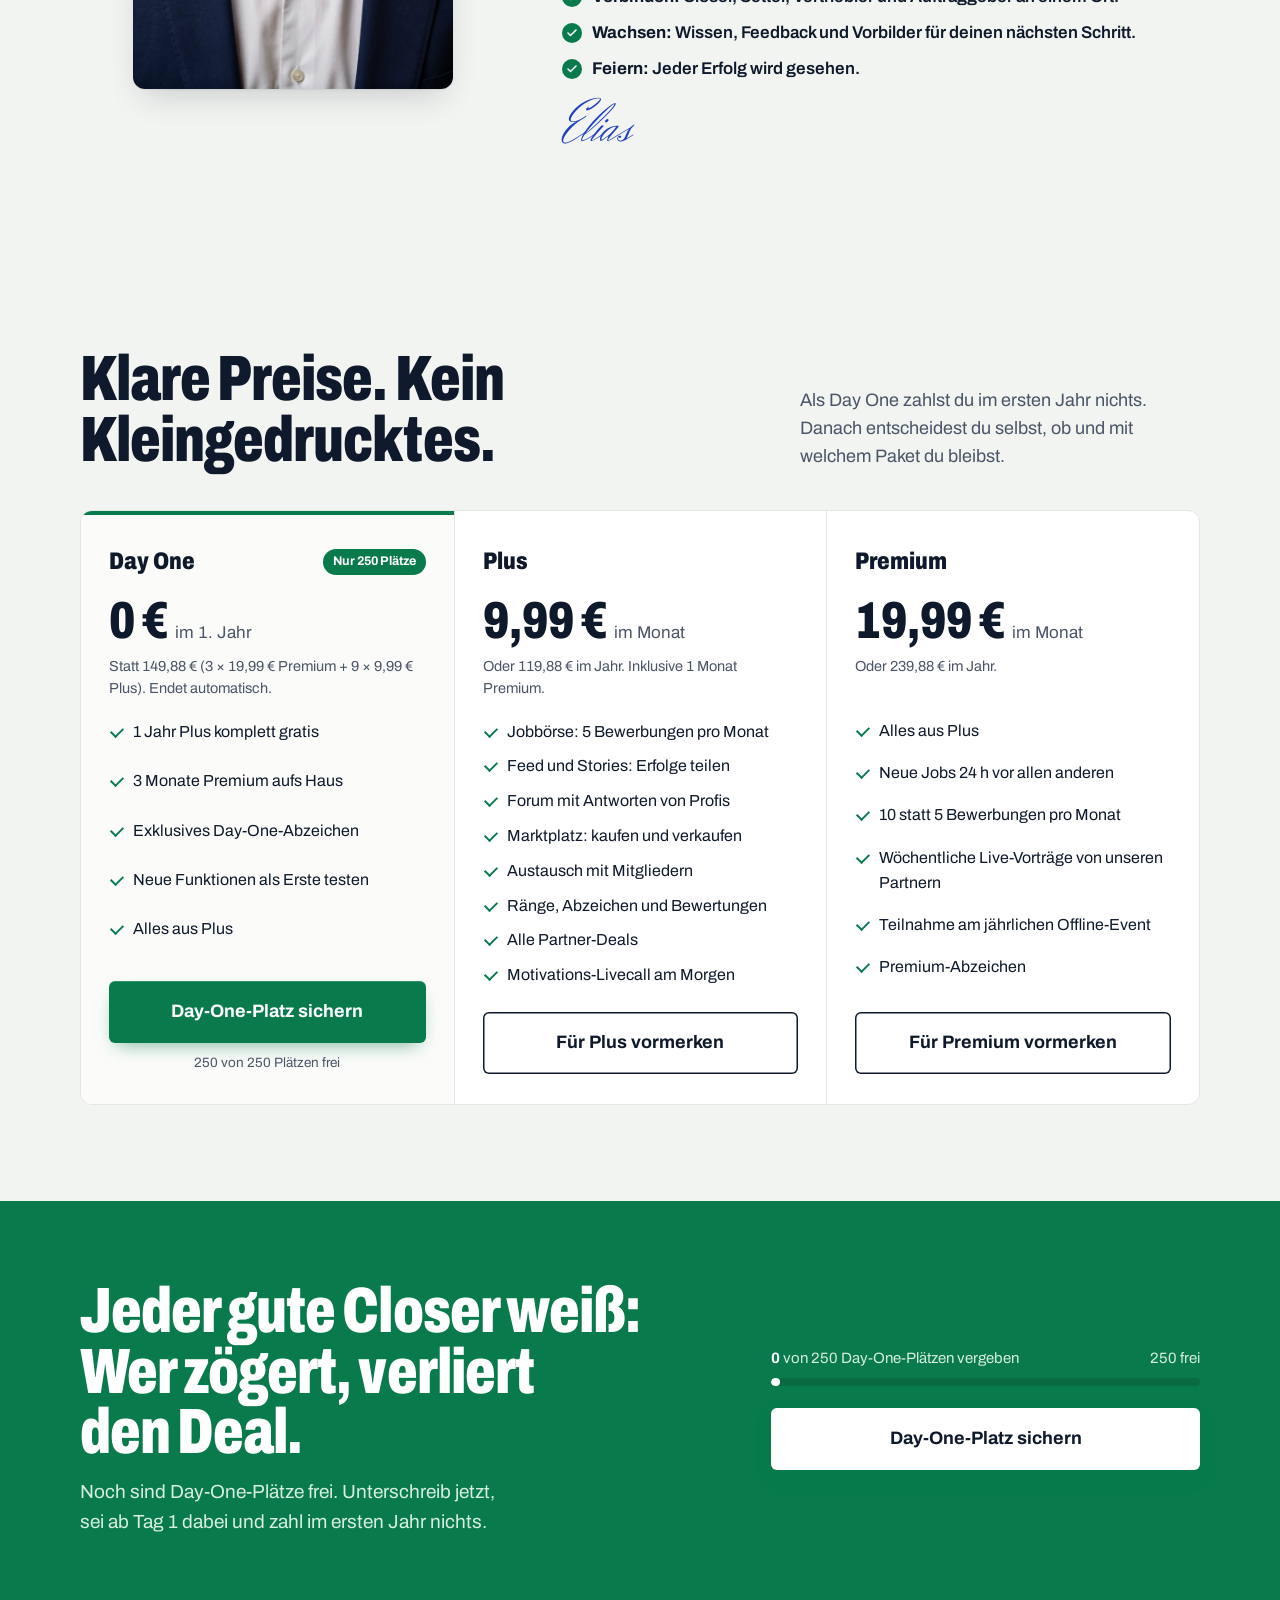
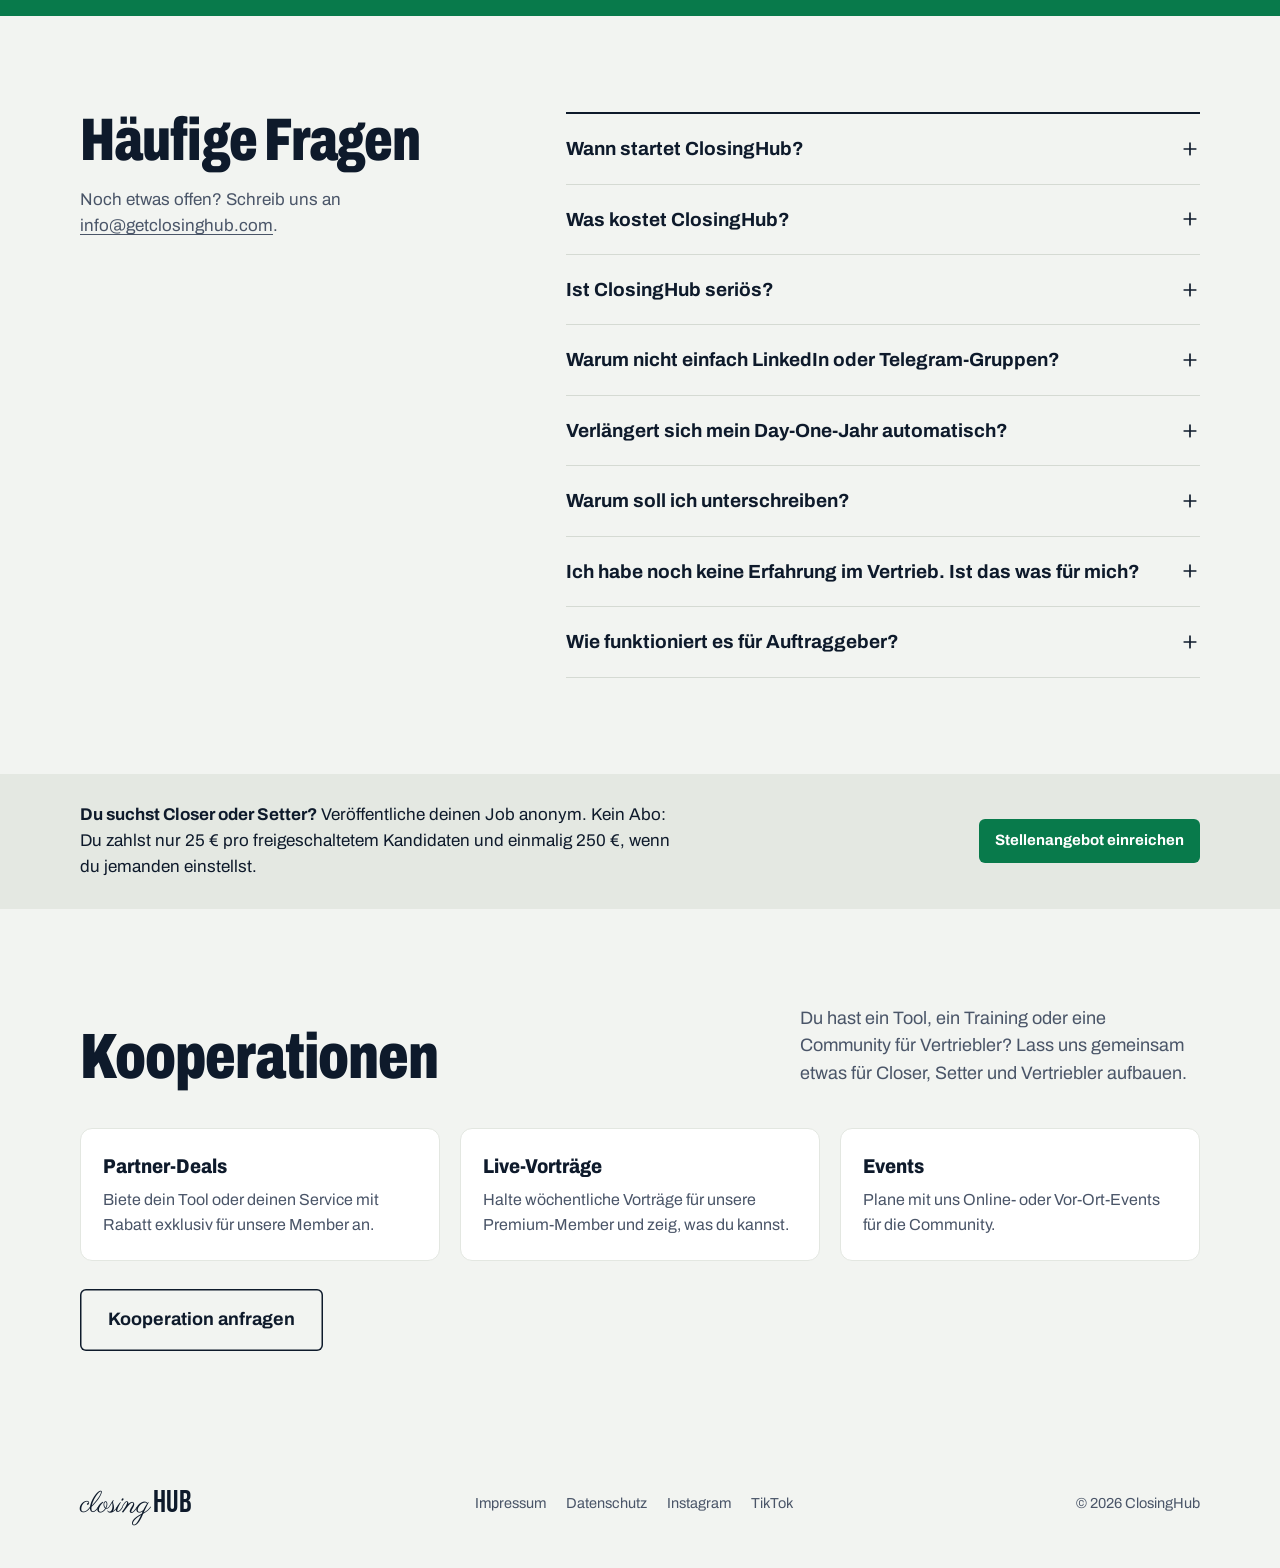
==== commit c124fc2c: "Add files via upload" ====
--- a/index.html
+++ b/index.html
@@ -1320,6 +1320,7 @@
           <li>Austausch mit Mitgliedern</li>
           <li>Ränge, Abzeichen und Bewertungen</li>
           <li>Alle Partner-Deals</li>
+<li>Motivations-Livecall am Morgen</li>
         </ul>
         <a class="btn btn-l btn-ghost" href="#vertrag" data-abo="plus">Für Plus vormerken</a>
       </div>
@@ -1332,7 +1333,6 @@
           <li>Neue Jobs 24 h vor allen anderen</li>
           <li>10 statt 5 Bewerbungen pro Monat</li>
           <li>Wöchentliche Live-Vorträge von unseren Partnern</li>
-          <li>Motivations-Livecall am Morgen</li>
           <li>Teilnahme am jährlichen Offline-Event</li>
           <li>Premium-Abzeichen</li>
         </ul>
@@ -1458,20 +1458,21 @@
 <div class="modal" id="m-wid" role="dialog" aria-modal="true" aria-label="Widerrufsbelehrung"><div class="box"><button class="x" type="button" data-close aria-label="Schließen">×</button><h3>Widerrufsbelehrung</h3><div data-rt></div></div></div>
 <div class="modal" id="m-ds" role="dialog" aria-modal="true" aria-label="Datenschutz"><div class="box"><button class="x" type="button" data-close aria-label="Schließen">×</button>
   <h3>Datenschutz</h3>
-  <p>Stand: 15.11.2026</p>
+  <p>Stand: 22.11.2026</p>
   <h4>Wer ist verantwortlich?</h4><p>Elias Schulz, Carrer de Can Martí Feliu 7, 07002 Palma, Spanien, info@getclosinghub.com</p>
   <h4>Welche Daten erheben wir?</h4>
   <p><b>Warteliste:</b> Vorname, E-Mail-Adresse und dein gewähltes Paket. Deine Unterschrift bleibt in deinem Browser und wird nicht gespeichert.</p>
+  <p><b>Mitglieder:</b> E-Mail-Adresse, Zugangsdaten, die Angaben in deinem Profil und alles, was du in der App einstellst, zum Beispiel Beiträge, Kommentare, Forumsfragen und Bewerbungen.</p>
   <p><b>Auftraggeber:</b> Firma, Name, E-Mail-Adresse, Telefonnummer und deine Jobbeschreibung. Wenn du das Auftraggeber-Portal nutzt, zusätzlich deine Zugangsdaten und die Angaben zu deinem Unternehmen.</p>
   <p><b>Partner:</b> E-Mail-Adresse, Zugangsdaten und die Angaben in deinem Partnerprofil, zum Beispiel Name, Foto, Vorstellung und Angebote. Lädst du Gäste ein, speichern wir deren Namen und E-Mail-Adresse. Bitte lade nur Personen ein, die damit einverstanden sind.</p>
   <p><b>Gewinnspiele:</b> Dein Instagram-Name und dein Kommentar. Einzelheiten stehen in den jeweiligen Teilnahmebedingungen.</p>
   <p><b>Beim Aufruf der Website:</b> Unser Hosting-Anbieter verarbeitet technisch notwendige Daten wie IP-Adresse, Zeitpunkt und aufgerufene Seite, um die Website auszuliefern und abzusichern.</p>
   <h4>Wofür und auf welcher Grundlage?</h4>
   <p>Warteliste und Gewinnspiele: um dich zum Start von ClosingHub zu informieren, dir deinen Day-One-Platz zuzuordnen und Gewinner zu benachrichtigen. Grundlage ist deine Einwilligung (Art. 6 Abs. 1 lit. a DSGVO), die du jederzeit widerrufen kannst.</p>
-  <p>Auftraggeber und Partner: um deine Anfrage zu bearbeiten und die Zusammenarbeit durchzuführen (Art. 6 Abs. 1 lit. b DSGVO).</p>
+  <p>Mitglieder, Auftraggeber und Partner: um dir die App bereitzustellen, deine Anfrage zu bearbeiten und die Zusammenarbeit durchzuführen (Art. 6 Abs. 1 lit. b DSGVO).</p>
   <p>Technische Daten beim Aufruf: unser berechtigtes Interesse an einem sicheren und stabilen Betrieb (Art. 6 Abs. 1 lit. f DSGVO).</p>
   <h4>Wer verarbeitet die Daten in unserem Auftrag?</h4>
-  <p><b>Supabase</b> speichert die Formular-, Konto- und Profildaten in einer Datenbank. <b>Vercel</b> hostet die Website. <b>Make</b> und <b>IONOS</b> versenden E-Mails wie die Bestätigung deines Wartelisten-Eintrags. Einzelne dieser Anbieter haben ihren Sitz in den USA. Die Übermittlung erfolgt dann auf Grundlage des EU-US-Datenschutzrahmens oder von Standardvertragsklauseln.</p>
+  <p><b>Supabase</b> (Supabase Pte. Ltd, 65 Chulia Street #38-02/03, OCBC Centre, Singapore 049513) speichert die Formular-, Konto- und Profildaten sowie die Inhalte der Mitglieder in einer Datenbank. Die Datenbank wird in der Europäischen Union betrieben (Rechenzentrum in Irland). Mit Supabase besteht ein Vertrag zur Auftragsverarbeitung nach Art. 28 DSGVO. In begrenztem Umfang, etwa für Support und technische Protokolle, kann Supabase Daten auch außerhalb der EU verarbeiten, insbesondere in den USA und in Singapur. Diese Übermittlungen sind durch die Standardvertragsklauseln der EU-Kommission abgesichert. <b>Vercel</b> hostet die Website. <b>Make</b> und <b>IONOS</b> versenden E-Mails wie die Bestätigung deines Wartelisten-Eintrags. Einzelne dieser Anbieter haben ihren Sitz in den USA. Die Übermittlung erfolgt dann auf Grundlage des EU-US-Datenschutzrahmens oder von Standardvertragsklauseln.</p>
   <p id="ds-fonts">Alle Schriften sind direkt auf unserem Server gespeichert. Es wird keine Verbindung zu Google oder anderen Schriftanbietern aufgebaut.</p>
     <h4>Cookies und Speicher im Browser</h4><p>Wir setzen keine Werbe- oder Analyse-Cookies. In deinem Browser speichern wir nur, was für die Funktion nötig ist: deine Anmeldung im Portal, deine Farbauswahl in der App-Demo und einen geöffneten Einladungslink.</p>
   <h4>Wie lange?</h4><p>Wartelisten-Daten bis zum Start oder bis du dich abmeldest. Danach löschen wir sie, außer du wirst Member. Daten von Auftraggebern und Partnern für die Dauer der Zusammenarbeit und danach so lange, wie gesetzliche Aufbewahrungsfristen es verlangen. Gewinnspiel-Daten nach Abschluss und Übergabe des Gewinns.</p>
@@ -1649,7 +1650,7 @@
   if(!$('#ok').checked){$('#ok').focus();return showErr('Setz den Haken, damit wir dir schreiben dürfen.')}
   btn.disabled=true;btn.textContent='Wird eingetragen …';
   const name=d.name.trim(), email=d.email.trim().toLowerCase(), abo=d.abo||'dayone';
-  const QUELLE=(()=>{try{const pt=localStorage.getItem('ch_partner');if(pt)return 'partner:'+pt;const c=localStorage.getItem('ch_ref');return c?'einladung:'+c:'landingpage'}catch(e){return 'landingpage'}})();
+  const QUELLE=(()=>{try{const pt=localStorage.getItem('ch_partner'),at=+localStorage.getItem('ch_partner_at');if(pt&&/^\d{1,6}$/.test(pt)&&at&&Date.now()-at<=30*864e5)return 'partner:'+pt+'@'+at;const c=localStorage.getItem('ch_ref');return c?'einladung:'+c:'landingpage'}catch(e){return 'landingpage'}})();
   try{
     let r=await sb('waitlist',{method:'POST',headers:{Prefer:'return=minimal'},body:JSON.stringify({name,email,abo,quelle:QUELLE})});
     if(!r.ok&&r.status!==409&&QUELLE!=='landingpage'){r=await sb('waitlist',{method:'POST',headers:{Prefer:'return=minimal'},body:JSON.stringify({name,email,abo,quelle:'landingpage'})})}
@@ -2448,7 +2449,7 @@
 
 /* ---------- Empfehlungslink eines Partners (?partner=nummer) ---------- */
 (function(){ let c=null; try{ c=new URLSearchParams(location.search).get('partner'); }catch(e){}
-  if(!c||!/^\d{1,6}$/.test(c)) return; try{ localStorage.setItem('ch_partner',c); }catch(e){}
+  if(!c||!/^\d{1,6}$/.test(c)) return; try{ localStorage.setItem('ch_partner',c); localStorage.setItem('ch_partner_at',String(Date.now())); }catch(e){}
   const b=document.createElement('div'); b.setAttribute('role','status');
   b.style.cssText='position:fixed;left:16px;right:16px;top:16px;z-index:90;max-width:520px;margin:0 auto;background:#0E1A2B;color:#fff;padding:14px 16px;border-radius:12px;font-size:15px;line-height:1.45;box-shadow:0 14px 34px -10px rgba(14,26,43,.45)';
   b.textContent='Du kommst über die Empfehlung eines ClosingHub-Partners. Trag dich jetzt ein und sei von Anfang an dabei.';
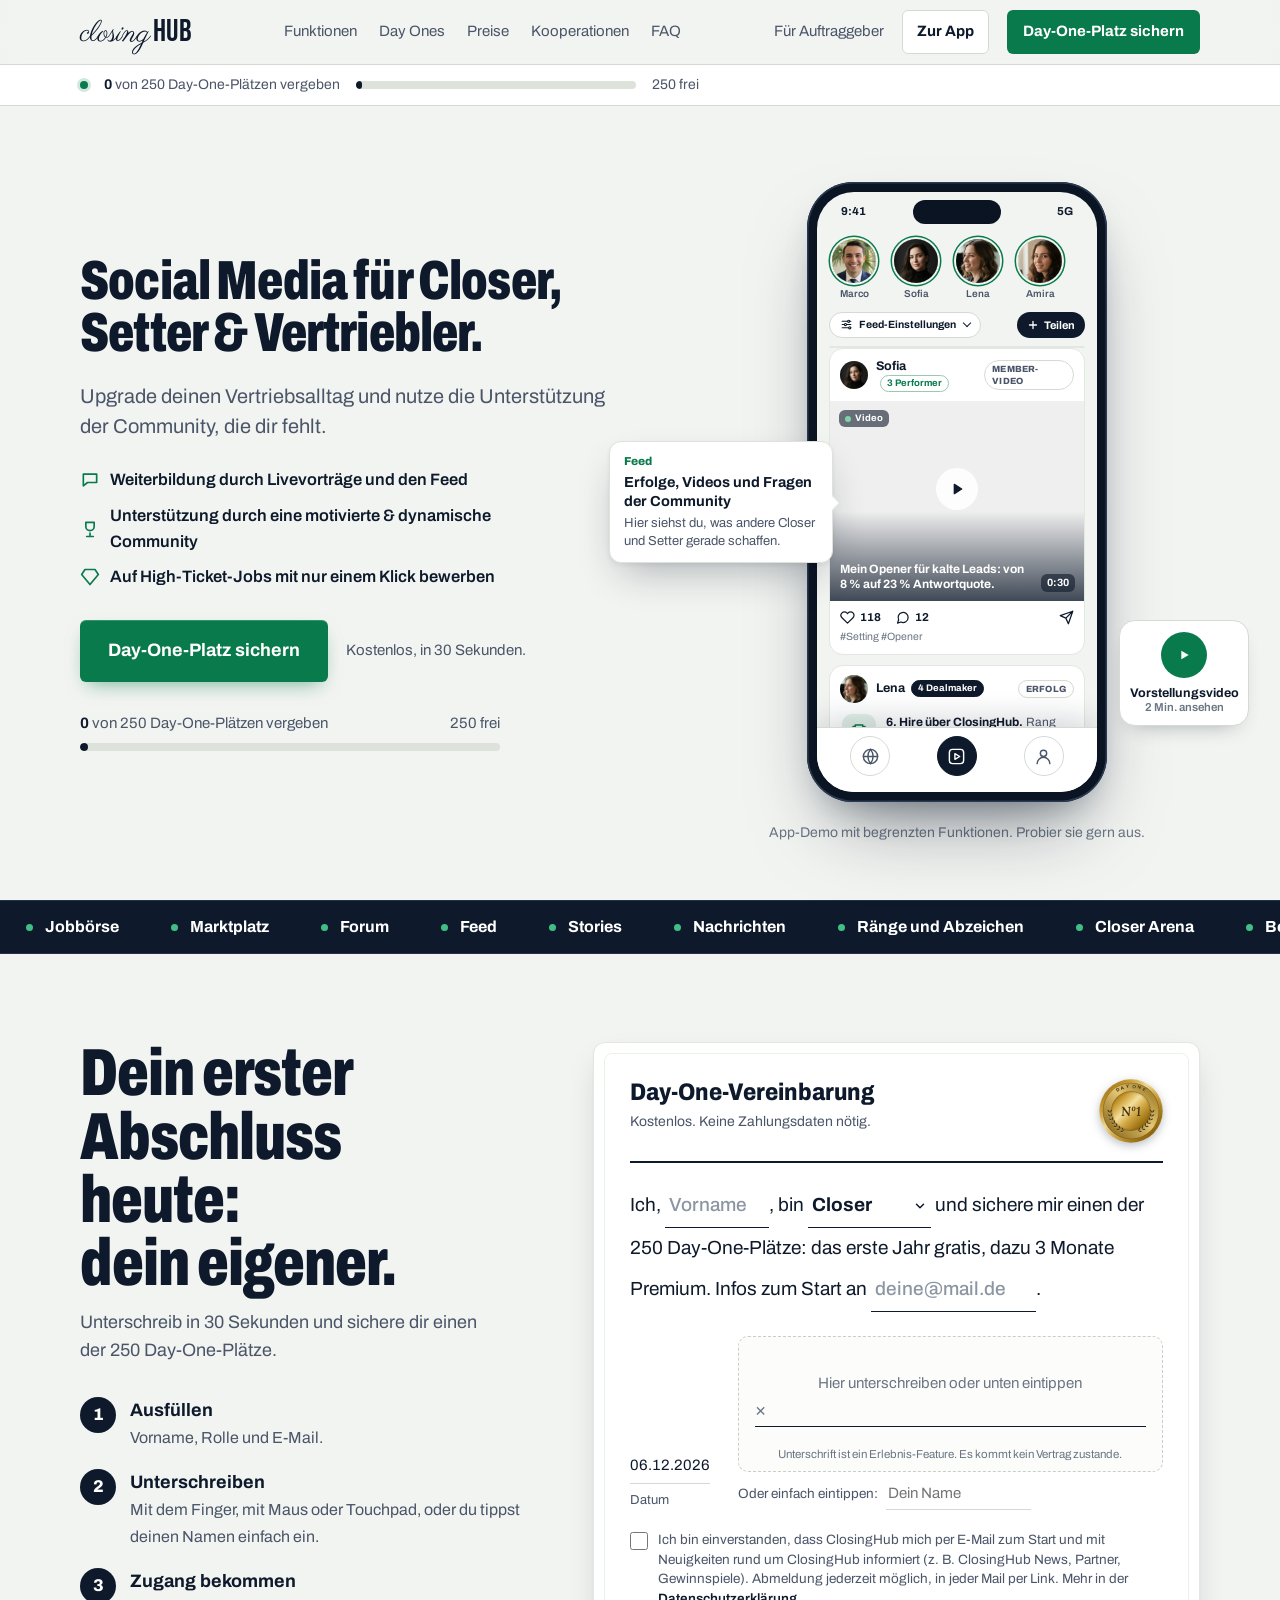
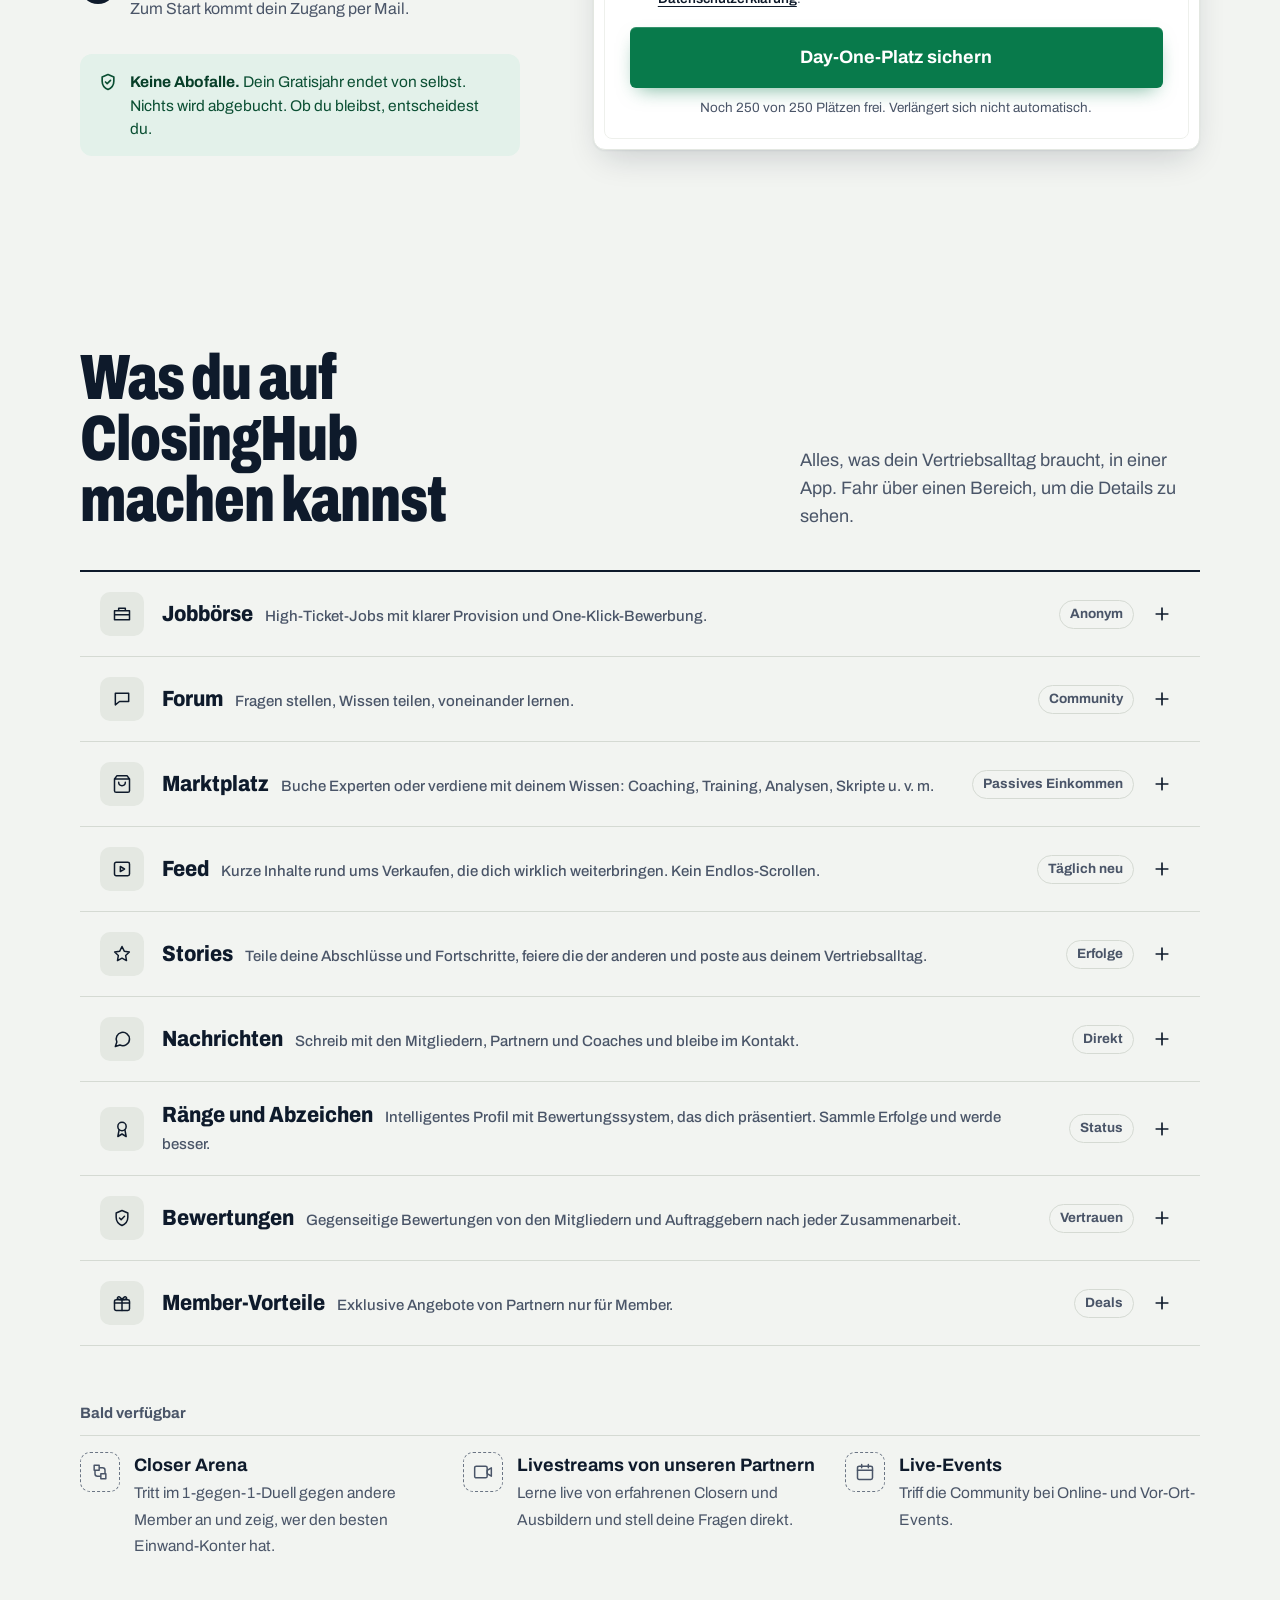
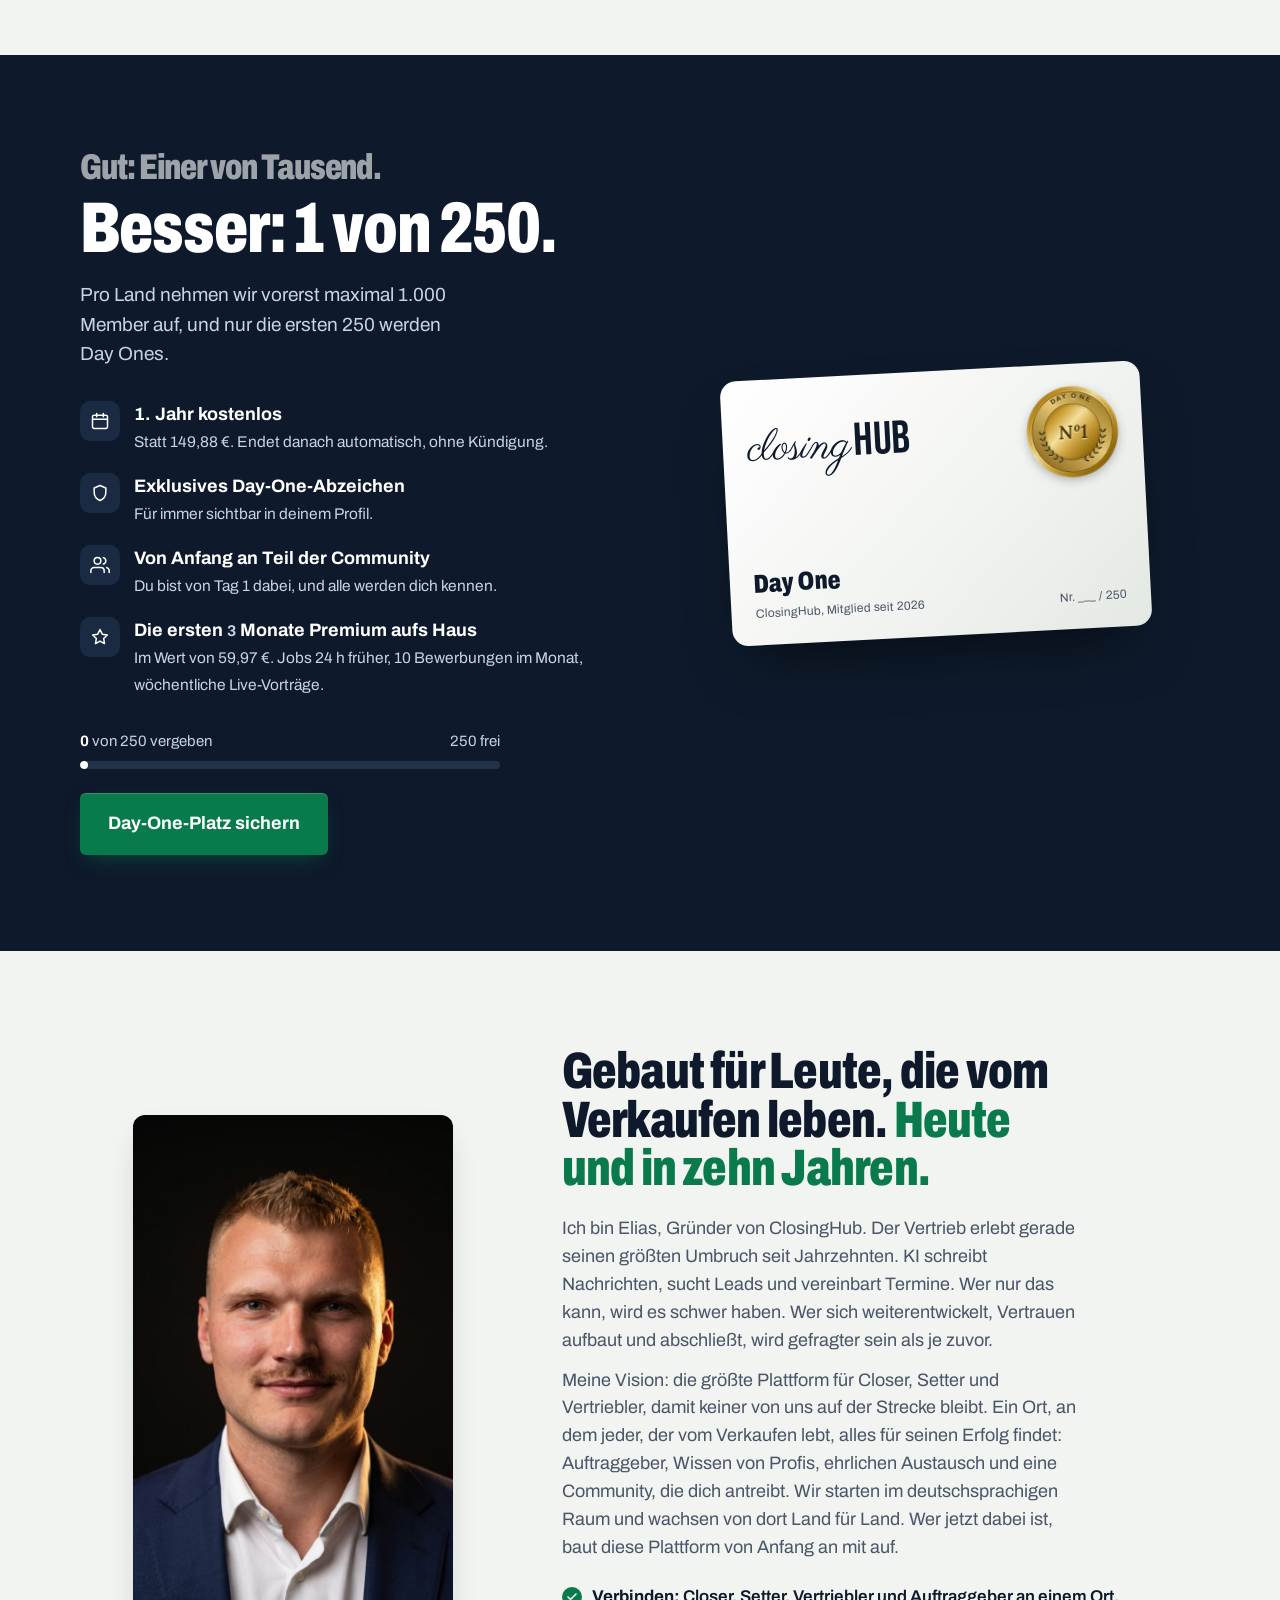
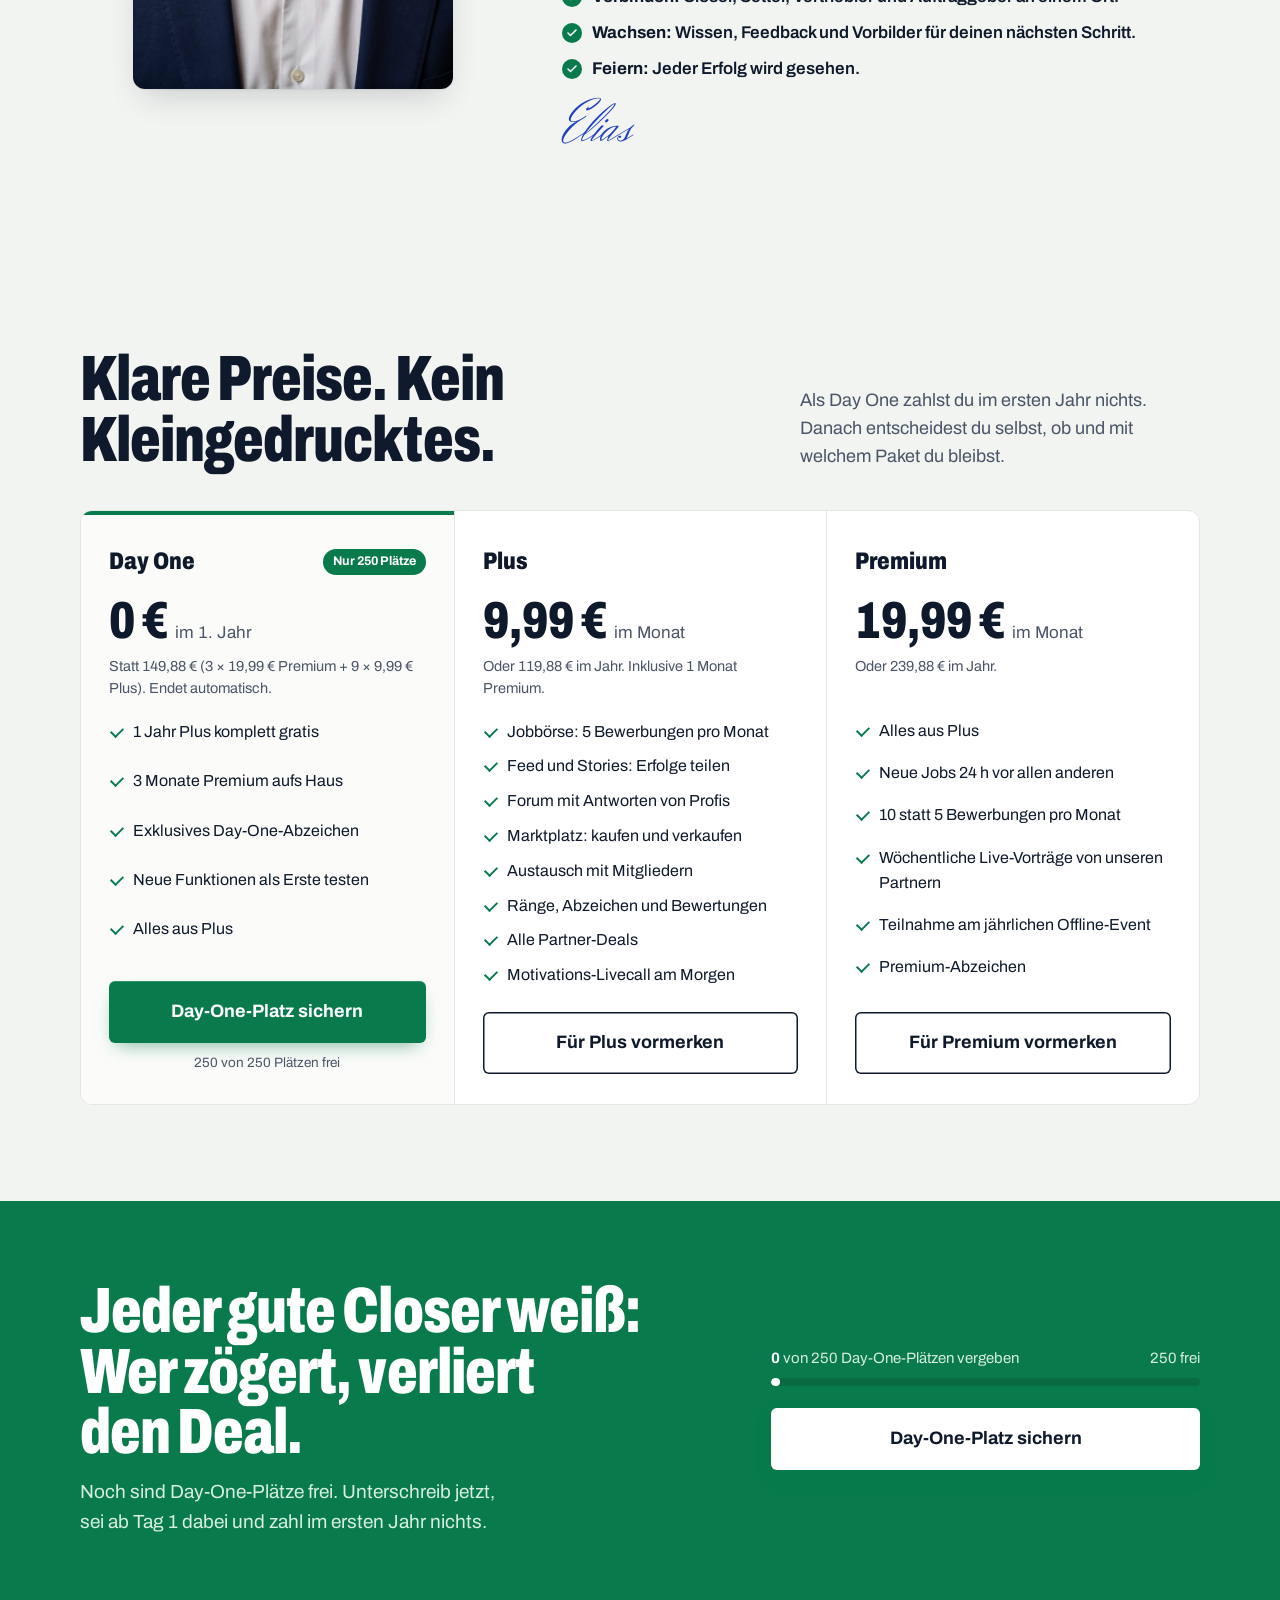
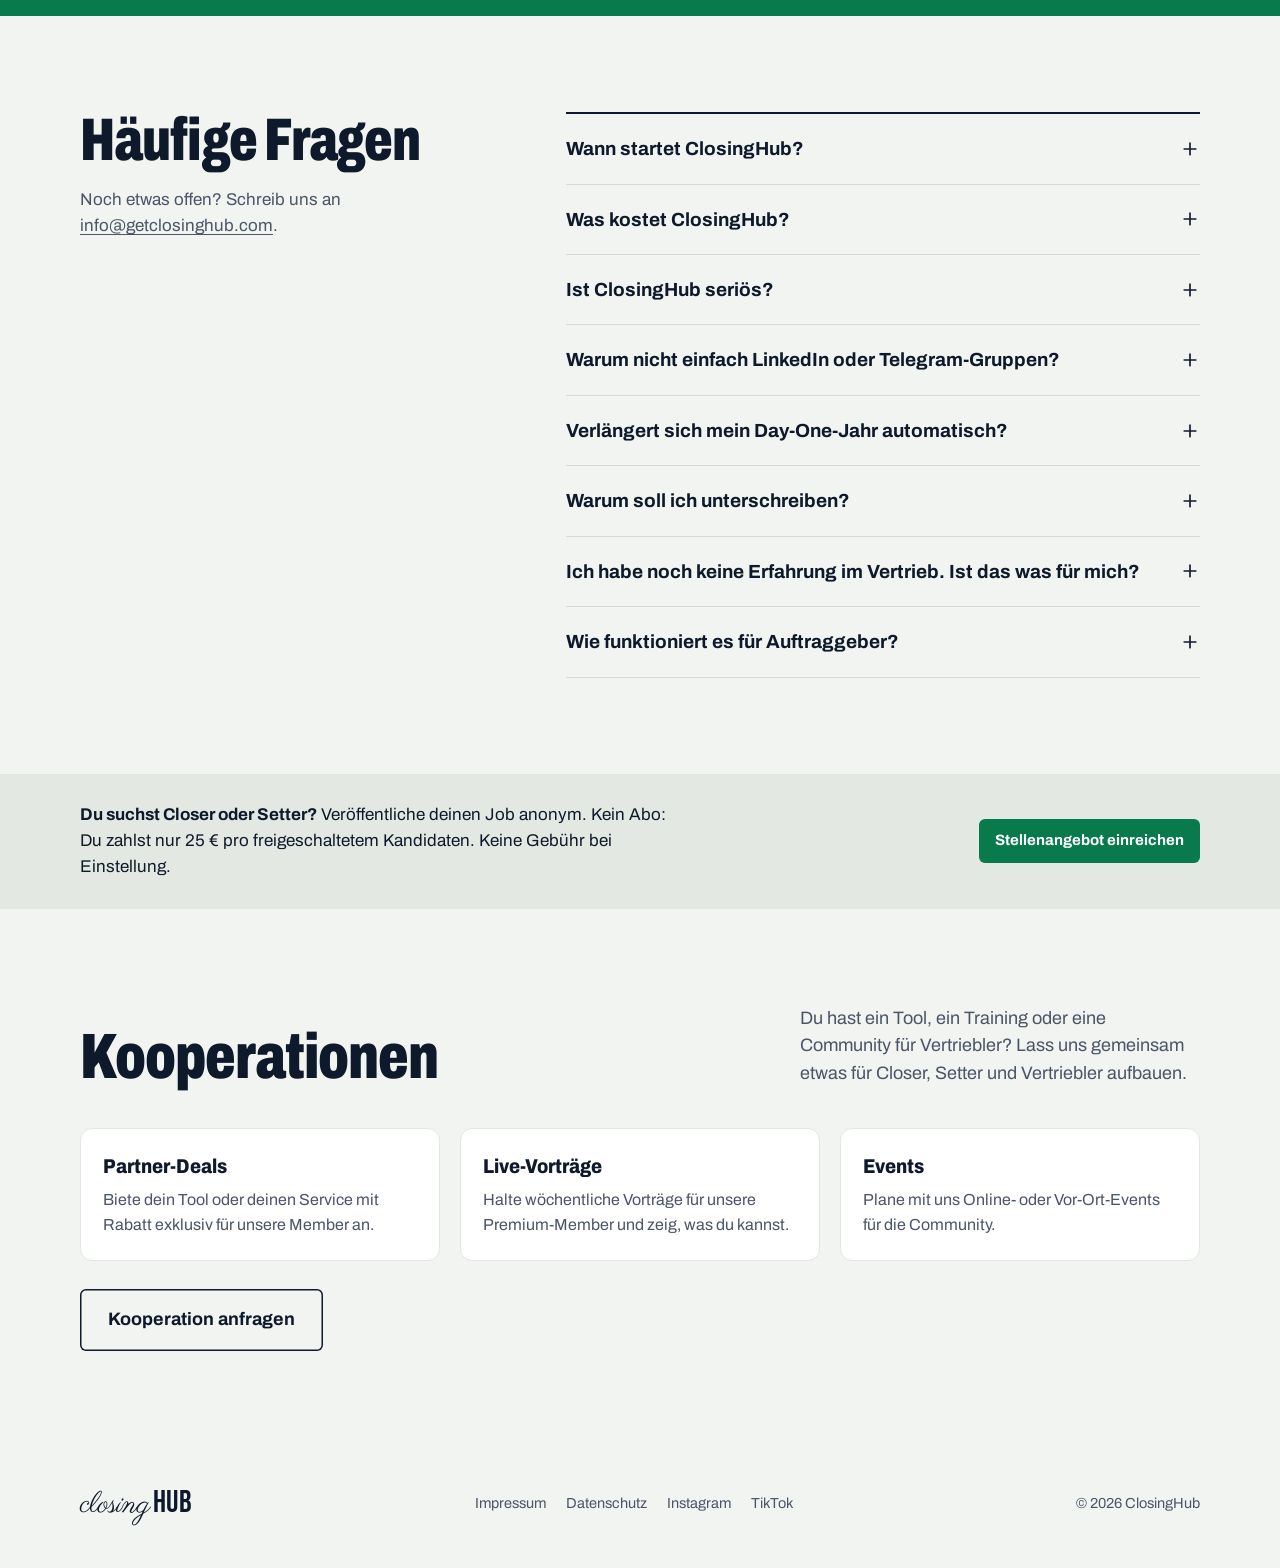
==== commit 7d671cb8: "Add files via upload" ====
--- a/index.html
+++ b/index.html
@@ -19,7 +19,7 @@
 <meta name="twitter:title" content="ClosingHub – Die Plattform für Closer, Setter und Vertriebler">
 <meta name="twitter:description" content="Jobs mit klarer Provision, Community, Morgen-Livecall, Forum und Marktplatz.">
 <meta name="twitter:image" content="https://www.getclosinghub.com/og-image.png">
-<script type="application/ld+json">{"@context": "https://schema.org", "@graph": [{"@type": "Organization", "@id": "https://www.getclosinghub.com/#org", "name": "ClosingHub", "url": "https://www.getclosinghub.com/", "logo": "https://www.getclosinghub.com/og-image.png", "email": "info@getclosinghub.com", "description": "ClosingHub ist die Plattform für Closer, Setter und Vertriebler im deutschsprachigen Raum: Jobbörse mit klarer Provision, Community, täglicher Motivations-Livecall, Forum und Marktplatz.", "sameAs": ["https://instagram.com/getclosinghub", "https://www.tiktok.com/@getclosinghub"], "founder": {"@type": "Person", "name": "Elias Schulz"}, "areaServed": ["DE", "AT", "CH"]}, {"@type": "WebSite", "@id": "https://www.getclosinghub.com/#website", "url": "https://www.getclosinghub.com/", "name": "ClosingHub", "inLanguage": "de", "publisher": {"@id": "https://www.getclosinghub.com/#org"}}, {"@type": "FAQPage", "@id": "https://www.getclosinghub.com/#faq", "mainEntity": [{"@type": "Question", "name": "Wann startet ClosingHub?", "acceptedAnswer": {"@type": "Answer", "text": "In Kürze. Alle auf der Warteliste bekommen zum Start eine Mail mit ihrem Zugang. Die ersten 250 sind als Day Ones das erste Jahr gratis dabei. Wer zuerst unterschreibt, hat den Platz."}}, {"@type": "Question", "name": "Was kostet ClosingHub?", "acceptedAnswer": {"@type": "Answer", "text": "Plus kostet 9,99 € im Monat oder 119,88 € im Jahr und enthält 1 Monat Premium. Premium kostet 19,99 € im Monat oder 239,88 € im Jahr. Die ersten 250 Member (Day Ones) bekommen 1 Jahr Mitgliedschaft gratis und die ersten 3 Monate Premium aufs Haus. Auftraggeber zahlen kein Abo, sondern nur 25 € pro freigeschaltetem Kandidaten und einmalig 250 €, wenn sie einen Kandidaten einstellen."}}, {"@type": "Question", "name": "Ist ClosingHub seriös?", "acceptedAnswer": {"@type": "Answer", "text": "Auftraggeber veröffentlichen ihre Jobs mit Vergütung und zahlen für jeden Kandidaten, den sie freischalten. Wer nur Spam verschicken will, hat hier wenig davon. Nach jeder Zusammenarbeit bewertet ihr euch gegenseitig, und auffällige Profile kannst du melden und blockieren."}}, {"@type": "Question", "name": "Warum nicht einfach LinkedIn oder Telegram-Gruppen?", "acceptedAnswer": {"@type": "Answer", "text": "Dort gehen gute Jobs zwischen Werbung und Spam unter. Auf ClosingHub siehst du die Vergütung vorab, die besten Antworten im Forum stehen oben, und dein Profil zeigt deine Erfolge mit Rang, Abzeichen und Bewertungen."}}, {"@type": "Question", "name": "Verlängert sich mein Day-One-Jahr automatisch?", "acceptedAnswer": {"@type": "Answer", "text": "Nein. Nach 12 Monaten endet es von selbst, ohne Kündigung und ohne Abbuchung. Wir erinnern dich rechtzeitig per Mail. Wenn du bleiben willst, wählst du dein Paket selbst aus."}}, {"@type": "Question", "name": "Warum soll ich unterschreiben?", "acceptedAnswer": {"@type": "Answer", "text": "Weil du dir einen von nur 250 Plätzen reservierst. Die Unterschrift ist dein Handschlag mit uns. Sie kostet nichts und verpflichtet dich zu nichts."}}, {"@type": "Question", "name": "Ich habe noch keine Erfahrung im Vertrieb. Ist das was für mich?", "acceptedAnswer": {"@type": "Answer", "text": "Ja. Viele starten als Setter. Im Feed lernst du mit kurzen Inhalten, im Forum bekommst du Antworten von erfahrenen Closern, und im Marktplatz findest du Coachings, wenn du gezielt dazulernen willst."}}, {"@type": "Question", "name": "Wie funktioniert es für Auftraggeber?", "acceptedAnswer": {"@type": "Answer", "text": "Du veröffentlichst deinen Job anonym. Closer und Setter bewerben sich mit ihrem Profil. Erst wenn du einen Kontakt freischaltest, seht ihr euch gegenseitig. Stellst du jemanden ein, meldest du das kurz in deinem Portal, und es fällt einmalig 250 € an. So bleibt alles fair und nachvollziehbar."}}]}]}</script>
+<script type="application/ld+json">{"@context": "https://schema.org", "@graph": [{"@type": "Organization", "@id": "https://www.getclosinghub.com/#org", "name": "ClosingHub", "url": "https://www.getclosinghub.com/", "logo": "https://www.getclosinghub.com/og-image.png", "email": "info@getclosinghub.com", "description": "ClosingHub ist die Plattform für Closer, Setter und Vertriebler im deutschsprachigen Raum: Jobbörse mit klarer Provision, Community, täglicher Motivations-Livecall, Forum und Marktplatz.", "sameAs": ["https://instagram.com/getclosinghub", "https://www.tiktok.com/@getclosinghub"], "founder": {"@type": "Person", "name": "Elias Schulz"}, "areaServed": ["DE", "AT", "CH"]}, {"@type": "WebSite", "@id": "https://www.getclosinghub.com/#website", "url": "https://www.getclosinghub.com/", "name": "ClosingHub", "inLanguage": "de", "publisher": {"@id": "https://www.getclosinghub.com/#org"}}, {"@type": "FAQPage", "@id": "https://www.getclosinghub.com/#faq", "mainEntity": [{"@type": "Question", "name": "Wann startet ClosingHub?", "acceptedAnswer": {"@type": "Answer", "text": "In Kürze. Alle auf der Warteliste bekommen zum Start eine Mail mit ihrem Zugang. Die ersten 250 sind als Day Ones das erste Jahr gratis dabei. Wer zuerst unterschreibt, hat den Platz."}}, {"@type": "Question", "name": "Was kostet ClosingHub?", "acceptedAnswer": {"@type": "Answer", "text": "Plus kostet 9,99 € im Monat oder 119,88 € im Jahr und enthält 1 Monat Premium. Premium kostet 19,99 € im Monat oder 239,88 € im Jahr. Die ersten 250 Member (Day Ones) bekommen 1 Jahr Mitgliedschaft gratis und die ersten 3 Monate Premium aufs Haus. Auftraggeber zahlen kein Abo, sondern nur 25 € pro freigeschaltetem Kandidaten – sonst nichts, auch nicht bei einer Einstellung."}}, {"@type": "Question", "name": "Ist ClosingHub seriös?", "acceptedAnswer": {"@type": "Answer", "text": "Auftraggeber veröffentlichen ihre Jobs mit Vergütung und zahlen für jeden Kandidaten, den sie freischalten. Wer nur Spam verschicken will, hat hier wenig davon. Nach jeder Zusammenarbeit bewertet ihr euch gegenseitig, und auffällige Profile kannst du melden und blockieren."}}, {"@type": "Question", "name": "Warum nicht einfach LinkedIn oder Telegram-Gruppen?", "acceptedAnswer": {"@type": "Answer", "text": "Dort gehen gute Jobs zwischen Werbung und Spam unter. Auf ClosingHub siehst du die Vergütung vorab, die besten Antworten im Forum stehen oben, und dein Profil zeigt deine Erfolge mit Rang, Abzeichen und Bewertungen."}}, {"@type": "Question", "name": "Verlängert sich mein Day-One-Jahr automatisch?", "acceptedAnswer": {"@type": "Answer", "text": "Nein. Nach 12 Monaten endet es von selbst, ohne Kündigung und ohne Abbuchung. Wir erinnern dich rechtzeitig per Mail. Wenn du bleiben willst, wählst du dein Paket selbst aus."}}, {"@type": "Question", "name": "Warum soll ich unterschreiben?", "acceptedAnswer": {"@type": "Answer", "text": "Weil du dir einen von nur 250 Plätzen reservierst. Die Unterschrift ist dein Handschlag mit uns. Sie kostet nichts und verpflichtet dich zu nichts."}}, {"@type": "Question", "name": "Ich habe noch keine Erfahrung im Vertrieb. Ist das was für mich?", "acceptedAnswer": {"@type": "Answer", "text": "Ja. Viele starten als Setter. Im Feed lernst du mit kurzen Inhalten, im Forum bekommst du Antworten von erfahrenen Closern, und im Marktplatz findest du Coachings, wenn du gezielt dazulernen willst."}}, {"@type": "Question", "name": "Wie funktioniert es für Auftraggeber?", "acceptedAnswer": {"@type": "Answer", "text": "Du veröffentlichst deinen Job anonym. Closer und Setter bewerben sich mit ihrem Profil. Erst wenn du einen Kontakt freischaltest, seht ihr euch gegenseitig. Stellst du jemanden ein, kostet dich das nichts extra. So bleibt alles fair und nachvollziehbar."}}]}]}</script>
 <meta name="theme-color" content="#F2F4F1">
 <link rel="icon" href="data:image/svg+xml,%3Csvg xmlns=%22http://www.w3.org/2000/svg%22 viewBox=%220 0 64 64%22%3E%3Crect width=%2264%22 height=%2264%22 rx=%2214%22 fill=%22%230E1A2B%22/%3E%3Ctext x=%2232%22 y=%2248%22 text-anchor=%22middle%22 font-family=%22Arial,sans-serif%22 font-weight=%22900%22 font-size=%2244%22 fill=%22%23ffffff%22%3EH%3C/text%3E%3C/svg%3E">
 <link rel="stylesheet" href="assets/fonts/fonts.css">
@@ -1368,20 +1368,20 @@
     </div>
     <div>
       <details><summary>Wann startet ClosingHub?<svg width="20" height="20" viewBox="0 0 24 24" fill="none" stroke="currentColor" stroke-width="2" stroke-linecap="round" aria-hidden="true"><path d="M12 5v14M5 12h14"/></svg></summary><p>In Kürze. Alle auf der Warteliste bekommen zum Start eine Mail mit ihrem Zugang. Die ersten <span data-total>250</span> sind als Day Ones das erste Jahr gratis dabei. Wer zuerst unterschreibt, hat den Platz.</p></details>
-      <details><summary>Was kostet ClosingHub?<svg width="20" height="20" viewBox="0 0 24 24" fill="none" stroke="currentColor" stroke-width="2" stroke-linecap="round" aria-hidden="true"><path d="M12 5v14M5 12h14"/></svg></summary><p>Plus kostet <span data-p="plus">9,99 €</span> im Monat oder <span data-p="plusY">119,88 €</span> im Jahr und enthält 1 Monat Premium. Premium kostet <span data-p="premiumM">19,99 €</span> im Monat oder <span data-p="premiumY">239,88 €</span> im Jahr. Die ersten <span data-total>250</span> Member (Day Ones) bekommen 1 Jahr Mitgliedschaft gratis und die ersten <span data-p="pm">3</span> Monate Premium aufs Haus. Auftraggeber zahlen kein Abo, sondern nur <span data-p="unlock">25 €</span> pro freigeschaltetem Kandidaten und einmalig <span data-p="hire">250 €</span>, wenn sie einen Kandidaten einstellen.</p></details>
+      <details><summary>Was kostet ClosingHub?<svg width="20" height="20" viewBox="0 0 24 24" fill="none" stroke="currentColor" stroke-width="2" stroke-linecap="round" aria-hidden="true"><path d="M12 5v14M5 12h14"/></svg></summary><p>Plus kostet <span data-p="plus">9,99 €</span> im Monat oder <span data-p="plusY">119,88 €</span> im Jahr und enthält 1 Monat Premium. Premium kostet <span data-p="premiumM">19,99 €</span> im Monat oder <span data-p="premiumY">239,88 €</span> im Jahr. Die ersten <span data-total>250</span> Member (Day Ones) bekommen 1 Jahr Mitgliedschaft gratis und die ersten <span data-p="pm">3</span> Monate Premium aufs Haus. Auftraggeber zahlen kein Abo, sondern nur <span data-p="unlock">25 €</span> pro freigeschaltetem Kandidaten – sonst nichts, auch nicht bei einer Einstellung.</p></details>
       <details><summary>Ist ClosingHub seriös?<svg width="20" height="20" viewBox="0 0 24 24" fill="none" stroke="currentColor" stroke-width="2" stroke-linecap="round" aria-hidden="true"><path d="M12 5v14M5 12h14"/></svg></summary><p>Auftraggeber veröffentlichen ihre Jobs mit Vergütung und zahlen für jeden Kandidaten, den sie freischalten. Wer nur Spam verschicken will, hat hier wenig davon. Nach jeder Zusammenarbeit bewertet ihr euch gegenseitig, und auffällige Profile kannst du melden und blockieren.</p></details>
       <details><summary>Warum nicht einfach LinkedIn oder Telegram-Gruppen?<svg width="20" height="20" viewBox="0 0 24 24" fill="none" stroke="currentColor" stroke-width="2" stroke-linecap="round" aria-hidden="true"><path d="M12 5v14M5 12h14"/></svg></summary><p>Dort gehen gute Jobs zwischen Werbung und Spam unter. Auf ClosingHub siehst du die Vergütung vorab, die besten Antworten im Forum stehen oben, und dein Profil zeigt deine Erfolge mit Rang, Abzeichen und Bewertungen.</p></details>
       <details><summary>Verlängert sich mein Day-One-Jahr automatisch?<svg width="20" height="20" viewBox="0 0 24 24" fill="none" stroke="currentColor" stroke-width="2" stroke-linecap="round" aria-hidden="true"><path d="M12 5v14M5 12h14"/></svg></summary><p>Nein. Nach 12 Monaten endet es von selbst, ohne Kündigung und ohne Abbuchung. Wir erinnern dich rechtzeitig per Mail. Wenn du bleiben willst, wählst du dein Paket selbst aus.</p></details>
       <details><summary>Warum soll ich unterschreiben?<svg width="20" height="20" viewBox="0 0 24 24" fill="none" stroke="currentColor" stroke-width="2" stroke-linecap="round" aria-hidden="true"><path d="M12 5v14M5 12h14"/></svg></summary><p>Weil du dir einen von nur <span data-total>250</span> Plätzen reservierst. Die Unterschrift ist dein Handschlag mit uns. Sie kostet nichts und verpflichtet dich zu nichts.</p></details>
       <details><summary>Ich habe noch keine Erfahrung im Vertrieb. Ist das was für mich?<svg width="20" height="20" viewBox="0 0 24 24" fill="none" stroke="currentColor" stroke-width="2" stroke-linecap="round" aria-hidden="true"><path d="M12 5v14M5 12h14"/></svg></summary><p>Ja. Viele starten als Setter. Im Feed lernst du mit kurzen Inhalten, im Forum bekommst du Antworten von erfahrenen Closern, und im Marktplatz findest du Coachings, wenn du gezielt dazulernen willst.</p></details>
-      <details><summary>Wie funktioniert es für Auftraggeber?<svg width="20" height="20" viewBox="0 0 24 24" fill="none" stroke="currentColor" stroke-width="2" stroke-linecap="round" aria-hidden="true"><path d="M12 5v14M5 12h14"/></svg></summary><p>Du veröffentlichst deinen Job anonym. Closer und Setter bewerben sich mit ihrem Profil. Erst wenn du einen Kontakt freischaltest, seht ihr euch gegenseitig. Stellst du jemanden ein, meldest du das kurz in deinem Portal, und es fällt einmalig <span data-p="hire">250 €</span> an. So bleibt alles fair und nachvollziehbar.</p></details>
+      <details><summary>Wie funktioniert es für Auftraggeber?<svg width="20" height="20" viewBox="0 0 24 24" fill="none" stroke="currentColor" stroke-width="2" stroke-linecap="round" aria-hidden="true"><path d="M12 5v14M5 12h14"/></svg></summary><p>Du veröffentlichst deinen Job anonym. Closer und Setter bewerben sich mit ihrem Profil. Erst wenn du einen Kontakt freischaltest, seht ihr euch gegenseitig. Stellst du jemanden ein, kostet dich das nichts extra. So bleibt alles fair und nachvollziehbar.</p></details>
     </div>
   </div>
 </section>
 
 <section class="biz" aria-label="Für Auftraggeber">
   <div class="wrap">
-    <p><b>Du suchst Closer oder Setter?</b> Veröffentliche deinen Job anonym. Kein Abo: Du zahlst nur <span data-p="unlock">25 €</span> pro freigeschaltetem Kandidaten und einmalig <span data-p="hire">250 €</span>, wenn du jemanden einstellst.</p>
+    <p><b>Du suchst Closer oder Setter?</b> Veröffentliche deinen Job anonym. Kein Abo: Du zahlst nur <span data-p="unlock">25 €</span> pro freigeschaltetem Kandidaten. Keine Gebühr bei Einstellung.</p>
     <button class="btn btn-s" type="button" data-open="kontakt">Stellenangebot einreichen</button>
   </div>
 </section>
@@ -1429,7 +1429,7 @@
   <ul class="kf-vt">
     <li><b>Nur Vertriebler.</b> Dein Job erreicht ausschließlich Closer und Setter.</li>
     <li><b>Anonym veröffentlicht.</b> Deine Firma wird in der Anzeige nicht genannt.</li>
-    <li><b>Kein Abo, kein Risiko.</b> Du zahlst nur <span data-p="unlock">25 €</span> pro freigeschaltetem Kandidaten. Und nur wenn du jemanden einstellst, einmalig <span data-p="hire">250 €</span>.</li>
+    <li><b>Kein Abo, kein Risiko.</b> Du zahlst nur <span data-p="unlock">25 €</span> pro freigeschaltetem Kandidaten. Keine Einstellungsgebühr, keine Grundgebühr.</li>
     <li><b>Wir bereiten deine Anzeige auf.</b> Jede Anzeige wird persönlich geprüft.</li>
   </ul>
   <p style="margin:-6px 0 18px;font-size:14px"><a href="portal.html" style="font-weight:700">Zum Auftraggeber-Portal</a>: Konto anlegen, Jobs einreichen, Status und Rechnungen im Blick.</p>
@@ -1441,7 +1441,7 @@
     <div class="field"><label for="kf-rolle">Wen suchst du?</label><select id="kf-rolle" name="rolle"><option>Closer</option><option>Setter</option><option>Closer &amp; Setter</option></select></div>
     <div class="field"><label for="kf-msg">Beschreib den Job</label><textarea id="kf-msg" name="nachricht" rows="6" required placeholder="Was verkaufst du, zu welchem Preis? Wie hoch ist die Provision (und gibt es ein Fixum)? Remote oder vor Ort, welche Region? Umfang, Start und wie lange? Was muss die Person mitbringen?"></textarea></div>
     <input name="website" tabindex="-1" autocomplete="off" aria-hidden="true" style="position:absolute;left:-9999px">
-    <label class="consent"><input type="checkbox" id="kf-ok2" name="zustimmung" required><span>Ich bin berechtigt, dieses Stellenangebot einzureichen, und akzeptiere die Bedingungen für Auftraggeber: Der Job wird anonym veröffentlicht, pro freigeschaltetem Kandidaten fallen <span data-p="unlock">25 €</span> an. Stelle ich einen über ClosingHub freigeschalteten Kandidaten innerhalb von 12 Monaten ein oder beauftrage ihn, fallen einmalig <span data-p="hire">250 €</span> an; die Einstellung melde ich ClosingHub. ClosingHub darf mich dazu kontaktieren. Mehr in der <button type="button" class="link" data-open="ds">Datenschutzerklärung</button>.</span></label>
+    <label class="consent"><input type="checkbox" id="kf-ok2" name="zustimmung" required><span>Ich bin berechtigt, dieses Stellenangebot einzureichen, und akzeptiere die Bedingungen für Auftraggeber: Der Job wird anonym veröffentlicht, pro freigeschaltetem Kandidaten fallen <span data-p="unlock">25 €</span> an. ClosingHub darf mich dazu kontaktieren. Mehr in der <button type="button" class="link" data-open="ds">Datenschutzerklärung</button>.</span></label>
     <p id="kf-err" class="err" role="alert"></p>
     <button class="btn btn-l" id="kf-btn" type="submit">Stellenangebot senden</button>
   </form>
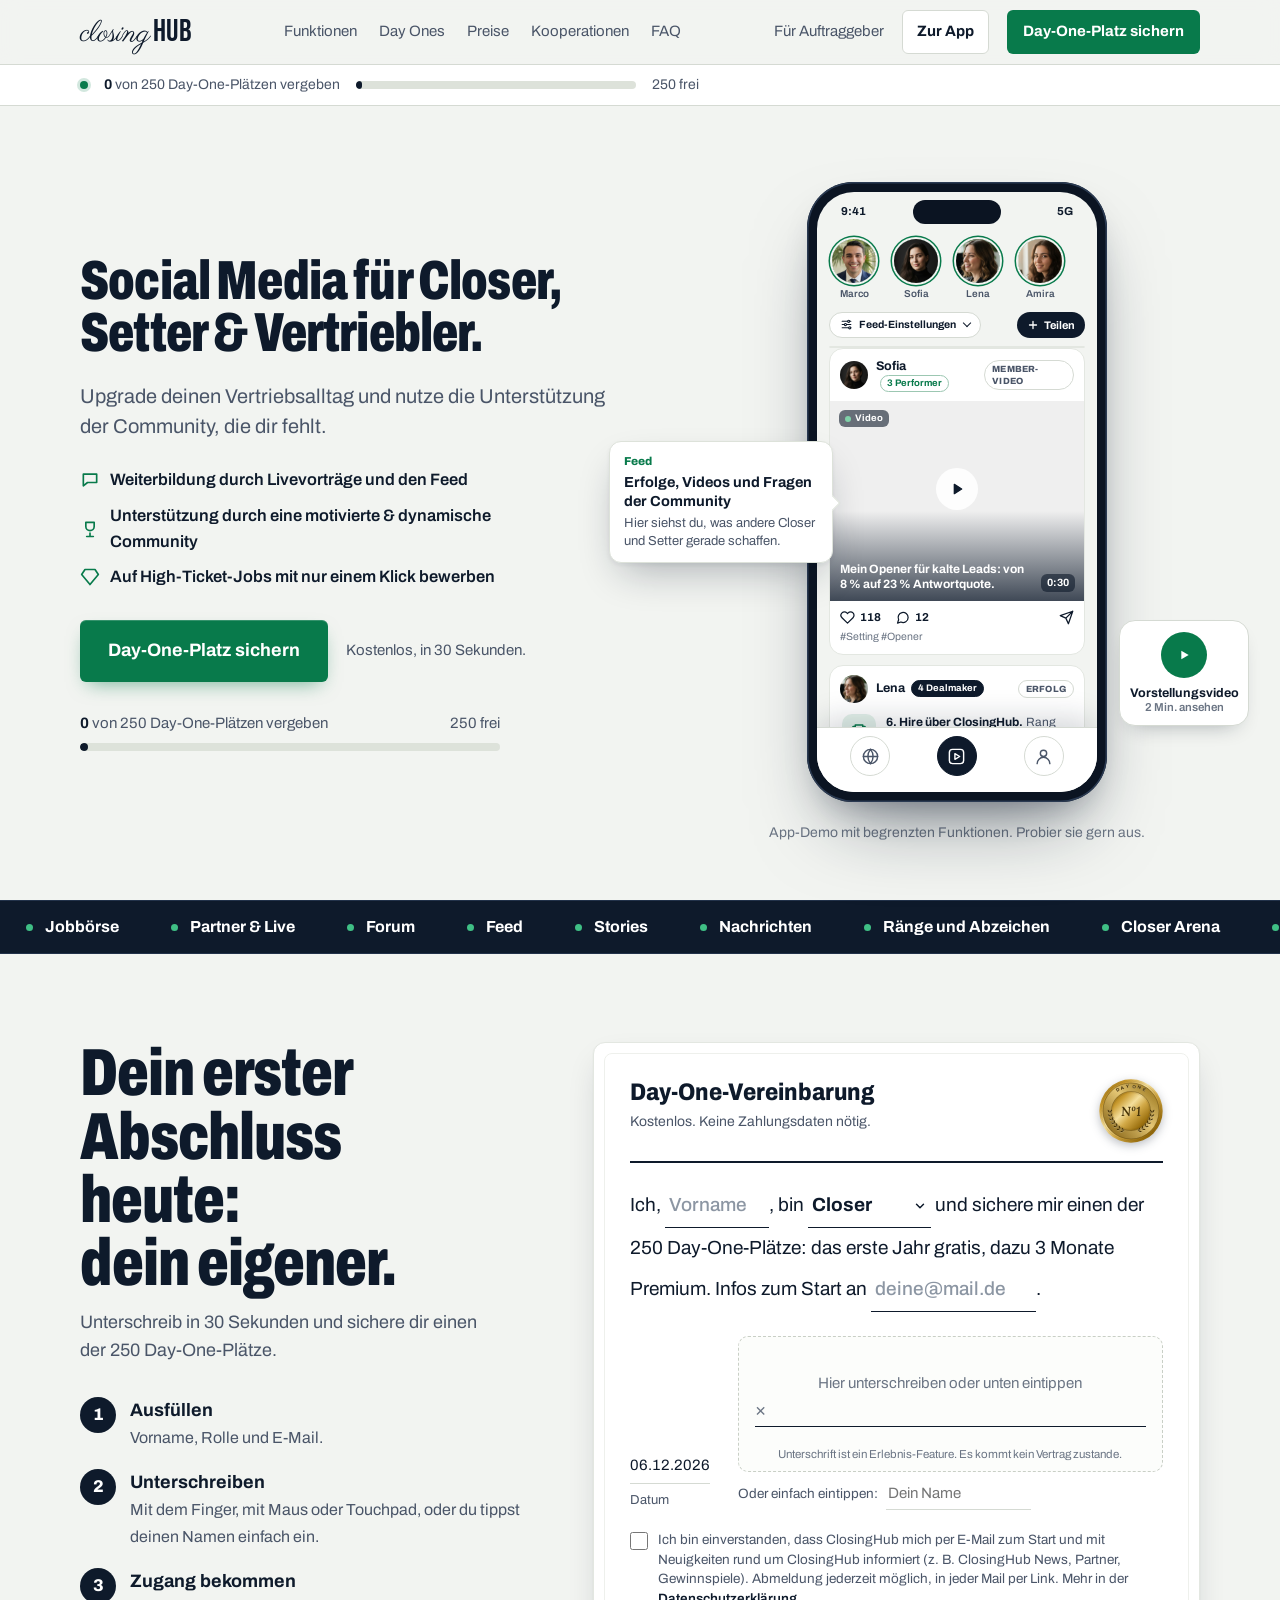
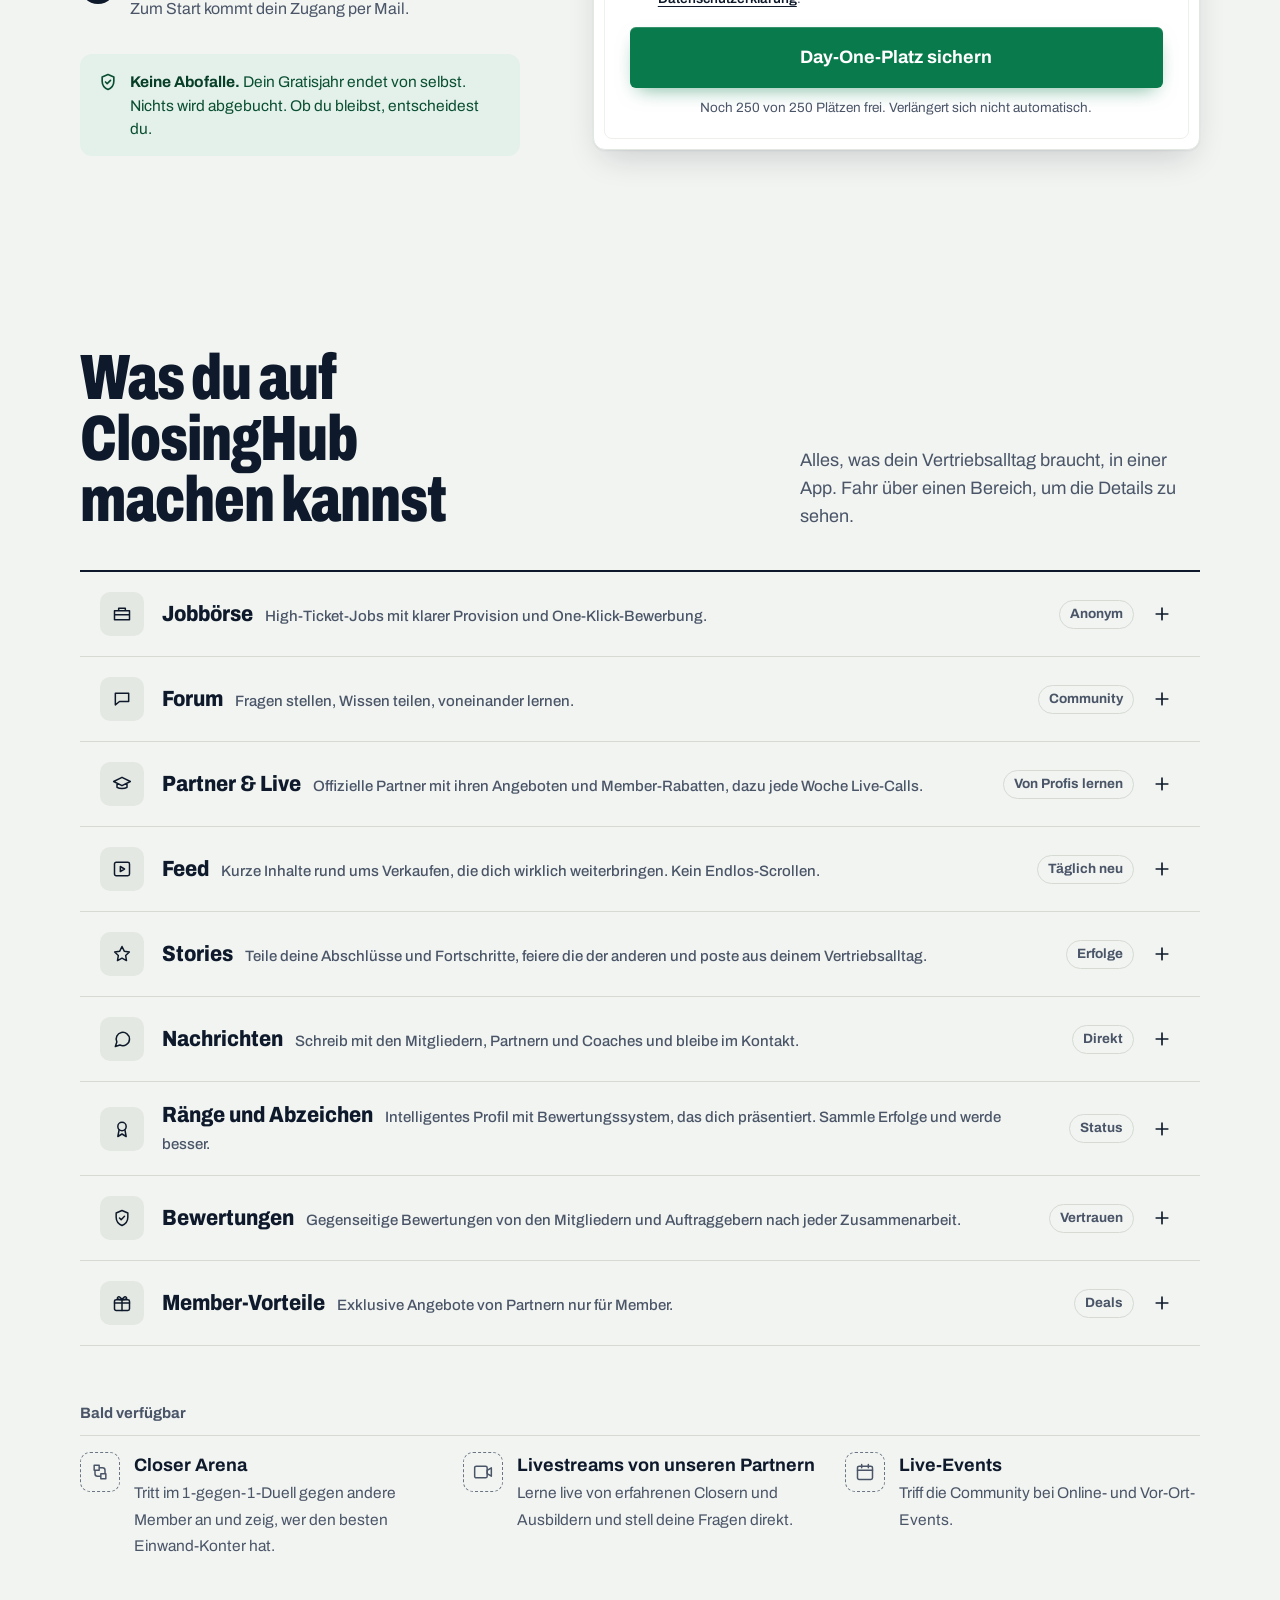
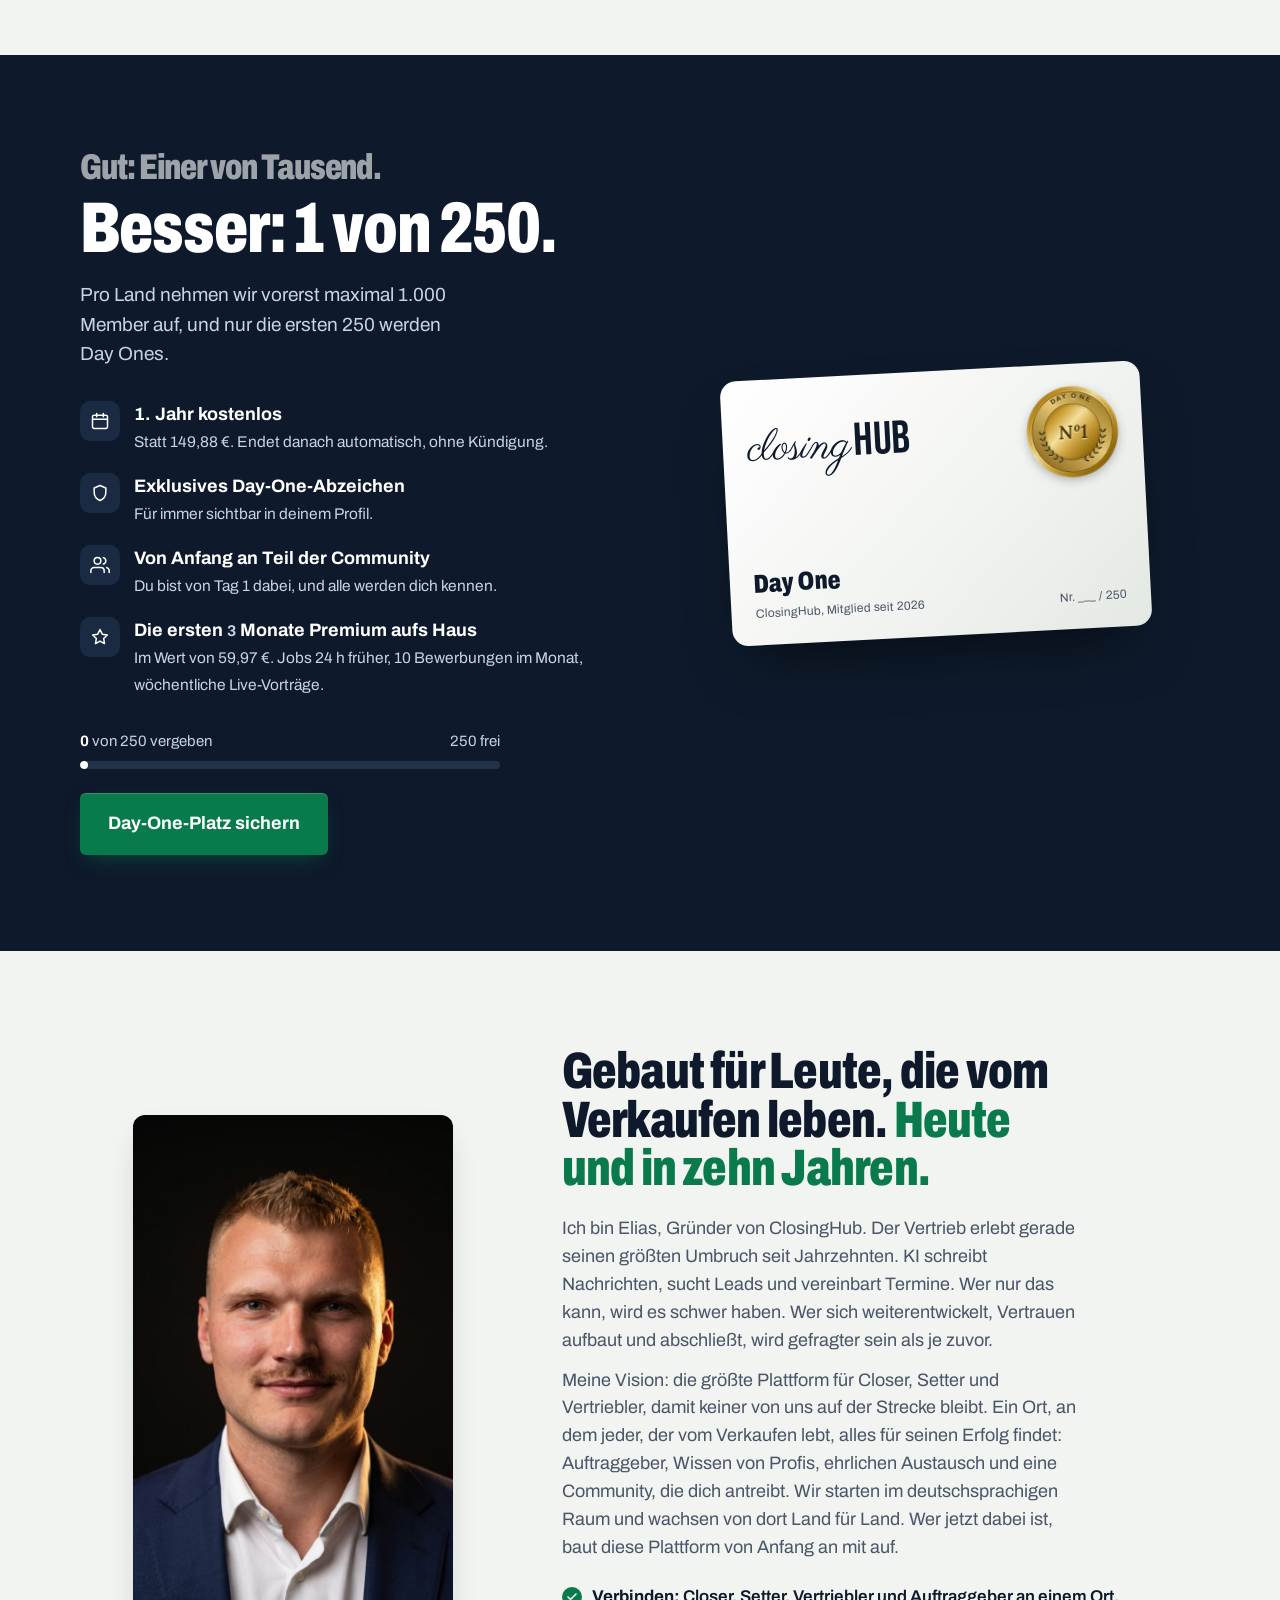
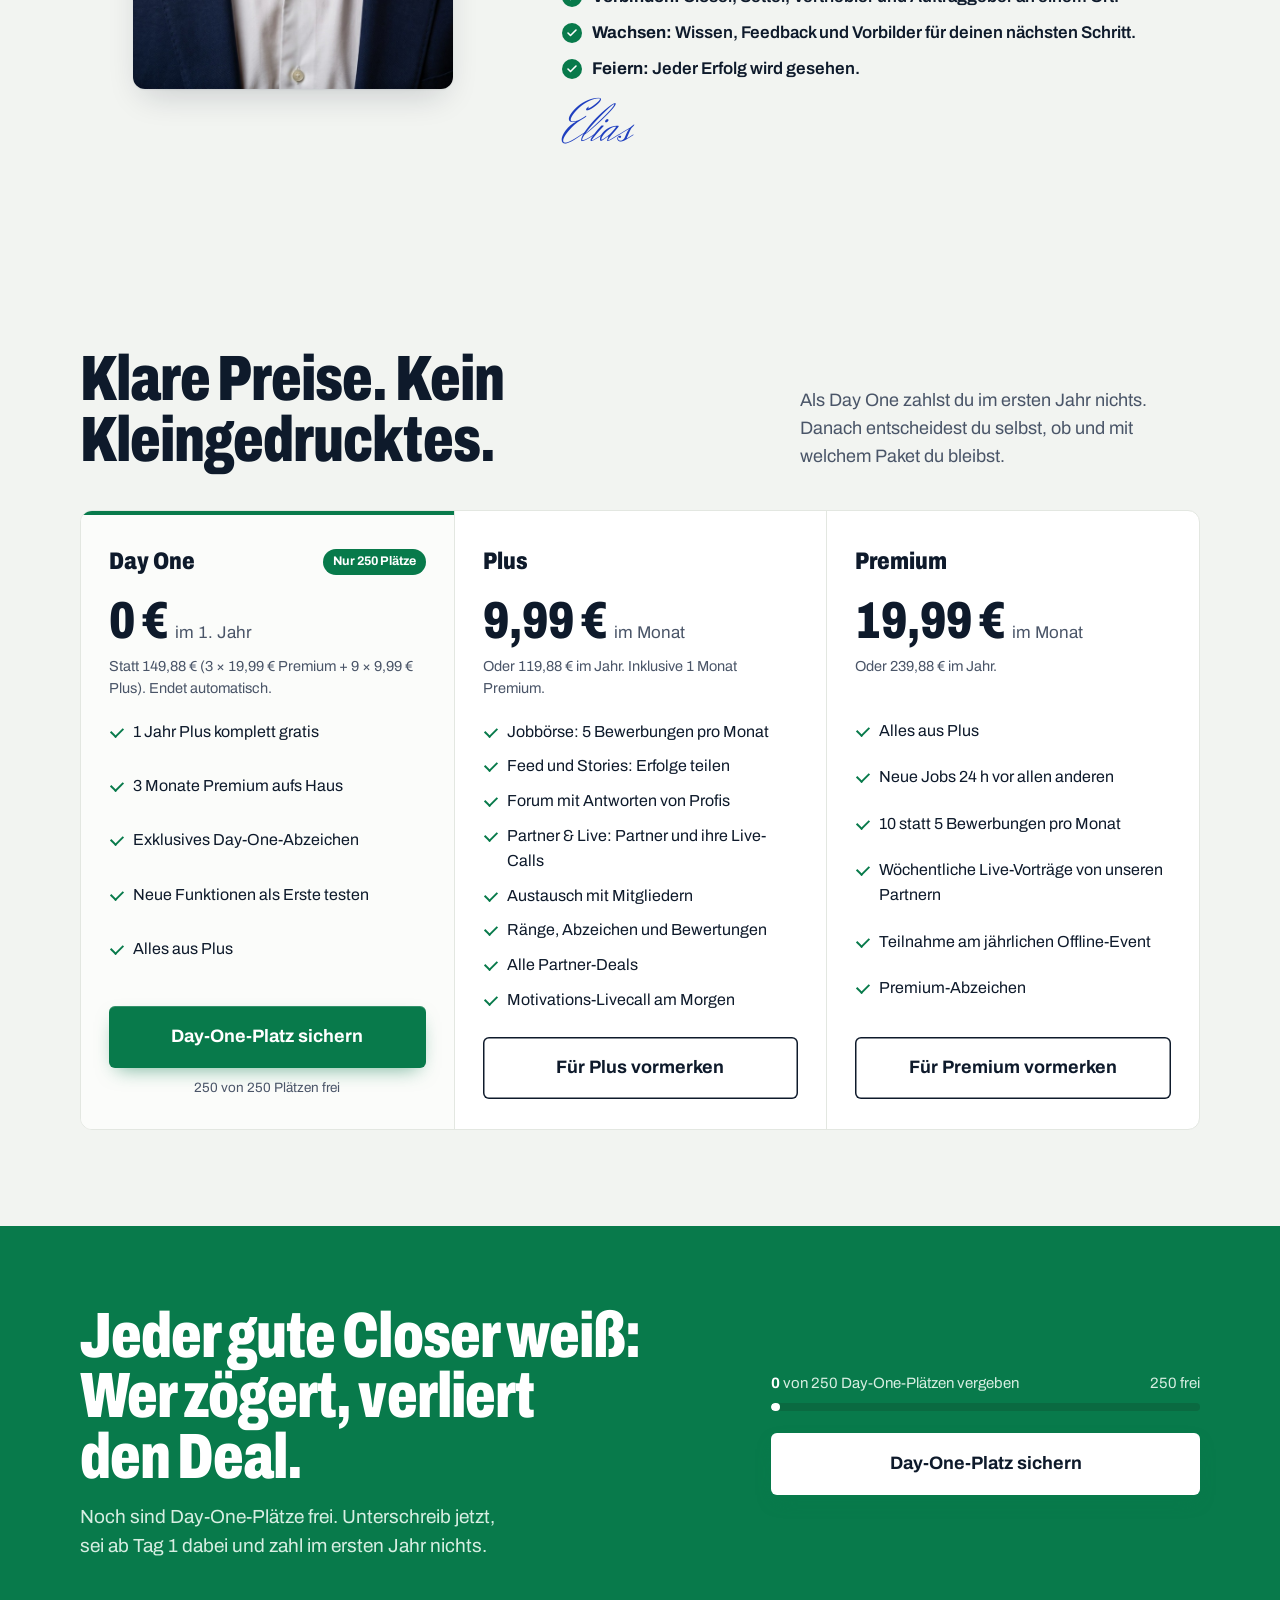
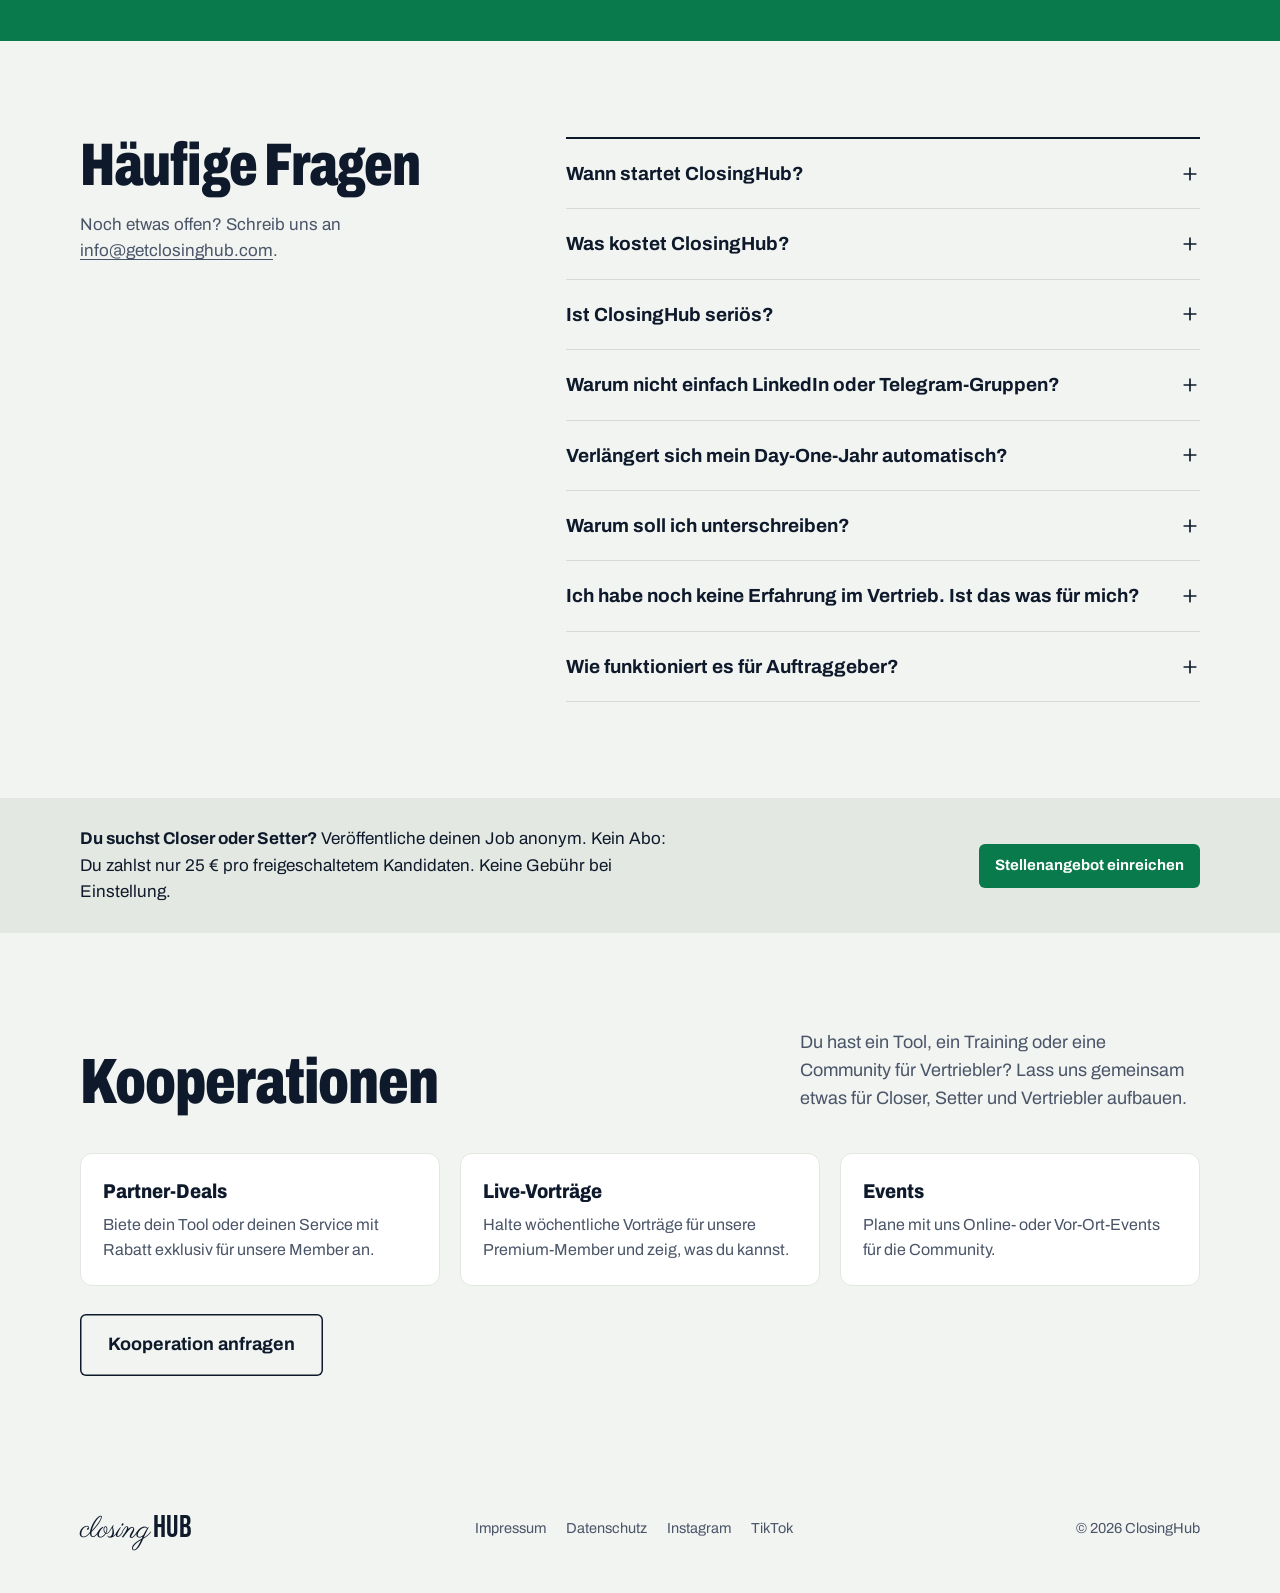
==== commit b312b5b6: "Add files via upload" ====
--- a/index.html
+++ b/index.html
@@ -4,7 +4,7 @@
 <meta charset="utf-8">
 <meta name="viewport" content="width=device-width, initial-scale=1">
 <title>ClosingHub – Jobs & Community für Closer, Setter und Vertriebler</title>
-<meta name="description" content="Die Plattform für Closer, Setter und Vertriebler: Closer- und Setter-Jobs mit klarer Provision, Community, Morgen-Livecall, Forum und Marktplatz. Die ersten 250 sind das erste Jahr kostenlos dabei.">
+<meta name="description" content="Die Plattform für Closer, Setter und Vertriebler: Closer- und Setter-Jobs mit klarer Provision, Community, Morgen-Livecall, Forum und Live-Calls mit Partnern. Die ersten 250 sind das erste Jahr kostenlos dabei.">
 <link rel="canonical" href="https://www.getclosinghub.com/">
 <meta name="robots" content="index,follow,max-image-preview:large">
 <meta property="og:type" content="website">
@@ -12,14 +12,14 @@
 <meta property="og:locale" content="de_DE">
 <meta property="og:url" content="https://www.getclosinghub.com/">
 <meta property="og:title" content="ClosingHub – Die Plattform für Closer, Setter und Vertriebler">
-<meta property="og:description" content="Jobs mit klarer Provision, Community, Morgen-Livecall, Forum und Marktplatz. Die ersten 250 sind das erste Jahr kostenlos dabei.">
+<meta property="og:description" content="Jobs mit klarer Provision, Community, Morgen-Livecall, Forum und Live-Calls mit Partnern. Die ersten 250 sind das erste Jahr kostenlos dabei.">
 <meta property="og:image" content="https://www.getclosinghub.com/og-image.png">
 <meta property="og:image:width" content="1200"><meta property="og:image:height" content="630">
 <meta name="twitter:card" content="summary_large_image">
 <meta name="twitter:title" content="ClosingHub – Die Plattform für Closer, Setter und Vertriebler">
-<meta name="twitter:description" content="Jobs mit klarer Provision, Community, Morgen-Livecall, Forum und Marktplatz.">
+<meta name="twitter:description" content="Jobs mit klarer Provision, Community, Morgen-Livecall, Forum und Live-Calls mit Partnern.">
 <meta name="twitter:image" content="https://www.getclosinghub.com/og-image.png">
-<script type="application/ld+json">{"@context": "https://schema.org", "@graph": [{"@type": "Organization", "@id": "https://www.getclosinghub.com/#org", "name": "ClosingHub", "url": "https://www.getclosinghub.com/", "logo": "https://www.getclosinghub.com/og-image.png", "email": "info@getclosinghub.com", "description": "ClosingHub ist die Plattform für Closer, Setter und Vertriebler im deutschsprachigen Raum: Jobbörse mit klarer Provision, Community, täglicher Motivations-Livecall, Forum und Marktplatz.", "sameAs": ["https://instagram.com/getclosinghub", "https://www.tiktok.com/@getclosinghub"], "founder": {"@type": "Person", "name": "Elias Schulz"}, "areaServed": ["DE", "AT", "CH"]}, {"@type": "WebSite", "@id": "https://www.getclosinghub.com/#website", "url": "https://www.getclosinghub.com/", "name": "ClosingHub", "inLanguage": "de", "publisher": {"@id": "https://www.getclosinghub.com/#org"}}, {"@type": "FAQPage", "@id": "https://www.getclosinghub.com/#faq", "mainEntity": [{"@type": "Question", "name": "Wann startet ClosingHub?", "acceptedAnswer": {"@type": "Answer", "text": "In Kürze. Alle auf der Warteliste bekommen zum Start eine Mail mit ihrem Zugang. Die ersten 250 sind als Day Ones das erste Jahr gratis dabei. Wer zuerst unterschreibt, hat den Platz."}}, {"@type": "Question", "name": "Was kostet ClosingHub?", "acceptedAnswer": {"@type": "Answer", "text": "Plus kostet 9,99 € im Monat oder 119,88 € im Jahr und enthält 1 Monat Premium. Premium kostet 19,99 € im Monat oder 239,88 € im Jahr. Die ersten 250 Member (Day Ones) bekommen 1 Jahr Mitgliedschaft gratis und die ersten 3 Monate Premium aufs Haus. Auftraggeber zahlen kein Abo, sondern nur 25 € pro freigeschaltetem Kandidaten – sonst nichts, auch nicht bei einer Einstellung."}}, {"@type": "Question", "name": "Ist ClosingHub seriös?", "acceptedAnswer": {"@type": "Answer", "text": "Auftraggeber veröffentlichen ihre Jobs mit Vergütung und zahlen für jeden Kandidaten, den sie freischalten. Wer nur Spam verschicken will, hat hier wenig davon. Nach jeder Zusammenarbeit bewertet ihr euch gegenseitig, und auffällige Profile kannst du melden und blockieren."}}, {"@type": "Question", "name": "Warum nicht einfach LinkedIn oder Telegram-Gruppen?", "acceptedAnswer": {"@type": "Answer", "text": "Dort gehen gute Jobs zwischen Werbung und Spam unter. Auf ClosingHub siehst du die Vergütung vorab, die besten Antworten im Forum stehen oben, und dein Profil zeigt deine Erfolge mit Rang, Abzeichen und Bewertungen."}}, {"@type": "Question", "name": "Verlängert sich mein Day-One-Jahr automatisch?", "acceptedAnswer": {"@type": "Answer", "text": "Nein. Nach 12 Monaten endet es von selbst, ohne Kündigung und ohne Abbuchung. Wir erinnern dich rechtzeitig per Mail. Wenn du bleiben willst, wählst du dein Paket selbst aus."}}, {"@type": "Question", "name": "Warum soll ich unterschreiben?", "acceptedAnswer": {"@type": "Answer", "text": "Weil du dir einen von nur 250 Plätzen reservierst. Die Unterschrift ist dein Handschlag mit uns. Sie kostet nichts und verpflichtet dich zu nichts."}}, {"@type": "Question", "name": "Ich habe noch keine Erfahrung im Vertrieb. Ist das was für mich?", "acceptedAnswer": {"@type": "Answer", "text": "Ja. Viele starten als Setter. Im Feed lernst du mit kurzen Inhalten, im Forum bekommst du Antworten von erfahrenen Closern, und im Marktplatz findest du Coachings, wenn du gezielt dazulernen willst."}}, {"@type": "Question", "name": "Wie funktioniert es für Auftraggeber?", "acceptedAnswer": {"@type": "Answer", "text": "Du veröffentlichst deinen Job anonym. Closer und Setter bewerben sich mit ihrem Profil. Erst wenn du einen Kontakt freischaltest, seht ihr euch gegenseitig. Stellst du jemanden ein, kostet dich das nichts extra. So bleibt alles fair und nachvollziehbar."}}]}]}</script>
+<script type="application/ld+json">{"@context": "https://schema.org", "@graph": [{"@type": "Organization", "@id": "https://www.getclosinghub.com/#org", "name": "ClosingHub", "url": "https://www.getclosinghub.com/", "logo": "https://www.getclosinghub.com/og-image.png", "email": "info@getclosinghub.com", "description": "ClosingHub ist die Plattform für Closer, Setter und Vertriebler im deutschsprachigen Raum: Jobbörse mit klarer Provision, Community, täglicher Motivations-Livecall, Forum und Live-Calls mit Partnern.", "sameAs": ["https://instagram.com/getclosinghub", "https://www.tiktok.com/@getclosinghub"], "founder": {"@type": "Person", "name": "Elias Schulz"}, "areaServed": ["DE", "AT", "CH"]}, {"@type": "WebSite", "@id": "https://www.getclosinghub.com/#website", "url": "https://www.getclosinghub.com/", "name": "ClosingHub", "inLanguage": "de", "publisher": {"@id": "https://www.getclosinghub.com/#org"}}, {"@type": "FAQPage", "@id": "https://www.getclosinghub.com/#faq", "mainEntity": [{"@type": "Question", "name": "Wann startet ClosingHub?", "acceptedAnswer": {"@type": "Answer", "text": "In Kürze. Alle auf der Warteliste bekommen zum Start eine Mail mit ihrem Zugang. Die ersten 250 sind als Day Ones das erste Jahr gratis dabei. Wer zuerst unterschreibt, hat den Platz."}}, {"@type": "Question", "name": "Was kostet ClosingHub?", "acceptedAnswer": {"@type": "Answer", "text": "Plus kostet 9,99 € im Monat oder 119,88 € im Jahr und enthält 1 Monat Premium. Premium kostet 19,99 € im Monat oder 239,88 € im Jahr. Die ersten 250 Member (Day Ones) bekommen 1 Jahr Mitgliedschaft gratis und die ersten 3 Monate Premium aufs Haus. Auftraggeber zahlen kein Abo, sondern nur 25 € pro freigeschaltetem Kandidaten – sonst nichts, auch nicht bei einer Einstellung."}}, {"@type": "Question", "name": "Ist ClosingHub seriös?", "acceptedAnswer": {"@type": "Answer", "text": "Auftraggeber veröffentlichen ihre Jobs mit Vergütung und zahlen für jeden Kandidaten, den sie freischalten. Wer nur Spam verschicken will, hat hier wenig davon. Nach jeder Zusammenarbeit bewertet ihr euch gegenseitig, und auffällige Profile kannst du melden und blockieren."}}, {"@type": "Question", "name": "Warum nicht einfach LinkedIn oder Telegram-Gruppen?", "acceptedAnswer": {"@type": "Answer", "text": "Dort gehen gute Jobs zwischen Werbung und Spam unter. Auf ClosingHub siehst du die Vergütung vorab, die besten Antworten im Forum stehen oben, und dein Profil zeigt deine Erfolge mit Rang, Abzeichen und Bewertungen."}}, {"@type": "Question", "name": "Verlängert sich mein Day-One-Jahr automatisch?", "acceptedAnswer": {"@type": "Answer", "text": "Nein. Nach 12 Monaten endet es von selbst, ohne Kündigung und ohne Abbuchung. Wir erinnern dich rechtzeitig per Mail. Wenn du bleiben willst, wählst du dein Paket selbst aus."}}, {"@type": "Question", "name": "Warum soll ich unterschreiben?", "acceptedAnswer": {"@type": "Answer", "text": "Weil du dir einen von nur 250 Plätzen reservierst. Die Unterschrift ist dein Handschlag mit uns. Sie kostet nichts und verpflichtet dich zu nichts."}}, {"@type": "Question", "name": "Ich habe noch keine Erfahrung im Vertrieb. Ist das was für mich?", "acceptedAnswer": {"@type": "Answer", "text": "Ja. Viele starten als Setter. Im Feed lernst du mit kurzen Inhalten, im Forum bekommst du Antworten von erfahrenen Closern, und in den Live-Calls unserer Partner lernst du direkt von Profis."}}, {"@type": "Question", "name": "Wie funktioniert es für Auftraggeber?", "acceptedAnswer": {"@type": "Answer", "text": "Du veröffentlichst deinen Job anonym. Closer und Setter bewerben sich mit ihrem Profil. Erst wenn du einen Kontakt freischaltest, seht ihr euch gegenseitig. Stellst du jemanden ein, kostet dich das nichts extra. So bleibt alles fair und nachvollziehbar."}}]}]}</script>
 <meta name="theme-color" content="#F2F4F1">
 <link rel="icon" href="data:image/svg+xml,%3Csvg xmlns=%22http://www.w3.org/2000/svg%22 viewBox=%220 0 64 64%22%3E%3Crect width=%2264%22 height=%2264%22 rx=%2214%22 fill=%22%230E1A2B%22/%3E%3Ctext x=%2232%22 y=%2248%22 text-anchor=%22middle%22 font-family=%22Arial,sans-serif%22 font-weight=%22900%22 font-size=%2244%22 fill=%22%23ffffff%22%3EH%3C/text%3E%3C/svg%3E">
 <link rel="stylesheet" href="assets/fonts/fonts.css">
@@ -1042,11 +1042,10 @@
               </div>
 
               <!-- ENTDECKEN -->
-              <div class="view scroll" data-view="1" id="disc" role="tabpanel" aria-label="Jobs, Forum und Marktplatz">
+              <div class="view scroll" data-view="1" id="disc" role="tabpanel" aria-label="Jobs und Forum">
                 <div class="segs" role="group" aria-label="Bereich">
                   <button type="button" aria-pressed="true" data-seg="jobs">Jobs</button>
                   <button type="button" aria-pressed="false" data-seg="forum">Forum</button>
-                  <button type="button" aria-pressed="false" data-seg="markt">Marktplatz</button>
                 </div>
                 <div class="pane on" data-pane="jobs">
                   <label class="search"><svg width="13" height="13" viewBox="0 0 24 24" fill="none" stroke="currentColor" stroke-width="2.2" stroke-linecap="round" aria-hidden="true"><circle cx="11" cy="11" r="7"/><path d="m20 20-3.5-3.5"/></svg><input id="job-q" type="search" placeholder="Jobs durchsuchen" aria-label="Jobs durchsuchen"></label>
@@ -1119,7 +1118,7 @@
             </div>
 
             <div class="tabs" role="tablist" aria-label="App-Bereiche">
-              <button type="button" role="tab" aria-selected="false" data-tab="1" aria-label="Entdecken: Jobs, Forum und Marktplatz"><svg viewBox="0 0 24 24" fill="none" stroke="currentColor" stroke-width="1.8" stroke-linecap="round" stroke-linejoin="round" aria-hidden="true"><circle cx="12" cy="12" r="9"/><path d="M3 12h18M12 3a14 14 0 0 1 0 18M12 3a14 14 0 0 0 0 18"/></svg></button>
+              <button type="button" role="tab" aria-selected="false" data-tab="1" aria-label="Entdecken: Jobs und Forum"><svg viewBox="0 0 24 24" fill="none" stroke="currentColor" stroke-width="1.8" stroke-linecap="round" stroke-linejoin="round" aria-hidden="true"><circle cx="12" cy="12" r="9"/><path d="M3 12h18M12 3a14 14 0 0 1 0 18M12 3a14 14 0 0 0 0 18"/></svg></button>
               <button type="button" role="tab" aria-selected="true" data-tab="0" aria-label="Feed"><svg viewBox="0 0 24 24" fill="none" stroke="currentColor" stroke-width="1.8" stroke-linecap="round" stroke-linejoin="round" aria-hidden="true"><rect x="3" y="3" width="18" height="18" rx="4"/><path d="M10 8.5v7l6-3.5z"/></svg></button>
               <button type="button" role="tab" aria-selected="false" data-tab="2" aria-label="Profil"><svg viewBox="0 0 24 24" fill="none" stroke="currentColor" stroke-width="1.8" stroke-linecap="round" stroke-linejoin="round" aria-hidden="true"><circle cx="12" cy="8" r="4"/><path d="M4 21a8 8 0 0 1 16 0"/></svg></button>
             </div>
@@ -1316,7 +1315,7 @@
           <li>Jobbörse: 5 Bewerbungen pro Monat</li>
           <li>Feed und Stories: Erfolge teilen</li>
           <li>Forum mit Antworten von Profis</li>
-          <li>Marktplatz: kaufen und verkaufen</li>
+          <li>Partner &amp; Live: Partner und ihre Live-Calls</li>
           <li>Austausch mit Mitgliedern</li>
           <li>Ränge, Abzeichen und Bewertungen</li>
           <li>Alle Partner-Deals</li>
@@ -1373,7 +1372,7 @@
       <details><summary>Warum nicht einfach LinkedIn oder Telegram-Gruppen?<svg width="20" height="20" viewBox="0 0 24 24" fill="none" stroke="currentColor" stroke-width="2" stroke-linecap="round" aria-hidden="true"><path d="M12 5v14M5 12h14"/></svg></summary><p>Dort gehen gute Jobs zwischen Werbung und Spam unter. Auf ClosingHub siehst du die Vergütung vorab, die besten Antworten im Forum stehen oben, und dein Profil zeigt deine Erfolge mit Rang, Abzeichen und Bewertungen.</p></details>
       <details><summary>Verlängert sich mein Day-One-Jahr automatisch?<svg width="20" height="20" viewBox="0 0 24 24" fill="none" stroke="currentColor" stroke-width="2" stroke-linecap="round" aria-hidden="true"><path d="M12 5v14M5 12h14"/></svg></summary><p>Nein. Nach 12 Monaten endet es von selbst, ohne Kündigung und ohne Abbuchung. Wir erinnern dich rechtzeitig per Mail. Wenn du bleiben willst, wählst du dein Paket selbst aus.</p></details>
       <details><summary>Warum soll ich unterschreiben?<svg width="20" height="20" viewBox="0 0 24 24" fill="none" stroke="currentColor" stroke-width="2" stroke-linecap="round" aria-hidden="true"><path d="M12 5v14M5 12h14"/></svg></summary><p>Weil du dir einen von nur <span data-total>250</span> Plätzen reservierst. Die Unterschrift ist dein Handschlag mit uns. Sie kostet nichts und verpflichtet dich zu nichts.</p></details>
-      <details><summary>Ich habe noch keine Erfahrung im Vertrieb. Ist das was für mich?<svg width="20" height="20" viewBox="0 0 24 24" fill="none" stroke="currentColor" stroke-width="2" stroke-linecap="round" aria-hidden="true"><path d="M12 5v14M5 12h14"/></svg></summary><p>Ja. Viele starten als Setter. Im Feed lernst du mit kurzen Inhalten, im Forum bekommst du Antworten von erfahrenen Closern, und im Marktplatz findest du Coachings, wenn du gezielt dazulernen willst.</p></details>
+      <details><summary>Ich habe noch keine Erfahrung im Vertrieb. Ist das was für mich?<svg width="20" height="20" viewBox="0 0 24 24" fill="none" stroke="currentColor" stroke-width="2" stroke-linecap="round" aria-hidden="true"><path d="M12 5v14M5 12h14"/></svg></summary><p>Ja. Viele starten als Setter. Im Feed lernst du mit kurzen Inhalten, im Forum bekommst du Antworten von erfahrenen Closern, und in den Live-Calls unserer Partner lernst du direkt von Profis.</p></details>
       <details><summary>Wie funktioniert es für Auftraggeber?<svg width="20" height="20" viewBox="0 0 24 24" fill="none" stroke="currentColor" stroke-width="2" stroke-linecap="round" aria-hidden="true"><path d="M12 5v14M5 12h14"/></svg></summary><p>Du veröffentlichst deinen Job anonym. Closer und Setter bewerben sich mit ihrem Profil. Erst wenn du einen Kontakt freischaltest, seht ihr euch gegenseitig. Stellst du jemanden ein, kostet dich das nichts extra. So bleibt alles fair und nachvollziehbar.</p></details>
     </div>
   </div>
@@ -1563,7 +1562,7 @@
 const FEATURES=[
   ['jobs','Jobbörse','Anonym','High-Ticket-Jobs mit klarer Provision und One-Klick-Bewerbung.',['Sehr guter Verdienst','Mit unserem ClosingHub-Bewertungssystem nutzt du dein Profil für die Bewerbung','Jobbestätigungen mit der Community feiern']],
   ['chat','Forum','Community','Fragen stellen, Wissen teilen, voneinander lernen.',['Einwände, Setting, Motivation, Mindset','Hilfreichste Antworten stehen oben','Umfragen und Erfolge']],
-  ['shop','Marktplatz','Passives Einkommen','Buche Experten oder verdiene mit deinem Wissen: Coaching, Training, Analysen, Skripte u. v. m.',['Coaching, Call-Analysen, Sprach- und Stimmtraining, Skripte und vieles mehr','Ausgewählte Partnerangebote und Angebote von den Mitgliedern','Sichere Bezahlung direkt über ClosingHub']],
+  ['coach','Partner & Live','Von Profis lernen','Offizielle Partner mit ihren Angeboten und Member-Rabatten, dazu jede Woche Live-Calls.',['Partnerprofile mit Angeboten und Rabattcodes','Live-Calls dieser und nächster Woche auf einen Blick','Als Member selbst einen Gastbeitrag halten']],
   ['play','Feed','Täglich neu','Kurze Inhalte rund ums Verkaufen, die dich wirklich weiterbringen. Kein Endlos-Scrollen.',['Zitate, Seminare, Member-Videos und vieles mehr','Du wählst deine Themen selbst','Timer und Atempause nach 5 Minuten statt Endlos-Scrollen']],
   ['star','Stories','Erfolge','Teile deine Abschlüsse und Fortschritte, feiere die der anderen und poste aus deinem Vertriebsalltag.',['Erfolge als Story posten','Glückwünsche direkt senden','Motivation jeden Tag']],
   ['msg','Nachrichten','Direkt','Schreib mit den Mitgliedern, Partnern und Coaches und bleibe im Kontakt.',['Text, Bilder und Sprachnachrichten','Lesebestätigung und Online-Status','Melden und Blockieren']],
@@ -1573,7 +1572,7 @@
 ];
 $('#spec').innerHTML=FEATURES.map(([ic,t,tag,d,li],i)=>`<div class="spec-row"><button type="button" aria-expanded="false" aria-controls="sp${i}"><span class="ico">${svg(IC[ic])}</span><h3>${t}<span class="sp-inl">${d}</span></h3><span class="tag">${tag}</span><span class="pm">${svg('<path d="M12 5v14M5 12h14"/>',20,2)}</span></button><div class="spec-body" id="sp${i}"><div><ul>${li.map(x=>`<li>${x}</li>`).join('')}</ul></div></div></div>`).join('');
 $$('.spec-row>button').forEach(b=>b.addEventListener('click',()=>{const r=b.parentElement,o=!r.classList.contains('open');r.classList.toggle('open',o);b.setAttribute('aria-expanded',o)}));
-const TICK=['Jobbörse','Marktplatz','Forum','Feed','Stories','Nachrichten','Ränge und Abzeichen','Closer Arena','Bewertungen','Member-Vorteile'];
+const TICK=['Jobbörse','Partner & Live','Forum','Feed','Stories','Nachrichten','Ränge und Abzeichen','Closer Arena','Bewertungen','Member-Vorteile'];
 $('#ticker').innerHTML=[...TICK,...TICK].map((t,i)=>`<span${i>=TICK.length?' aria-hidden="true"':''}>${t}</span>`).join('');
 
 /* =====================================================================
@@ -1707,10 +1706,9 @@
   ['top','Top-Jobs mit hoher Provision','Geprüfte Auftraggeber, hohe Tickets',1,2,2],
   ['play','Lerninhalte im Feed','Kurze Videos, Zitate, Seminar-Ausschnitte',2,1,2],
   ['chat','Forum mit Profi-Antworten','Einwände, Setting, High-Ticket, Mindset',2,2,1],
-  ['coach','Coaching und Training im Marktplatz','Setter- und Closing-Coaching, Call- und Chat-Analyse',2,2,1],
+  ['coach','Live-Calls mit Partnern','Vorträge, Fragerunden und Gastbeiträge',2,2,1],
   ['msg','Direkt vernetzt','Nachrichten mit Closern, Settern und Auftraggebern',2,1,2],
   ['medal','Ränge und Abzeichen','Erfolge sichtbar machen, im Spotlight landen',1,2,2],
-  ['tag','Eigene Services verkaufen','Skripte, Coachings, Call-Analysen',1,2,1],
   ['arena','Closer Arena','Einwand-Duelle 1 gegen 1 mit anderen Membern',2,2,1,true]
 ];
 const SEG=['Setter','Closer','Vertriebler'];
@@ -1724,7 +1722,7 @@
 
 /* =====================================================================
    App im Handy: Demo der echten App mit begrenzten Funktionen.
-   Feed, Reels, Stories, Jobs, Forum, Marktplatz, Profil mit Bewertungen.
+   Feed, Reels, Stories, Jobs, Forum, Profil mit Bewertungen.
    Führt sich selbst vor; eine Erklär-Blase beschreibt, was gerade zu sehen ist.
    ===================================================================== */
 const IMGSZ={feed:[540,1169],player:[540,1169],profile:[540,1169]};
@@ -2408,9 +2406,6 @@
   T('[data-fcat="einw"]',()=>catPage('einw'),2800),
   T('[data-thread="t1"]',()=>threadPage('t1',true),3800),
   [()=>closePage(),600],
-  T('[data-seg="markt"]',()=>seg('markt'),3000),
-  T('[data-offer="o2"]',()=>offerPage('o2'),3600),
-  [()=>closePage(),600],
   T('.tabs [data-tab="2"]',()=>go(2),3200),
   T('.ptabs [data-ptab="reviews"]',()=>ptab('reviews'),3600),
   T('.ptabs [data-ptab="videos"]',()=>ptab('videos'),3000),
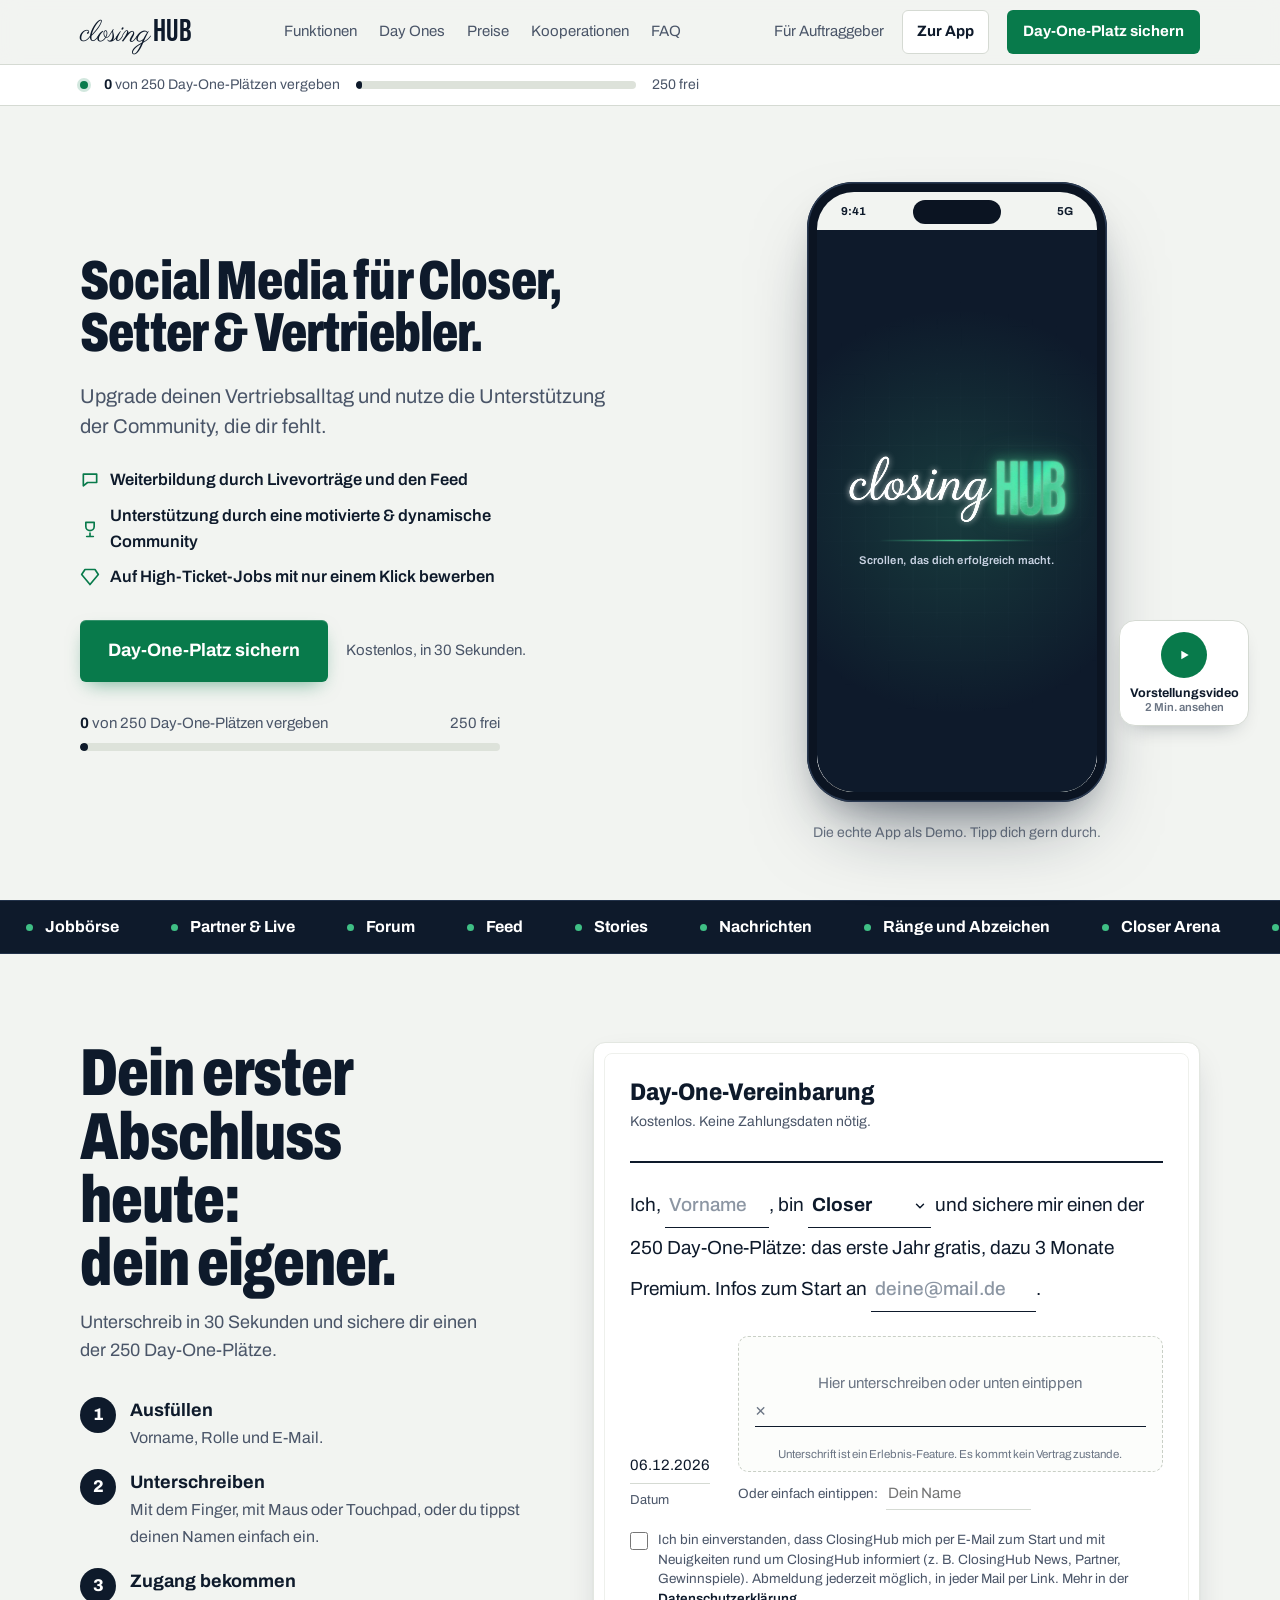
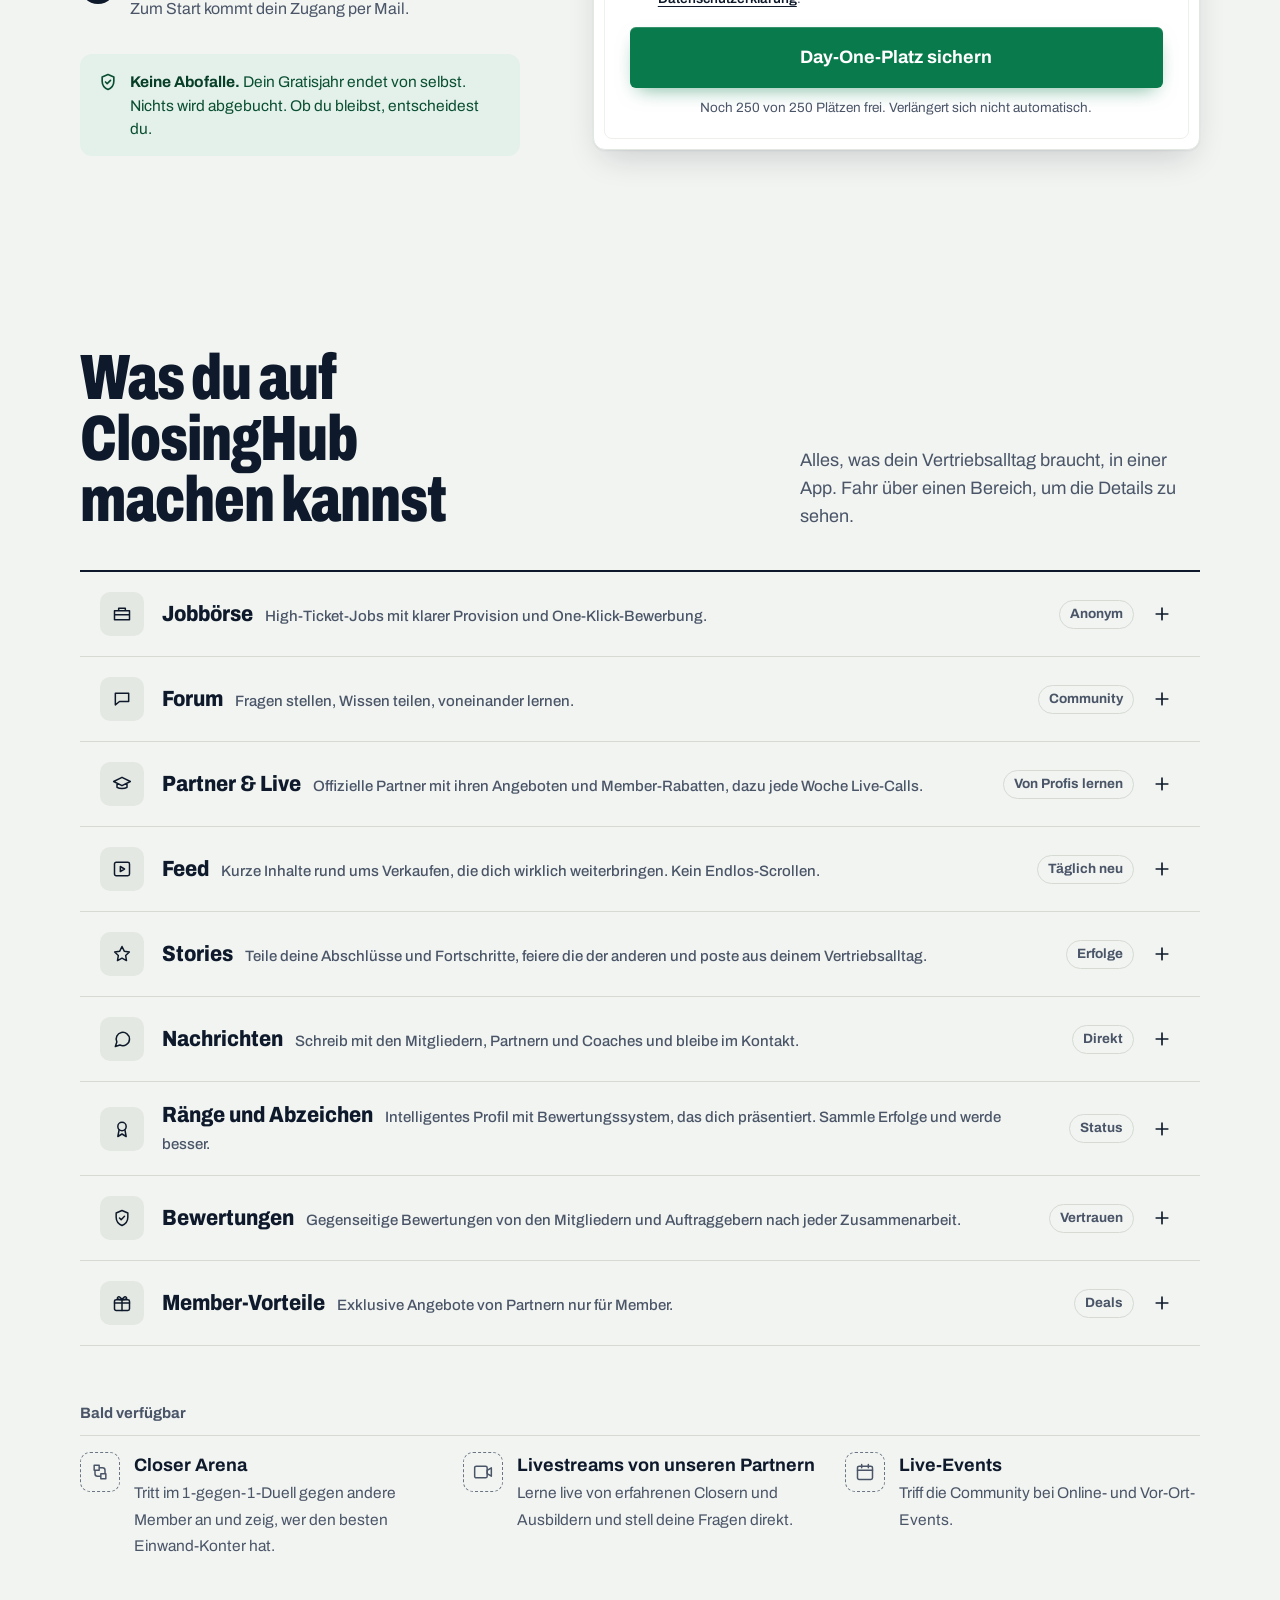
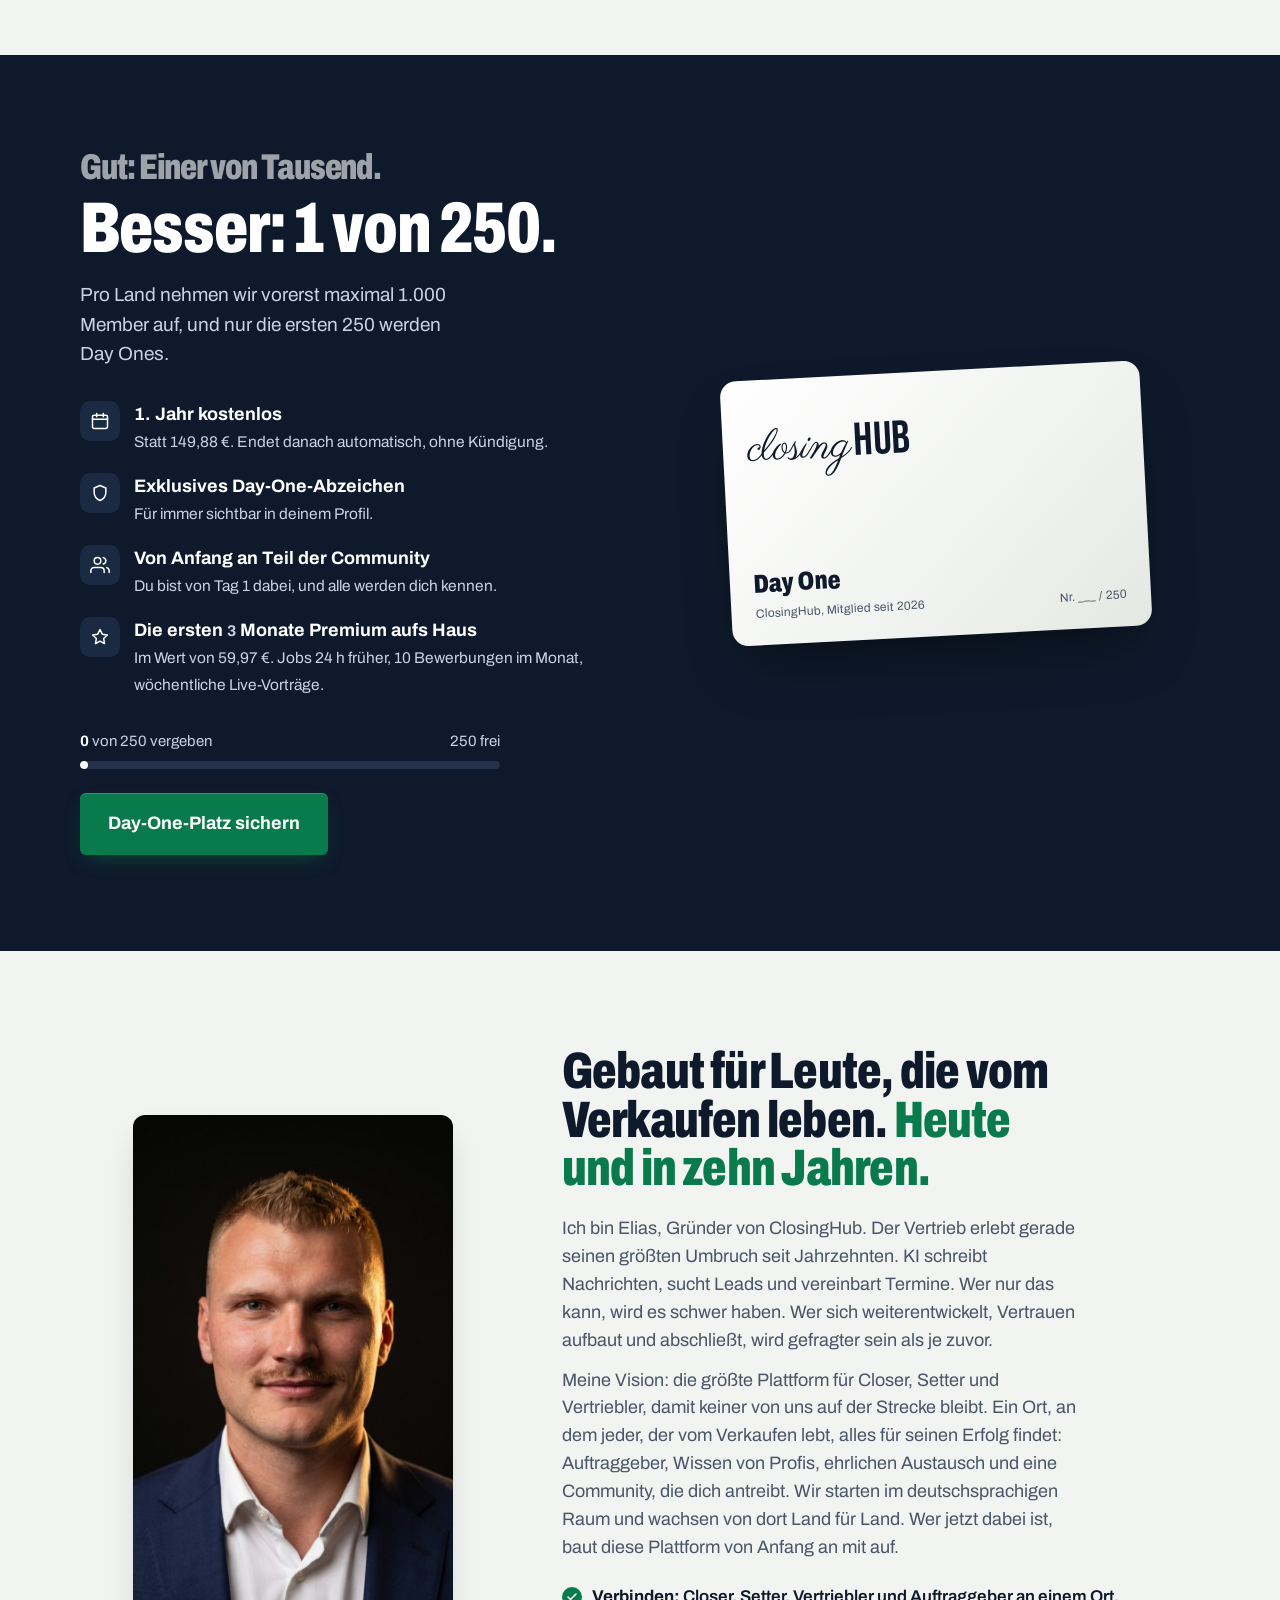
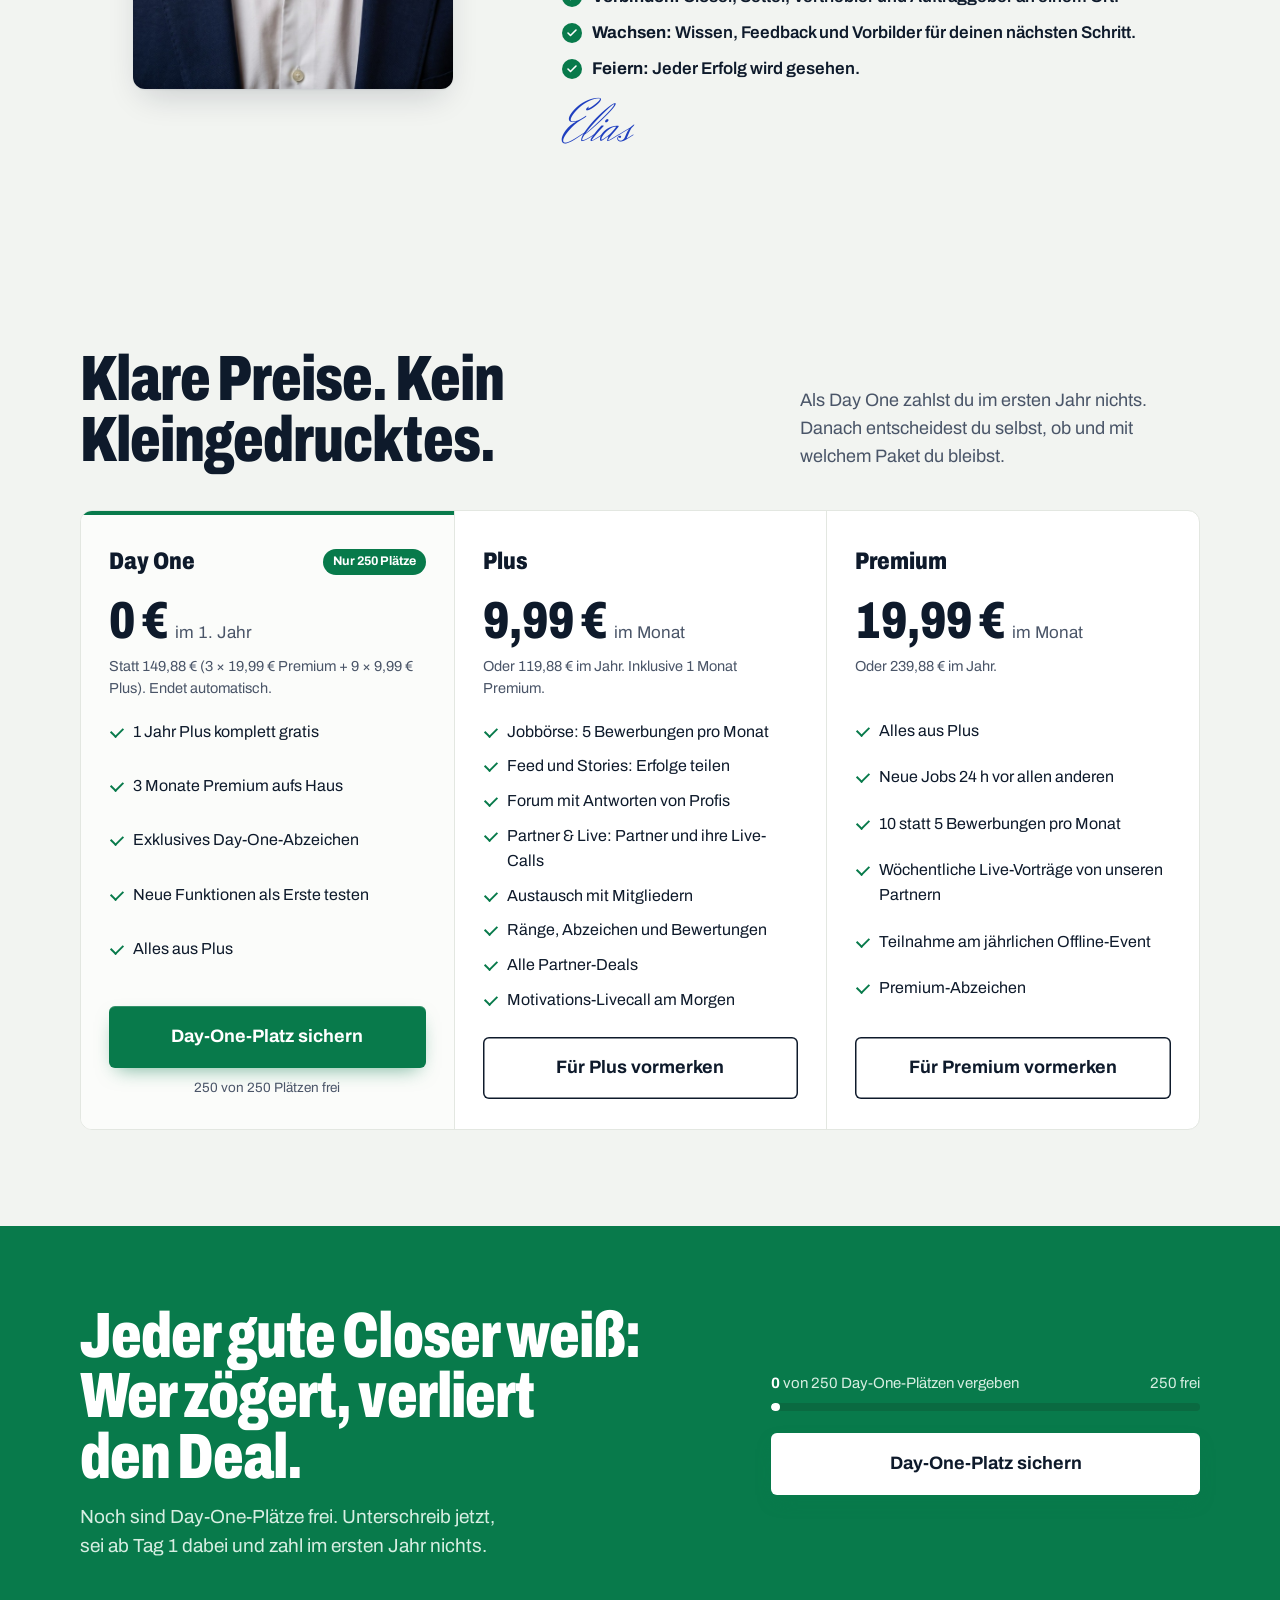
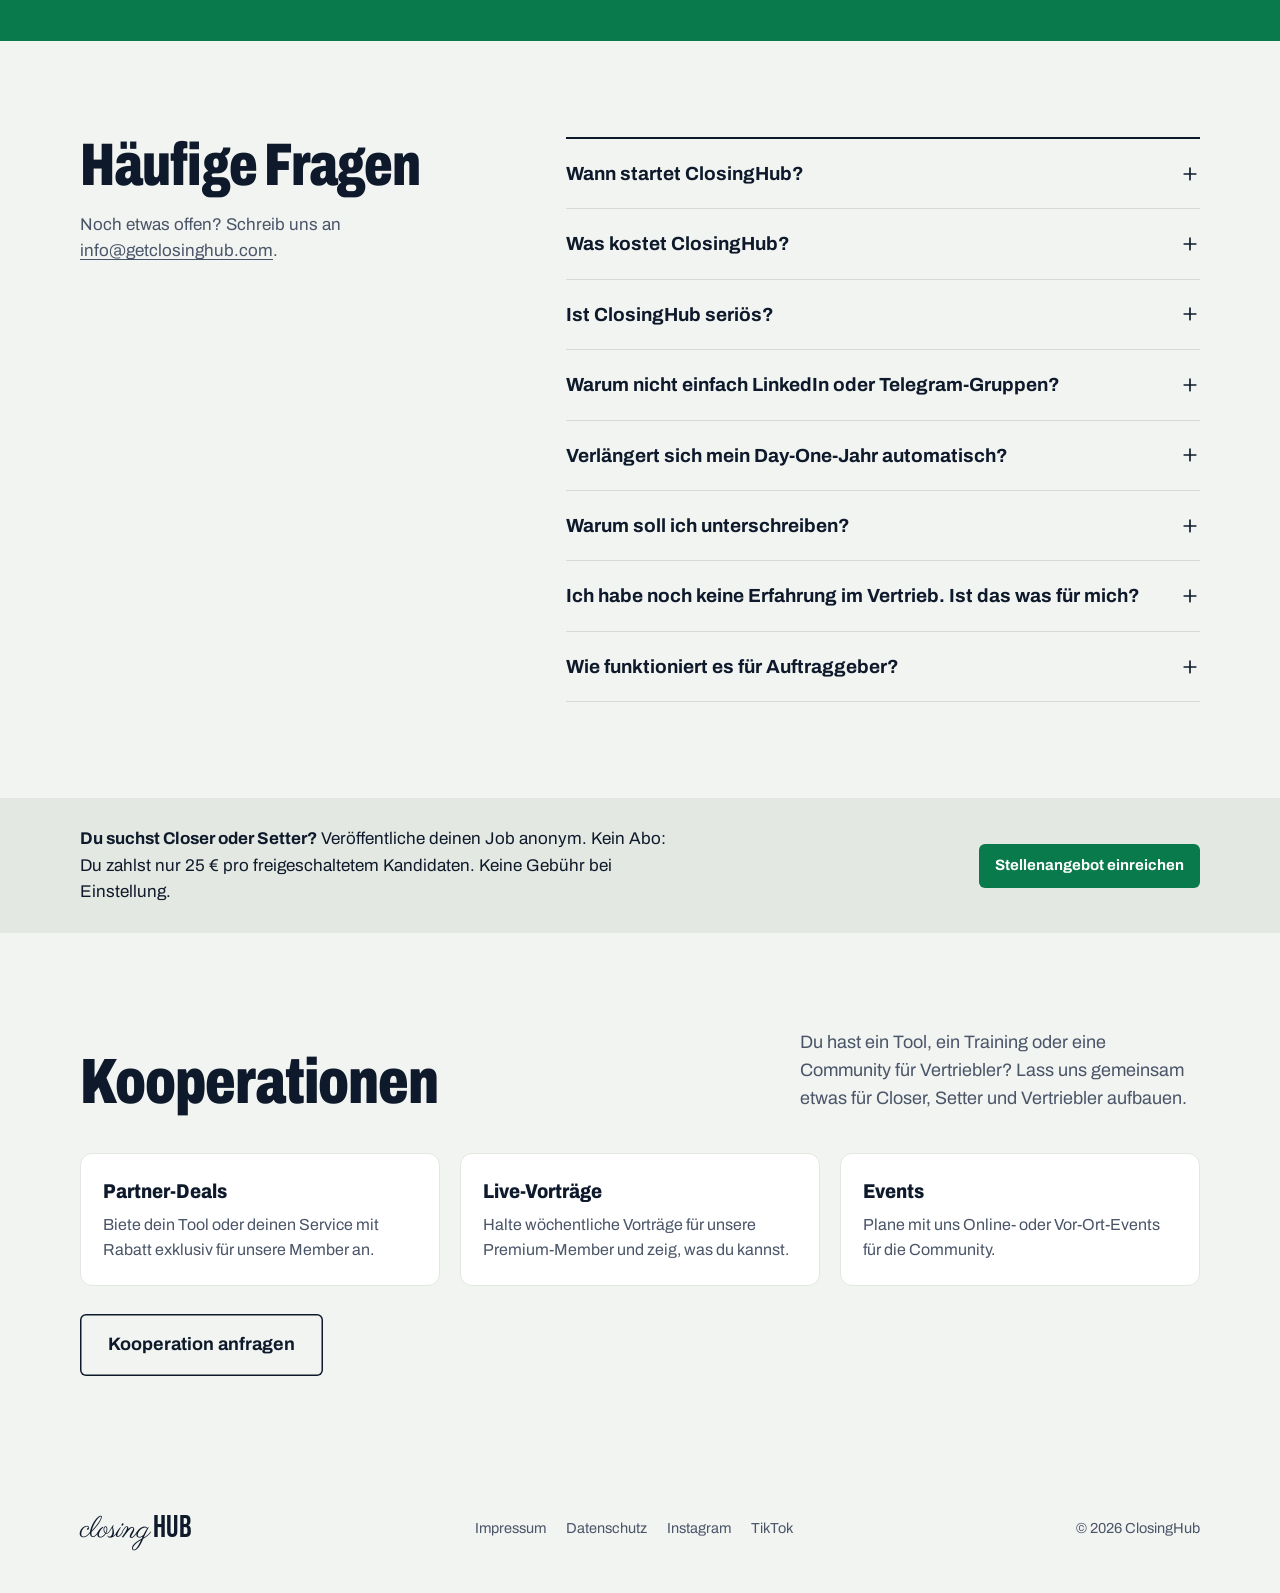
==== commit 2cad4437: "Add files via upload" ====
--- a/index.html
+++ b/index.html
@@ -118,6 +118,12 @@
 .notch{position:absolute;top:8px;left:50%;translate:-50% 0;width:88px;height:24px;border-radius:99px;background:#0B1422;z-index:20}
 .sbar{display:flex;justify-content:space-between;padding:12px 24px 0;height:38px;font-size:11.5px;font-weight:700;flex:none}
 .views{position:relative;flex:1;overflow:hidden}
+.app-wrap{flex:1;position:relative;overflow:hidden;background:var(--paper)}
+.app-load{position:absolute;inset:0;z-index:1;display:grid;place-items:center;background:var(--paper);transition:opacity .3s}
+.app-load .logo{opacity:.5;animation:appPulse 1.4s ease-in-out infinite alternate}
+@keyframes appPulse{to{opacity:1}}
+.app-wrap.ready .app-load{opacity:0;pointer-events:none}
+.app-frame{position:absolute;left:0;top:0;width:375px;height:100%;border:0;display:block;background:var(--paper);transform-origin:0 0}
 .view{position:absolute;inset:0;padding:4px 12px 12px;opacity:0;translate:-10px 0;transition:opacity .14s ease-out,translate .14s ease-out;pointer-events:none;overflow:hidden}
 .view.on{opacity:1;translate:0 0;pointer-events:auto;transition:opacity .3s var(--ease) .12s,translate .4s var(--ease) .12s}
 .scroll{overflow-y:auto;scrollbar-width:none;overscroll-behavior:contain;scroll-behavior:smooth}
@@ -1021,107 +1027,8 @@
           <div class="screen">
             <div class="notch" aria-hidden="true"></div>
             <div class="sbar num" aria-hidden="true"><span>9:41</span><span>5G</span></div>
-            <div class="views" id="views">
-
-              <!-- FEED -->
-              <div class="view scroll on" data-view="0" id="feed" role="tabpanel" aria-label="Feed">
-                <div class="stories" id="stories"></div>
-                <div class="fbar">
-                  <button class="fset-btn" type="button" id="fset-btn" aria-expanded="false" aria-controls="fset"><svg width="13" height="13" viewBox="0 0 24 24" fill="none" stroke="currentColor" stroke-width="2" stroke-linecap="round" stroke-linejoin="round" aria-hidden="true"><path d="M4 6h10M18 6h2M4 12h4M12 12h8M4 18h12M20 18h0"/><circle cx="16" cy="6" r="2"/><circle cx="10" cy="12" r="2"/><circle cx="18" cy="18" r="2"/></svg>Feed-Einstellungen<i class="chev" aria-hidden="true"></i></button>
-                  <button class="share-btn" type="button" data-share><svg width="12" height="12" viewBox="0 0 24 24" fill="none" stroke="currentColor" stroke-width="2.6" stroke-linecap="round" aria-hidden="true"><path d="M12 5v14M5 12h14"/></svg>Teilen</button>
-                </div>
-                <div class="fset" id="fset">
-                  <div class="fset-in">
-                    <div class="fs-row"><div><b>Atempause</b><span>Nach 5 Minuten Reels kurz durchatmen</span></div><button type="button" class="sw on" id="sw-breath" role="switch" aria-checked="true" aria-label="Atempause"><i></i></button></div>
-                    <div class="fs-row col"><b>Reels ausschalten nach</b><div class="seg3" id="rtimer" role="group" aria-label="Reel-Timer"><button type="button" data-min="5">5 Min.</button><button type="button" data-min="10" class="on">10 Min.</button><button type="button" data-min="15">15 Min.</button></div></div>
-                    <div class="fs-row col"><b>Diese Beiträge zeigen</b><div class="chips cw" id="ptypes"><button type="button" class="on" data-pt="video">Videos</button><button type="button" class="on" data-pt="erfolg">Erfolge</button><button type="button" class="on" data-pt="frage">Fragen</button><button type="button" class="on" data-pt="zitat">Zitate</button><button type="button" class="on" data-pt="job">Jobs</button></div></div>
-                  </div>
-                </div>
-                <div id="feedlist"></div>
-                <p class="feed-end" id="feed-end">Du bist auf dem neuesten Stand.</p>
-              </div>
-
-              <!-- ENTDECKEN -->
-              <div class="view scroll" data-view="1" id="disc" role="tabpanel" aria-label="Jobs und Forum">
-                <div class="segs" role="group" aria-label="Bereich">
-                  <button type="button" aria-pressed="true" data-seg="jobs">Jobs</button>
-                  <button type="button" aria-pressed="false" data-seg="forum">Forum</button>
-                </div>
-                <div class="pane on" data-pane="jobs">
-                  <label class="search"><svg width="13" height="13" viewBox="0 0 24 24" fill="none" stroke="currentColor" stroke-width="2.2" stroke-linecap="round" aria-hidden="true"><circle cx="11" cy="11" r="7"/><path d="m20 20-3.5-3.5"/></svg><input id="job-q" type="search" placeholder="Jobs durchsuchen" aria-label="Jobs durchsuchen"></label>
-                  <div class="chips" id="job-chips"><button type="button" class="on" data-jf="alle">Alle</button><button type="button" data-jf="closer">Closer</button><button type="button" data-jf="setter">Setter</button><button type="button" data-jf="coach">Coach</button><button type="button" data-jf="saved">Gemerkt</button></div>
-                  <div class="quota"><span>Bewerbungen diesen Monat</span><b class="num" id="quota-t">2 von 5</b><div class="qbar"><i id="quota-b"></i></div></div>
-                  <div id="joblist"></div>
-                </div>
-                <div class="pane" data-pane="forum">
-                  <div class="p-head"><h5>Forum</h5><button class="mini-btn" type="button" id="ask-btn">+ Frage stellen</button></div>
-                  <label class="search"><svg width="13" height="13" viewBox="0 0 24 24" fill="none" stroke="currentColor" stroke-width="2.2" stroke-linecap="round" aria-hidden="true"><circle cx="11" cy="11" r="7"/><path d="m20 20-3.5-3.5"/></svg><input id="forum-q" type="search" placeholder="Forum durchsuchen" aria-label="Forum durchsuchen"></label>
-                  <div id="forumcats"></div>
-                </div>
-                <div class="pane" data-pane="markt">
-                  <div class="p-head"><h5>Marktplatz</h5></div>
-                  <p class="p-sub">Member verkaufen Skripte, Call-Analysen und Coachings.</p>
-                  <div class="chips" id="mk-chips"><button type="button" class="on" data-mf="alle">Alle</button><button type="button" data-mf="skripte">Skripte</button><button type="button" data-mf="analyse">Call-Analysen</button><button type="button" data-mf="coaching">Coaching</button></div>
-                  <div id="offerlist"></div>
-                  <div class="note"><b>Eigenes Angebot?</b> Reich es per Mail oder telefonisch bei uns ein. Wir prüfen jedes Angebot persönlich.</div>
-                </div>
-              </div>
-
-              <!-- PROFIL -->
-              <div class="view scroll" data-view="2" id="prof" role="tabpanel" aria-label="Profil">
-                <div class="ph">
-                  <img class="pav" src="assets/app/elias_portraet_eng.jpg" alt="Profilbild von Elias" width="64" height="64">
-                  <div>
-                    <div><b>Elias</b></div>
-                    <div class="pchips"><span class="rk elite">4 Dealmaker</span><button type="button" class="medal-n num" id="medal-n"><svg width="10" height="10" viewBox="0 0 24 24" fill="none" stroke="currentColor" stroke-width="2.4" stroke-linecap="round" stroke-linejoin="round" aria-hidden="true"><circle cx="12" cy="15" r="6"/><path d="M8.5 9.8 6 3h4l2 4 2-4h4l-2.5 6.8"/></svg>12 Medaillen</button></div>
-                    <div class="fol num"><button type="button" data-ptab="reviews">★ <b>4,8</b> (27)</button><button type="button" id="fol-btn"><b>312</b> Follower</button><span><b>180</b> gefolgt</span></div>
-                  </div>
-                </div>
-                <p class="pinfo"><strong>Closer</strong>, 5 Jahre Erfahrung<br>Lebt in Spanien, spricht Deutsch und Englisch<br>High-Ticket Closer, B2B und Coaching</p>
-                <div class="badges" id="badges"></div>
-                <div class="ptabs" role="tablist" aria-label="Profilbereiche"><button type="button" class="on" data-ptab="posts">Beiträge</button><button type="button" data-ptab="videos">Videos</button><button type="button" data-ptab="reviews">Bewertungen</button></div>
-                <div class="ppane on" data-ppane="posts"><div class="pgrid" id="pgrid"></div></div>
-                <div class="ppane" data-ppane="videos"><div class="vgrid" id="vgrid"></div></div>
-                <div class="ppane" data-ppane="reviews"><div id="reviews"></div></div>
-              </div>
-
-              <!-- Unterseite (Job, Thema, Angebot) -->
-              <div class="page" id="page" aria-hidden="true">
-                <div class="pg-h"><button type="button" id="pg-back" aria-label="Zurück"><svg width="16" height="16" viewBox="0 0 24 24" fill="none" stroke="currentColor" stroke-width="2.4" stroke-linecap="round" stroke-linejoin="round" aria-hidden="true"><path d="m15 18-6-6 6-6"/></svg></button><b id="pg-t"></b></div>
-                <div class="pg-b" id="pg-b"></div>
-              </div>
-
-              <!-- Reels -->
-              <div class="reels" id="reels" aria-hidden="true">
-                <div class="reel-track" id="reel-track"></div>
-                <div class="r-top"><b>Member-Videos</b><span class="timer num" id="r-timer">Atempause in 5 Min.</span><button type="button" class="r-x" id="r-x" aria-label="Videos schließen">✕</button></div>
-                <div class="r-side num"><button type="button" class="like" id="r-like"><svg width="20" height="20" viewBox="0 0 24 24" fill="none" stroke="currentColor" stroke-width="2" stroke-linecap="round" stroke-linejoin="round" aria-hidden="true"><path d="M20.8 4.6a5.5 5.5 0 0 0-7.8 0L12 5.7l-1-1.1a5.5 5.5 0 0 0-7.8 7.8L12 21l8.8-8.6a5.5 5.5 0 0 0 0-7.8z"/></svg><em id="r-ln">0</em></button><button type="button" id="r-cmt"><svg width="20" height="20" viewBox="0 0 24 24" fill="none" stroke="currentColor" stroke-width="2" stroke-linecap="round" stroke-linejoin="round" aria-hidden="true"><path d="M21 12a8 8 0 0 1-11.5 7.2L4 21l1.8-5.5A8 8 0 1 1 21 12z"/></svg><em id="r-cn">0</em></button><button type="button" id="r-up" aria-label="Vorheriges Video"><svg width="18" height="18" viewBox="0 0 24 24" fill="none" stroke="currentColor" stroke-width="2.4" stroke-linecap="round" stroke-linejoin="round" aria-hidden="true"><path d="m6 15 6-6 6 6"/></svg></button><button type="button" id="r-down" aria-label="Nächstes Video"><svg width="18" height="18" viewBox="0 0 24 24" fill="none" stroke="currentColor" stroke-width="2.4" stroke-linecap="round" stroke-linejoin="round" aria-hidden="true"><path d="m6 9 6 6 6-6"/></svg></button></div>
-                <div class="r-prog"><i id="r-prog"></i></div>
-                <div class="r-dots" id="r-dots" aria-hidden="true"></div>
-                <div class="r-hint" id="r-hint">Nach oben wischen für mehr</div>
-              </div>
-
-              <!-- Stories -->
-              <div class="storyv" id="storyv" aria-hidden="true">
-                <div class="st-bars" id="st-bars"></div>
-                <div class="st-head"><span class="av" id="st-av"></span><b id="st-n"></b><span class="rk" id="st-r"></span><button type="button" class="r-x" id="st-x" aria-label="Story schließen">✕</button></div>
-                <button type="button" class="st-prev" id="st-prev" aria-label="Vorherige Story"></button>
-                <button type="button" class="st-next" id="st-next" aria-label="Nächste Story"></button>
-                <p class="st-t" id="st-t"></p>
-                <div class="st-reply"><input id="st-in" type="text" placeholder="Glückwunsch senden …" aria-label="Antwort auf die Story"><button type="button" id="st-send">Senden</button></div>
-              </div>
-
-              <div class="shade" id="shade"></div>
-              <div class="sheet" id="sh-gen" aria-hidden="true"><div id="gen"></div></div>
-              <div class="ptoast" id="ptoast" role="status"></div>
-              <span class="tap" id="tap" aria-hidden="true"></span>
-            </div>
-
-            <div class="tabs" role="tablist" aria-label="App-Bereiche">
-              <button type="button" role="tab" aria-selected="false" data-tab="1" aria-label="Entdecken: Jobs und Forum"><svg viewBox="0 0 24 24" fill="none" stroke="currentColor" stroke-width="1.8" stroke-linecap="round" stroke-linejoin="round" aria-hidden="true"><circle cx="12" cy="12" r="9"/><path d="M3 12h18M12 3a14 14 0 0 1 0 18M12 3a14 14 0 0 0 0 18"/></svg></button>
-              <button type="button" role="tab" aria-selected="true" data-tab="0" aria-label="Feed"><svg viewBox="0 0 24 24" fill="none" stroke="currentColor" stroke-width="1.8" stroke-linecap="round" stroke-linejoin="round" aria-hidden="true"><rect x="3" y="3" width="18" height="18" rx="4"/><path d="M10 8.5v7l6-3.5z"/></svg></button>
-              <button type="button" role="tab" aria-selected="false" data-tab="2" aria-label="Profil"><svg viewBox="0 0 24 24" fill="none" stroke="currentColor" stroke-width="1.8" stroke-linecap="round" stroke-linejoin="round" aria-hidden="true"><circle cx="12" cy="8" r="4"/><path d="M4 21a8 8 0 0 1 16 0"/></svg></button>
-            </div>
+            <!-- Die echte App im Demo-Modus: keine Datenbank, keine Anmeldung, immer aktuell -->
+            <div class="app-wrap"><div class="app-load" aria-hidden="true"><span class="logo"><span class="l1">closing</span><span class="l2">HUB</span></span></div><iframe class="app-frame" id="appframe" title="ClosingHub App-Demo" data-src="app.html?demo=1" loading="lazy" allow="autoplay"></iframe></div>
             <!-- Vorstellungsvideo: blendet sich über die Demo -->
             <div class="vplay paused" id="vplay" aria-hidden="true">
               <video id="vvid" playsinline preload="none" poster="assets/video/vorstellung.jpg" src="assets/video/vorstellung.mp4"></video>
@@ -1139,7 +1046,7 @@
         </div>
       </div>
       <div class="vbtn-row"><button type="button" class="vbtn" id="vbtn" aria-controls="vplay"><i><svg class="ic-p" width="16" height="16" viewBox="0 0 24 24" fill="currentColor" aria-hidden="true"><path d="M8 5.5v13l11-6.5z"/></svg><svg class="ic-x" width="15" height="15" viewBox="0 0 24 24" fill="none" stroke="currentColor" stroke-width="2.2" stroke-linecap="round" stroke-linejoin="round" aria-hidden="true"><rect x="7" y="3" width="10" height="18" rx="2.5"/></svg></i><span><span class="vbtn-t">Vorstellungsvideo</span><small class="vbtn-s">2 Min. ansehen</small></span></button></div>
-      <p class="phone-cap">App-Demo mit begrenzten Funktionen. Probier sie gern aus.</p>
+      <p class="phone-cap">Die echte App als Demo. Tipp dich gern durch.</p>
     </div>
   </div>
 </section>
@@ -1720,712 +1627,17 @@
   $$('[data-c]').forEach(c=>c.classList.toggle('hl',on&&c.dataset.c===k));
 }));
 
-/* =====================================================================
-   App im Handy: Demo der echten App mit begrenzten Funktionen.
-   Feed, Reels, Stories, Jobs, Forum, Profil mit Bewertungen.
-   Führt sich selbst vor; eine Erklär-Blase beschreibt, was gerade zu sehen ist.
-   ===================================================================== */
-const IMGSZ={feed:[540,1169],player:[540,1169],profile:[540,1169]};
-function applyCrops(root=document){
-  root.querySelectorAll('[data-crop]').forEach(el=>{
-    const [img,x,y,w,h]=el.dataset.crop.split(',').map((v,i)=>i?+v:v);const [W]=IMGSZ[img];
-    const ew=el.offsetWidth,eh=el.offsetHeight;if(!ew||!eh)return;
-    const s=Math.max(ew/w,eh/h);
-    el.style.backgroundImage=`url(assets/app/${img}.webp)`;
-    el.style.backgroundSize=`${W*s}px auto`;
-    el.style.backgroundPosition=`${-(x*s-(ew-w*s)/2)}px ${-(y*s-(eh-h*s)/2)}px`;
-  });
-}
-const phone=$('#phone'),tabs=$$('.tabs button'),views=$$('.view'),tap=$('#tap'),reels=$('#reels'),track=$('#reel-track'),shade=$('#shade'),feed=$('#feed'),disc=$('#disc'),prof=$('#prof'),storyv=$('#storyv'),page=$('#page');
 const esc=s=>String(s).replace(/[&<>"]/g,c=>({'&':'&amp;','<':'&lt;','>':'&gt;','"':'&quot;'}[c]));
-const SVG=(p,s=15,f='none')=>`<svg width="${s}" height="${s}" viewBox="0 0 24 24" fill="${f}" stroke="currentColor" stroke-width="2" stroke-linecap="round" stroke-linejoin="round" aria-hidden="true">${p}</svg>`;
-const P={
-  heart:'<path d="M20.8 4.6a5.5 5.5 0 0 0-7.8 0L12 5.7l-1-1.1a5.5 5.5 0 0 0-7.8 7.8L12 21l8.8-8.6a5.5 5.5 0 0 0 0-7.8z"/>',
-  chat:'<path d="M21 12a8 8 0 0 1-11.5 7.2L4 21l1.8-5.5A8 8 0 1 1 21 12z"/>',
-  send:'<path d="M22 2 11 13M22 2l-7 20-4-9-9-4z"/>',
-  trophy:'<path d="M8 21h8M12 17v4M7 4h10v5a5 5 0 0 1-10 0z"/><path d="M7 6H4a3 3 0 0 0 3 4M17 6h3a3 3 0 0 1-3 4"/>',
-  play:'<path d="M8 5v14l11-7z"/>',
-  mark:'<path d="M6 3h12v18l-6-4-6 4z"/>',
-  forum:'<path d="M4 5h16v10H9l-5 4z"/>',
-  phone:'<path d="M22 16.9v3a2 2 0 0 1-2.2 2 19.8 19.8 0 0 1-8.6-3.1 19.5 19.5 0 0 1-6-6A19.8 19.8 0 0 1 2.1 4.2 2 2 0 0 1 4.1 2h3a2 2 0 0 1 2 1.7c.1.9.4 1.8.7 2.7a2 2 0 0 1-.5 2.1L8 9.8a16 16 0 0 0 6 6l1.3-1.3a2 2 0 0 1 2.1-.4c.9.3 1.8.6 2.7.7a2 2 0 0 1 1.7 2z"/>',
-  target:'<circle cx="12" cy="12" r="9"/><circle cx="12" cy="12" r="5"/><circle cx="12" cy="12" r="1"/>',
-  bolt:'<path d="M13 2 3 14h9l-1 8 10-12h-9z"/>',
-  cal:'<rect x="3" y="5" width="18" height="16" rx="2"/><path d="M3 10h18M8 3v4M16 3v4"/>',
-  tool:'<rect x="3" y="4" width="18" height="12" rx="2"/><path d="M8 20h8M12 16v4"/>',
-  shield:'<path d="M12 3 5 6v5c0 4.5 3 8.2 7 10 4-1.8 7-5.5 7-10V6z"/>',
-  id:'<rect x="3" y="5" width="18" height="14" rx="2"/><circle cx="9" cy="11" r="2"/><path d="M14 10h4M14 14h4M6 16h6"/>',
-  coin:'<circle cx="12" cy="12" r="9"/><path d="M15 9.5c-.5-1-1.6-1.5-3-1.5-1.7 0-3 .9-3 2s1.3 1.7 3 2 3 .9 3 2-1.3 2-3 2c-1.4 0-2.5-.5-3-1.5M12 6.5V8M12 16v1.5"/>',
-  gem:'<path d="M6 3h12l4 6-10 12L2 9z"/><path d="M2 9h20"/>'
-};
-const ELI='assets/app/elias_portraet_eng.jpg';
-const PEOPLE={
-  Elias:{av:`<img class="av" src="${ELI}" alt="" style="object-position:50% 18%">`,r:'Dealmaker'},
-  Marco:{img:'assets/app/profil/marco.jpg',r:'Rising'},
-  Sofia:{img:'assets/app/profil/sofia.jpg',r:'Performer'},
-  Lena:{img:'assets/app/profil/lena.jpg',r:'Dealmaker'},
-  Amira:{img:'assets/app/profil/amira.jpg',r:'Starter'},
-  Jonas:{img:'assets/app/profil/jonas.jpg',r:'Starter'},
-  Felix:{img:'assets/app/profil/felix.jpg',r:'Performer'},
-  Tobias:{img:'assets/app/profil/tobias.jpg',r:'Dealmaker'},
-  Hannah:{img:'assets/app/profil/hannah.jpg',r:'Rising'},
-  Mia:{img:'assets/app/profil/mia.jpg',r:'Starter'},
-  David:{img:'assets/app/profil/david.jpg',r:'Performer'},
-  ClosingHub:{i:'CH',r:''}
-};
-const RKN={Starter:1,Rising:2,Performer:3,Dealmaker:4,Rainmaker:5},rkLabel=r=>(RKN[r]?RKN[r]+' ':'')+r;
-const rkCls=r=>r==='Performer'?' pro':(r==='Dealmaker'||r==='Rainmaker')?' elite':'';
-const rk=r=>r?`<span class="rk${rkCls(r)}">${rkLabel(r)}</span>`:'';
-function av(n,s=28){const p=PEOPLE[n]||{i:n.slice(0,2).toUpperCase()};const st=`width:${s}px;height:${s}px`;
-  if(n==='Elias')return `<img class="av" data-prof="Elias" src="${ELI}" alt="" style="${st};object-position:50% 18%">`;
-  if(p.img)return `<img class="av" data-prof="${n}" src="${p.img}" alt="" style="${st}">`;
-  if(p.c)return `<span class="av crop" data-prof="${n}" data-crop="${p.c}" style="${st}"></span>`;
-  return `<span class="av ${n==='ClosingHub'?'ch':'ini'}"${n==='ClosingHub'?'':` data-prof="${n}"`} style="${st}">${p.i}</span>`}
-let cur=0,segNow='jobs',paused=false,visible=false,userHold=0,step=0;
-
-/* ---------- Erklär-Blase: beschreibt immer, was gerade gezeigt wird ---------- */
-const EX={
-  feed:['Feed','Erfolge, Videos und Fragen der Community','Hier siehst du, was andere Closer und Setter gerade schaffen.'],
-  fset:['Feed-Einstellungen','Du bestimmst, was du siehst','Atempause an oder aus, Reel-Timer auf 5, 10 oder 15 Minuten und die Beitragsarten wählen.'],
-  reels:['Member-Videos','Kurze Tipps aus dem Vertriebsalltag','Nach oben wischen für das nächste Video. Der Timer schaltet die Reels nach deiner Zeit aus.'],
-  story:['Stories','Erfolge des Tages','Members teilen ihre Abschlüsse. Du gratulierst direkt in der Story.'],
-  share:['Teilen','Erfolg, Video oder Frage posten','Was du teilst, erscheint sofort oben im Feed.'],
-  comments:['Kommentare','Direkt austauschen','Frag nach, gratuliere oder gib einen Tipp. Dein Kommentar erscheint sofort.'],
-  jobs:['Jobbörse','Geprüfte Jobs mit klarer Provision','Suchen, nach Rolle filtern und Jobs merken. Plus: 5 Bewerbungen im Monat, Premium: 10.'],
-  job:['Job-Details','Alles auf einen Blick','Provision, Ticket und Umfang. Bewerben mit einem Klick, der Auftraggeber bleibt bis zur Freischaltung anonym.'],
-  forum:['Forum','Fragen stellen, Profis antworten','Themen nach Bereich sortiert. Durchsuch das Forum oder stell deine eigene Frage.'],
-  fcat:['Themen','Alle Fragen zu diesem Bereich','Die aktivsten Themen stehen oben. Tipp auf ein Thema für die Antworten.'],
-  thread:['Antworten','Die hilfreichste Antwort steht oben','Markier Antworten als hilfreich oder antworte selbst.'],
-  ask:['Frage stellen','Bereich wählen, Frage schreiben','Deine Frage erscheint im Forum und im Feed.'],
-  markt:['Marktplatz','Wissen von Membern kaufen','Skripte, Call-Analysen und Coachings. Eigene Angebote reichst du bei uns ein.'],
-  offer:['Angebot','Bewertungen helfen bei der Wahl','Lies, was andere Käufer sagen, bevor du kaufst.'],
-  buy:['Kauf','In der Demo wird nichts berechnet','Nach dem Kauf findest du das Angebot in deinem Profil.'],
-  profil:['Profil','Dein Ruf im Vertrieb','Rang, Abzeichen und Medaillen zeigen Auftraggebern, was du kannst.'],
-  posts:['Beiträge','Deine Tipps und Erfolge','Alles, was du im Feed geteilt hast.'],
-  videos:['Videos','Deine Member-Videos','Kurze Videos, die andere im Feed und in den Reels sehen.'],
-  reviews:['Bewertungen','Auftraggeber bewerten dich','Nach jeder Zusammenarbeit gibt es Sterne und ein kurzes Feedback.'],
-  medals:['Medaillen','Für Aktivität in der App','Medaillen werden gezählt, zum Beispiel für Kommentare, Lernstunden oder weitere Jobs.'],
-  badge:['Abzeichen','Sichtbar für alle','Abzeichen sind Auszeichnungen, zum Beispiel Day One, High-Ticket oder dein erster Job über ClosingHub.'],
-  partner:['Partner-Profil','Einer von 5 offiziellen Partnern','Geprüfte Experten mit Siegel, Leistungen, Member-Rabatt und Live-Vorträgen für Premium-Member.'],
-  member:['Member-Profil','Wer steckt dahinter?','Rang, Bewertungen und Beiträge auf einen Blick. Folgen oder direkt eine Nachricht schreiben.']
-};
-const nt=$('#ntoast');let exNow='',exT=0;
-function hideEx(){clearTimeout(exT);nt.classList.remove('in')}
-function placeEx(el){
-  const st=$('.stage').getBoundingClientRect(),pr=phone.getBoundingClientRect(),w=nt.offsetWidth||224,h=nt.offsetHeight||90,gap=16;
-  const txt=$('.hero .wrap>div:first-child').getBoundingClientRect();
-  nt.classList.remove('left','right');
-  let x;
-  if(pr.left-gap-w>=txt.right+8){x=pr.left-st.left-gap-w;nt.classList.add('left')}
-  else if(innerWidth-pr.right-gap-w>=8){x=pr.right-st.left+gap;nt.classList.add('right')}
-  else{x=pr.left-st.left-w+26;nt.classList.add('left')}
-  let cy=pr.top+pr.height*.32;
-  if(el){const r=el.getBoundingClientRect();if(r.height&&r.bottom>pr.top&&r.top<pr.bottom)cy=Math.min(Math.max(r.top+r.height/2,pr.top+60),pr.bottom-70)}
-  let top=cy-h/2;top=Math.min(Math.max(top,pr.top+10),pr.bottom-h-10);
-  nt.style.setProperty('--ay',(cy-top)+'px');
-  nt.style.left=x+'px';nt.style.top=(top-st.top)+'px';
-}
-function explain(k,el){
-  exNow=k;clearTimeout(exT);nt.classList.remove('in');
-  const e=EX[k];if(!e||innerWidth<=760)return;
-  exT=setTimeout(()=>{
-    if(exNow!==k)return;
-    nt.innerHTML=`<small>${e[0]}</small><b>${e[1]}</b><p>${e[2]}</p>`;
-    placeEx(typeof el==='string'?$(el):el);nt.classList.add('in');
-  },reduce?0:380);
-}
-
-/* ---------- Grundfunktionen ---------- */
-function tapAt(el){
-  if(reduce||!el)return;
-  const vr=$('#views').getBoundingClientRect(),r=el.getBoundingClientRect();
-  tap.style.left=(r.left+r.width/2-vr.left)+'px';tap.style.top=(r.top+r.height/2-vr.top)+'px';
-  tap.classList.remove('go');void tap.offsetWidth;tap.classList.add('go');
-}
-function ptoast(t){const p=$('#ptoast');p.textContent=t;p.classList.add('on');clearTimeout(ptoast.t);ptoast.t=setTimeout(()=>p.classList.remove('on'),1800)}
-function closeSheets(){$('#sh-gen').classList.remove('on');$('#sh-gen').setAttribute('aria-hidden','true');shade.classList.remove('on')}
-function gen(html,k){$('#gen').innerHTML=html;const s=$('#sh-gen');s.classList.add('on');s.setAttribute('aria-hidden','false');shade.classList.add('on');applyCrops(s);if(k)explain(k,s)}
-
-/* ---------- Unterseiten mit Zurück ---------- */
-let stack=[];
-function openPage(t,html,k,keep){
-  if(!keep)stack=[];
-  stack.push({t,html,k});renderPage();
-}
-function renderPage(){
-  const p=stack[stack.length-1];
-  $('#pg-t').textContent=p.t;$('#pg-b').innerHTML=p.html;$('#pg-b').scrollTop=0;
-  page.classList.add('on');page.setAttribute('aria-hidden','false');applyCrops(page);explain(p.k,page.querySelector('.pg-b>*'));
-}
-function back(){stack.pop();if(stack.length)renderPage();else{closePage();explainView()}}
-function closePage(){stack=[];page.classList.remove('on');page.setAttribute('aria-hidden','true')}
-
-/* ---------- Feed ---------- */
-let breath=true,rMin=10;const ptypes=new Set(['video','erfolg','frage','zitat','job']);
-const POSTS=[
-  {id:'sofia',type:'video',n:'Sofia',clip:'feed/sofia',reel:0,cap:'Mein Opener für kalte Leads: von 8 % auf 23 % Antwortquote.',dur:'0:30',likes:118,tags:'#Setting #Opener',cm:10},
-  {id:'lena',type:'erfolg',n:'Lena',text:'<b>6. Hire über ClosingHub.</b> Rang Dealmaker gehalten, danke an alle, die mir im Forum geholfen haben.',cong:31,cm:7},
-  {id:'e_tobias',type:'erfolg',n:'Tobias',text:'<b>41 Abschlüsse im Team diesen Monat.</b> Rekord für uns acht. Danke an alle, die im Forum ihre Skripte geteilt haben.',cong:52,cm:9},
-  {id:'elias1',type:'video',n:'Elias',clip:'clip_elias1',reel:1,cap:'Angebot in 60 Sekunden: so baue ich es auf.',dur:'0:08',likes:96,tags:'#Closing #Pitch',cm:3},
-  {id:'z_disziplin',type:'zitat',n:'ClosingHub',text:'„Motivation bringt dich in den ersten Call. Disziplin bringt dich in den hundertsten.“',reel:5,likes:344,cm:26},
-  {id:'v_jonas',type:'video',n:'Jonas',clip:'feed/jonas',reel:9,cap:'Die ersten 7 Sekunden am Telefon entscheiden.',dur:'0:30',likes:87,tags:'#Setting #Telefon',cm:4},
-  {id:'jonas',type:'frage',n:'Jonas',thread:'t1',cm:0},
-  {id:'e_amira',type:'erfolg',n:'Amira',text:'<b>Erster gebuchter Termin als Setterin.</b> 61 Nachrichten, 9 Antworten, 1 Termin. Morgen geht es weiter.',cong:24,cm:6},
-  {id:'f_t3',type:'frage',n:'',thread:'t3'},
-  {id:'v_amira',type:'video',n:'Amira',clip:'feed/amira',reel:10,cap:'Meine erste Woche als Setterin, ehrliche Zahlen.',dur:'0:30',likes:143,tags:'#Setting #Anfänger',cm:5},
-  {id:'marco',type:'video',n:'Marco',clip:'feed/marco',reel:3,cap:'Der Preis-Einwand ist fast nie der Preis.',dur:'0:30',likes:152,tags:'#Closing #Einwände',cm:22},
-  {id:'e_david',type:'erfolg',n:'David',text:'<b>Erster Solar-Deal über 18.000 €.</b> Nach 50 getrackten Calls war klar: Mein Problem war der Einstieg, nicht der Preis.',cong:46,cm:11},
-  {id:'zitat',type:'zitat',n:'ClosingHub',text:'„Ein Einwand ist kein Nein. Er ist eine Bitte um mehr Sicherheit.“',reel:4,likes:128,cm:13},
-  {id:'v_david',type:'video',n:'David',clip:'feed/david',reel:11,cap:'50 Calls getrackt: mein Problem war nicht der Preis.',dur:'0:30',likes:121,tags:'#Closing #Solar',cm:4},
-  {id:'e_sofia',type:'erfolg',n:'Sofia',text:'<b>23 % Antwortquote auf kalte Instagram-Leads.</b> Vorher waren es 8 %. Den neuen Opener habe ich ins Forum gestellt.',cong:38,cm:12},
-  {id:'f_t5',type:'frage',n:'',thread:'t5'},
-  {id:'job2',type:'job',n:'ClosingHub',job:'j3',cm:0},
-  {id:'v_hannah',type:'video',n:'Hannah',clip:'feed/hannah',reel:12,cap:'Vertrieb nebenberuflich: mein fester 2-Stunden-Plan.',dur:'0:30',likes:109,tags:'#Nebenberuflich #Routine',cm:4},
-  {id:'e_hannah',type:'erfolg',n:'Hannah',text:'<b>Rang Rising erreicht.</b> Nebenberuflich, jeden Abend von 18 bis 20 Uhr. Kein perfekter Plan, aber ein fester.',cong:19,cm:4},
-  {id:'z_wert',type:'zitat',n:'ClosingHub',text:'„Der Preis ist nur dann zu hoch, wenn der Wert nicht klar ist.“',reel:6,likes:377,cm:29},
-  {id:'elias2',type:'video',n:'Elias',clip:'clip_elias2',reel:2,cap:'So plane ich meinen Tag mit der Jobbörse.',dur:'0:08',likes:74,tags:'#Routine',cm:5},
-  {id:'e_marco',type:'erfolg',n:'Marco',text:'<b>4 Abschlüsse in diesem Monat.</b> Letzten Monat waren es null. Geändert habe ich nur eins: jeden Call am selben Abend nachgehört.',cong:41,cm:9},
-  {id:'v_felix',type:'video',n:'Felix',clip:'feed/felix',reel:13,cap:'Sprich den Preis langsamer als den Rest des Satzes.',dur:'0:30',likes:164,tags:'#Stimme #Closing',cm:5},
-  {id:'f_t8',type:'frage',n:'',thread:'t8'},
-  {id:'e_felix',type:'erfolg',n:'Felix',text:'<b>100. Stimmtraining gegeben.</b> Mein häufigster Tipp: den Preis etwas langsamer aussprechen als den Rest des Satzes.',cong:27,cm:5},
-  {id:'j_j1',type:'job',n:'ClosingHub',job:'j1'},
-  {id:'v_mia',type:'video',n:'Mia',clip:'feed/mia',reel:14,cap:'Erster Auftrag als Studentin, ganz ohne Vertriebserfahrung.',dur:'0:30',likes:132,tags:'#Einstieg #Setting',cm:4},
-  {id:'e_mia',type:'erfolg',n:'Mia',text:'<b>Erste Freischaltung durch einen Auftraggeber.</b> Ich habe dreimal nachgeschaut, ob das wirklich stimmt.',cong:35,cm:8},
-  {id:'z_fragen',type:'zitat',n:'ClosingHub',text:'„Wer fragt, führt. Starke Closer reden 30 % und fragen 70 %.“',reel:7,likes:233,cm:16},
-  {id:'v_tobias',type:'video',n:'Tobias',clip:'feed/tobias',reel:15,cap:'41 Abschlüsse im Team. Ohne neues Skript.',dur:'0:30',likes:158,tags:'#Teamleitung #Closing',cm:4},
-  {id:'f_t4',type:'frage',n:'',thread:'t4'},
-  {id:'e_jonas',type:'erfolg',n:'Jonas',text:'<b>Erste 5-Sterne-Bewertung von einem Auftraggeber.</b> 80 Wählversuche am Tag zahlen sich aus.',cong:22,cm:3},
-  {id:'e_lena',type:'erfolg',n:'Lena',text:'<b>312 Calls analysiert.</b> Der häufigste Fehler: Der Preis fällt, bevor der Kunde sein Problem selbst ausgesprochen hat.',cong:33,cm:14},
-  {id:'v_lena',type:'video',n:'Lena',clip:'feed/lena',reel:16,cap:'312 Calls analysiert: diese 3 Fehler sehe ich fast immer.',dur:'0:30',likes:201,tags:'#Closing #CallAnalyse',cm:5},
-  {id:'f_t7',type:'frage',n:'',thread:'t7'},
-  {id:'z_starter',type:'zitat',n:'ClosingHub',text:'„Jeder Rainmaker hat einmal als Starter angefangen.“',reel:8,likes:331,cm:23}
-];
-const CMT={
-  v_lena:[['Marco','Nummer drei, ertappt.'],['Jonas','Redeanteil messe ich ab jetzt mit.']],
-  v_tobias:[['David','Ein Call pro Woche, das probiere ich aus.']],
-  v_mia:[['Amira','Mega, Glückwunsch!']],
-  v_felix:[['Marco','Selbst aufgenommen. Ich werde tatsächlich schneller.'],['Lena','Hört man in jedem zweiten Call.']],
-  v_hannah:[['Mia','Flugmodus übernehme ich sofort.']],
-  v_david:[['Tobias','Die Tabelle will ich fürs Team.']],
-  v_amira:[['Sofia','Genau so fängt jeder an. Bleib dran!'],['Hannah','100 schaffst du locker.']],
-  v_jonas:[['Amira','Nie wieder „Wie geht’s?“, versprochen.']],
-  sofia:[['Amira','Kein Link in der ersten Nachricht, merke ich mir.'],['Jonas','Klappt das auch bei B2B-Leads?']],
-  lena:[['Marco','Verdient! Danke für deinen Forum-Beitrag letzte Woche.'],['Amira','Ziel für dieses Jahr: so wie du.']],
-  elias1:[['Sofia','Die Pause nach dem Preis ist Gold wert.']],
-  marco:[['Lena','Genau das sehe ich in fast jeder Call-Analyse.'],['Felix','Und die Pause danach ist der wichtigste Teil.']],
-  zitat:[['Marco','Hängt jetzt neben meinem Bildschirm.']],
-  elias2:[['Tobias','Calls am Vormittag, genau mein Rhythmus.']],
-  e_tobias:[['Lena','Starke Zahl für ein Team aus acht.'],['Jonas','Welches Skript nutzt ihr für den Einstieg?']],
-  z_disziplin:[['Hannah','Genau das brauchte ich heute.']],
-  e_amira:[['Sofia','Der erste ist der schwerste. Weiter so!'],['Marco','Glückwunsch, Amira!']],
-  e_david:[['Felix','18.000 €, Respekt.'],['Tobias','Tracking ist unterschätzt. Gute Arbeit.']],
-  e_sofia:[['Amira','Den Opener teste ich morgen.'],['Mia','Wo genau im Forum?']],
-  e_hannah:[['Lena','Fester Plan schlägt perfekten Plan.']],
-  z_wert:[['David','Hängt jetzt als Zettel am Monitor.']],
-  e_marco:[['Lena','Nachhören ist der beste Trainer.'],['Jonas','Mache ich ab heute auch.']],
-  e_felix:[['Marco','Den Tipp habe ich von dir, funktioniert.']],
-  e_mia:[['Amira','Willkommen im Club!'],['Hannah','So fühlt sich das an, genieß es.']],
-  z_fragen:[['Sofia','Im Setting genauso.']],
-  e_jonas:[['Felix','Verdient, Jonas.']],
-  e_lena:[['Tobias','Passiert in meinem Team auch ständig.'],['Marco','Ertappt.']],
-  z_starter:[['Mia','Das motiviert.']]
-};
-const head=(n,tag)=>`<div class="post-h">${av(n)}<b${n==='ClosingHub'?'':` class="pn" data-prof="${n}"`}>${n} ${rk(PEOPLE[n]?.r)}</b><span class="tag">${tag}</span></div>`;
-const likeBtn=(n)=>`<button type="button" class="like">${SVG(P.heart)}<em data-n="${n}">${n}</em></button>`;
-const cmtBtn=id=>`<button type="button" class="cmt" data-comments="${id}">${SVG(P.chat)}<em>${(CMT[id]||[]).length+(POSTS.find(p=>p.id===id)?.cm||0)}</em></button>`;
-function postHtml(p){
-  if(p.type==='video'){
-    const media=p.clip?`<video src="assets/app/${p.clip}.mp4" muted loop playsinline autoplay preload="metadata"></video><span class="live">Video</span>`:`<span class="vimg crop" data-crop="${p.crop}"></span>`;
-    return `<div class="post" data-pt="video">${head(p.n,'MEMBER-VIDEO')}<button class="video" type="button" data-reel="${p.reel}" aria-label="Video ansehen: ${esc(p.cap)}">${media}<span class="play" aria-hidden="true">${SVG(P.play,16,'currentColor')}</span><span class="cap">${p.cap}</span><span class="dur num">${p.dur}</span></button><div class="acts num">${likeBtn(p.likes)}${cmtBtn(p.id)}<button type="button" class="sh" data-send aria-label="Weiterleiten">${SVG(P.send)}</button></div><div class="tags">${p.tags}</div></div>`}
-  if(p.type==='erfolg')return `<div class="post win" data-pt="erfolg">${head(p.n,'ERFOLG')}<div class="win-b"><span class="win-i">${SVG(P.trophy,18)}</span><p>${p.text}</p></div><div class="acts num"><button type="button" class="congrats" data-n="${p.cong}"><span>Glückwunsch senden</span> <em>${p.cong}</em></button>${cmtBtn(p.id)}</div></div>`;
-  if(p.type==='frage'){const t=THREADS[p.thread];return `<div class="post fq" data-pt="frage">${head(t.a,'FORUM')}<button type="button" class="fq-b" data-thread="${p.thread}"><b>${t.t}</b><span>${t.ans.length} Antworten, zuletzt von ${t.ans[t.ans.length-1].a}</span></button></div>`}
-  if(p.type==='zitat')return `<div class="post" data-pt="zitat">${head('ClosingHub','ZITAT')}<button class="quote" type="button" data-reel="${p.reel}">${p.text}</button><div class="acts num">${likeBtn(p.likes)}${cmtBtn(p.id)}</div></div>`;
-  if(p.type==='job'){const j=JOBS.find(x=>x.id===p.job);return `<div class="post jobcard" data-pt="job">${head('ClosingHub','NEUER JOB')}<button type="button" class="jc-b" data-job="${j.id}"><b>${j.t}</b><span class="pv">${j.p}</span><span class="jc-go">Ansehen</span></button></div>`}
-}
-function renderFeed(){
-  $('#feedlist').innerHTML=POSTS.map(postHtml).join('');filterFeed();requestAnimationFrame(()=>applyCrops(feed));
-}
-function filterFeed(){let n=0;$$('#feedlist .post').forEach(p=>{const on=ptypes.has(p.dataset.pt)||p.dataset.pt==='own';p.hidden=!on;n+=on});$('#feed-end').textContent=n?'Du bist auf dem neuesten Stand.':'Keine Beiträge. Wähle in den Feed-Einstellungen mehr Beitragsarten aus.'}
-const STORIES=[
-  {n:'Marco',t:'Erster Abschluss über 4.200 € heute! Danke ans Forum für die Einwand-Tipps.'},
-  {n:'Sofia',t:'High-Ticket-Deal über 8.000 € geclosed!'},
-  {n:'Lena',t:'6. Hire über ClosingHub, Rang Dealmaker gehalten!'},
-  {n:'Amira',t:'Woche 1: 4 Bewerbungen, 1 Freischaltung, 1 Testgespräch.'}
-];
-$('#stories').innerHTML=STORIES.map((s,i)=>`<button class="story" type="button" data-story="${i}" id="st-${s.n.toLowerCase()}"><i style="background:url(${PEOPLE[s.n].img}) center/cover"></i>${s.n}</button>`).join('');
-
-/* ---------- Reels ---------- */
-const REELS=[
-  {n:'Sofia',clip:'feed/sofia',t:'Mein Opener für kalte Leads: von 8 % auf 23 % Antwortquote.',l:118,c:'sofia'},
-  {n:'Elias',clip:'clip_elias1',t:'Angebot in 60 Sekunden: so baue ich es auf.',l:96,c:'elias1'},
-  {n:'Elias',clip:'clip_elias2',t:'So plane ich meinen Tag mit der Jobbörse.',l:74,c:'elias2'},
-  {n:'Marco',clip:'feed/marco',t:'Der Preis-Einwand ist fast nie der Preis.',l:152,c:'marco'},
-  {n:'ClosingHub',q:'„Ein Einwand ist kein Nein. Er ist eine Bitte um mehr Sicherheit.“',t:'Zitat des Tages',l:128,c:'zitat'},
-  {n:'ClosingHub',q:'„Motivation bringt dich in den ersten Call. Disziplin bringt dich in den hundertsten.“',t:'Zitat',l:344,c:'z_disziplin'},
-  {n:'ClosingHub',q:'„Der Preis ist nur dann zu hoch, wenn der Wert nicht klar ist.“',t:'Zitat',l:377,c:'z_wert'},
-  {n:'ClosingHub',q:'„Wer fragt, führt. Starke Closer reden 30 % und fragen 70 %.“',t:'Zitat',l:233,c:'z_fragen'},
-  {n:'ClosingHub',q:'„Jeder Rainmaker hat einmal als Starter angefangen.“',t:'Zitat',l:331,c:'z_starter'},
-  {n:'Jonas',clip:'feed/jonas',t:'Die ersten 7 Sekunden am Telefon entscheiden.',l:87,c:'v_jonas'},
-  {n:'Amira',clip:'feed/amira',t:'Meine erste Woche als Setterin, ehrliche Zahlen.',l:143,c:'v_amira'},
-  {n:'David',clip:'feed/david',t:'50 Calls getrackt: mein Problem war nicht der Preis.',l:121,c:'v_david'},
-  {n:'Hannah',clip:'feed/hannah',t:'Vertrieb nebenberuflich: mein fester 2-Stunden-Plan.',l:109,c:'v_hannah'},
-  {n:'Felix',clip:'feed/felix',t:'Sprich den Preis langsamer als den Rest des Satzes.',l:164,c:'v_felix'},
-  {n:'Mia',clip:'feed/mia',t:'Erster Auftrag als Studentin, ganz ohne Vertriebserfahrung.',l:132,c:'v_mia'},
-  {n:'Tobias',clip:'feed/tobias',t:'41 Abschlüsse im Team. Ohne neues Skript.',l:158,c:'v_tobias'},
-  {n:'Lena',clip:'feed/lena',t:'312 Calls analysiert: diese 3 Fehler sehe ich fast immer.',l:201,c:'v_lena'}
-];
-track.innerHTML=REELS.map(r=>`<div class="reel${r.q?' q':''}">${r.clip?`<video src="assets/app/${r.clip}.mp4" muted loop playsinline preload="metadata"></video>`:r.crop?`<div class="still crop" data-crop="${r.crop}"></div>`:`<div class="bg">${r.q}</div>`}<div class="r-bot"><b>${r.n} ${rk(PEOPLE[r.n]?.r)}</b><p>${r.t}</p></div></div>`).join('');
-$('#r-dots').innerHTML=REELS.map(()=>'<i></i>').join('');
-let ri=0;const rLiked=new Set();
-function showReel(i){
-  ri=Math.max(0,Math.min(REELS.length-1,i));
-  track.style.transform=`translateY(${-ri*100}%)`;
-  $$('#r-dots i').forEach((d,k)=>d.classList.toggle('on',k===ri));
-  const r=REELS[ri];$('#r-ln').textContent=r.l+(rLiked.has(ri)?1:0);$('#r-cn').textContent=(CMT[r.c]||[]).length;
-  $('#r-like').classList.toggle('liked',rLiked.has(ri));
-  $$('.reel video').forEach((v,k)=>{if(reels.classList.contains('on')&&v.closest('.reel')===track.children[ri]){v.currentTime=0;v.play().catch(()=>{})}else v.pause()});
-  if(ri>0)$('#r-hint').style.opacity=0;
-}
-function timerLabel(){$('#r-timer').textContent=breath?`Atempause in 5 Min.`:`Reels aus in ${rMin} Min.`}
-function openReels(i=0){
-  closeSheets();closeStory(true);timerLabel();
-  track.style.transition='none';reels.classList.add('on');reels.setAttribute('aria-hidden','false');showReel(i);void track.offsetWidth;track.style.transition='';
-  applyCrops(reels);$('#r-hint').style.opacity=i>0?0:1;explain('reels','#r-side');
-}
-function closeReels(){if(!reels.classList.contains('on'))return;reels.classList.remove('on');reels.setAttribute('aria-hidden','true');$$('.reel video').forEach(v=>v.pause());closeSheets()}
-function tick(){const v=track.children[ri]?.querySelector('video');$('#r-prog').style.width=v&&v.duration?(v.currentTime/v.duration*100)+'%':'0%';requestAnimationFrame(tick)}
-let wheelLock=0;
-reels.addEventListener('wheel',e=>{e.preventDefault();hold();if(Date.now()<wheelLock||Math.abs(e.deltaY)<8)return;wheelLock=Date.now()+600;showReel(ri+(e.deltaY>0?1:-1))},{passive:false});
-let py=null;track.addEventListener('pointerdown',e=>{py=e.clientY});
-addEventListener('pointerup',e=>{if(py===null)return;const d=e.clientY-py;py=null;if(Math.abs(d)>30){hold();showReel(ri+(d<0?1:-1))}});
-
-/* ---------- Stories ---------- */
-let si=0,stT=0;
-$('#st-bars').innerHTML=STORIES.map(()=>'<i><b></b></i>').join('');
-function showStory(i){
-  if(i<0)i=0;if(i>=STORIES.length){closeStory();return}
-  si=i;const s=STORIES[i],p=PEOPLE[s.n];
-  $('#st-n').textContent=s.n;$('#st-n').dataset.prof=s.n;$('#st-av').dataset.prof=s.n;const r=$('#st-r');r.textContent=rkLabel(p.r);r.className='rk'+rkCls(p.r);
-  const a=$('#st-av');a.className='av';a.style.background=`url(${p.img}) center/cover`;
-  $('#st-t').textContent=s.t;$('#st-in').value='';
-  $$('#st-bars i').forEach((b,k)=>{b.className=k<i?'done':''});
-  const bar=$$('#st-bars i')[i];void bar.offsetWidth;bar.className='run';
-  clearTimeout(stT);if(!reduce)stT=setTimeout(()=>{if(storyv.classList.contains('on')&&document.activeElement!==$('#st-in'))showStory(si+1)},6940);
-}
-function openStory(i){closeSheets();closeReels();storyv.classList.add('on');storyv.setAttribute('aria-hidden','false');showStory(i);explain('story','#st-t')}
-function closeStory(silent){clearTimeout(stT);if(!storyv.classList.contains('on'))return;storyv.classList.remove('on');storyv.setAttribute('aria-hidden','true');if(!silent)explainView()}
-function sendStory(){const v=$('#st-in').value.trim()||'Glückwunsch!';$('#st-in').value='';ptoast(`An ${STORIES[si].n} gesendet`)}
-
-/* ---------- Jobs ---------- */
-const JOBS=[
-  {id:'j1',t:'High-Ticket Closer (Remote)',cat:'closer',top:1,m:'Coaching, DACH',p:'10 % Provision pro Abschluss',k:'4.000 €',u:'Teilzeit, ab 15 Std.',ago:'Heute',d:'Ein Coaching-Anbieter sucht einen Closer für warme Leads aus Webinaren. Die Termine werden vom Setter-Team gebucht.',req:['Mindestens 1 Jahr Closing-Erfahrung','Sicher am Telefon und per Zoom','Deutsch auf Muttersprachniveau']},
-  {id:'j2',t:'Setter & Closer Agentur',cat:'closer setter',top:1,m:'Agentur, Remote',p:'15 % vom ersten Monatsumsatz',k:'6.500 €',u:'Vollzeit',ago:'Gestern',d:'Eine Marketing-Agentur baut ihr Vertriebsteam auf und sucht Setter und Closer für B2B-Kunden.',req:['Erfahrung im B2B-Vertrieb','CRM-Pflege gewohnt','Verfügbar Mo bis Fr']},
-  {id:'j3',t:'Setter Outbound B2B',cat:'setter',m:'Software, Deutschland',p:'80 € pro gehaltenem Termin',k:'SaaS 2.400 €',u:'Vollzeit',ago:'Heute',d:'Kaltakquise für eine Software für Handwerksbetriebe. Leads und Dialer werden gestellt.',req:['Keine Angst vor Kaltakquise','Strukturierte Arbeitsweise','Erste Erfahrung als Setter']},
-  {id:'j4',t:'Closer Solar B2C',cat:'closer',m:'Energie, Remote',p:'8 % Provision pro Abschluss',k:'18.000 €',u:'Teilzeit',ago:'vor 2 Tagen',d:'Beratung von Hausbesitzern zu Photovoltaik. Die Termine sind vorqualifiziert.',req:['Abschlussstark bei hohen Tickets','Grundwissen Solar ist ein Plus']},
-  {id:'j5',t:'Sales-Coach für Closer-Team',cat:'coach',m:'Coaching, Remote',p:'1.200 € Fixum + Bonus',k:'Team mit 8 Closern',u:'Teilzeit',ago:'vor 3 Tagen',d:'Du trainierst ein Team aus acht Closern, hörst Calls mit und gibst wöchentlich Feedback.',req:['3+ Jahre Closing','Erfahrung als Trainer oder Teamlead']}
-];
-let used=2;const LIMIT=5;const saved=new Set(['j4']);const applied=new Set();let jf='alle';
-function quota(){$('#quota-t').textContent=`${used} von ${LIMIT}`;$('#quota-b').style.width=used/LIMIT*100+'%'}
-function renderJobs(){
-  const q=$('#job-q').value.trim().toLowerCase();
-  const list=JOBS.filter(j=>(jf==='alle'||(jf==='saved'?saved.has(j.id):j.cat.split(' ').includes(jf)))&&(!q||(j.t+' '+j.m).toLowerCase().includes(q)));
-  const card=j=>`<button class="job${j.top?' top':''}" type="button" data-job="${j.id}">${j.top?'<small>TOP-JOB</small>':''}<b>${j.t}</b><em>${j.m}</em><span class="pv">${j.p}</span><span class="ago">${applied.has(j.id)?'Beworben':j.ago}</span><span class="mark${saved.has(j.id)?' on':''}" data-save="${j.id}" role="button" aria-label="Job merken">${SVG(P.mark,14)}</span></button>`;
-  const tops=list.filter(j=>j.top),rest=list.filter(j=>!j.top);
-  $('#joblist').innerHTML=(tops.length?`<p class="lbl top">★ Top-Jobs</p>${tops.map(card).join('')}`:'')+(rest.length?`<p class="lbl">Alle Jobs</p>${rest.map(card).join('')}`:'')+(list.length?'':'<p class="nores">Keine Jobs gefunden.</p>');
-}
-function jobPage(id,keep){
-  const j=JOBS.find(x=>x.id===id);
-  openPage('Job-Details',`<h4>${j.t}</h4><p class="pg-meta">${j.m}, Auftraggeber anonym, ${j.ago}</p><div class="facts2 num"><div>Provision<b>${j.p}</b></div><div>Ticket<b>${j.k}</b></div><div>Umfang<b>${j.u}</b></div><div>Start<b>ab sofort</b></div></div><p class="pg-sec">Über den Job</p><p class="pg-p">${j.d}</p><p class="pg-sec">Das bringst du mit</p><ul class="ticks">${j.req.map(r=>`<li>${r}</li>`).join('')}</ul><div class="pg-cta"><button type="button" class="btn-app${applied.has(id)?' done':''}" data-apply="${id}" ${!applied.has(id)&&used>=LIMIT?'disabled':''}>${applied.has(id)?'Bewerbung gesendet':used>=LIMIT?'Limit erreicht':'Mit einem Klick bewerben'}</button><p class="hint-s num">Noch ${LIMIT-used} von ${LIMIT} Bewerbungen diesen Monat. Premium: 10.</p></div>`,'job',keep);
-}
-function apply(id){if(applied.has(id)||used>=LIMIT)return;applied.add(id);used++;quota();renderJobs();ptoast('Bewerbung ist raus');const b=$(`[data-apply="${id}"]`);if(b){b.classList.add('done');b.textContent='Bewerbung gesendet';b.nextElementSibling.textContent=`Noch ${LIMIT-used} von ${LIMIT} Bewerbungen diesen Monat. Premium: 10.`}}
-
-/* ---------- Forum ---------- */
-const FCATS=[
-  {id:'einw',n:'Einwandbehandlung',ic:'forum',c:128},{id:'set',n:'Setting und Terminierung',ic:'phone',c:94},{id:'ht',n:'High-Ticket Closing',ic:'target',c:76},
-  {id:'mot',n:'Motivation und Absagen',ic:'bolt',c:61},{id:'plan',n:'Tagesplanung',ic:'cal',c:38},{id:'crm',n:'CRM und Dialer',ic:'tool',c:40},{id:'win',n:'Erfolge feiern',ic:'trophy',c:152}
-];
-const THREADS={
-  t1:{cat:'einw',a:'Jonas',t:'Wie reagiert ihr auf „Ich muss da nochmal drüber schlafen“?',q:'Passiert mir fast in jedem zweiten Call. Wie holt ihr den Kunden zurück, ohne Druck zu machen?',ago:'vor 3 Std.',ans:[{a:'Felix',t:'Frag zurück: „Was genau möchtest du überschlafen?“ Meist ist es nicht der Preis, sondern eine offene Frage.',h:14},{a:'Lena',t:'Mach den nächsten Termin direkt im Call fest. Morgen 10 Uhr, 15 Minuten, dann ist es verbindlich.',h:9},{a:'Tobias',t:'Fasse am Ende zusammen, was er gewinnt, wenn er heute startet. Ohne Rabatt.',h:4}]},
-  t2:{cat:'einw',a:'Amira',t:'„Zu teuer“ im B2B: Preis oder Wert?',q:'Wie trennt ihr echte Budgetgrenzen von einem Vorwand?',ago:'gestern',ans:[{a:'Sofia',t:'Frag nach dem Vergleich: „Zu teuer im Vergleich wozu?“ Dann weißt du, woran du bist.',h:11}]},
-  t3:{cat:'set',a:'Marco',t:'Wie viele Calls am Tag sind realistisch?',q:'Ich komme auf 60 Wählversuche. Ist das zu wenig?',ago:'vor 2 Tagen',ans:[{a:'Sofia',t:'Zähl lieber Gespräche statt Wählversuche. 20 echte Gespräche sind ein guter Tag.',h:17},{a:'Jonas',t:'Bei mir: 80 Versuche, 18 Gespräche, 4 Termine.',h:6}]},
-  t4:{cat:'ht',a:'Lena',t:'Ab welchem Ticket braucht es zwei Calls?',q:'Ab 5.000 € schließe ich selten im ersten Call. Wie macht ihr das?',ago:'vor 4 Tagen',ans:[{a:'Elias',t:'Ab etwa 3.000 € plane ich zwei Calls ein: Bedarf und Entscheidung. Beides mit klarer Agenda.',h:21}]},
-  t5:{cat:'mot',a:'Amira',t:'Nach 10 Absagen am Stück: was hilft euch?',q:'Heute lief gar nichts. Wie bleibt ihr dran?',ago:'heute',ans:[{a:'Marco',t:'Kurz raus, Wasser trinken, dann die nächsten drei Calls als Training sehen.',h:8}]},
-  t6:{cat:'plan',a:'Tobias',t:'Mein Tagesplan als Closer, 6 bis 14 Uhr',q:'So strukturiere ich meinen Tag. Was würdet ihr ändern?',ago:'vor 5 Tagen',ans:[{a:'Lena',t:'Die Mittagspause vor 12 Uhr ist clever, nachmittags sind die Abschlussquoten bei mir besser.',h:5}]},
-  t7:{cat:'crm',a:'Felix',t:'Welcher Dialer lohnt sich für Setter?',q:'Ich suche einen Power-Dialer unter 50 € im Monat.',ago:'vor 1 Woche',ans:[{a:'Jonas',t:'Achte auf die lokale Rufnummer, das bringt bei mir 30 % mehr Annahmen.',h:7}]},
-  t8:{cat:'win',a:'Sofia',t:'Erster 10k-Monat! Was ich anders gemacht habe',q:'Weniger Calls, bessere Vorbereitung. Hier meine drei Änderungen.',ago:'vor 2 Wochen',ans:[{a:'Lena',t:'Glückwunsch! Punkt zwei nehme ich direkt mit.',h:12}]}
-};
-const helped=new Set();
-function renderForum(){
-  const q=$('#forum-q').value.trim().toLowerCase();
-  if(q){const hits=Object.entries(THREADS).filter(([,t])=>(t.t+' '+t.q).toLowerCase().includes(q));
-    $('#forumcats').innerHTML=hits.length?hits.map(([id,t])=>trow(id,t)).join(''):'<p class="nores">Nichts gefunden. Stell die Frage einfach selbst.</p>';return}
-  $('#forumcats').innerHTML=FCATS.map(c=>`<button type="button" class="fcat" data-fcat="${c.id}"><i>${SVG(P[c.ic],13)}</i><b>${c.n}</b><span class="num">${c.c+Object.values(THREADS).filter(t=>t.cat===c.id&&t.own).length} Themen</span></button>`).join('');
-}
-const trow=(id,t)=>`<button type="button" class="trow" data-thread="${id}"><b>${t.t}</b><span>${t.a}, ${t.ago}, ${t.ans.length} Antworten</span></button>`;
-function catPage(id){
-  const c=FCATS.find(x=>x.id===id);const list=Object.entries(THREADS).filter(([,t])=>t.cat===id).sort((a,b)=>(b[1].own?1:0)-(a[1].own?1:0));
-  openPage(c.n,`<button type="button" class="btn-app ghost" data-ask="${id}" style="margin-bottom:9px">+ Frage in diesem Bereich stellen</button>${list.map(([i,t])=>trow(i,t)).join('')}`,'fcat');
-}
-function threadPage(id,keep){
-  const t=THREADS[id];const ans=[...t.ans].sort((a,b)=>b.h+(helped.has(id+a.a)?1:0)-(a.h+(helped.has(id+b.a)?1:0)));
-  openPage('Thema',`<div class="thread-q"><div class="who2">${av(t.a,22)}<b>${t.a}</b>${rk(PEOPLE[t.a]?.r)}<span style="margin-left:auto">${t.ago}</span></div><b class="t">${t.t}</b><p class="pg-p" style="margin-top:4px">${t.q}</p></div><p class="pg-sec num">${t.ans.length} Antworten</p><div id="ans-list">${ans.map((a,k)=>ansHtml(id,a,k===0&&a.h>0)).join('')}</div><div class="g-in"><input id="ans-in" type="text" placeholder="Antwort schreiben …" aria-label="Antwort schreiben"><button type="button" class="g-btn" data-answer="${id}">Senden</button></div>`,'thread',keep);
-}
-const ansHtml=(id,a,best)=>`<div class="ans"><div class="who2">${av(a.a,22)}<b>${a.a}</b>${rk(PEOPLE[a.a]?.r)}${best?'<span class="best">Hilfreichste Antwort</span>':''}</div><p>${esc(a.t)}</p><button type="button" class="help${helped.has(id+a.a)?' on':''}" data-help="${id}|${a.a}">Hilfreich · <span class="num">${a.h+(helped.has(id+a.a)?1:0)}</span></button></div>`;
-function askSheet(cat){
-  gen(`<h5>Frage stellen</h5><p class="g-sub">Deine Frage erscheint im Forum und im Feed.</p><div class="g-in"><select id="ask-cat" aria-label="Bereich">${FCATS.map(c=>`<option value="${c.id}"${c.id===cat?' selected':''}>${c.n}</option>`).join('')}</select></div><div class="g-in"><textarea id="ask-in" rows="3" aria-label="Deine Frage">Wie geht ihr mit Rückrufbitten um?</textarea></div><button type="button" class="btn-app" id="ask-send" style="margin-top:8px">Frage veröffentlichen</button>`,'ask');
-}
-let tn=100;
-function postQuestion(){
-  const v=$('#ask-in').value.trim();if(!v)return;const cat=$('#ask-cat').value;const id='t'+(++tn);
-  THREADS[id]={cat,a:'Elias',t:esc(v),q:'',ago:'gerade eben',ans:[],own:1};
-  POSTS.unshift({id,type:'frage',n:'Elias',thread:id});renderFeed();renderForum();closeSheets();
-  if(cur===1){threadPage(id)}else{ptoast('Frage veröffentlicht')}
-}
-
-/* ---------- Marktplatz ---------- */
-/* Partnerkonten (Beispieldaten, 4 der 5 Partner kommen in der Demo vor) */
-const PARTNER={
-  Lena:{no:1,s:'Call-Analyse',since:'März 2026',k:['312','Calls analysiert'],off:'o2',bk:'Call-Analyse buchen',deal:['−20 % für Member','auf die erste Analyse','LENA20'],sv:[['Call-Analyse per Video','1 Call, 45 Min. Auswertung','79 €'],['Analyse-Paket','3 Calls mit Verlaufsvergleich','199 €'],['Team-Analyse','bis 5 Closer, ein Termin','auf Anfrage']],live:['19','Nov.','Wo der Abschluss verloren geht'],rv:['Marco','Closer','Nach der Analyse wusste ich genau, warum ich nach dem Preis jedes Mal einknicke.']},
-  Tobias:{no:2,s:'Skripte',since:'März 2026',k:['140','Skripte geschrieben'],off:'o5',bk:'Skript anfragen',deal:['−15 % für Member','auf das erste Skript','TOBIAS15'],sv:[['Individuelles Closing-Skript','für dein Angebot, mit Einwandteil','149 €'],['Setter-Skript','vom Opener bis zur Terminbuchung','99 €'],['Skript-Check','dein bestehendes Skript, schriftlich','49 €']],live:['26','Nov.','Das Skript, das nicht nach Skript klingt'],rv:['Felix','Closer','Klarer Aufbau, und die Einwände sind gleich mit drin.']},
-  Sofia:{no:4,s:'Chat-Setting',since:'Mai 2026',k:['1.900','Termine gesetzt'],off:'o3',bk:'Begleitung buchen',deal:['−15 % für Member','auf die Begleitung','SOFIA15'],sv:[['Chat-Setting-Begleitung','4 Wochen, jede Woche ein Call','129 €'],['Chat-Analyse','10 deiner Chats, schriftlich','39 €'],['Opener-Bibliothek','für Instagram und LinkedIn','19 €']],live:['10','Dez.','Vom ersten Opener zum gebuchten Termin'],rv:['Amira','Setterin','Nach zwei Wochen doppelt so viele Termine.']},
-  Felix:{no:5,s:'Stimmtraining',since:'Juni 2026',k:['180','Trainings gegeben'],off:'o6',bk:'Training buchen',deal:['−20 % für Member','auf das erste Training','FELIX20'],sv:[['Stimmtraining am Telefon','45 Min. per Zoom','59 €'],['Trainingspaket','4 Termine mit Aufnahmen','199 €'],['Follow-up-Skript nach No-Show','Vorlage zum Download','19 €']],live:['17','Dez.','So klingst du am Telefon souverän'],rv:['Jonas','Setter','Ich rede jetzt langsamer, und die Leute hören zu.']}
-};
-const OFFERS=[
-  {id:'o1',cat:'skripte',t:'Follow-up-Skript nach No-Show',n:'Felix',pr:'19 €',st:4.6,rc:12,d:'Drei Nachrichten, die einen geplatzten Termin in 48 Stunden zurückholen.',inc:['Vorlage für WhatsApp und E-Mail','Zeitplan für die drei Nachrichten','Beispiele aus echten Chats'],rv:[['Jonas',5,'Zwei von drei No-Shows zurückgeholt.'],['Amira',4,'Kurz und direkt einsetzbar.']]},
-  {id:'o2',cat:'analyse',t:'Dein Closing-Call, Satz für Satz analysiert',n:'Lena',pr:'79 €',st:5.0,rc:44,d:'Du schickst die Aufnahme, Lena markiert jede Stelle, an der der Abschluss gekippt ist.',inc:['Schriftliche Analyse in 48 Stunden','Bessere Formulierungen für jede Stelle','10 Minuten Rückfragen per Video'],rv:[['Marco',5,'Hat mir meinen größten Fehler gezeigt: zu früh den Preis.'],['Tobias',5,'Sehr genau und ehrlich.']]},
-  {id:'o3',cat:'coaching',t:'Chat-Setting: 4 Wochen Begleitung',n:'Sofia',pr:'129 €',st:4.8,rc:23,d:'Sofia begleitet dich vom ersten Opener bis zum gebuchten Termin.',inc:['Jede Woche ein Call, 45 Minuten','Feedback auf deine echten Chats','Opener-Vorlagen für Instagram und LinkedIn'],rv:[['Amira',5,'Nach zwei Wochen doppelt so viele Termine.']]},
-  {id:'o4',cat:'skripte',t:'Setter-Leitfaden B2B Kaltakquise',n:'Jonas',pr:'24 €',st:4.4,rc:9,d:'Gesprächsleitfaden für die ersten 30 Sekunden am Telefon.',inc:['Leitfaden als PDF','Einwand-Kärtchen zum Ausdrucken'],rv:[['Felix',4,'Guter Start für neue Setter.']]},
-  {id:'o5',cat:'skripte',t:'Individuelles Closing-Skript für dein Angebot',n:'Tobias',pr:'149 €',st:4.9,rc:19,d:'Tobias schreibt dein Skript passend zu Angebot, Ticket und Zielgruppe.',inc:['Gesprächsleitfaden vom Opener bis zum Abschluss','Eigener Teil für die häufigsten Einwände','Eine Überarbeitung nach deinen ersten Calls'],rv:[['Felix',5,'Endlich ein Skript, das nicht nach Skript klingt.']]},
-  {id:'o6',cat:'coaching',t:'Stimme und Betonung am Telefon (45 Min.)',n:'Felix',pr:'59 €',st:4.7,rc:14,d:'Felix arbeitet mit dir an Tempo, Pausen und Betonung.',inc:['45 Minuten per Zoom','Übungen für jeden Tag','Aufnahme zum Nachhören'],rv:[['Jonas',5,'Ich rede jetzt langsamer, und die Leute hören zu.']]}
-];
-let mf='alle';const bought=new Set();
-const stars=n=>'★'.repeat(Math.round(n))+'☆'.repeat(5-Math.round(n));
-function renderOffers(){
-  $('#offerlist').innerHTML=OFFERS.filter(o=>mf==='alle'||o.cat===mf).map(o=>`<button type="button" class="offer" data-offer="${o.id}"><div class="o-top"><small>${({skripte:'SKRIPT',analyse:'CALL-ANALYSE',coaching:'COACHING'})[o.cat]}</small><span class="pr num">${bought.has(o.id)?'Gekauft':o.pr}</span></div><b>${o.t}</b><div class="who">${av(o.n,20)}<span class="nm">${o.n}</span>${rk(PEOPLE[o.n].r)}${PARTNER[o.n]?'<i class="pt">Partner</i>':''}</div><div class="o-meta num">★ ${String(o.st).replace('.',',')} · ${o.rc} Bewertungen</div></button>`).join('');
-  requestAnimationFrame(()=>applyCrops($('#offerlist')));
-}
-function offerPage(id,keep){
-  const o=OFFERS.find(x=>x.id===id);
-  openPage('Angebot',`<h4>${o.t}</h4><div class="who2" style="margin:6px 0 9px">${av(o.n,22)}<b>${o.n}</b>${rk(PEOPLE[o.n].r)}<span class="num" style="margin-left:auto">★ ${String(o.st).replace('.',',')} (${o.rc})</span></div><p class="pg-p">${o.d}</p><p class="pg-sec">Das bekommst du</p><ul class="ticks">${o.inc.map(x=>`<li>${x}</li>`).join('')}</ul><p class="pg-sec">Bewertungen</p>${o.rv.map(r=>`<div class="rv"><div class="top"><b>${r[0]}</b><span class="stars">${stars(r[1])}</span></div><p>${r[2]}</p></div>`).join('')}<div class="pg-cta"><button type="button" class="btn-app${bought.has(id)?' done':''}" data-buy="${id}">${bought.has(id)?'Gekauft, im Profil unter Käufe':'Kaufen für '+o.pr}</button></div>`,'offer',keep);
-}
-function buySheet(id){if(bought.has(id))return;const o=OFFERS.find(x=>x.id===id);
-  gen(`<h5>Kauf bestätigen</h5><p class="g-sub">${o.t}, von ${o.n}</p><div class="facts2 num"><div>Preis<b>${o.pr}</b></div><div>Zugang<b>sofort</b></div></div><button type="button" class="btn-app" id="buy-ok" data-id="${id}" style="margin-top:10px">Jetzt kaufen</button><p class="hint-s">Demo: Es wird nichts berechnet.</p>`,'buy')}
-function buy(id){bought.add(id);closeSheets();renderOffers();ptoast('Gekauft, viel Erfolg damit');const b=$(`[data-buy="${id}"]`);if(b){b.classList.add('done');b.textContent='Gekauft, im Profil unter Käufe'}}
-
-/* ---------- Profil ---------- */
-/* ---------- Abzeichen-Siegel (aus Claude outputs/Abzeichen/abzeichen.html) ---------- */
-/* ClosingHub Medaillen: Vektor, ohne externe Dateien. CHMedal(name, groesse) liefert SVG-Text. */
-const CHMedal=(function(){
-  const IC={
-    'Dranbleiber':'<rect x="4" y="5" width="16" height="15" rx="2"/><path d="M4 10h16M8 3v4M16 3v4M9 15l2 2 4-4"/>',
-    'Creator':'<path d="M12 20h9"/><path d="M16.5 3.5a2.1 2.1 0 0 1 3 3L7 19l-4 1 1-4z"/>',
-    'Kommentator':'<path d="M21 12a8 8 0 0 1-11.6 7.1L4 20l1-4.6A8 8 0 1 1 21 12z"/><path d="M8.5 11h7M8.5 14h4"/>',
-    'Helfer':'<circle cx="12" cy="12" r="9"/><circle cx="12" cy="12" r="3.5"/><path d="M5.6 5.6l3.9 3.9M14.5 14.5l3.9 3.9M18.4 5.6l-3.9 3.9M9.5 14.5l-3.9 3.9"/>',
-    'Lernstunde':'<path d="M2 9l10-5 10 5-10 5z"/><path d="M6 11.5V16c0 1.4 2.7 2.8 6 2.8s6-1.4 6-2.8v-4.5M22 9v6"/>',
-    'Sozialisiert':'<circle cx="8.5" cy="8" r="3.2"/><circle cx="16.5" cy="9" r="2.6"/><path d="M2.5 19v-.6a6 6 0 0 1 12 0v.6M15.5 14a5 5 0 0 1 6 4.6v.4"/>',
-    'Punktejäger':'<path d="M3 17l5.5-5.5 4 4L21 7"/><path d="M15 7h6v6"/>',
-    'Top-Beitrag':'<path d="M12 3c.6 3 4.5 4.6 4.5 9.2A4.5 4.5 0 0 1 12 17a4.5 4.5 0 0 1-4.5-4.800c0-1.800 1-3 1.800-3.700.200 1.400.900 2.200 1.700 2.500C10.600 8.400 10.800 5.500 12 3z"/><path d="M8 20.500h8"/>',
-    'Vermittelt':'<rect x="3" y="7.5" width="18" height="12" rx="2"/><path d="M9 7.500V6a2 2 0 0 1 2-2h2a2 2 0 0 1 2 2v1.500M3 13h18M11 13v1.500h2V13"/>',
-    'Erfolgsnachweis':'<path d="M7 3h8l4 4v14H7z"/><path d="M15 3v4h4M9.500 14l2 2 3.500-4"/>',
-    'Werber':'<circle cx="9" cy="8" r="3.500"/><path d="M2.500 20v-.800a6.500 6.500 0 0 1 13 0V20M19 8v6M16 11h6"/>'
-  };
-  const EVENT={'Vermittelt':1,'Erfolgsnachweis':1,'Werber':1};
-  let n=0;
-  function medal(name,size){
-    const id='chm'+(++n), ev=!!EVENT[name];
-    const band=ev?['#0E1A2B','#1F3350','#B8860B']:['#087A4B','#0A9159','#E3F1EA'];
-    const icon=(IC[name]||'<circle cx="12" cy="12" r="5"/>').replace(/(\d)\.(\d)00/g,'$1.$2');
-    return `<svg xmlns="http://www.w3.org/2000/svg" viewBox="0 0 100 120" width="${size}" height="${Math.round(size*1.2)}" role="img" aria-label="Medaille ${name}">
-<defs><linearGradient id="${id}a" x1="0" y1="0" x2="1" y2="1"><stop offset="0" stop-color="#FFFFFF"/><stop offset=".45" stop-color="#D9DEE5"/><stop offset="1" stop-color="#9AA4B2"/></linearGradient>
-<linearGradient id="${id}b" x1="0" y1="0" x2="0" y2="1"><stop offset="0" stop-color="#F7F9FB"/><stop offset="1" stop-color="#E3E8EE"/></linearGradient></defs>
-<path d="M30 2h16l10 34H38z" fill="${band[0]}"/><path d="M70 2H54L44 36h18z" fill="${band[1]}"/>
-<path d="M37 2h4l10 34h-4z" fill="${band[2]}" opacity=".9"/><path d="M63 2h-4L49 36h4z" fill="${band[2]}" opacity=".55"/>
-<circle cx="50" cy="74" r="42" fill="url(#${id}a)" stroke="#7E8896" stroke-width="1.5"/>
-<circle cx="50" cy="74" r="34" fill="url(#${id}b)" stroke="#AEB7C3" stroke-width="1.2"/>
-<circle cx="50" cy="74" r="38" fill="none" stroke="#FFFFFF" stroke-width="1" stroke-dasharray="1.5 4" opacity=".9"/>
-<g transform="translate(26 50) scale(2)" fill="none" stroke="${ev?'#0E1A2B':'#087A4B'}" stroke-width="1.7" stroke-linecap="round" stroke-linejoin="round">${icon}</g>
-</svg>`;
-  }
-  return medal;
+
+/* ---------- Demo-Handy: die echte App, geladen sobald die Seite steht ---------- */
+(function(){ const f=document.getElementById('appframe'); if(!f) return;
+  // App läuft in echter Handybreite (375 px) und wird ins Demo-Handy verkleinert
+  const fit=()=>{ const w=f.parentNode.clientWidth, h=f.parentNode.clientHeight; if(!w) return; const k=w/375; f.style.transform='scale('+k+')'; f.style.height=(h/k)+'px'; };
+  fit(); if(window.ResizeObserver) new ResizeObserver(fit).observe(f.parentNode); else addEventListener('resize',fit);
+  f.addEventListener('load',()=>setTimeout(()=>f.parentNode.classList.add('ready'),400));
+  const go=()=>{ if(!f.src) f.src=f.dataset.src; };
+  setTimeout(go,150);
 })();
-const CHSeal=(function(){
-const GOLD=(id)=>`<linearGradient id="${id}" x1="0" y1="0" x2="1" y2="1"><stop offset="0" stop-color="#7A5606"/><stop offset=".22" stop-color="#C99A2E"/><stop offset=".42" stop-color="#F4DF9C"/><stop offset=".58" stop-color="#D2A947"/><stop offset=".8" stop-color="#9C7110"/><stop offset="1" stop-color="#6E4D05"/></linearGradient>`;
-const GOLD2=(id)=>`<linearGradient id="${id}" x1="1" y1="0" x2="0" y2="1"><stop offset="0" stop-color="#8A6508"/><stop offset=".45" stop-color="#E9CB78"/><stop offset="1" stop-color="#7A5606"/></linearGradient>`;
-function rosette(r1,r2,n){let d='';for(let i=0;i<n*2;i++){const a=Math.PI*i/n-Math.PI/2,r=i%2?r2:r1;d+=(i?'L':'M')+(50+r*Math.cos(a)).toFixed(2)+' '+(50+r*Math.sin(a)).toFixed(2);}return d+'Z';}
-function scallop(r,n,b){let d='';for(let i=0;i<n;i++){const a0=2*Math.PI*i/n,a1=2*Math.PI*(i+1)/n,am=(a0+a1)/2;const p=(a,R)=>(50+R*Math.cos(a)).toFixed(2)+' '+(50+R*Math.sin(a)).toFixed(2);d+=(i?'':'M'+p(a0,r))+' Q'+p(am,r+b)+' '+p(a1,r);}return d+'Z';}
-function rays(r0,r1,n){let d='';for(let i=0;i<n;i++){const a=2*Math.PI*i/n;d+=`M${(50+r0*Math.cos(a)).toFixed(2)} ${(50+r0*Math.sin(a)).toFixed(2)}L${(50+r1*Math.cos(a)).toFixed(2)} ${(50+r1*Math.sin(a)).toFixed(2)}`;}return d;}
-const ENG='#4A3403';      // Prägung dunkel
-const HI='rgba(255,246,214,.75)'; // Lichtkante
-const emb=(svg)=>`<g transform="translate(0 .35)" fill="${HI}" stroke="${HI}">${svg}</g><g fill="${ENG}" stroke="${ENG}">${svg}</g>`;
-
-const leaf=(x,y,rot)=>`<ellipse cx="${x}" cy="${y}" rx="1.25" ry="3" transform="rotate(${rot} ${x} ${y})"/>`;
-function laurel(side){let s=`<path d="M${(50+33*Math.cos(Math.PI/2+side*0.3)).toFixed(2)} ${(50+33*Math.sin(Math.PI/2+side*0.3)).toFixed(2)}A33 33 0 0 ${side>0?1:0} ${(50+33*Math.cos(Math.PI/2+side*1.62)).toFixed(2)} ${(50+33*Math.sin(Math.PI/2+side*1.62)).toFixed(2)}" fill="none" stroke-width=".5"/>`;for(let i=0;i<7;i++){const t=Math.PI/2+side*(0.42+i*0.19);const deg=t*180/Math.PI;for(const k of[-1,1]){const r=33+k*1.9,x=50+r*Math.cos(t),y=50+r*Math.sin(t);s+=`<ellipse cx="${x.toFixed(2)}" cy="${y.toFixed(2)}" rx="1" ry="2.6" stroke="none" transform="rotate(${(deg+side*k*-38).toFixed(1)} ${x.toFixed(2)} ${y.toFixed(2)})"/>`;}}return s;}
-
-// Linien-Icons aus app.html (viewBox 24)
-// Edle Symbole (viewBox 24). Linien setzen ihre Stärke selbst, Text und Flächen sind gefüllt.
-const L=(w,d)=>`<path fill="none" stroke-width="${w}" d="${d}"/>`;
-const IC={
- nr1:`<text x="12.4" y="17.6" text-anchor="middle" font-family="Lora" font-style="italic" font-weight="600" font-size="14.5" stroke="none">Nº1</text>`,
- crown:L(1.25,'M4.2 17.4 3 8.2l4.8 4L12 5.3l4.2 6.9L21 8.2l-1.2 9.2z')+L(1.25,'M4.6 20.2h14.8')+`<circle cx="3" cy="7.5" r="1.15" stroke="none"/><circle cx="12" cy="4.4" r="1.15" stroke="none"/><circle cx="21" cy="7.5" r="1.15" stroke="none"/><path stroke="none" d="m12 13 1.3 1.6L12 16.2l-1.3-1.6z"/>`,
- key:`<g transform="rotate(-35 12 12)"><circle cx="6.2" cy="12" r="3.9" fill="none" stroke-width="1.15"/><circle cx="6.2" cy="12" r="1.6" fill="none" stroke-width=".75"/>`+L(1.15,'M10.1 12h11.6')+L(1.05,'M18.4 12v3.4M21.2 12v2.4')+L(.7,'M12 10.9v2.2M13.3 10.9v2.2')+`</g>`,
- shield:L(1.25,'M12 2.6 4.4 5.5v5.7c0 4.6 3.1 8.4 7.6 10.2 4.5-1.8 7.6-5.6 7.6-10.2V5.5z')+L(.55,'M12 4.5 6.2 6.7v4.5c0 3.7 2.4 6.8 5.8 8.2 3.4-1.4 5.8-4.5 5.8-8.2V6.7z')+L(1.5,'m8.7 11.7 2.3 2.4 4.4-4.7'),
- diamond:L(1.2,'M7 5h10l4 5-9 10.5L3 10z')+L(.65,'M3 10h18M9.5 5 8 10l4 10.5L16 10l-1.5-5M8 10l4-5 4 5'),
- cap:L(1.2,'M2 9.4 12 5l10 4.4-10 4.5z')+L(1.2,'M6.5 11.5v4.3c0 1.4 2.5 2.8 5.5 2.8s5.5-1.4 5.5-2.8v-4.3')+L(.9,'M20 10.3v5')+`<path stroke="none" d="M19.05 15.1h1.9l.6 3.1h-3.1z"/>`,
- nib:L(1.2,'M12 21.6 6.6 12.3 9 4.2h6l2.4 8.1z')+L(.85,'M12 21.6v-8.2')+`<circle cx="12" cy="11.7" r="1.35" fill="none" stroke-width="1"/>`+L(.9,'M8.4 2.5h7.2'),
- sparkle:`<path stroke="none" d="M11 2.4c.6 5 2.8 7.2 7.8 7.8-5 .6-7.2 2.8-7.8 7.8-.6-5-2.8-7.2-7.8-7.8 5-.6 7.2-2.8 7.8-7.8z"/><path stroke="none" d="M18.6 15.2c.3 2.1 1.2 3 3.3 3.3-2.1.3-3 1.2-3.3 3.3-.3-2.1-1.2-3-3.3-3.3 2.1-.3 3-1.2 3.3-3.3z"/>`,
- letter:`<rect x="2.6" y="5.6" width="18.8" height="12.8" rx="1.2" fill="none" stroke-width="1.2"/>`+L(.9,'m3 6.2 9 6.9 9-6.9')+`<circle cx="12" cy="13.6" r="2.7" stroke="none"/><path fill="none" stroke-width=".9" d="m11 16.1-.9 3M13 16.1l.9 3"/>`,
- flag:L(1.2,'M2.4 19.6 8.8 9.6l3.1 4.4 3-4.5 6.7 10.1z')+L(.7,'M6.9 12.6l1.9 1.3 1.6-1.3')+L(1,'M14.9 9.6V2.8')+`<path stroke="none" d="M15.3 2.9h5.2l-1.5 1.9 1.5 1.9h-5.2z"/>`,
- bulb:L(1.2,'M9.2 17.2h5.6M10.2 20h3.6M12 3.4a5.6 5.6 0 0 0-3.4 10.1c.6.5.9 1.1.9 1.8v1.9h5v-1.9c0-.7.3-1.3.9-1.8A5.6 5.6 0 0 0 12 3.4z')+L(.75,'M10.4 14.8l.8-4.6.8 1.2.8-1.2.8 4.6')
-};
-// Emaille je Gruppe
-const EN={gold:null,ink:['#2A3B58','#0B1524'],green:['#16A36A','#05583A'],blue:['#2A44A8','#0C1A5C']};
-const BADGES=[
- ['Mitgliedschaft',[
-  ['dayone','Day One','DAY ONE','nr1','gold','Einer der ersten 250 Member'],
-  ['premium','Premium','PREMIUM','crown','gold','Aktives Premium-Abo'],
-  ['partner','Partner','PARTNER','logo','gold','Einer der 5 Partner'],
-  ['innercircle','Inner Circle','INNER CIRCLE','key','gold','Unterstützungsteam von ClosingHub']]],
- ['Geprüft',[
-  ['identitaet','Identität geprüft','IDENTITÄT GEPRÜFT','shield','green','Ausweis bestätigt'],
-  ['highticket','High-Ticket','HIGH-TICKET','diamond','green','Abschluss ab 5.000 € nachgewiesen'],
-  ['ausgebildet','Ausgebildet von …','AUSGEBILDET VON','cap','green','Absolvent eines Ausbilders']]],
- ['Leistung',[
-  ['hired','Hired via ClosingHub','HIRED VIA CLOSINGHUB','nib','blue','Erster Job über die Plattform'],
-  ['spotlight','Spotlight','SPOTLIGHT','sparkle','blue','Meiste Punkte im eigenen Rang in einem Monat']]],
- ['Community',[
-  ['challenger','Challenger','CHALLENGER','flag','ink','Start-Challenge: 10 der ersten 14 Tage geschafft'],
-  ['recruiter','Recruiter','RECRUITER','letter','ink','3 Member geworben'],
-  ['helpinghand','Helping Hand','HELPING HAND','bulb','ink','3 Verbesserungsvorschläge für ClosingHub gegeben']]]];
-
-function poly(r,n,rot){let d='';for(let i=0;i<n;i++){const a=2*Math.PI*i/n+rot;d+=(i?'L':'M')+(50+r*Math.cos(a)).toFixed(2)+' '+(50+r*Math.sin(a)).toFixed(2);}return d+'Z';}
-// Form je Gruppe
-const SHAPE={Mitgliedschaft:'round',Geprüft:'rosette',Leistung:'star',Community:'scallop'};
-// Eleganter Strahlenkranz: 16 schmale Strahlen, die nur knapp hinter dem Ring hervortreten
-function starRays(){let full='',half='';for(let i=0;i<48;i++){const a=Math.PI*i/24-Math.PI/2,L=i%2===0,tip=L?49.9:48,d=(L?2.4:1.7)*Math.PI/180,r0=44;
- const P=(ang,r)=>(50+r*Math.cos(ang)).toFixed(2)+' '+(50+r*Math.sin(ang)).toFixed(2);
- full+=`M${P(a-d,r0)}L${P(a,tip)}L${P(a+d,r0)}Z`; half+=`M${P(a,r0)}L${P(a,tip)}L${P(a+d,r0)}Z`;}return [full,half];}
-function medal(b,u,shape){
- const [key,name,arc,icon,en]=b;
- const n=arc.length, fs0=n<=9?7.4:n<=12?6.4:n<=15?5.6:4.9, ls0=n<=9?1.5:n<=12?1:n<=15?.6:.4;
- const enamel=EN[en];
- const ST=shape==='star', RING=ST?42.2:43.8, D1=ST?29.6:30.5, D2=ST?27.2:28, K=ST?.95:1;
- const outer={
-  round:`<circle cx="50" cy="50" r="49.5" fill="url(#ga${u})"/><path d="${scallop(46.2,60,1.3)}" fill="none" stroke="${ENG}" stroke-width=".35" opacity=".5"/>`,
-  rosette:`<path d="${rosette(49.8,45.6,32)}" fill="url(#ga${u})"/><path d="${rosette(49.8,45.6,32)}" fill="none" stroke="${ENG}" stroke-width=".3" opacity=".5"/>`,
-  octagon:`<path d="${poly(49.8,8,Math.PI/8)}" fill="url(#ga${u})"/><path d="${poly(46.6,8,Math.PI/8)}" fill="none" stroke="${ENG}" stroke-width=".45" opacity=".55"/><path d="${poly(49.8,8,Math.PI/8)}" fill="none" stroke="${ENG}" stroke-width=".4" opacity=".6"/>`,
-  star:`<radialGradient id="bd${u}" cx=".35" cy=".3" r=".75"><stop offset="0" stop-color="#FFF3C8"/><stop offset=".45" stop-color="#D9AE4A"/><stop offset="1" stop-color="#6E4D05"/></radialGradient><circle cx="50" cy="50" r="46.6" fill="url(#ga${u})"/>${Array.from({length:40},(_,i)=>{const a=2*Math.PI*i/40;return `<circle cx="${(50+47.4*Math.cos(a)).toFixed(2)}" cy="${(50+47.4*Math.sin(a)).toFixed(2)}" r="2.35" fill="url(#bd${u})"/>`}).join('')}<circle cx="50" cy="50" r="44.6" fill="url(#ga${u})"/><circle cx="50" cy="50" r="44.6" fill="none" stroke="${ENG}" stroke-width=".4" opacity=".6"/>`,
-  scallop:`<path d="${scallop(46,24,3.4)}" fill="url(#ga${u})"/><path d="${scallop(46,24,3.4)}" fill="none" stroke="${ENG}" stroke-width=".35" opacity=".55"/>`
- }[shape];
- const inner = false
-  ? `<path d="${poly(44,8,Math.PI/8)}" fill="url(#gb${u})"/><path d="${rays(30,44,160)}" stroke="${ENG}" stroke-width=".18" opacity=".3"/><path d="${poly(44,8,Math.PI/8)}" fill="none" stroke="${ENG}" stroke-width=".6"/>`
-  : `${shape==='star'?`<circle cx="50" cy="50" r="${RING}" fill="none" stroke="#000" stroke-opacity=".3" stroke-width="1.4"/>`:''}<circle cx="50" cy="50" r="${RING}" fill="url(#gb${u})"/><path d="${rays(D1,RING,170)}" stroke="${ENG}" stroke-width=".18" opacity=".3"/><circle cx="50" cy="50" r="${RING}" fill="none" stroke="${ENG}" stroke-width=".6"/>`;
- const defsEn = enamel ? `<radialGradient id="em${u}" cx=".5" cy=".28" r=".8"><stop offset="0" stop-color="${enamel[0]}"/><stop offset="1" stop-color="${enamel[1]}"/></radialGradient><linearGradient id="sh${u}" x1="0" y1="0" x2="0" y2="1"><stop offset="0" stop-color="#000" stop-opacity=".45"/><stop offset=".25" stop-color="#000" stop-opacity="0"/></linearGradient>` : '';
- const disc = enamel
-  ? `<circle cx="50" cy="50" r="${D1}" fill="url(#ga${u})"/><circle cx="50" cy="50" r="${D1}" fill="none" stroke="${ENG}" stroke-width=".5"/><circle cx="50" cy="50" r="${D2}" fill="url(#em${u})"/><circle cx="50" cy="50" r="${D2}" fill="url(#sh${u})"/>`
-  : `<circle cx="50" cy="50" r="${D1}" fill="url(#ga${u})"/><circle cx="50" cy="50" r="${D1}" fill="none" stroke="${ENG}" stroke-width=".6"/><circle cx="50" cy="50" r="28.6" fill="none" stroke="${ENG}" stroke-width=".25" opacity=".6"/>`;
- const S=ST?1.38:1.42, T=(50-12*S).toFixed(2);
- const ico = icon==='logo'
-  ? emb(`<text x="50" y="51.5" text-anchor="middle" font-family="Parisienne" font-size="13.5" stroke="none">Closing</text><text x="50" y="64.5" text-anchor="middle" font-family="Bebas Neue" font-size="13.5" letter-spacing="1.2" stroke="none">HUB</text><text x="50" y="38" text-anchor="middle" font-family="Archivo" font-size="3.8" font-weight="700" letter-spacing="1" stroke="none">OFFIZIELL</text>`)
-  : enamel
-   ? `<g transform="translate(${T} ${T}) scale(${S})" stroke-linecap="round" stroke-linejoin="round"><g fill="#000" stroke="#000" opacity=".45" transform="translate(0 .4)">${IC[icon]}</g><g fill="url(#gi${u})" stroke="url(#gi${u})">${IC[icon]}</g></g>`
-   : `<g transform="translate(${T} ${T}) scale(${S})" stroke-linecap="round" stroke-linejoin="round"><g fill="${HI}" stroke="${HI}" transform="translate(0 .3)">${IC[icon]}</g><g fill="${ENG}" stroke="${ENG}">${IC[icon]}</g></g>`;
- const iconGrad=`<linearGradient id="gi${u}" x1="0" y1="0" x2="0" y2="24" gradientUnits="userSpaceOnUse"><stop offset="0" stop-color="#FBEBB5"/><stop offset=".5" stop-color="#E2BC5C"/><stop offset="1" stop-color="#B8860B"/></linearGradient>`;
- const deco = shape==='round' ? `<g>${laurel(1)}${laurel(-1)}</g>` : (ST?`<circle cx="18.6" cy="60" r="1.2" stroke="none"/><circle cx="81.4" cy="60" r="1.2" stroke="none"/>`:`<circle cx="17.2" cy="62" r="1.3" stroke="none"/><circle cx="82.8" cy="62" r="1.3" stroke="none"/>`);
- const path = shape==='round' ? 'M13.5 50a36.5 36.5 0 0 1 73 0' : ST ? 'M14.6 51a35.4 35.4 0 0 1 70.8 0' : 'M13 52a37 37 0 0 1 74 0';
- return `<svg viewBox="0 0 100 100" xmlns="http://www.w3.org/2000/svg" role="img" aria-label="Abzeichen ${name}"><defs>${GOLD('ga'+u)}${GOLD2('gb'+u)}${defsEn}${iconGrad}<path id="tp${u}" d="${path}"/></defs>
-${outer}${inner}${disc}
-${emb(`<text font-family="Archivo" font-size="${(fs0*K).toFixed(2)}" font-weight="800" text-anchor="middle" letter-spacing="${(ls0*K).toFixed(2)}" stroke="none"><textPath href="#tp${u}" startOffset="50%">${arc}</textPath></text>${deco}`)}
-${ico}</svg>`;
-}
-const GRP={},BY={};BADGES.forEach(([g,l])=>l.forEach(b=>{GRP[b[0]]=g;BY[b[1]]=b}));let n=0;
-return function(name,size){const b=BY[name];if(!b)return '';return medal(b,'s'+(++n),SHAPE[GRP[b[0]]]).replace('<svg ','<svg width="'+size+'" height="'+size+'" style="display:block;flex:none" ');};
-})();
-document.querySelectorAll('[data-seal]').forEach(e=>{e.innerHTML=CHSeal(e.dataset.seal,92);const s=e.firstElementChild;if(s){s.style.width='100%';s.style.height='100%';s.style.filter='drop-shadow(0 3px 5px rgba(14,26,43,.28))'}});
-const BADGES=[['shield','Day One','Einer der ersten 250 Member. Bleibt für immer im Profil.'],['id','Identität geprüft','Ausweis von ClosingHub bestätigt.'],['coin','Hired via ClosingHub','Den ersten Job über ClosingHub bekommen.'],['gem','High-Ticket','Nachgewiesener Abschluss ab 5.000 €.']];
-$('#badges').innerHTML=BADGES.map((b,i)=>`<button type="button" data-badge="${i}" aria-label="Abzeichen ${b[1]}" style="border:0;background:none;padding:0">${CHSeal(b[1],34)||SVG(P[b[0]],16)}</button>`).join('');
-const PGRID=[['img','assets/app/elias_praesentieren.jpg',1],['txt','Die 3-Sekunden-Pause nach dem Preis. Wer zuerst redet, verhandelt gegen sich selbst.'],['img','assets/app/elias_handy_tippen.jpg',2],['txt','Vor jedem Call drei Fragen notieren: Was will er erreichen, was hält ihn ab, was kostet ihn das Warten?'],['img','assets/app/elias_portraet_eng.jpg',1],['txt','Absagen sind Daten, keine Urteile. Schreib nach jedem Nein auf, an welcher Stelle es gekippt ist.']];
-$('#pgrid').innerHTML=PGRID.map(g=>g[0]==='img'?`<button type="button" class="img" data-reel="${g[2]}" style="background-image:url(${g[1]})" aria-label="Video ansehen"></button>`:`<button type="button" class="txt" data-ptxt="${esc(g[1])}">${esc(g[1].split('.')[0])}.</button>`).join('');
-$('#vgrid').innerHTML=[['clip_elias1',1,'0:08'],['clip_elias2',2,'0:08']].map(v=>`<button type="button" data-reel="${v[1]}"><video src="assets/app/${v[0]}.mp4" muted loop playsinline autoplay preload="metadata"></video><span>▶ ${v[2]}</span></button>`).join('');
-const REVIEWS=[['Coaching-Anbieter, anonym',5,'Elias hat in 6 Wochen 11 Abschlüsse gemacht. Strukturiert und zuverlässig.','vor 2 Wochen'],['Software-Firma, anonym',5,'Sehr gute Vorbereitung auf jeden Call, klare Übergaben ans Team.','vor 1 Monat'],['Agentur, anonym',4,'Starker Closer, Reporting könnte noch regelmäßiger sein.','vor 2 Monaten'],['Energie-Anbieter, anonym',5,'Hohe Abschlussquote bei Solar-Terminen. Gerne wieder.','vor 3 Monaten']];
-$('#reviews').innerHTML=`<div class="rsum"><div class="big num">4,8<small>27 Bewertungen</small></div><div class="rbars num">${[[5,82],[4,14],[3,4],[2,0],[1,0]].map(r=>`<div><span>${r[0]}</span><i><b style="width:${r[1]}%"></b></i></div>`).join('')}</div></div>${REVIEWS.map(r=>`<div class="rv"><div class="top"><b>${r[0]}</b><span class="stars">${stars(r[1])}</span></div><p>${r[2]}</p><small>${r[3]}</small></div>`).join('')}`;
-function ptab(k){$$('.ptabs button').forEach(b=>b.classList.toggle('on',b.dataset.ptab===k));$$('.ppane').forEach(p=>p.classList.toggle('on',p.dataset.ppane===k));explain(k,'.ptabs')}
-
-/* ---------- Profile anderer Member ---------- */
-const MEMBERS={
-  Marco:{role:'Closer',exp:'1 Jahr Erfahrung, Deutschland',bio:'Closer für Coaching-Programme. Seit 3 Monaten auf ClosingHub.',st:'4,6',rc:6,fo:148,fg:92,b:[0,1],posts:['Mein erster 4.000-€-Deal, so lief der Call.','Einwand „zu teuer“: Ich frage jetzt immer „im Vergleich wozu?“.'],rv:[['Coaching-Anbieter, anonym',5,'Motiviert und lernt schnell.'],['Agentur, anonym',4,'Gute Calls, Follow-ups noch ausbaufähig.']]},
-  Sofia:{role:'Setterin',exp:'3 Jahre Erfahrung, Österreich',bio:'Setterin für Instagram und LinkedIn. Begleitet dich vom ersten Opener bis zum gebuchten Termin.',st:'4,9',rc:22,fo:540,fg:130,b:[0,1,3],posts:['3 Sätze, mit denen ich jeden Termin bestätige.','Erster 10k-Monat! Was ich anders gemacht habe.'],rv:[['Software-Firma, anonym',5,'Beste Setterin, mit der wir gearbeitet haben.'],['Agentur, anonym',5,'Termine immer sauber vorqualifiziert.']]},
-  Lena:{role:'Closerin',exp:'4 Jahre Erfahrung, Schweiz',bio:'Closerin im High-Ticket-Coaching. Analysiert deine Calls per Video und zeigt dir, an welcher Stelle der Abschluss verloren geht.',st:'5,0',rc:31,fo:820,fg:210,b:[0,1,2,3],posts:['6. Hire über ClosingHub, Rang Dealmaker gehalten!','Termin für den nächsten Tag direkt im Call festmachen.'],rv:[['Coaching-Anbieter, anonym',5,'Abschlussquote über 40 %.'],['Energie-Anbieter, anonym',5,'Sehr professionell.']]},
-  Amira:{role:'Setterin',exp:'Neu im Vertrieb, Deutschland',bio:'Gerade gestartet. Lernt jeden Tag im Forum dazu.',st:'–',rc:0,fo:41,fg:88,b:[0],posts:['Woche 1: 4 Bewerbungen, 1 Freischaltung, 1 Testgespräch.'],rv:[]},
-  Jonas:{role:'Setter',exp:'1 Jahr Erfahrung, Deutschland',bio:'Outbound-Setter B2B. 80 Wählversuche am Tag.',st:'4,4',rc:5,fo:73,fg:64,b:[0],posts:['Wie reagiert ihr auf „Ich muss da nochmal drüber schlafen“?'],rv:[['Software-Firma, anonym',4,'Zuverlässig und fleißig.']]},
-  Felix:{role:'Closer',exp:'3 Jahre Erfahrung, Deutschland',bio:'Closer und Stimmtrainer. Arbeitet mit dir an Tempo, Pausen und Betonung am Telefon.',st:'4,7',rc:14,fo:310,fg:120,b:[0,1],posts:['Frag zurück, was genau noch offen ist. Meist ist es nicht der Preis.'],rv:[['Agentur, anonym',5,'Klare Struktur in jedem Call.']]},
-  Tobias:{role:'Closer',exp:'6 Jahre Erfahrung, Deutschland',bio:'Teamlead für 8 Closer. Schreibt Closing- und Setting-Skripte passend zu deinem Angebot.',st:'4,9',rc:27,fo:690,fg:150,b:[0,1,2,3],posts:['Mein Tagesplan als Closer, 6 bis 14 Uhr.'],rv:[['Coaching-Anbieter, anonym',5,'Hat unser ganzes Team besser gemacht.']]},
-  Hannah:{role:'Setterin',exp:'Nebenberuflich, 1 Jahr Erfahrung, Deutschland',bio:'Setzt abends Termine für Coaching-Anbieter. Tagsüber im Kundenservice.',st:'4,5',rc:4,fo:96,fg:110,b:[0],posts:[],rv:[['Coaching-Anbieter, anonym',5,'Pünktlich, freundlich und gut vorbereitet.']]},
-  Mia:{role:'Setterin',exp:'Neu im Vertrieb, Deutschland',bio:'Studentin, setzt nebenher Termine. Seit 4 Wochen auf ClosingHub.',st:'–',rc:0,fo:28,fg:74,b:[0],posts:[],rv:[]},
-  David:{role:'Closer',exp:'2 Jahre Erfahrung, Deutschland',bio:'Closer für Photovoltaik und Wärmepumpen. Trackt jeden Call.',st:'4,7',rc:9,fo:205,fg:140,b:[0,1],posts:[],rv:[['Energie-Anbieter, anonym',5,'Sehr strukturiert, hohe Abschlussquote bei vorqualifizierten Terminen.']]}
-};
-POSTS.filter(p=>p.type==='erfolg'&&p.id.startsWith('e_')&&MEMBERS[p.n]).forEach(p=>MEMBERS[p.n].posts.unshift(p.text.replace(/<[^>]+>/g,'')));
-const following=new Set(['Lena','Sofia']);
-const reminded=new Set();
-const SEAL=CHSeal('Partner',22).replace('<svg ','<svg class="pp-seal" ').replace('aria-label="Abzeichen Partner"','aria-label="Siegel: offizieller Partner"');
-function partnerPage(n,keep){
-  const m=MEMBERS[n],p=PARTNER[n];
-  const big=av(n,50).replace('class="av','class="av mav');
-  openPage(n,`<div class="pp-head"><small>Offizielle${m.role.endsWith('in')?' Partnerin':'r Partner'} von ClosingHub</small><b>${p.s}</b></div>
-  <div class="pp-id"><span class="pp-av">${big}${SEAL}</span><div><div><b>${n}</b>${rk(PEOPLE[n].r)}</div><div class="fol num"><span><b>${m.fo}</b> Follower</span><span><b>${m.fg}</b> gefolgt</span></div></div></div>
-  <p class="pinfo"><strong>${m.role}</strong>, ${m.exp}<br>${m.bio}</p>
-  <div class="pp-kpi num"><div><b>${m.st}</b>★ aus ${m.rc}</div><div><b>${p.k[0]}</b>${p.k[1]}</div><div><b>&lt; 24 h</b>Antwortzeit</div></div>
-  <div class="pp-act"><button type="button" class="btn-app" data-offer="${p.off}">${p.bk}</button><button type="button" class="btn-app ghost" data-msg="${n}">Nachricht</button><button type="button" class="btn-app ghost${following.has(n)?' done':''}" data-follow="${n}">${following.has(n)?'Gefolgt':'Folgen'}</button></div>
-  <button type="button" class="pp-deal" data-code="${p.deal[2]}"><span><b>${p.deal[0]}</b>${p.deal[1]}</span><code>${p.deal[2]}</code></button>
-  <p class="pg-sec">Leistungen</p><div class="pp-bill num">${p.sv.map(s=>`<div><span>${s[0]}<small>${s[1]}</small></span><em>${s[2]}</em></div>`).join('')}</div>
-  <p class="pg-sec">Nächster Live-Vortrag, für Premium-Member</p><div class="pp-live"><span class="d"><b>${p.live[0]}</b>${p.live[1]}</span><p>${p.live[2]}<small>Donnerstag, 19 Uhr, live in der App</small></p><button type="button" class="${reminded.has(n)?'done':''}" data-remind="${n}">${reminded.has(n)?'Gemerkt':'Erinnern'}</button></div>
-  <p class="pg-sec">Bewertungen von Membern</p><div class="rv"><div class="top"><b>${p.rv[0]}, ${p.rv[1]}</b><span class="stars">★★★★★</span></div><p>${p.rv[2]}</p></div>`,'partner',keep);
-}
-function profilePage(n,keep){
-  if(n==='Elias'){closePage();closeStory(true);closeReels();closeSheets();return go(2)}
-  const m=MEMBERS[n];if(!m)return;closeSheets();closeStory(true);closeReels();
-  if(PARTNER[n])return partnerPage(n,keep);
-  const big=av(n,60).replace('class="av','class="av mav');
-  openPage(n,`<div class="ph">${big}<div><div><b>${n}</b>${rk(PEOPLE[n].r)}</div><div class="fol num"><span>★ <b>${m.st}</b> (${m.rc})</span><span><b>${m.fo+(following.has(n)&&!m.f0?0:0)}</b> Follower</span><span><b>${m.fg}</b> gefolgt</span></div></div></div>
-  <p class="pinfo"><strong>${m.role}</strong>, ${m.exp}<br>${m.bio}</p>
-  <div class="mp-act"><button type="button" class="btn-app${following.has(n)?' done':''}" data-follow="${n}">${following.has(n)?'Gefolgt':'Folgen'}</button><button type="button" class="btn-app ghost" data-msg="${n}">Nachricht</button></div>
-  <div class="badges">${m.b.map(i=>`<button type="button" data-badge="${i}" aria-label="Abzeichen ${BADGES[i][1]}" style="border:0;background:none;padding:0">${CHSeal(BADGES[i][1],34)||SVG(P[BADGES[i][0]],16)}</button>`).join('')}</div>
-  <p class="pg-sec">Beiträge</p>${m.posts.map(x=>`<div class="rv"><p style="color:var(--ink)">${x}</p></div>`).join('')}
-  <p class="pg-sec">Bewertungen von Auftraggebern</p>${m.rv.length?m.rv.map(r=>`<div class="rv"><div class="top"><b>${r[0]}</b><span class="stars">${stars(r[1])}</span></div><p>${r[2]}</p></div>`).join(''):'<p class="pg-p">Noch keine Bewertungen. Die erste kommt nach dem ersten Job.</p>'}`,'member',keep);
-}
-
-/* ---------- Kommentare und Teilen ---------- */
-let cmtKey='';
-function comments(k){cmtKey=k;const l=CMT[k]||[];
-  gen(`<h5>Kommentare</h5><div class="g-list" id="c-list">${l.map(c=>`<div class="g-item">${av(c[0],22)}<div><b>${c[0]}</b><p>${esc(c[1])}</p></div></div>`).join('')||'<p class="g-sub">Noch keine Kommentare. Schreib den ersten.</p>'}</div><div class="g-in"><input id="c-in" type="text" placeholder="Kommentar schreiben …" aria-label="Kommentar schreiben"><button type="button" class="g-btn" id="c-send">Senden</button></div>`,'comments')}
-function sendComment(){const i=$('#c-in'),v=i.value.trim();if(!v)return;(CMT[cmtKey]=CMT[cmtKey]||[]).push(['Elias',v]);i.value='';
-  $('#c-list').insertAdjacentHTML('beforeend',`<div class="g-item">${av('Elias',22)}<div><b>Elias</b><p>${esc(v)}</p></div></div>`);$('#c-list').scrollTop=1e4;
-  $$(`[data-comments="${cmtKey}"] em`).forEach(e=>e.textContent=+e.textContent+1);if(reels.classList.contains('on'))$('#r-cn').textContent=CMT[cmtKey].length}
-function shareSheet(){gen(`<h5>Was möchtest du teilen?</h5><div class="share-opts"><button type="button" data-compose="erfolg"><i>${SVG(P.trophy,13)}</i>Erfolg teilen</button><button type="button" data-compose="video"><i>${SVG('<rect x="3" y="4" width="18" height="16" rx="2"/><path d="m10 9 5 3-5 3z"/>',13)}</i>Video für den Feed</button><button type="button" data-compose="frage"><i>${SVG(P.forum,13)}</i>Frage im Forum</button></div>`,'share')}
-function composer(kind){
-  if(kind==='frage')return askSheet('einw');
-  const T={erfolg:['Erfolg teilen','Was hast du heute geschafft?','Mein erster Deal über 5.000 € ist durch!'],video:['Video für den Feed','Worum geht es in deinem Video?','So halte ich die Spannung nach dem Preis.']}[kind];
-  gen(`<h5>${T[0]}</h5><p class="g-sub">${T[1]}</p><div class="g-in"><textarea id="cp-in" rows="3" aria-label="${T[1]}">${T[2]}</textarea></div><button type="button" class="btn-app" id="cp-send" data-kind="${kind}" style="margin-top:8px">Teilen</button>`,'share');
-}
-function postNew(kind){const v=($('#cp-in').value||'').trim();if(!v)return;closeSheets();
-  $('#feedlist').insertAdjacentHTML('afterbegin',`<div class="post win fresh" data-pt="own">${head('Elias',kind==='video'?'MEMBER-VIDEO':'ERFOLG')}<div class="win-b"><span class="win-i">${SVG(kind==='video'?P.play:P.trophy,18)}</span><p>${esc(v)}</p></div><div class="acts num">${likeBtn(0)}</div></div>`);
-  if(cur!==0)go(0);feed.scrollTo({top:0,behavior:reduce?'auto':'smooth'});ptoast('Geteilt')}
-
-/* ---------- Ansichten ---------- */
-function explainView(){if(cur===0)explain('feed','#feedlist .post:not([hidden])');else if(cur===2)explain('profil','.ph');else explain(segNow,'.pane.on')}
-function go(i){
-  closeSheets();closeReels();closeStory(true);closePage();cur=i;
-  tabs.forEach(t=>t.setAttribute('aria-selected',+t.dataset.tab===i));
-  views.forEach(v=>v.classList.toggle('on',+v.dataset.view===i));
-  requestAnimationFrame(()=>{applyCrops();explainView()});
-}
-function seg(k){segNow=k;closeSheets();closePage();
-  $$('.segs button').forEach(b=>b.setAttribute('aria-pressed',b.dataset.seg===k));
-  $$('.pane').forEach(p=>p.classList.toggle('on',p.dataset.pane===k));
-  disc.scrollTop=0;requestAnimationFrame(()=>{applyCrops(disc);explain(k,'.pane.on')});}
-function toggleFset(force){const f=$('#fset'),b=$('#fset-btn'),on=force??!f.classList.contains('open');f.classList.toggle('open',on);b.setAttribute('aria-expanded',on);if(on)explain('fset','#fset');else explain('feed','#fset-btn')}
-
-/* ---------- Bedienung (eine Stelle für alle Klicks) ---------- */
-const hold=()=>{userHold=Date.now()+15000};
-phone.addEventListener('click',e=>{
-  const pf=e.target.closest('[data-prof]');if(pf&&phone.contains(pf)&&!pf.closest('.tabs')){hold();return profilePage(pf.dataset.prof,page.classList.contains('on'))}
-  const b=e.target.closest('button,[data-save]');if(!b||!phone.contains(b))return;
-  hold();const d=b.dataset;
-  if(d.save){e.stopPropagation();saved.has(d.save)?saved.delete(d.save):saved.add(d.save);renderJobs();return ptoast(saved.has(d.save)?'Job gemerkt':'Nicht mehr gemerkt')}
-  if(b.closest('.tabs'))return go(+d.tab);
-  if(b.id==='pg-back')return back();
-  if(d.reel!==undefined)return openReels(+d.reel);
-  if(d.story!==undefined)return openStory(+d.story);
-  if(b.id==='st-x')return closeStory();
-  if(b.id==='st-next')return showStory(si+1);
-  if(b.id==='st-prev')return showStory(si-1);
-  if(b.id==='st-send')return sendStory();
-  if(b.id==='r-x'){closeReels();return explainView()}
-  if(b.id==='r-up')return showReel(ri-1);
-  if(b.id==='r-down')return showReel(ri+1);
-  if(b.id==='r-like'){rLiked.has(ri)?rLiked.delete(ri):rLiked.add(ri);return showReel(ri)}
-  if(b.id==='r-cmt')return comments(REELS[ri].c);
-  if(d.share!==undefined)return shareSheet();
-  if(d.compose)return composer(d.compose);
-  if(b.id==='cp-send')return postNew(d.kind);
-  if(b.id==='fset-btn')return toggleFset();
-  if(b.id==='sw-breath'){breath=!breath;b.classList.toggle('on',breath);b.setAttribute('aria-checked',breath);timerLabel();return ptoast(breath?'Atempause an':'Atempause aus')}
-  if(d.min){rMin=+d.min;$$('#rtimer button').forEach(x=>x.classList.toggle('on',x===b));timerLabel();return ptoast(`Reels gehen nach ${rMin} Min. aus`)}
-  if(d.pt){b.classList.toggle('on');ptypes[b.classList.contains('on')?'add':'delete'](d.pt);return filterFeed()}
-  if(d.seg)return seg(d.seg);
-  if(d.jf){jf=d.jf;$$('#job-chips button').forEach(x=>x.classList.toggle('on',x===b));return renderJobs()}
-  if(d.job)return jobPage(d.job);
-  if(d.apply)return apply(d.apply);
-  if(d.fcat)return catPage(d.fcat);
-  if(d.thread)return threadPage(d.thread,page.classList.contains('on'));
-  if(d.help){const [id,a]=d.help.split('|');helped.has(id+a)?helped.delete(id+a):helped.add(id+a);b.classList.toggle('on');b.querySelector('span').textContent=THREADS[id].ans.find(x=>x.a===a).h+(helped.has(id+a)?1:0);return}
-  if(d.answer){const i=$('#ans-in'),v=i.value.trim();if(!v)return;THREADS[d.answer].ans.push({a:'Elias',t:v,h:0});i.value='';$('#ans-list').insertAdjacentHTML('beforeend',ansHtml(d.answer,{a:'Elias',t:v,h:0}));renderFeed();return ptoast('Antwort veröffentlicht')}
-  if(b.id==='ask-btn')return askSheet('einw');
-  if(d.ask)return askSheet(d.ask);
-  if(b.id==='ask-send')return postQuestion();
-  if(d.mf){mf=d.mf;$$('#mk-chips button').forEach(x=>x.classList.toggle('on',x===b));return renderOffers()}
-  if(d.offer)return offerPage(d.offer,page.classList.contains('on'));
-  if(d.code)return ptoast(`Code ${d.code} kopiert`);
-  if(d.remind){const n=d.remind;reminded.has(n)?reminded.delete(n):reminded.add(n);b.classList.toggle('done',reminded.has(n));b.textContent=reminded.has(n)?'Gemerkt':'Erinnern';return ptoast(reminded.has(n)?'Wir erinnern dich vor dem Vortrag':'Erinnerung entfernt')}
-  if(d.buy)return buySheet(d.buy);
-  if(b.id==='buy-ok')return buy(d.id);
-  if(d.ptab)return ptab(d.ptab);
-  if(d.follow){const n=d.follow;following.has(n)?following.delete(n):following.add(n);b.classList.toggle('done',following.has(n));b.textContent=following.has(n)?'Gefolgt':'Folgen';return ptoast(following.has(n)?`Du folgst ${n}`:`Du folgst ${n} nicht mehr`)}
-  if(d.msg)return gen(`<h5>Nachricht an ${d.msg}</h5><div class="g-in"><input id="m-in" type="text" placeholder="Schreib eine Nachricht …" aria-label="Nachricht"><button type="button" class="g-btn" id="m-send" data-to="${d.msg}">Senden</button></div>`,'member');
-  if(b.id==='m-send'){const v=$('#m-in').value.trim();if(!v)return;closeSheets();return ptoast(`Nachricht an ${d.to} gesendet`)}
-  if(b.id==='medal-n')return gen(`<h5>Medaillen von Elias</h5><table class="mtab num"><tr><th>Medaille</th><th>Anzahl</th></tr><tr><td>${CHMedal('Dranbleiber',22)}Dranbleiber</td><td>3×</td></tr><tr><td>${CHMedal('Creator',22)}Creator</td><td>2×</td></tr><tr><td>${CHMedal('Kommentator',22)}Kommentator</td><td>2×</td></tr><tr><td>${CHMedal('Lernstunde',22)}Lernstunde</td><td>2×</td></tr><tr><td>${CHMedal('Top-Beitrag',22)}Top-Beitrag</td><td>1×</td></tr><tr><td>${CHMedal('Vermittelt',22)}Vermittelt</td><td>2×</td></tr></table>`,'medals');
-  if(d.badge!==undefined){const x=BADGES[+d.badge];return gen(`<div style="width:84px;margin:2px auto 10px">${CHSeal(x[1],84)}</div><h5>${x[1]}</h5><p class="g-sub">Abzeichen</p><p class="pg-p">${x[2]}</p>`,'badge')}
-  if(d.ptxt)return gen(`<h5>Beitrag von Elias</h5><p style="font-size:13px;line-height:1.5;margin-top:8px">${d.ptxt}</p><div class="acts num" style="padding:10px 0 0">${likeBtn(64)}</div>`,'posts');
-  if(b.id==='fol-btn')return gen(`<h5>312 Follower</h5><div class="g-list" style="margin-top:8px">${['Marco','Sofia','Lena','Jonas'].map(n=>`<div class="g-item" style="align-items:center">${av(n,26)}<b style="flex:1">${n}</b>${rk(PEOPLE[n].r)}</div>`).join('')}</div>`,'profil');
-  if(d.comments)return comments(d.comments);
-  if(b.id==='c-send')return sendComment();
-  if(d.send!==undefined)return ptoast('Link kopiert');
-  if(b.classList.contains('like')){const on=b.classList.toggle('liked'),n=b.querySelector('em');n.textContent=+n.dataset.n+(on?1:0);return}
-  if(b.classList.contains('congrats')){if(b.classList.contains('done'))return;b.classList.add('done');b.querySelector('em').textContent=+d.n+1;b.querySelector('span').textContent='Gratuliert';return ptoast('Glückwunsch gesendet')}
-});
-phone.addEventListener('keydown',e=>{if(e.key!=='Enter')return;if(e.target.id==='c-in')sendComment();if(e.target.id==='st-in')sendStory();if(e.target.id==='ans-in')$('[data-answer]').click()});
-$('#job-q').addEventListener('input',()=>{hold();renderJobs()});
-$('#forum-q').addEventListener('input',()=>{hold();renderForum()});
-$('#st-in').addEventListener('focus',()=>{hold();clearTimeout(stT);$$('#st-bars i')[si].className='done'});
-shade.addEventListener('click',()=>{hold();closeSheets()});
-
-/* ---------- Selbst-Vorführung ---------- */
-const T=(sel,fn,d)=>[()=>{const el=typeof sel==='function'?sel():$(sel);tapAt(el);setTimeout(fn,220)},d];
-const STEPS=[
-  [()=>{go(0);feed.scrollTop=0},3200],
-  T('#fset-btn',()=>toggleFset(true),3600),
-  T('#fset-btn',()=>toggleFset(false),1400),
-  T('#feedlist .video',()=>openReels(0),3800),
-  [()=>showReel(1),3400],
-  T('#r-x',()=>{closeReels();explainView()},1200),
-  T('#st-lena',()=>openStory(2),3400),
-  T('#st-x',()=>closeStory(),1200),
-  T('.tabs [data-tab="1"]',()=>{go(1);seg('jobs')},3400),
-  T(()=>$('#joblist .job'),()=>jobPage('j1'),3600),
-  T('#page [data-apply]',()=>apply('j1'),2200),
-  T('#pg-back',back,1200),
-  T('[data-seg="forum"]',()=>seg('forum'),3000),
-  T('[data-fcat="einw"]',()=>catPage('einw'),2800),
-  T('[data-thread="t1"]',()=>threadPage('t1',true),3800),
-  [()=>closePage(),600],
-  T('.tabs [data-tab="2"]',()=>go(2),3200),
-  T('.ptabs [data-ptab="reviews"]',()=>ptab('reviews'),3600),
-  T('.ptabs [data-ptab="videos"]',()=>ptab('videos'),3000),
-  [()=>ptab('posts'),600],
-  T('.tabs [data-tab="0"]',()=>go(0),1600)
-];
-const SPEED=0.49;
-function runStep(){
-  let wait=600;
-  if(visible&&!paused&&Date.now()>userHold&&!document.hidden){const [fn,d]=STEPS[step];fn();wait=Math.round(d/SPEED);step=(step+1)%STEPS.length}
-  setTimeout(runStep,wait);
-}
-phone.addEventListener('pointerenter',e=>{if(e.pointerType==='mouse')paused=true});
-phone.addEventListener('pointerleave',()=>paused=false);
-phone.addEventListener('focusin',hold);
-new IntersectionObserver(([e])=>{visible=e.isIntersecting},{threshold:.4}).observe(phone);
-renderFeed();renderJobs();renderForum();renderOffers();quota();timerLabel();showReel(0);applyCrops();tick();
-addEventListener('resize',()=>{clearTimeout(applyCrops.t);applyCrops.t=setTimeout(()=>{applyCrops();if(nt.classList.contains('in'))placeEx()},150)});
-if(!reduce)setTimeout(runStep,1200);
-setTimeout(()=>explain('feed','#feedlist .post'),reduce?0:900);
 
 /* ---------- Mobile-Leiste ---------- */
 const dock=$('#dock');
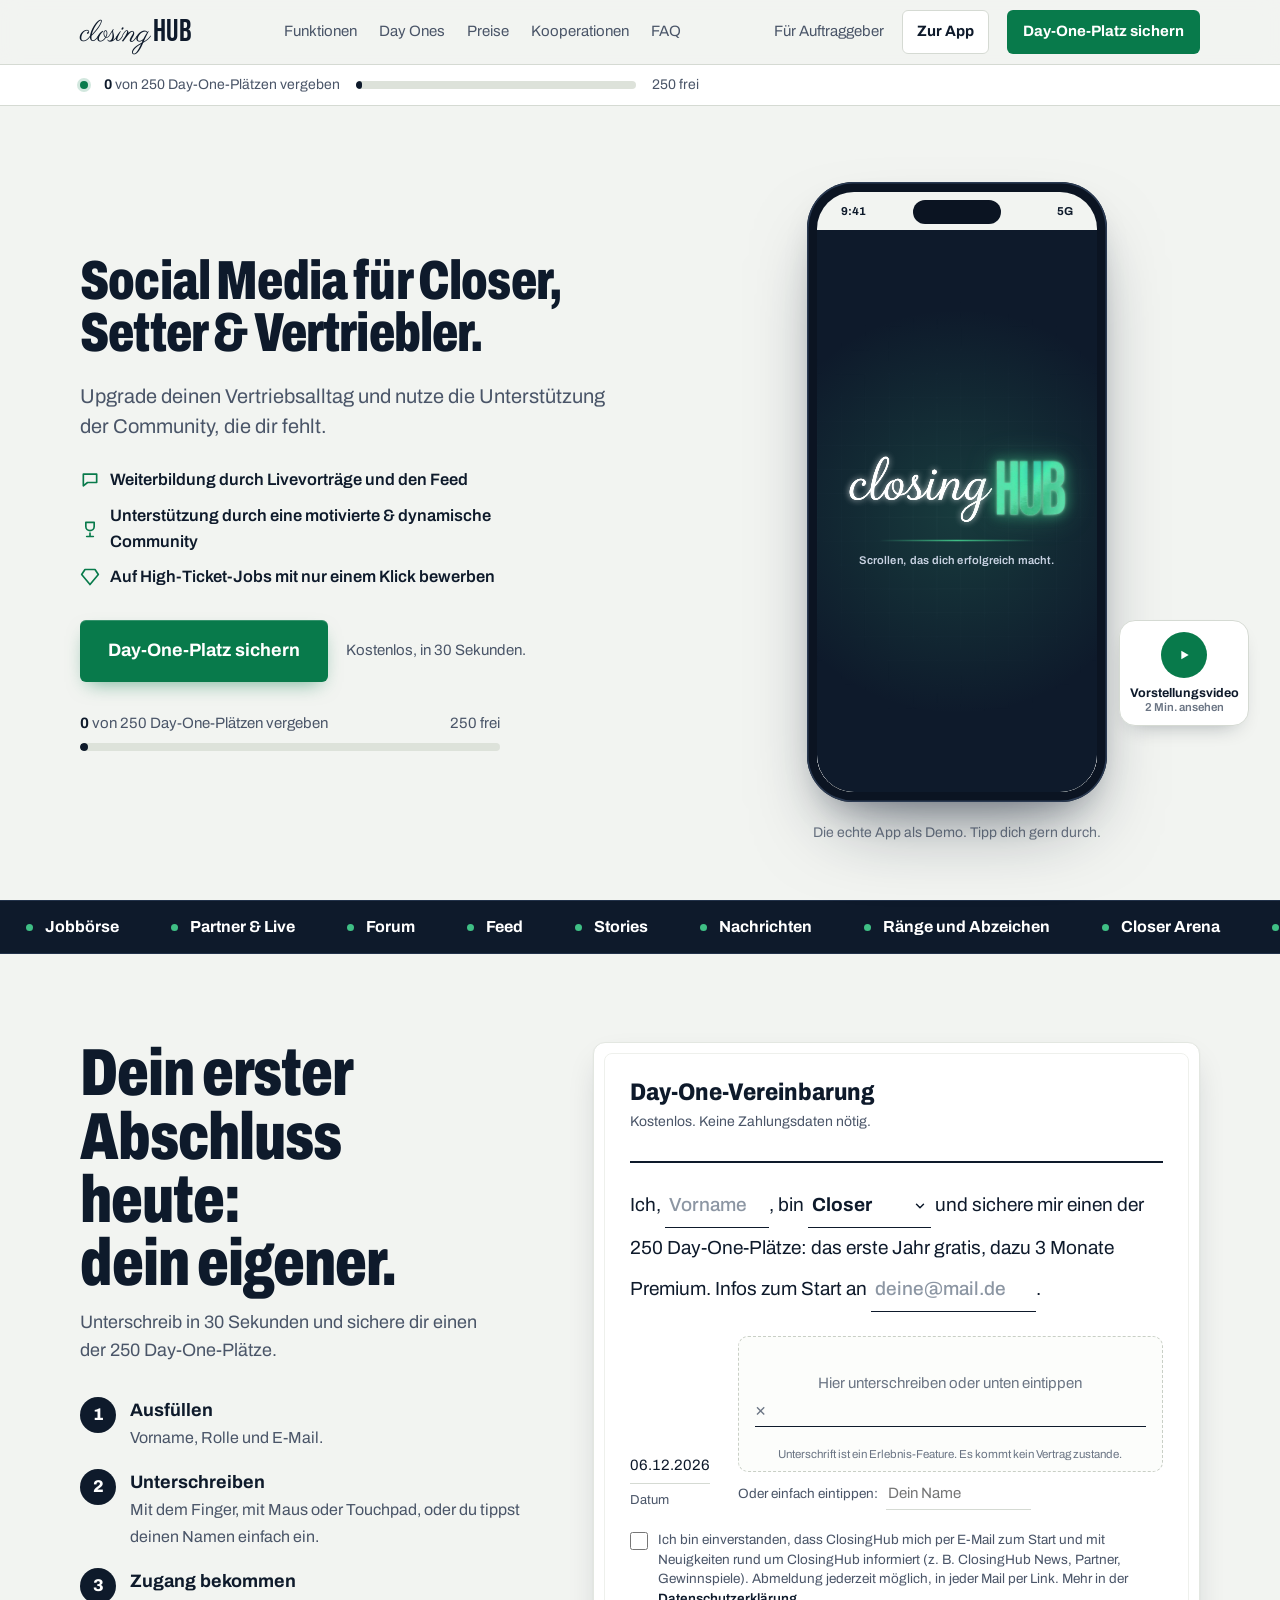
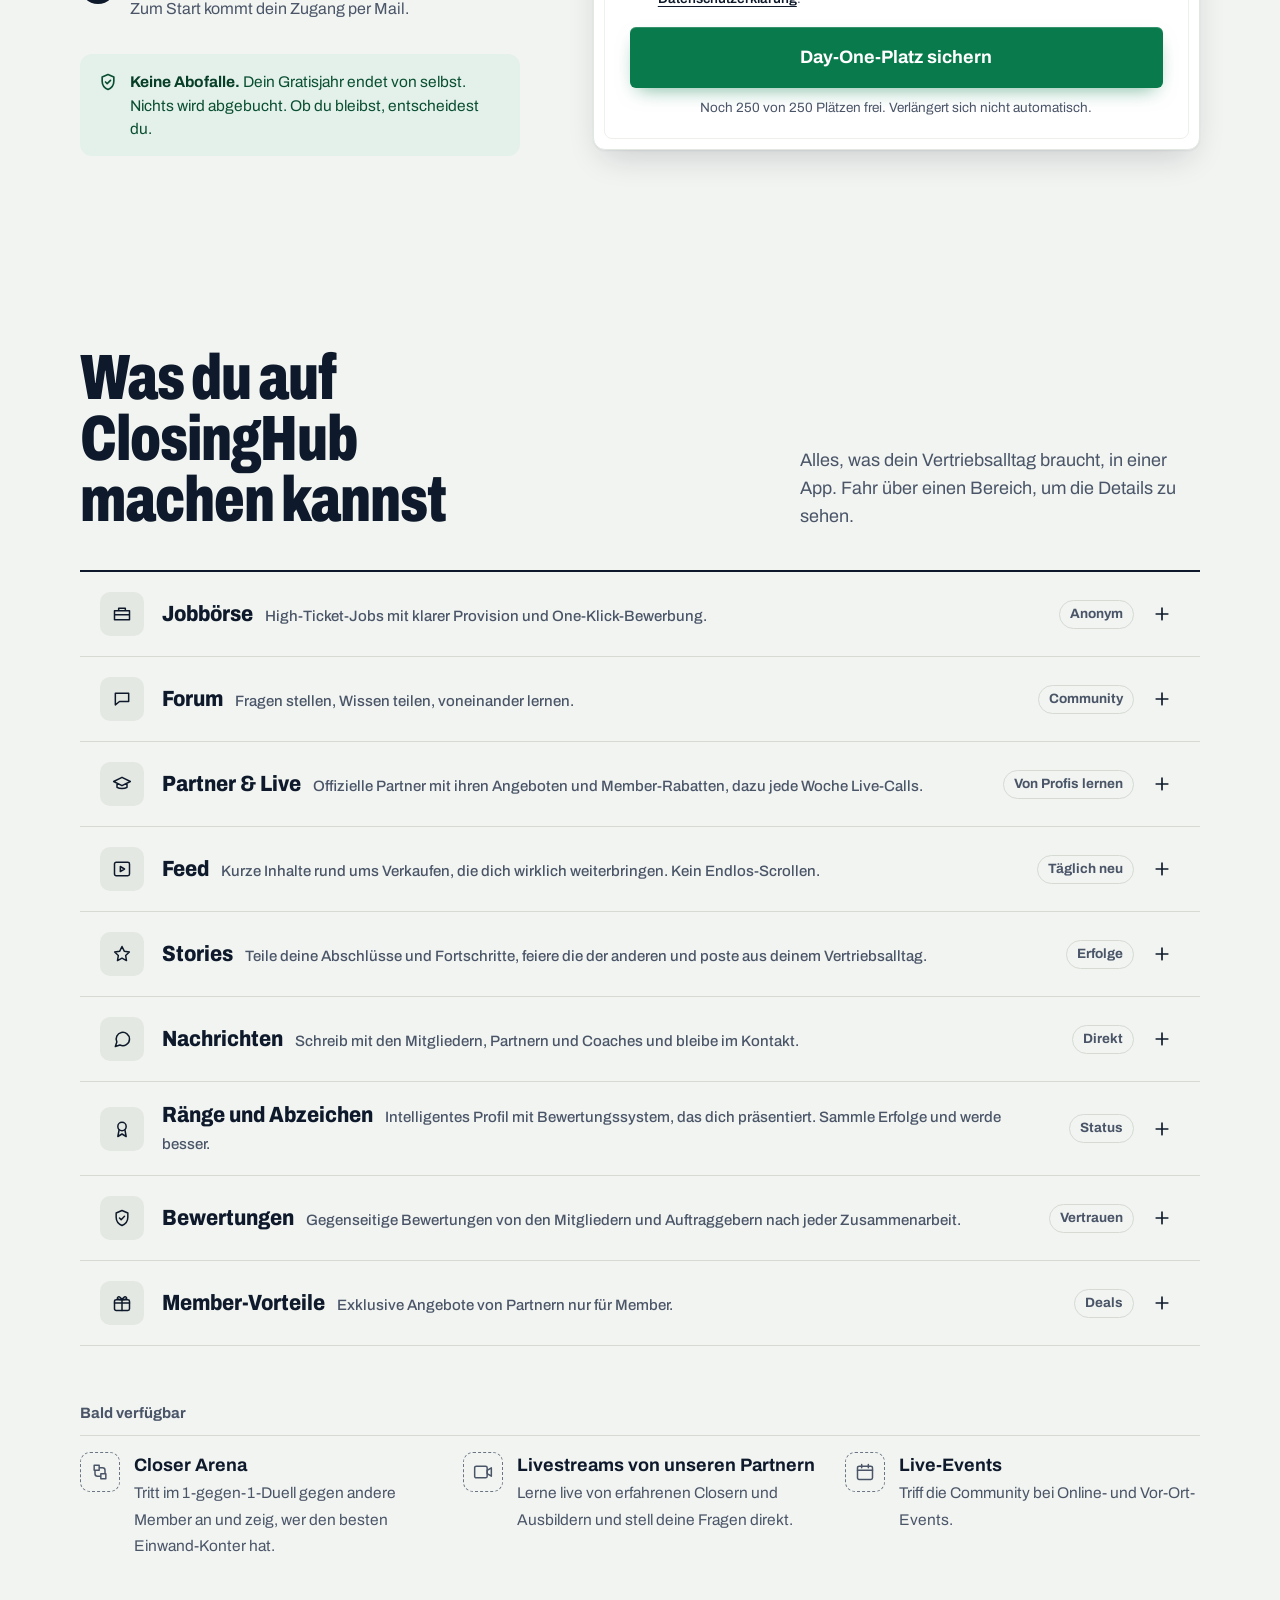
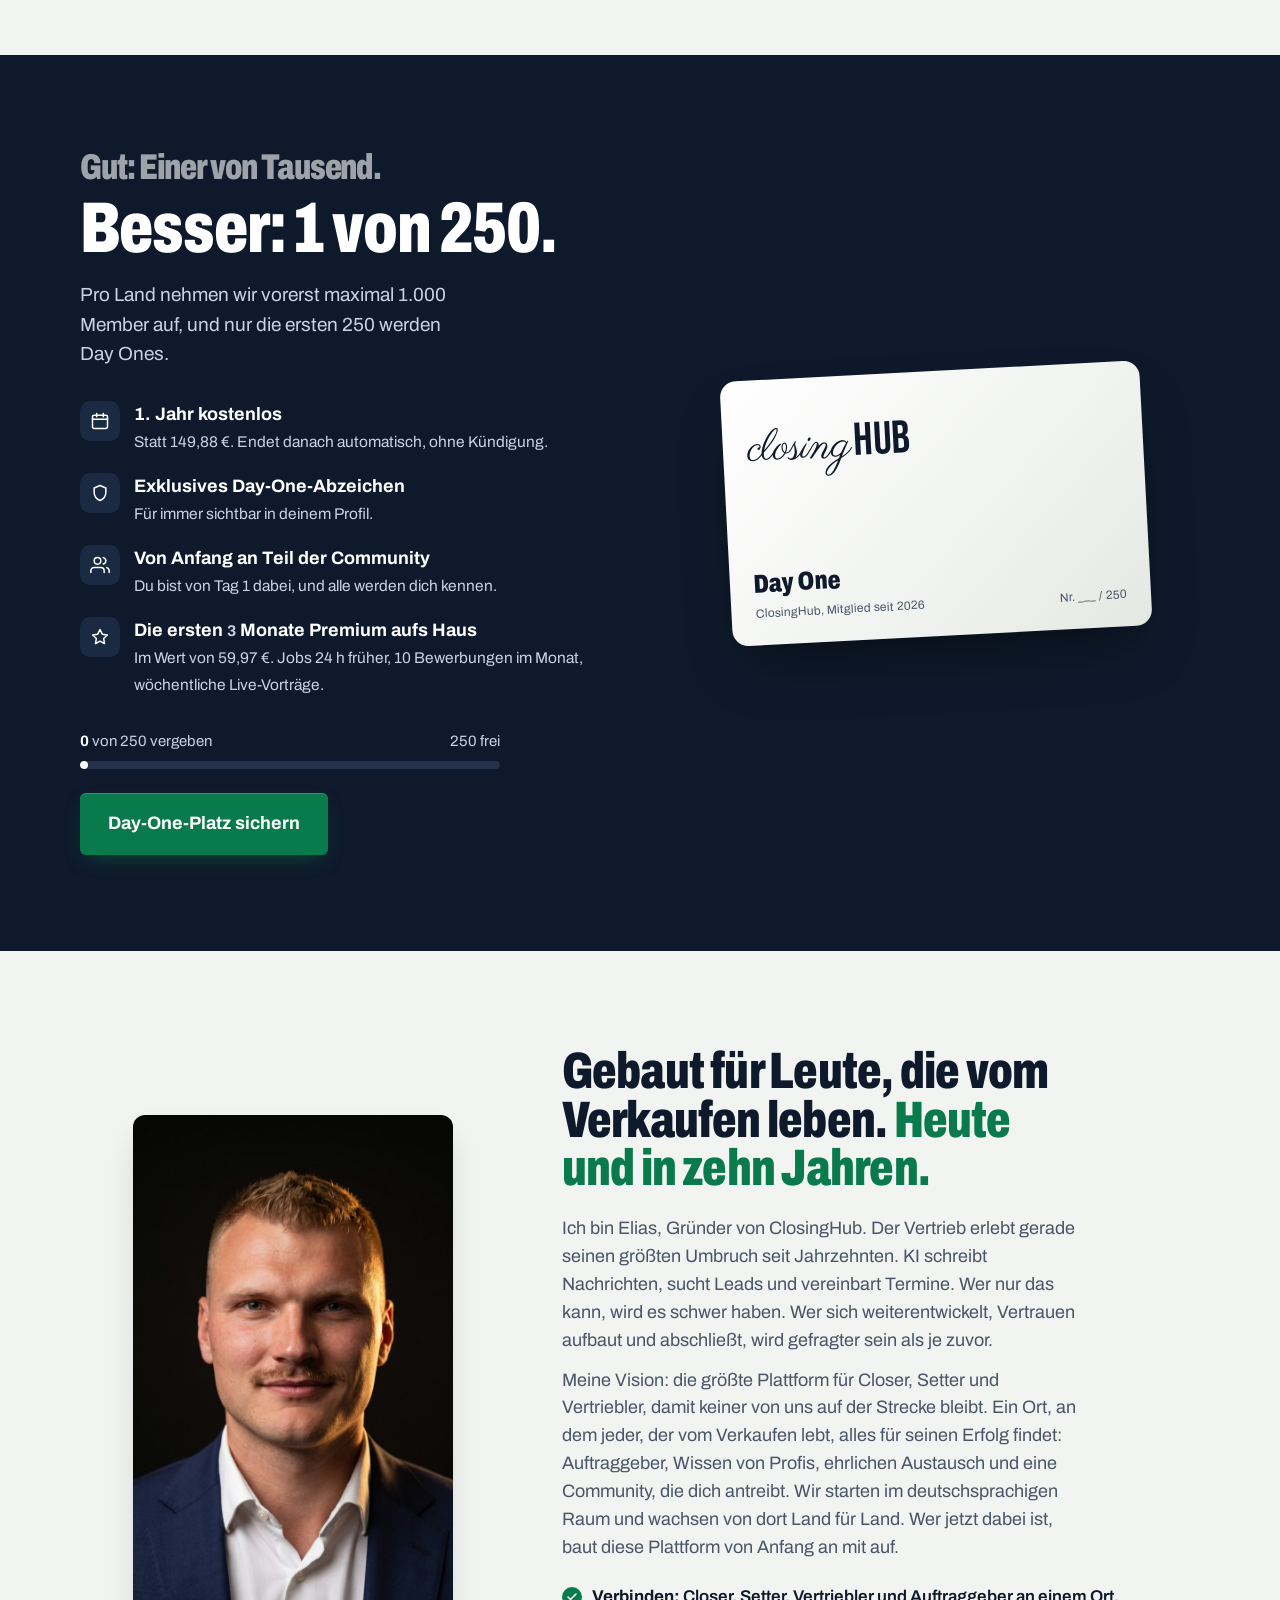
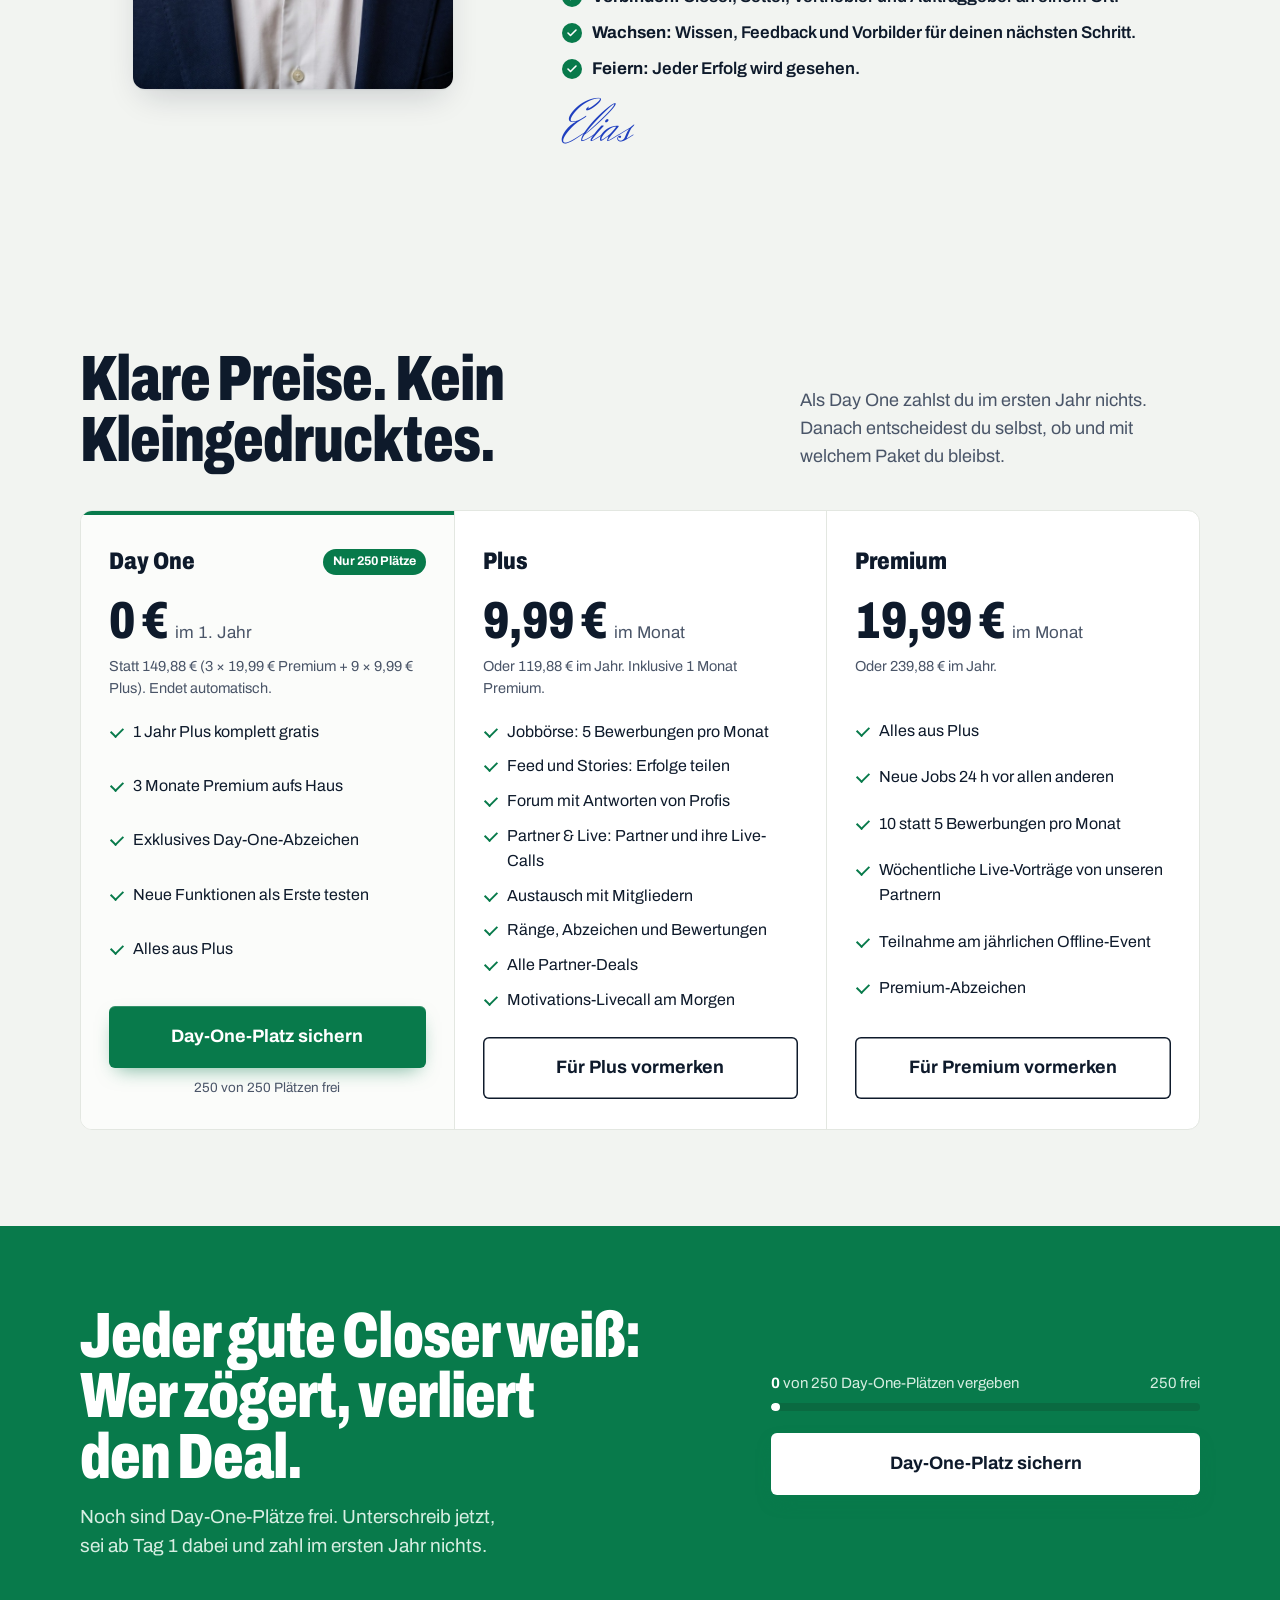
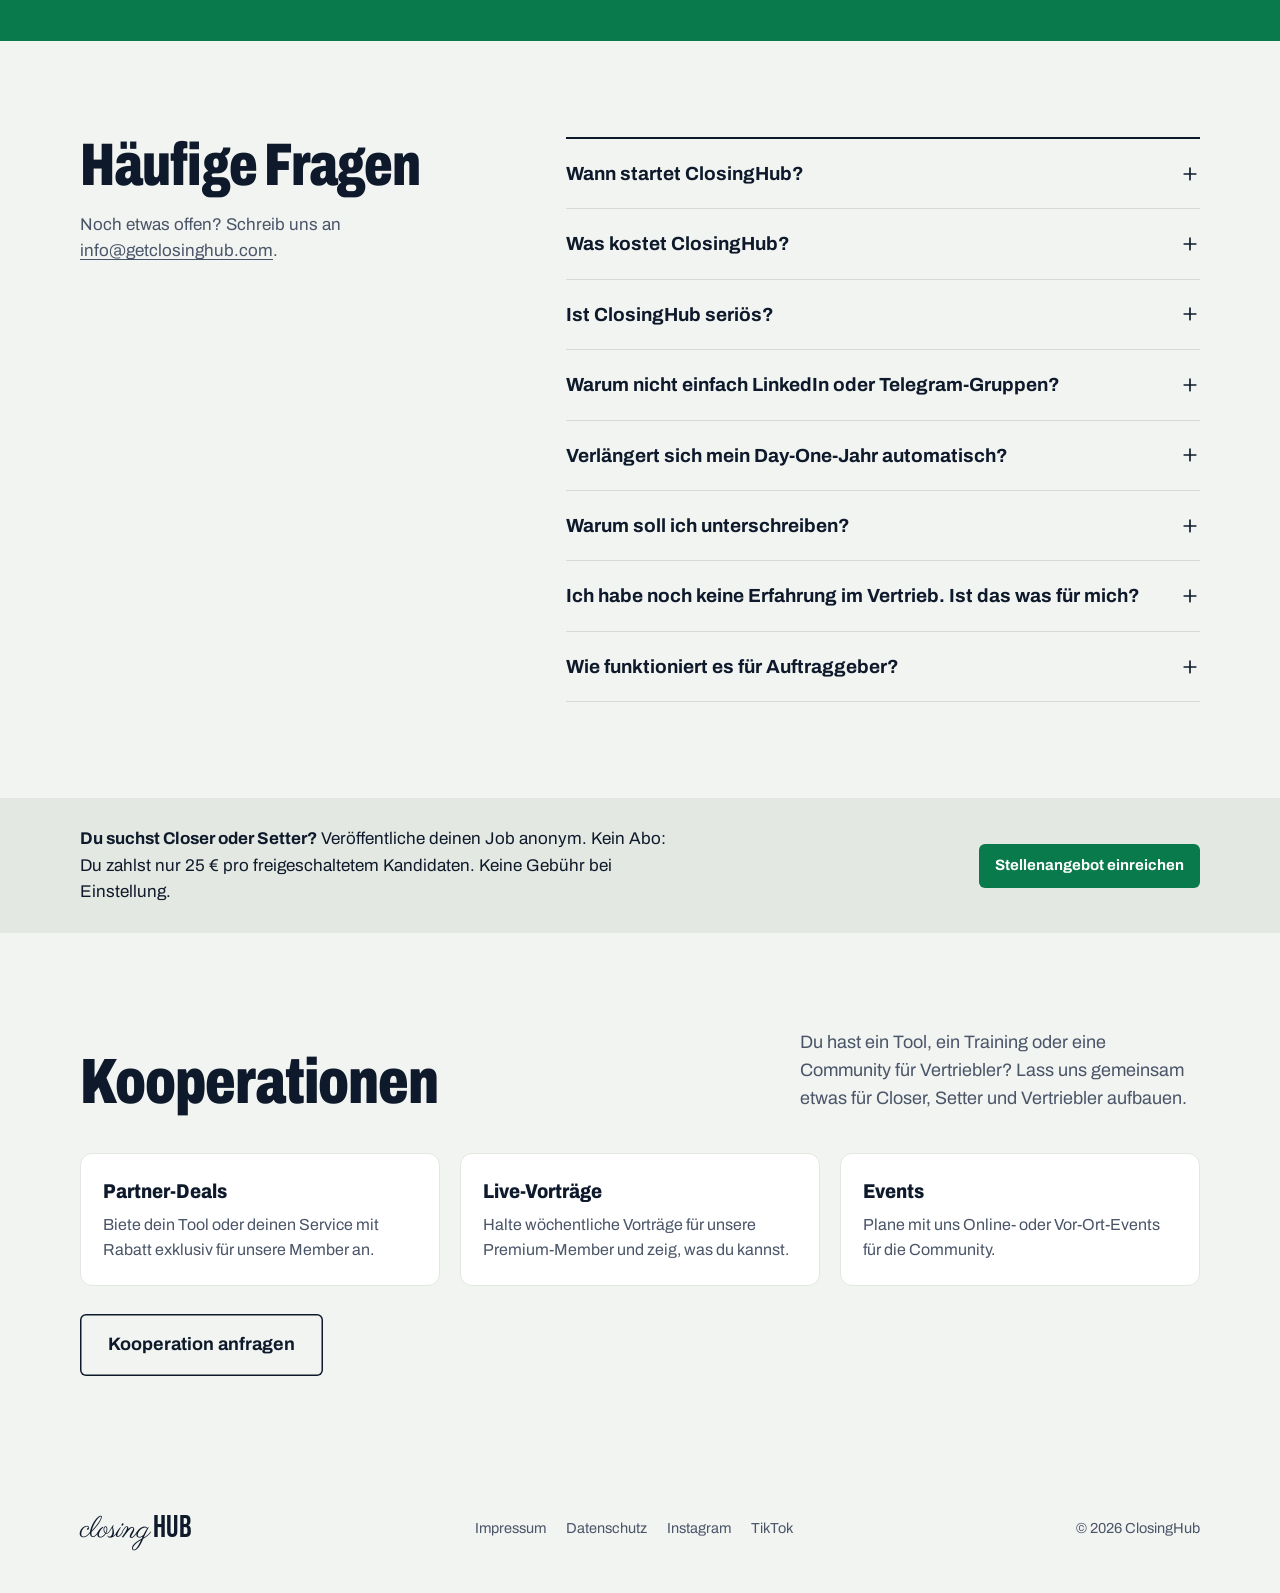
==== commit aafe700b: "Add files via upload" ====
--- a/index.html
+++ b/index.html
@@ -1344,7 +1344,7 @@
     <div class="field"><label for="kf-name">Name</label><input id="kf-name" name="name" autocomplete="name" required></div></div>
     <div class="row"><div class="field"><label for="kf-mail">E-Mail</label><input id="kf-mail" name="email" type="email" autocomplete="email" required></div>
     <div class="field"><label for="kf-tel">Telefon</label><input id="kf-tel" name="telefon" type="tel" autocomplete="tel" placeholder="+49 …" required></div></div>
-    <div class="field"><label for="kf-rolle">Wen suchst du?</label><select id="kf-rolle" name="rolle"><option>Closer</option><option>Setter</option><option>Closer &amp; Setter</option></select></div>
+    <div class="field"><label for="kf-rolle">Wen suchst du?</label><select id="kf-rolle" name="rolle"><option>Closer</option><option>Setter</option><option>Closer &amp; Setter</option><option>Vertrieb</option><option>Sonstiges</option></select></div>
     <div class="field"><label for="kf-msg">Beschreib den Job</label><textarea id="kf-msg" name="nachricht" rows="6" required placeholder="Was verkaufst du, zu welchem Preis? Wie hoch ist die Provision (und gibt es ein Fixum)? Remote oder vor Ort, welche Region? Umfang, Start und wie lange? Was muss die Person mitbringen?"></textarea></div>
     <input name="website" tabindex="-1" autocomplete="off" aria-hidden="true" style="position:absolute;left:-9999px">
     <label class="consent"><input type="checkbox" id="kf-ok2" name="zustimmung" required><span>Ich bin berechtigt, dieses Stellenangebot einzureichen, und akzeptiere die Bedingungen für Auftraggeber: Der Job wird anonym veröffentlicht, pro freigeschaltetem Kandidaten fallen <span data-p="unlock">25 €</span> an. ClosingHub darf mich dazu kontaktieren. Mehr in der <button type="button" class="link" data-open="ds">Datenschutzerklärung</button>.</span></label>
